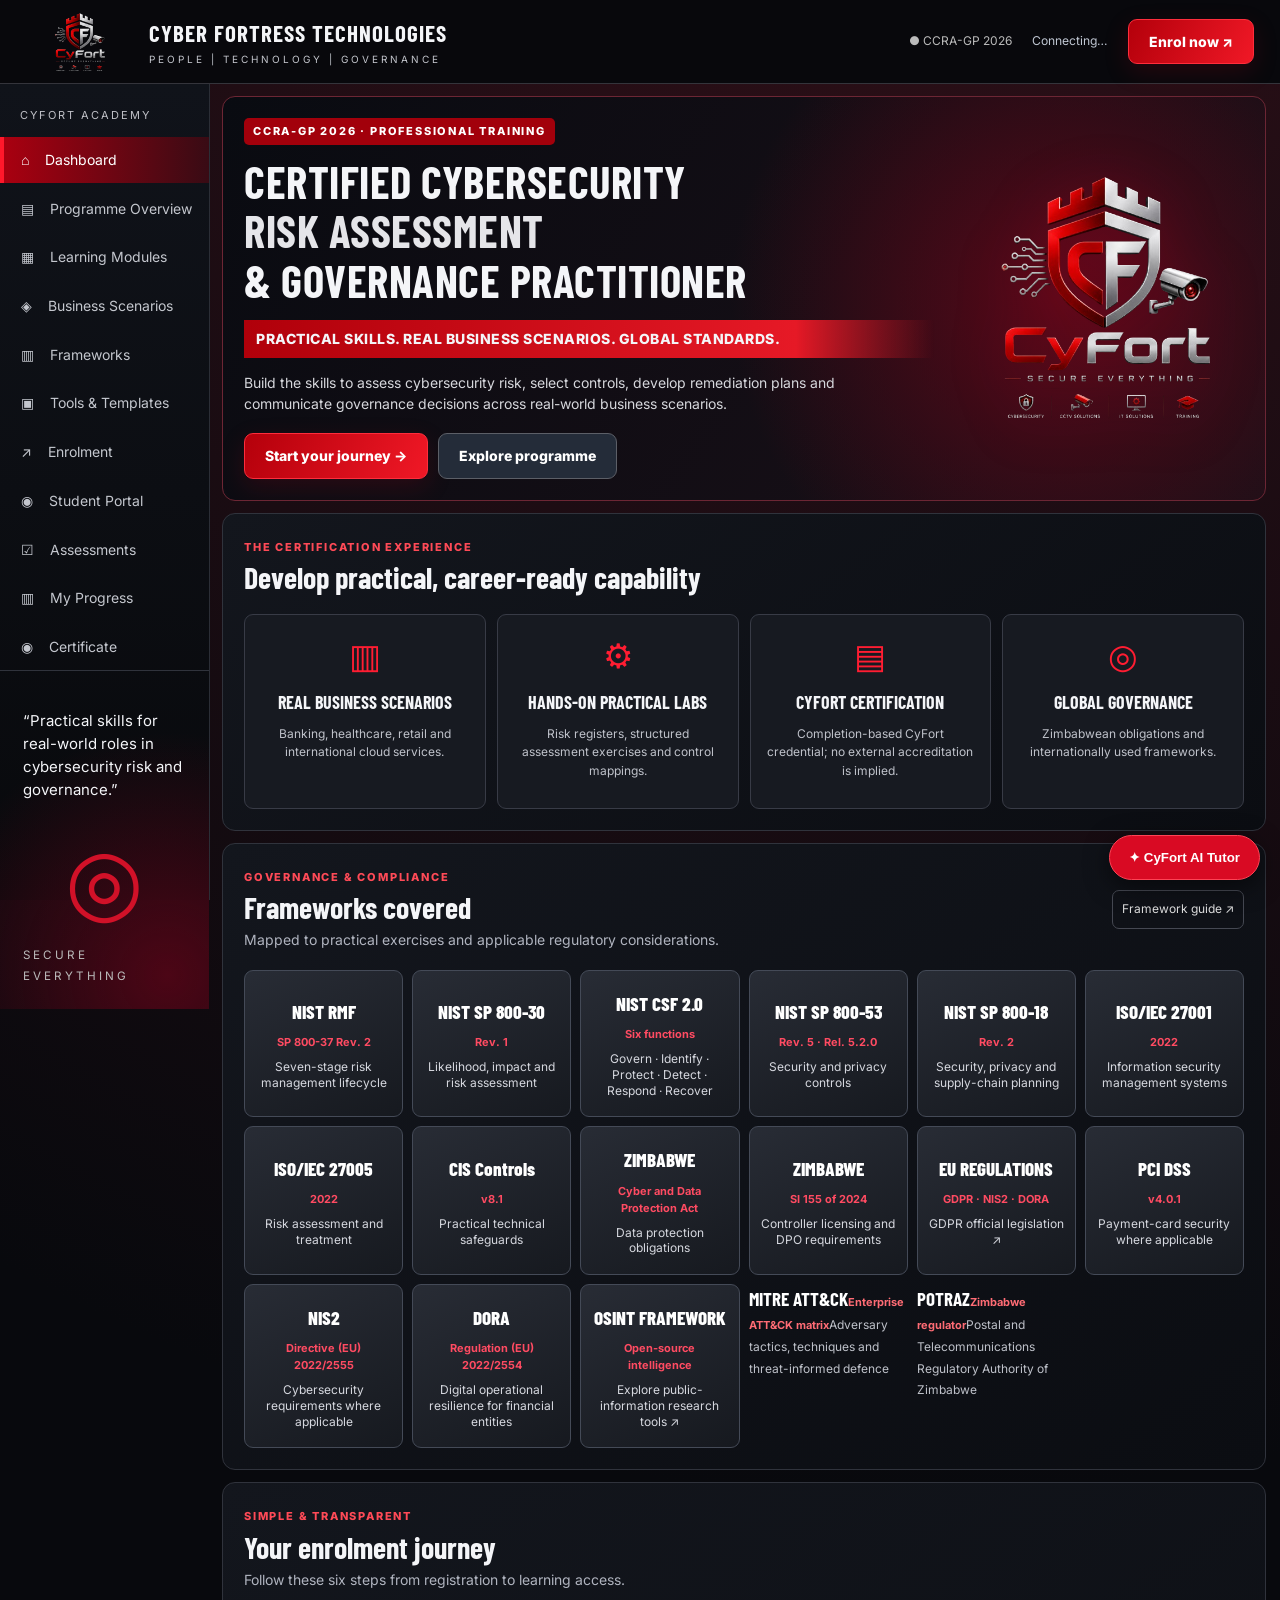
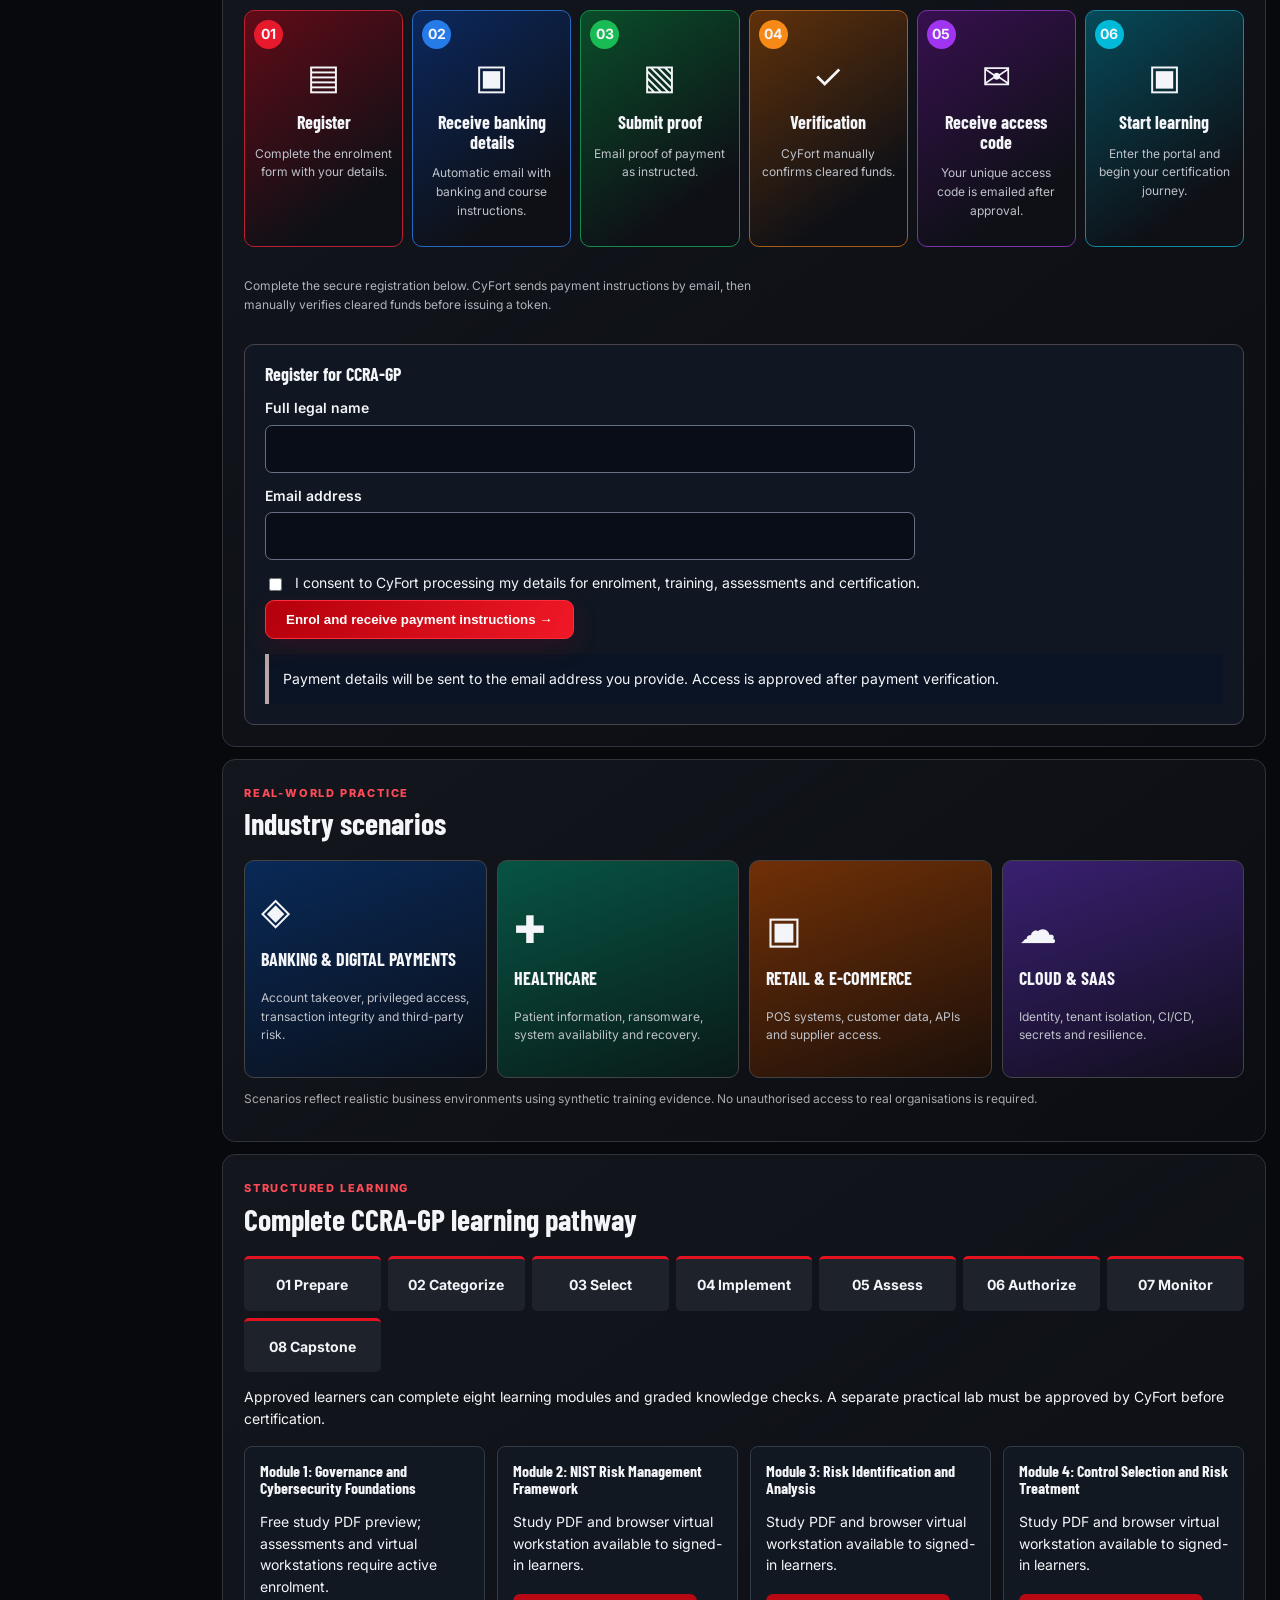
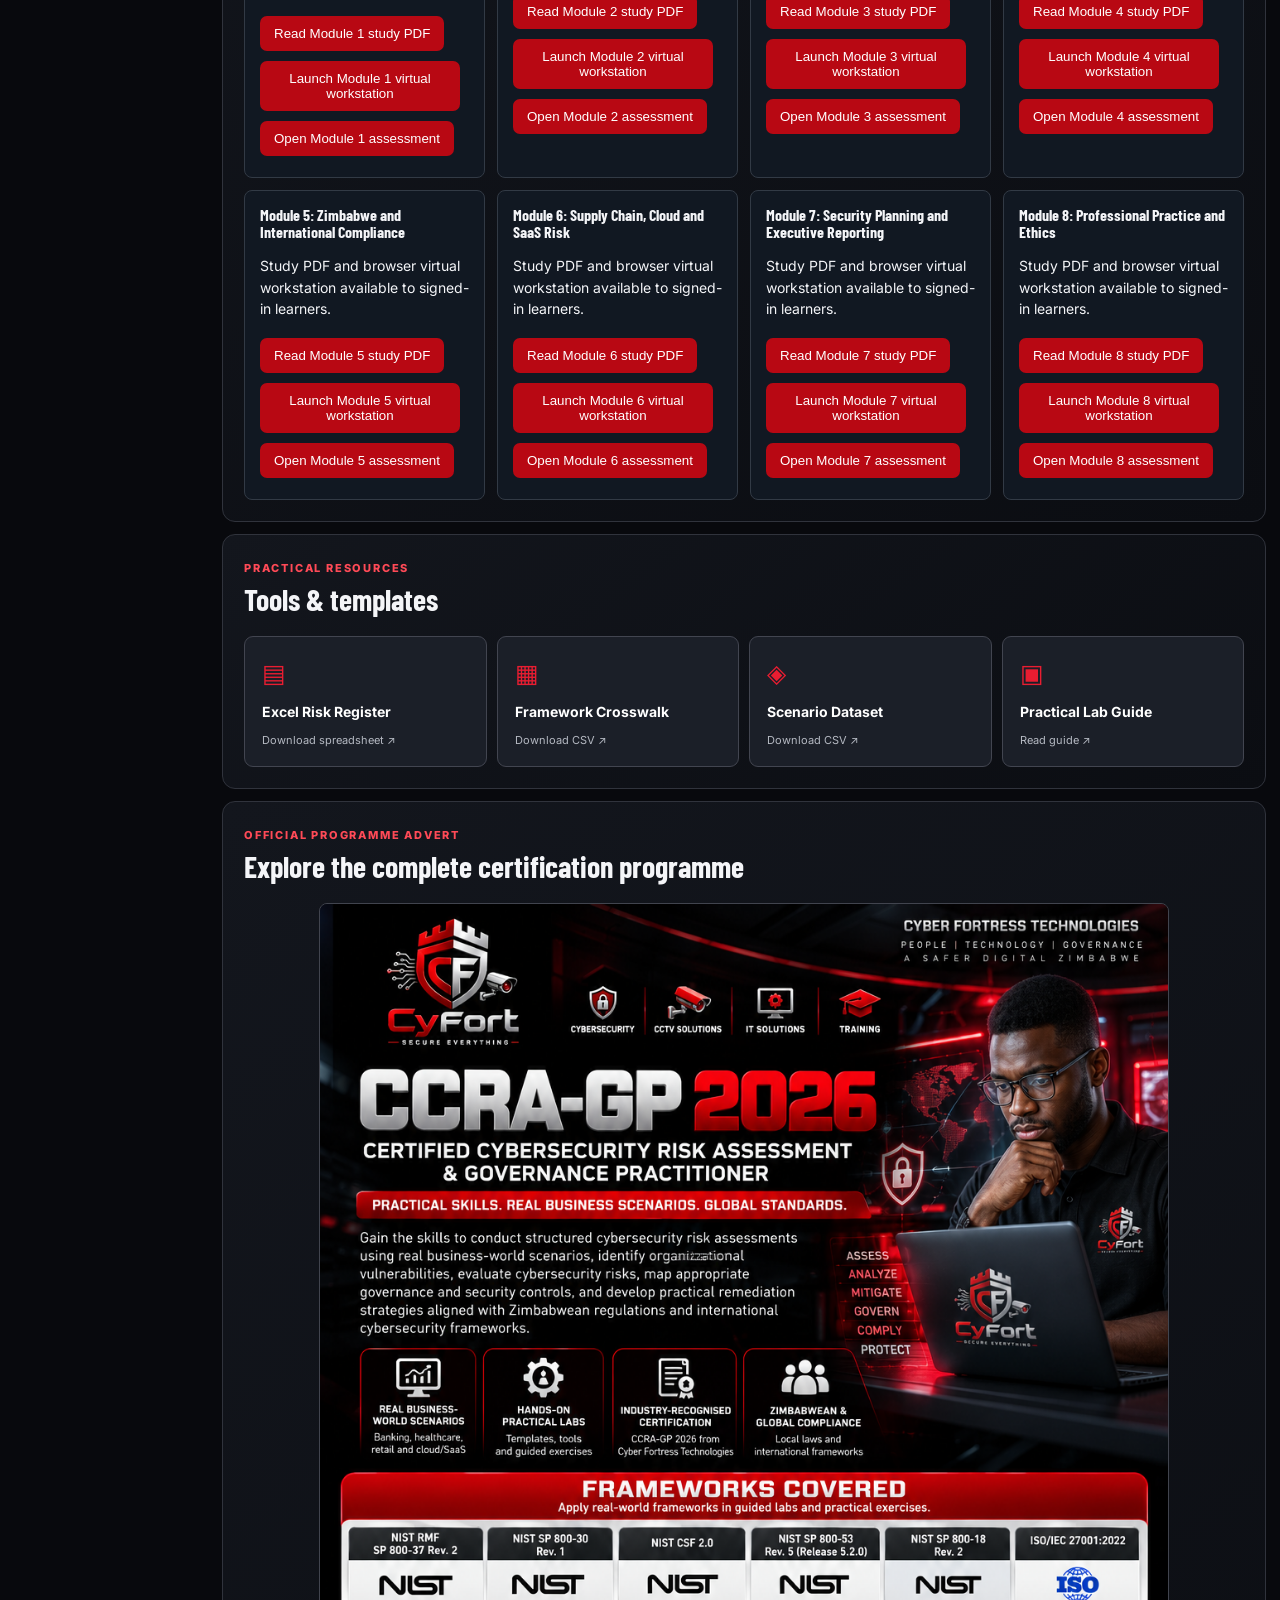
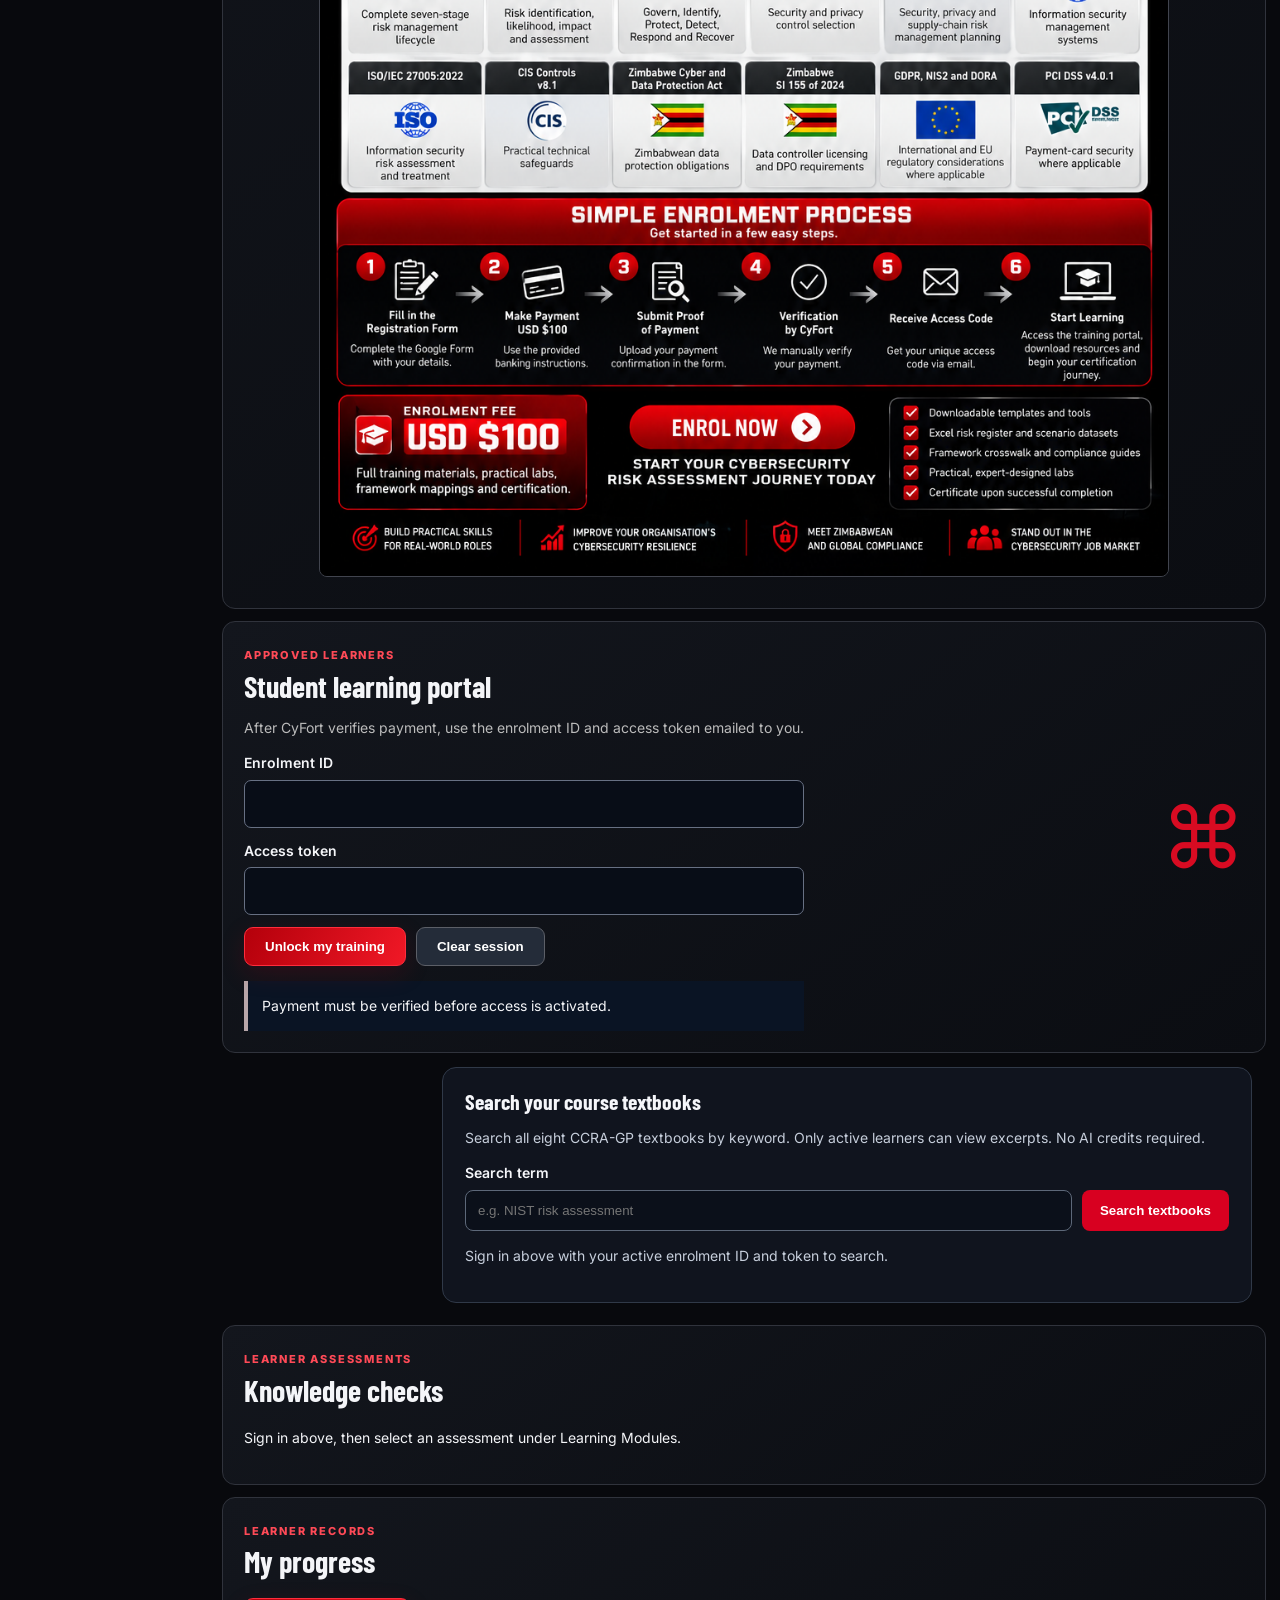
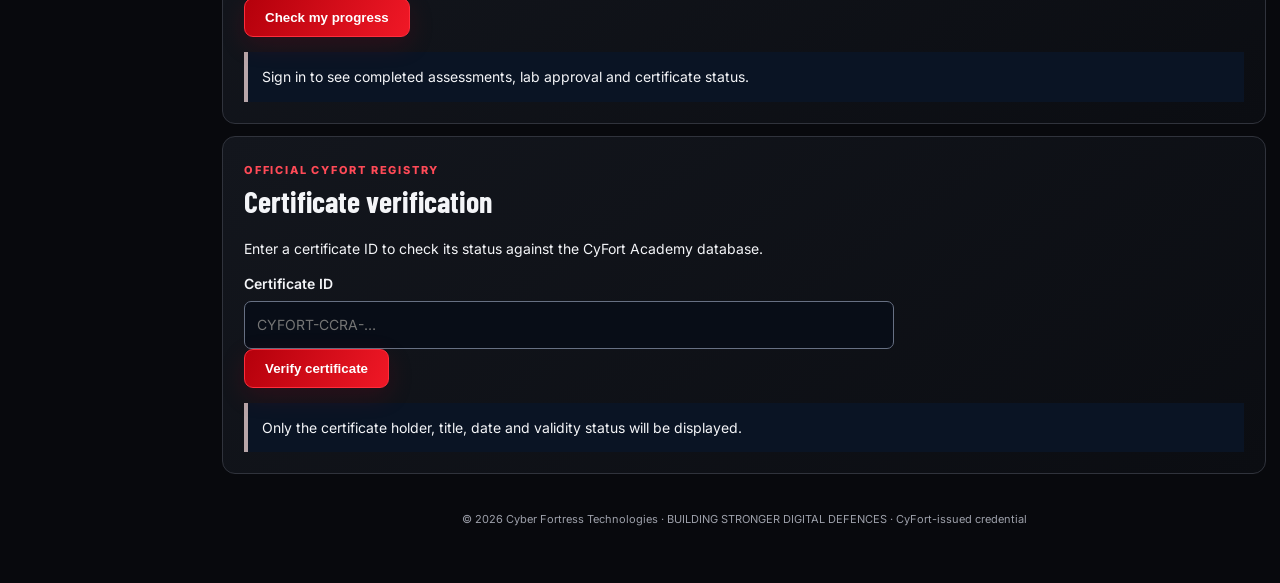
==== index.html @ 2124c968 "Add files via upload" ====
<!DOCTYPE html>

<html lang="en"><head><meta charset="utf-8"/><meta content="width=device-width,initial-scale=1" name="viewport"/><meta content="#090a0e" name="theme-color"/><title>CyFort Academy | CCRA-GP 2026</title><link href="cyfort-logo.png" rel="icon"/><link href="./style.css?v=20261012" rel="stylesheet"/><link href="ai-chat.css" rel="stylesheet"/><link href="course-search.css" rel="stylesheet"/><style>
/* CyFort framework link cards: preserve the existing grid/card appearance */
#frameworks .framework-grid > a.framework-card { display:flex; flex-direction:column; align-items:center; justify-content:center; text-align:center; gap:8px; padding:18px 10px; min-height:132px; border:1px solid #444a57; border-radius:9px; background:linear-gradient(155deg,#282c35,#16191f); color:#f2f3f7; text-decoration:none; box-sizing:border-box; transition:border-color .2s,transform .2s,box-shadow .2s; }
#frameworks .framework-grid > a.framework-card b { font-weight:800; color:#fff; }
#frameworks .framework-grid > a.framework-card span { color:#ff4b62; }
#frameworks .framework-grid > a.framework-card small { color:#d6d8df; }
#frameworks .framework-grid > a.framework-card:hover, #frameworks .framework-grid > a.framework-card:focus-visible { border-color:#f43f54; box-shadow:0 0 0 2px rgba(244,63,84,.22); transform:translateY(-2px); outline:none; }
</style></head><body>
<header class="topbar"><a class="brand" href="#dashboard"><img alt="CyFort official logo" src="cyfort-logo.png"/><span><b>CYBER FORTRESS TECHNOLOGIES</b><small>PEOPLE | TECHNOLOGY | GOVERNANCE</small></span></a><div class="topright"><span class="status">● CCRA-GP 2026</span><span class="connection" id="backendState" role="status">Connecting…</span><a class="topcta" href="#enrolment">Enrol now ↗</a></div></header>
<div class="shell"><aside class="sidebar"><div class="sidebar-title">CYFORT ACADEMY</div><nav id="nav"><a class="active" href="#dashboard">⌂ <span>Dashboard</span></a><a href="#overview">▤ <span>Programme Overview</span></a><a href="#modules">▦ <span>Learning Modules</span></a><a href="#scenarios">◈ <span>Business Scenarios</span></a><a href="#frameworks">▥ <span>Frameworks</span></a><a href="#tools">▣ <span>Tools &amp; Templates</span></a><a href="#enrolment">↗ <span>Enrolment</span></a><a href="#access">◉ <span>Student Portal</span></a><a href="#assessments">☑ <span>Assessments</span></a><a href="#progress-section">▥ <span>My Progress</span></a><a href="#verification">◉ <span>Certificate</span></a></nav><div class="sidebar-bottom"><p>“Practical skills for real-world roles in cybersecurity risk and governance.”</p><div class="globe">◎</div><small>SECURE EVERYTHING</small></div></aside>
<main id="dashboard"><section class="hero panel"><div class="hero-content"><span class="pill">CCRA-GP 2026 · PROFESSIONAL TRAINING</span><h1>CERTIFIED CYBERSECURITY<br/><strong>RISK ASSESSMENT</strong><br/>&amp; GOVERNANCE PRACTITIONER</h1><div class="ribbon">PRACTICAL SKILLS. REAL BUSINESS SCENARIOS. GLOBAL STANDARDS.</div><p>Build the skills to assess cybersecurity risk, select controls, develop remediation plans and communicate governance decisions across real-world business scenarios.</p><div class="hero-actions"><a class="button" href="#enrolment">Start your journey →</a><a class="button secondary" href="#overview">Explore programme</a></div></div><div class="hero-art"><img alt="CyFort Secure Everything" src="cyfort-logo.png"/></div></section>
<section class="panel overview" id="overview"><div class="section-heading"><div><span class="eyebrow">THE CERTIFICATION EXPERIENCE</span><h2>Develop practical, career-ready capability</h2></div></div><div class="feature-grid"><article><div class="feature-icon">▥</div><h3>REAL BUSINESS SCENARIOS</h3><p>Banking, healthcare, retail and international cloud services.</p></article><article><div class="feature-icon">⚙</div><h3>HANDS-ON PRACTICAL LABS</h3><p>Risk registers, structured assessment exercises and control mappings.</p></article><article><div class="feature-icon">▤</div><h3>CYFORT CERTIFICATION</h3><p>Completion-based CyFort credential; no external accreditation is implied.</p></article><article><div class="feature-icon">◎</div><h3>GLOBAL GOVERNANCE</h3><p>Zimbabwean obligations and internationally used frameworks.</p></article></div></section>
<section class="panel" id="frameworks"><div class="section-heading"><div><span class="eyebrow">GOVERNANCE &amp; COMPLIANCE</span><h2>Frameworks covered</h2><p>Mapped to practical exercises and applicable regulatory considerations.</p></div><a class="quiet-link" href="docs/FRAMEWORK_MAPPING_2026.md">Framework guide ↗</a></div><div class="framework-grid"><a aria-label="Open NIST RMF official resource (new tab)" class="framework-card" href="https://csrc.nist.gov/pubs/sp/800/37/r2/final" rel="noopener noreferrer" target="_blank"><b>NIST RMF</b><span>SP 800-37 Rev. 2</span><small>Seven-stage risk management lifecycle</small></a><a aria-label="Open NIST SP 800-30 official resource (new tab)" class="framework-card" href="https://csrc.nist.gov/pubs/sp/800/30/r1/final" rel="noopener noreferrer" target="_blank"><b>NIST SP 800-30</b><span>Rev. 1</span><small>Likelihood, impact and risk assessment</small></a><a aria-label="Open NIST CSF 2.0 official resource (new tab)" class="framework-card" href="https://www.nist.gov/cyberframework" rel="noopener noreferrer" target="_blank"><b>NIST CSF 2.0</b><span>Six functions</span><small>Govern · Identify · Protect · Detect · Respond · Recover</small></a><a aria-label="Open NIST SP 800-53 official resource (new tab)" class="framework-card" href="https://csrc.nist.gov/pubs/sp/800/53/r5/upd1/final" rel="noopener noreferrer" target="_blank"><b>NIST SP 800-53</b><span>Rev. 5 · Rel. 5.2.0</span><small>Security and privacy controls</small></a><a aria-label="Open NIST SP 800-18 official resource (new tab)" class="framework-card" href="https://csrc.nist.gov/pubs/sp/800/18/r2/final" rel="noopener noreferrer" target="_blank"><b>NIST SP 800-18</b><span>Rev. 2</span><small>Security, privacy and supply-chain planning</small></a><a aria-label="Open ISO/IEC 27001 official resource (new tab)" class="framework-card" href="https://www.iso.org/standard/27001" rel="noopener noreferrer" target="_blank"><b>ISO/IEC 27001</b><span>2022</span><small>Information security management systems</small></a><a aria-label="Open ISO/IEC 27005 official resource (new tab)" class="framework-card" href="https://www.iso.org/standard/80585.html" rel="noopener noreferrer" target="_blank"><b>ISO/IEC 27005</b><span>2022</span><small>Risk assessment and treatment</small></a><a aria-label="Open CIS Controls official resource (new tab)" class="framework-card" href="https://www.cisecurity.org/controls" rel="noopener noreferrer" target="_blank"><b>CIS Controls</b><span>v8.1</span><small>Practical technical safeguards</small></a><a aria-label="Open ZIMBABWE official resource (new tab)" class="framework-card" href="https://zimlii.org/akn/zw/act/2021/5" rel="noopener noreferrer" target="_blank"><b>ZIMBABWE</b><span>Cyber and Data Protection Act</span><small>Data protection obligations</small></a><a aria-label="Open ZIMBABWE official resource (new tab)" class="framework-card" href="https://www.potraz.gov.zw/wp-content/uploads/2025/02/sI-155-of-2024-Cyber-and-Data-Protection-Normal_240913_1250178.pdf" rel="noopener noreferrer" target="_blank"><b>ZIMBABWE</b><span>SI 155 of 2024</span><small>Controller licensing and DPO requirements</small></a><a aria-label="Open GDPR regulation (new tab); additional EU regulations listed below" class="framework-card" href="https://eur-lex.europa.eu/eli/reg/2016/679/oj" rel="noopener noreferrer" target="_blank"><b>EU REGULATIONS</b><span>GDPR · NIS2 · DORA</span><small>GDPR official legislation ↗</small></a><a aria-label="Open PCI DSS official resource (new tab)" class="framework-card" href="https://www.pcisecuritystandards.org/document_library/" rel="noopener noreferrer" target="_blank"><b>PCI DSS</b><span>v4.0.1</span><small>Payment-card security where applicable</small></a><a aria-label="Open NIS2 official regulation (new tab)" class="framework-card" href="https://eur-lex.europa.eu/eli/dir/2022/2555/oj" rel="noopener noreferrer" target="_blank"><b>NIS2</b><span>Directive (EU) 2022/2555</span><small>Cybersecurity requirements where applicable</small></a><a aria-label="Open DORA official regulation (new tab)" class="framework-card" href="https://eur-lex.europa.eu/eli/reg/2022/2554/oj" rel="noopener noreferrer" target="_blank"><b>DORA</b><span>Regulation (EU) 2022/2554</span><small>Digital operational resilience for financial entities</small></a><a aria-label="Open OSINT Framework website (new tab)" class="framework-card" href="https://osintframework.com/" rel="noopener noreferrer" target="_blank"><b>OSINT FRAMEWORK</b><span>Open-source intelligence</span><small>Explore public-information research tools ↗</small></a><a aria-label="Open MITRE ATT&amp;CK official website (new tab)" class="framework-link" href="https://attack.mitre.org/matrices/enterprise/" rel="noopener noreferrer" target="_blank"><b>MITRE ATT&amp;CK</b><span>Enterprise ATT&amp;CK matrix</span><small>Adversary tactics, techniques and threat-informed defence</small></a><a aria-label="Open POTRAZ official website (new tab)" class="framework-link" href="https://www.potraz.gov.zw/" rel="noopener noreferrer" target="_blank"><b>POTRAZ</b><span>Zimbabwe regulator</span><small>Postal and Telecommunications Regulatory Authority of Zimbabwe</small></a></div></section>
<section class="panel" id="enrolment"><div class="section-heading"><div><span class="eyebrow">SIMPLE &amp; TRANSPARENT</span><h2>Your enrolment journey</h2><p>Follow these six steps from registration to learning access.</p></div></div><div class="journey"><article class="step red"><b>01</b><span class="step-icon">▤</span><h3>Register</h3><p>Complete the enrolment form with your details.</p></article><article class="step blue"><b>02</b><span class="step-icon">▣</span><h3>Receive banking details</h3><p>Automatic email with banking and course instructions.</p></article><article class="step green"><b>03</b><span class="step-icon">▧</span><h3>Submit proof</h3><p>Email proof of payment as instructed.</p></article><article class="step orange"><b>04</b><span class="step-icon">✓</span><h3>Verification</h3><p>CyFort manually confirms cleared funds.</p></article><article class="step purple"><b>05</b><span class="step-icon">✉</span><h3>Receive access code</h3><p>Your unique access code is emailed after approval.</p></article><article class="step cyan"><b>06</b><span class="step-icon">▣</span><h3>Start learning</h3><p>Enter the portal and begin your certification journey.</p></article></div><div class="journey-actions"><p>Complete the secure registration below. CyFort sends payment instructions by email, then manually verifies cleared funds before issuing a token.</p></div>
<div class="portal-card" id="registration"><h3>Register for CCRA-GP</h3><form id="enrollForm"><label for="fullName">Full legal name</label><input autocomplete="name" id="fullName" maxlength="120" minlength="3" name="fullName" required=""/><label for="email">Email address</label><input autocomplete="email" id="email" name="email" required="" type="email"/><label class="consent"><input id="consent" required="" type="checkbox"/> I consent to CyFort processing my details for enrolment, training, assessments and certification.</label><button class="button" type="submit">Enrol and receive payment instructions →</button></form><div aria-live="polite" class="api-status" id="enrollStatus" role="status">Payment details will be sent to the email address you provide. Access is approved after payment verification.</div></div></section>
<section class="panel" id="scenarios"><div class="section-heading"><div><span class="eyebrow">REAL-WORLD PRACTICE</span><h2>Industry scenarios</h2></div></div><div class="scenario-grid"><article class="bank"><span>◈</span><h3>BANKING &amp; DIGITAL PAYMENTS</h3><p>Account takeover, privileged access, transaction integrity and third-party risk.</p></article><article class="health"><span>✚</span><h3>HEALTHCARE</h3><p>Patient information, ransomware, system availability and recovery.</p></article><article class="retail"><span>▣</span><h3>RETAIL &amp; E-COMMERCE</h3><p>POS systems, customer data, APIs and supplier access.</p></article><article class="cloud"><span>☁</span><h3>CLOUD &amp; SAAS</h3><p>Identity, tenant isolation, CI/CD, secrets and resilience.</p></article></div><p class="note">Scenarios reflect realistic business environments using synthetic training evidence. No unauthorised access to real organisations is required.</p></section>
<section class="panel" id="modules"><div class="section-heading"><div><span class="eyebrow">STRUCTURED LEARNING</span><h2>Complete CCRA-GP learning pathway</h2></div></div><div class="module-list"><span>01 Prepare</span><span>02 Categorize</span><span>03 Select</span><span>04 Implement</span><span>05 Assess</span><span>06 Authorize</span><span>07 Monitor</span><span>08 Capstone</span></div><p>Approved learners can complete eight learning modules and graded knowledge checks. A separate practical lab must be approved by CyFort before certification.</p><div class="assessment-grid" id="moduleCards"></div></section>
<section class="panel" id="tools"><div class="section-heading"><div><span class="eyebrow">PRACTICAL RESOURCES</span><h2>Tools &amp; templates</h2></div></div><div class="download-grid"><a download="" href="CyFort_NIST_RMF_Risk_Register.xlsx">▤ <b>Excel Risk Register</b><small>Download spreadsheet ↗</small></a><a download="" href="data/framework-crosswalk.csv">▦ <b>Framework Crosswalk</b><small>Download CSV ↗</small></a><a download="" href="data/business-scenarios.csv">◈ <b>Scenario Dataset</b><small>Download CSV ↗</small></a><a href="docs/REAL_WORLD_LAB_GUIDE.md">▣ <b>Practical Lab Guide</b><small>Read guide ↗</small></a></div></section>
<section class="panel advert"><div class="section-heading"><div><span class="eyebrow">OFFICIAL PROGRAMME ADVERT</span><h2>Explore the complete certification programme</h2></div></div><img alt="CyFort CCRA-GP 2026 full certification advert with covered frameworks and enrolment process" loading="lazy" src="ccra-gp-advert.png"/></section>
<section class="panel access" id="access"><div class="access-body"><span class="eyebrow">APPROVED LEARNERS</span><h2>Student learning portal</h2><p>After CyFort verifies payment, use the enrolment ID and access token emailed to you.</p><form id="loginForm"><label for="learnerId">Enrolment ID</label><input autocomplete="off" id="learnerId" required=""/><label for="accessToken">Access token</label><input autocomplete="off" id="accessToken" required="" type="password"/><div class="form-actions"><button class="button" type="submit">Unlock my training</button><button class="button secondary" id="logout" type="button">Clear session</button></div></form><div aria-live="polite" class="api-status" id="loginStatus" role="status">Payment must be verified before access is activated.</div></div><div class="access-mark">⌘</div></section>
<section class="panel" id="assessments"><div class="section-heading"><div><span class="eyebrow">LEARNER ASSESSMENTS</span><h2>Knowledge checks</h2></div></div><p>Sign in above, then select an assessment under Learning Modules.</p><div class="portal-card hidden" id="quizPanel"><h3 id="quizTitle">Module assessment</h3><div id="quizQuestions"></div><div class="form-actions"><button class="button" id="submitQuiz" type="button">Submit assessment</button><button class="button secondary" id="closeQuiz" type="button">Close</button></div><div class="api-status" id="quizStatus" role="status"></div></div></section>
<section class="panel" id="progress-section"><div class="section-heading"><div><span class="eyebrow">LEARNER RECORDS</span><h2>My progress</h2></div></div><button class="button" id="progress" type="button">Check my progress</button><div class="api-status" id="progressStatus" role="status">Sign in to see completed assessments, lab approval and certificate status.</div></section>
<section class="panel" id="verification"><div class="section-heading"><div><span class="eyebrow">OFFICIAL CYFORT REGISTRY</span><h2>Certificate verification</h2></div></div><p>Enter a certificate ID to check its status against the CyFort Academy database.</p><label for="certificateId">Certificate ID</label><input id="certificateId" placeholder="CYFORT-CCRA-…"/><button class="button" id="verifyBtn" type="button">Verify certificate</button><div aria-live="polite" class="api-status" id="verifyStatus" role="status">Only the certificate holder, title, date and validity status will be displayed.</div></section>
<footer>© <span id="year"></span> Cyber Fortress Technologies · BUILDING STRONGER DIGITAL DEFENCES · CyFort-issued credential</footer></main>
<aside class="right-rail"><div class="rail-panel"><h3>My Progress</h3><div class="progress-circle">0%</div><a href="#modules">▦   Modules <span>0 / 8</span></a><a href="#scenarios">▣   Scenarios <span>4 areas</span></a><a href="#assessments">☑   Assessments</a><a href="#verification">◉   Certificate <span>Not issued</span></a><a class="button rail-cta" href="#access">▶ Start Learning</a></div><div class="rail-panel"><h3>Quick Links</h3><a href="#overview">Programme Overview ↗</a><a href="#frameworks">Framework Crosswalk ↗</a><a href="#tools">Templates &amp; Tools ↗</a><a href="#enrolment">Enrolment ↗</a><a href="#verification">Certificate verification ↗</a></div></aside></div>
<section aria-labelledby="qrHeading" class="qr-standalone" hidden="" id="qrVerificationView"><div class="qr-card"><img alt="Cyber Fortress Technologies official logo" src="cyfort-logo.png"/><h1 id="qrHeading">CyFort Academy — Certificate Verification</h1><p>Official verification service of Cyber Fortress Technologies</p><div aria-live="polite" class="api-status" id="qrStatus" role="status">Preparing verification…</div><a href="./">← Return to CyFort Academy</a></div></section>
<iframe hidden="" id="bridge" title="CyFort secure service"></iframe><script src="config.js"></script><script src="app.js"></script><script>document.getElementById('year').textContent=new Date().getFullYear();const links=[...document.querySelectorAll('#nav a')];links.forEach(a=>a.addEventListener('click',()=>{links.forEach(x=>x.classList.remove('active'));a.classList.add('active')}));</script><script src="ai-chat.js"></script><script src="course-search.js"></script></body></html>
---- style.css ----
@import url('https://fonts.googleapis.com/css2?family=Barlow+Condensed:wght@500;600;700;800&family=Inter:wght@400;500;600;700;800&display=swap');
:root{--bg:#08090d;--panel:#11141b;--panel2:#181c25;--line:#30333c;--red:#e31321;--text:#f4f5f8;--muted:#b0b4bf}*{box-sizing:border-box}html{scroll-behavior:smooth}body{margin:0;background:radial-gradient(circle at 70% -5%,#321019 0,transparent 25%),var(--bg);color:var(--text);font:14px/1.55 Inter,Arial,sans-serif}a{color:inherit;text-decoration:none}.topbar{height:84px;position:sticky;top:0;z-index:10;background:#08090df5;border-bottom:1px solid #34343b;display:flex;justify-content:space-between;align-items:center;padding:8px 26px}.brand{display:flex;align-items:center;gap:17px}.brand img{width:106px;height:67px;object-fit:contain}.brand b{font-family:'Barlow Condensed',sans-serif;letter-spacing:1px;font-size:23px}.brand small{display:block;letter-spacing:3px;color:#c3c5cc;font-size:10px}.topright{display:flex;gap:20px;align-items:center}.status{color:#bbb;font-size:12px}.topcta,.button{background:linear-gradient(115deg,#b4000b,#f01826);border:1px solid #ff2d3c;color:white;border-radius:9px;padding:11px 20px;font-weight:800;display:inline-block;box-shadow:0 8px 25px #9b001733}.shell{display:grid;grid-template-columns:236px minmax(0,1fr);max-width:1650px;margin:auto;gap:12px}.sidebar{position:sticky;top:84px;height:calc(100vh - 84px);border-right:1px solid #2b2e36;background:linear-gradient(#10131a,#08090c);display:flex;flex-direction:column}.sidebar-title{font-size:11px;letter-spacing:2px;color:#bfc0c6;padding:23px 20px 13px}.sidebar nav{display:grid;gap:3px}.sidebar nav a{padding:12px 17px;border-left:4px solid transparent;color:#c4c7ce;font-size:14px}.sidebar nav a.active,.sidebar nav a:hover{border-left-color:#ff182b;background:linear-gradient(90deg,#a90010,#380b14);color:#fff}.sidebar nav a span{margin-left:12px}.sidebar-bottom{margin-top:auto;padding:23px;border-top:1px solid var(--line);background:radial-gradient(circle at 80% 90%,#4c0616,transparent 70%)}.sidebar-bottom p{font-size:15px}.globe{font-size:90px;text-align:center;color:#d11128;line-height:1.4}.sidebar-bottom small{letter-spacing:3px;color:#bbb}main{padding:12px 14px 30px 0;min-width:0}.panel{border:1px solid var(--line);border-radius:13px;background:linear-gradient(145deg,#13161d,#0b0d12);padding:21px;margin-bottom:12px;scroll-margin-top:99px;overflow:hidden}.hero{min-height:330px;display:grid;grid-template-columns:1fr 280px;align-items:center;background:radial-gradient(circle at 80% 50%,#580818 0,transparent 38%),linear-gradient(125deg,#090b11,#1b1018);border-color:#6c2634}.hero-content{position:relative;z-index:1}.pill,.eyebrow{display:inline-block;font-size:11px;font-weight:800;letter-spacing:1.8px;color:#ff4a57}.pill{background:#a2000b;border-radius:5px;color:white;padding:5px 9px}h1,h2,h3{font-family:'Barlow Condensed',Impact,Arial,sans-serif;line-height:1.1}h1{font-size:clamp(32px,3.5vw,58px);margin:12px 0 15px;letter-spacing:.5px}h1 strong{color:#e5e5e9}.ribbon{background:linear-gradient(90deg,#b0000a,#e61926 80%,transparent);font-weight:800;letter-spacing:.5px;padding:8px 12px;max-width:690px}.hero p{max-width:650px;color:#d6d7dc;font-size:14px}.hero-actions{display:flex;gap:10px;margin-top:18px;flex-wrap:wrap}.button.secondary{background:#171a22;border-color:#5c5f67;box-shadow:none}.hero-art img{width:100%;max-height:300px;object-fit:contain;filter:drop-shadow(0 10px 28px #c0002444)}h2{font-size:30px;margin:5px 0}h3{font-size:18px;margin:10px 0 7px}.section-heading{display:flex;justify-content:space-between;align-items:center;gap:10px;margin-bottom:15px}.section-heading p{color:var(--muted);margin:4px 0}.quiet-link{font-size:12px;color:#ddd;border:1px solid #454852;padding:9px;border-radius:7px}.feature-grid{display:grid;grid-template-columns:repeat(4,1fr);gap:11px}.feature-grid article{padding:15px;border:1px solid #383b46;border-radius:9px;background:#171a21;text-align:center}.feature-icon{font-size:34px;color:#ff1d32}.feature-grid p,.framework-grid small,.journey p,.scenario-grid p{color:#bfc2ca;font-size:12px}.framework-grid{display:grid;grid-template-columns:repeat(6,minmax(0,1fr));gap:9px}.framework-grid article{min-height:128px;border:1px solid #51545e;border-radius:8px;text-align:center;background:linear-gradient(#282d35,#13161d);padding:13px 7px;display:flex;flex-direction:column;align-items:center;gap:5px}.framework-grid b{font-family:'Barlow Condensed',sans-serif;font-size:19px;color:white}.framework-grid span{font-weight:700;font-size:11px;color:#ff6c75}.framework-grid small{line-height:1.3}.journey{display:grid;grid-template-columns:repeat(6,minmax(0,1fr));gap:9px}.step{position:relative;border:1px solid;border-radius:10px;padding:14px 10px;min-height:190px;background:linear-gradient(145deg,var(--tint),#0e1016 78%);text-align:center}.step>b{position:absolute;top:9px;left:9px;border-radius:50%;background:var(--accent);width:29px;height:29px;display:grid;place-items:center}.step-icon{display:block;font-size:35px;margin:24px auto 6px}.step h3{font-size:18px}.red{--accent:#e7192c;--tint:#610b17;border-color:#b92132}.blue{--accent:#257be8;--tint:#0b285d;border-color:#2769c0}.green{--accent:#19bc54;--tint:#0a4d2a;border-color:#158c4b}.orange{--accent:#f78a17;--tint:#60310a;border-color:#a85d16}.purple{--accent:#a034f1;--tint:#37104f;border-color:#7c31a8}.cyan{--accent:#00bad7;--tint:#064a59;border-color:#12899f}.journey-actions{display:flex;align-items:center;gap:20px;margin-top:18px;flex-wrap:wrap}.journey-actions p{max-width:550px;color:#afb2ba;font-size:12px}.scenario-grid{display:grid;grid-template-columns:repeat(4,1fr);gap:10px}.scenario-grid article{min-height:180px;padding:20px 16px;border:1px solid #444;border-radius:10px;display:flex;flex-direction:column;justify-content:flex-end}.scenario-grid article>span{font-size:38px}.bank{background:linear-gradient(160deg,#092957,#0b101a)}.health{background:linear-gradient(160deg,#075444,#091a18)}.retail{background:linear-gradient(160deg,#703007,#1b0f0a)}.cloud{background:linear-gradient(160deg,#392071,#110e1c)}.note{color:#aaa;font-size:12px}.module-list{display:grid;grid-template-columns:repeat(7,1fr);gap:7px}.module-list span{padding:15px 6px;text-align:center;background:#1d222b;border-top:3px solid var(--red);border-radius:5px;font-weight:700}.download-grid{display:grid;grid-template-columns:repeat(4,1fr);gap:10px}.download-grid a{display:flex;flex-direction:column;gap:9px;border:1px solid #424550;padding:17px;border-radius:9px;background:#1b1f28;color:#e91d31;font-size:25px}.download-grid b{color:#fff;font-size:14px}.download-grid small{color:#b5b9c2;font-size:11px}.advert img{width:100%;max-width:850px;display:block;margin:10px auto;border-radius:8px;border:1px solid #41444e}.access{display:flex;justify-content:space-between;align-items:center}.access p{color:#bbb}.access-mark{font-size:85px;color:#d80b22}footer{text-align:center;color:#9da0aa;font-size:11px;padding:25px}@media(max-width:1100px){.framework-grid{grid-template-columns:repeat(4,1fr)}.journey{grid-template-columns:repeat(3,1fr)}.module-list{grid-template-columns:repeat(4,1fr)}.hero{grid-template-columns:1fr 180px}}@media(max-width:760px){.topbar{padding:8px 12px}.brand img{width:66px}.brand b{font-size:16px}.brand small{font-size:7px;letter-spacing:1px}.status{display:none}.shell{display:block}.sidebar{position:static;height:auto;border-right:0}.sidebar-title,.sidebar-bottom{display:none}.sidebar nav{display:flex;overflow-x:auto;padding:6px}.sidebar nav a{white-space:nowrap;padding:8px 11px}.sidebar nav a span{margin:0}.sidebar nav a{font-size:0}.sidebar nav a span{font-size:12px}main{padding:9px}.hero{grid-template-columns:1fr}.hero-art{display:none}.feature-grid,.scenario-grid,.download-grid{grid-template-columns:repeat(2,1fr)}.framework-grid{grid-template-columns:repeat(2,1fr)}.journey{grid-template-columns:repeat(2,1fr)}.module-list{grid-template-columns:repeat(2,1fr)}.panel{padding:15px}.section-heading{align-items:flex-start;flex-direction:column}}@media(max-width:390px){.journey,.feature-grid,.scenario-grid{grid-template-columns:1fr}}

/* Integrated CyFort Academy learner dashboard */
.shell{grid-template-columns:242px minmax(0,1fr) 264px!important;max-width:1900px!important}
.shell main{min-width:0}.right-rail{position:sticky;top:90px;align-self:start;max-height:calc(100vh - 95px);overflow:auto;padding:8px 12px 15px 0}
.rail-panel{background:linear-gradient(145deg,#10151f,#080a10);border:1px solid #35333a;border-radius:14px;padding:15px;margin-bottom:12px}
.rail-panel h3{font-size:1.08rem;margin:0 0 12px}.rail-panel>a:not(.button){display:flex;justify-content:space-between;gap:8px;color:#f0f0f0;text-decoration:none;background:#171b23;padding:11px;margin:5px 0;border-radius:7px;font-size:.85rem}.rail-panel>a span{color:#b1b8c6}.rail-cta{display:block;text-align:center;margin-top:15px}
.progress-circle{width:115px;height:115px;border-radius:50%;border:16px solid #32343b;border-top-color:#dd0916;display:grid;place-items:center;margin:14px auto 20px;font-size:1.5rem;font-weight:800}
.portal-card{margin-top:18px;padding:20px;border:1px solid #49444c;background:#101722;border-radius:10px}.portal-card h3{margin-top:0}
.portal-card label,.access-body label,#verification label{display:block;font-weight:600;margin:12px 0 6px}
.portal-card input:not([type=checkbox]),.access-body input,#verification input{display:block;width:100%;max-width:650px;background:#080d17;border:1px solid #677083;border-radius:7px;padding:12px;color:#fff;font:inherit}
.portal-card .consent{display:flex;align-items:start;gap:10px;font-weight:400}.portal-card .consent input{margin-top:6px}
.api-status{background:#0a1424;border-left:4px solid #b8a6a9;padding:14px;margin-top:15px;white-space:pre-wrap;overflow-wrap:anywhere;line-height:1.55}
.api-status[data-result=valid]{border-color:#26c780}.api-status[data-result=invalid]{border-color:#f04a4a}.api-status[data-result=error]{border-color:#eab65a}
.assessment-grid{display:grid;grid-template-columns:repeat(auto-fit,minmax(240px,1fr));gap:12px;margin-top:16px}.assessment-grid .module{background:#111822;border:1px solid #323a45;padding:15px;border-radius:8px}.assessment-grid h3{font-size:1rem;margin:0 0 10px}.assessment-grid .module button{margin-top:12px;background:#b80813;color:#fff;border:0;border-radius:6px;padding:10px;cursor:pointer}
.form-actions{display:flex;flex-wrap:wrap;gap:10px;margin-top:12px}.button.secondary{background:#242c39;color:#fff}.connection{font-size:.76rem;color:#bfc6d2}
#quizQuestions fieldset{border:1px solid #4a515d;border-radius:7px;margin:12px 0;padding:12px}#quizQuestions legend{font-weight:600}#quizQuestions label{display:block;font-weight:400;margin:8px 0}#quizQuestions input[type=radio]{width:auto;margin-right:8px}.hidden{display:none!important}
#bridge{display:none!important}.qr-standalone{min-height:calc(100vh - 85px);padding:55px 18px;background:#080b13}.qr-card{max-width:800px;margin:auto;background:#141c2c;border:1px solid #3e4658;border-radius:16px;padding:30px}.qr-card img{width:90px;height:90px;object-fit:contain}.qr-card .api-status{font-size:1.1rem;padding:22px}.qr-card a{color:#f59ca5}
body.qr-mode .shell,body.qr-mode .topbar{display:none!important}body.qr-mode .qr-standalone{display:block!important}body:not(.qr-mode) .qr-standalone{display:none!important}
@media(max-width:1350px){.shell{grid-template-columns:210px minmax(0,1fr)!important}.right-rail{display:none}}
@media(max-width:820px){.shell{display:block!important}.sidebar{position:relative!important;width:auto!important;max-height:none!important}.sidebar nav{display:flex;overflow:auto;gap:5px}.sidebar nav a{white-space:nowrap}.sidebar-bottom{display:none}.shell main{width:100%!important;padding:12px!important}.right-rail{display:none}.topbar{flex-wrap:wrap}.hero h1{font-size:clamp(1.5rem,5vw,2.8rem)!important}}
---- ai-chat.css ----
#cyfort-ai-tutor{position:fixed;bottom:20px;right:20px;z-index:10000;font-family:system-ui,-apple-system,Segoe UI,sans-serif;color:#f6f7fb}#cyfort-ai-launch{background:#d90a23;border:1px solid #ff4355;color:white;border-radius:999px;padding:14px 19px;box-shadow:0 6px 25px #0008;font-weight:700;cursor:pointer}#cyfort-ai-panel{width:min(390px,calc(100vw - 24px));height:min(570px,calc(100vh - 100px));background:#101722;border:1px solid #3a4557;border-radius:14px;box-shadow:0 12px 50px #000a;display:flex;flex-direction:column;overflow:hidden;margin-bottom:10px}#cyfort-ai-panel[hidden]{display:none!important}#cyfort-ai-panel header{padding:15px;background:#0b1018;display:flex;justify-content:space-between;align-items:center;border-bottom:1px solid #354054}#cyfort-ai-close{border:0;background:transparent;color:#fff;font-size:24px;cursor:pointer}.cyfort-ai-note{font-size:12px;line-height:1.45;color:#aebad0;padding:8px 13px;margin:0}#cyfort-ai-messages{flex:1;overflow:auto;padding:12px;display:flex;flex-direction:column;gap:9px}.cyfort-ai-bubble{max-width:90%;padding:10px 12px;border-radius:11px;line-height:1.45;font-size:13px;white-space:pre-wrap;overflow-wrap:anywhere}.cyfort-ai-bubble.user{align-self:flex-end;background:#9c1023}.cyfort-ai-bubble.assistant{align-self:flex-start;background:#273246}.cyfort-ai-bubble.source{align-self:flex-start;color:#9fb4d3;font-size:11px;padding:3px 6px}#cyfort-ai-form{padding:10px;border-top:1px solid #354054;display:flex;flex-direction:column;gap:7px}#cyfort-ai-form label{font-size:12px}#cyfort-ai-input{box-sizing:border-box;width:100%;background:#0b111d;border:1px solid #5c6980;border-radius:8px;color:white;padding:9px;font:inherit;resize:vertical}#cyfort-ai-send{background:#d90a23;color:white;border:0;border-radius:8px;padding:10px;font-weight:700;cursor:pointer}#cyfort-ai-send:disabled{opacity:.6}#cyfort-ai-status{color:#aebad0;padding:0 12px 8px}
---- course-search.css ----
.cyfort-course-search{margin:14px 14px 22px 220px;padding:22px;border:1px solid #303948;border-radius:14px;background:#10141e;color:#f5f6fa}
.cyfort-course-search h3{margin:0 0 8px;font-size:1.35rem}
.cyfort-course-search p{line-height:1.5;color:#c6cedb}
.cyfort-course-search label{display:block;margin:12px 0 6px;font-weight:600}
.cyfort-search-row{display:flex;gap:10px;flex-wrap:wrap}
.cyfort-search-row input{flex:1 1 250px;min-width:0;padding:12px;background:#0b101a;color:#fff;border:1px solid #5d6879;border-radius:8px}
.cyfort-search-row button{padding:12px 18px;border:0;border-radius:8px;background:#d80020;color:white;font-weight:700;cursor:pointer}
.cyfort-search-row button:disabled{opacity:.6;cursor:wait}
.cyfort-search-result{padding:14px 0;border-top:1px solid #303948}
.cyfort-search-result h4{margin:0 0 6px;color:#fff}
.cyfort-search-result p{white-space:pre-wrap;overflow-wrap:anywhere;margin:0}
@media(max-width:800px){.cyfort-course-search{margin:14px;padding:16px}}
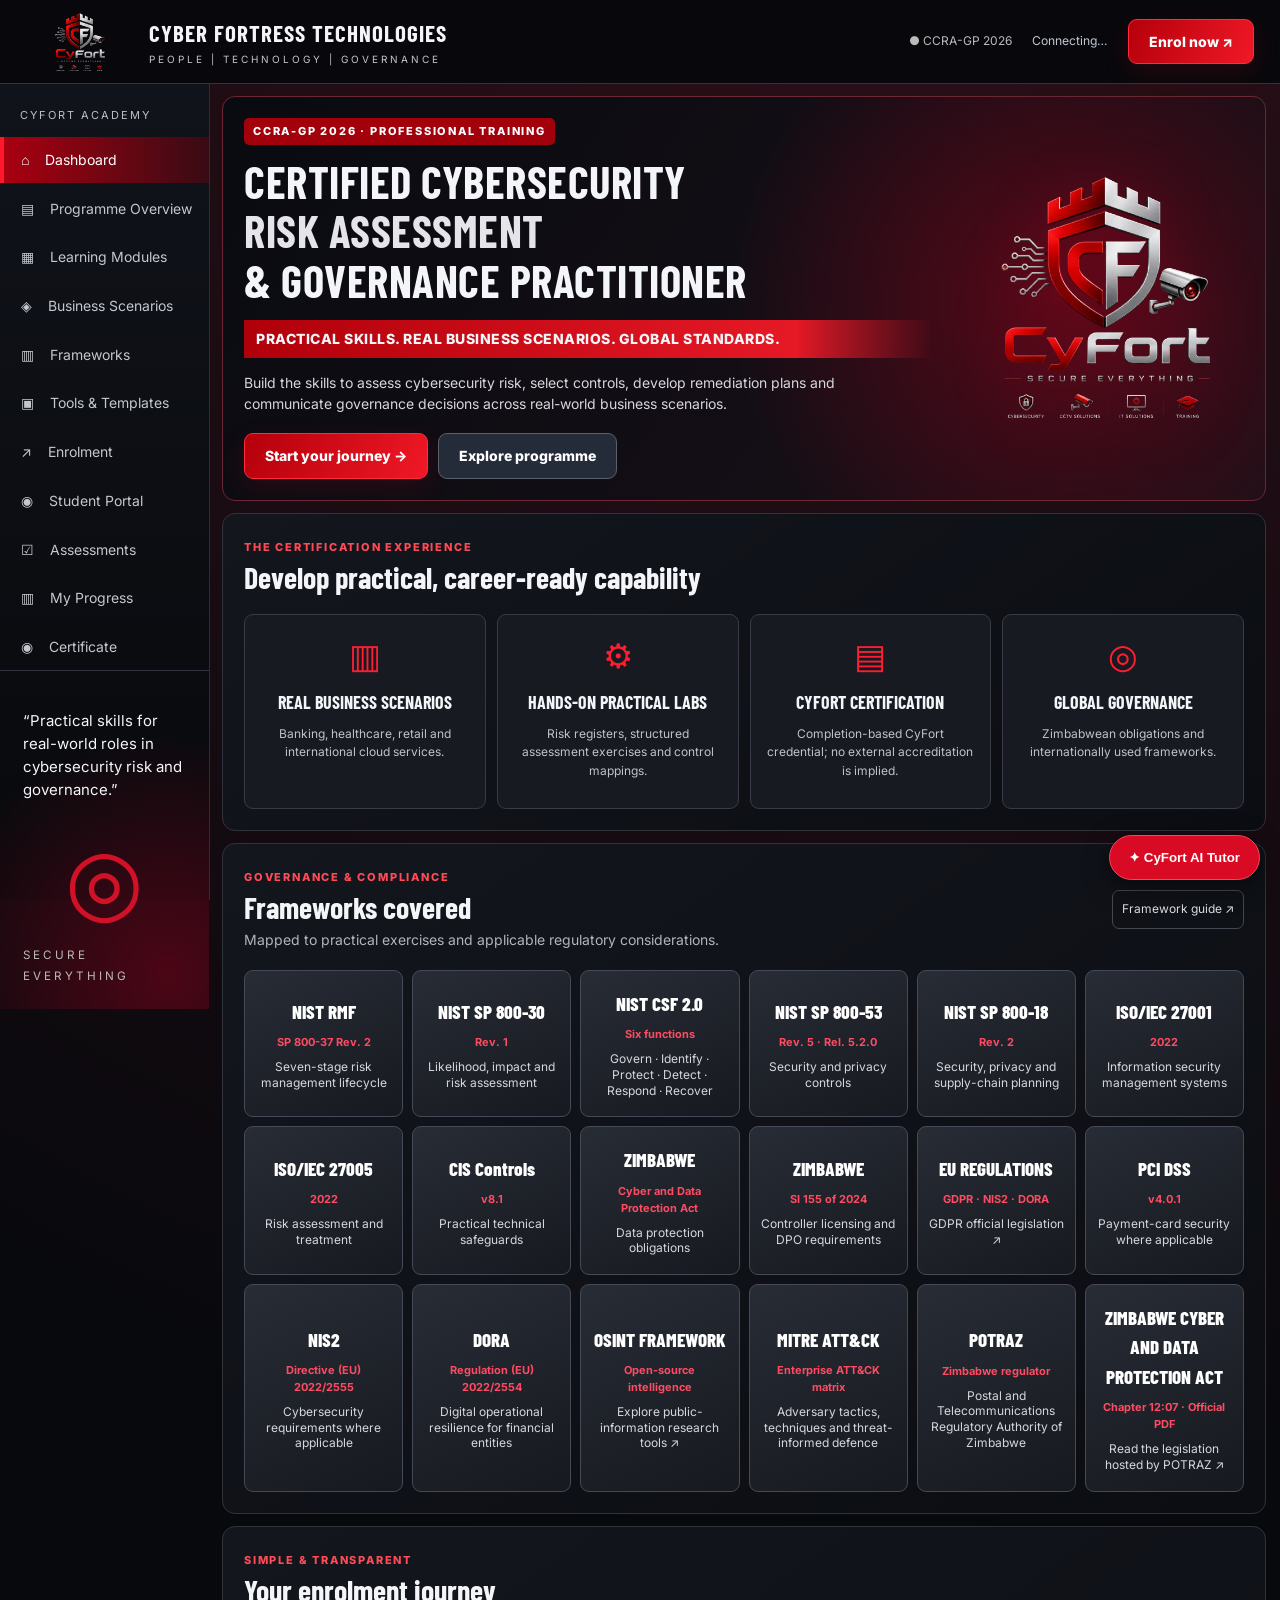
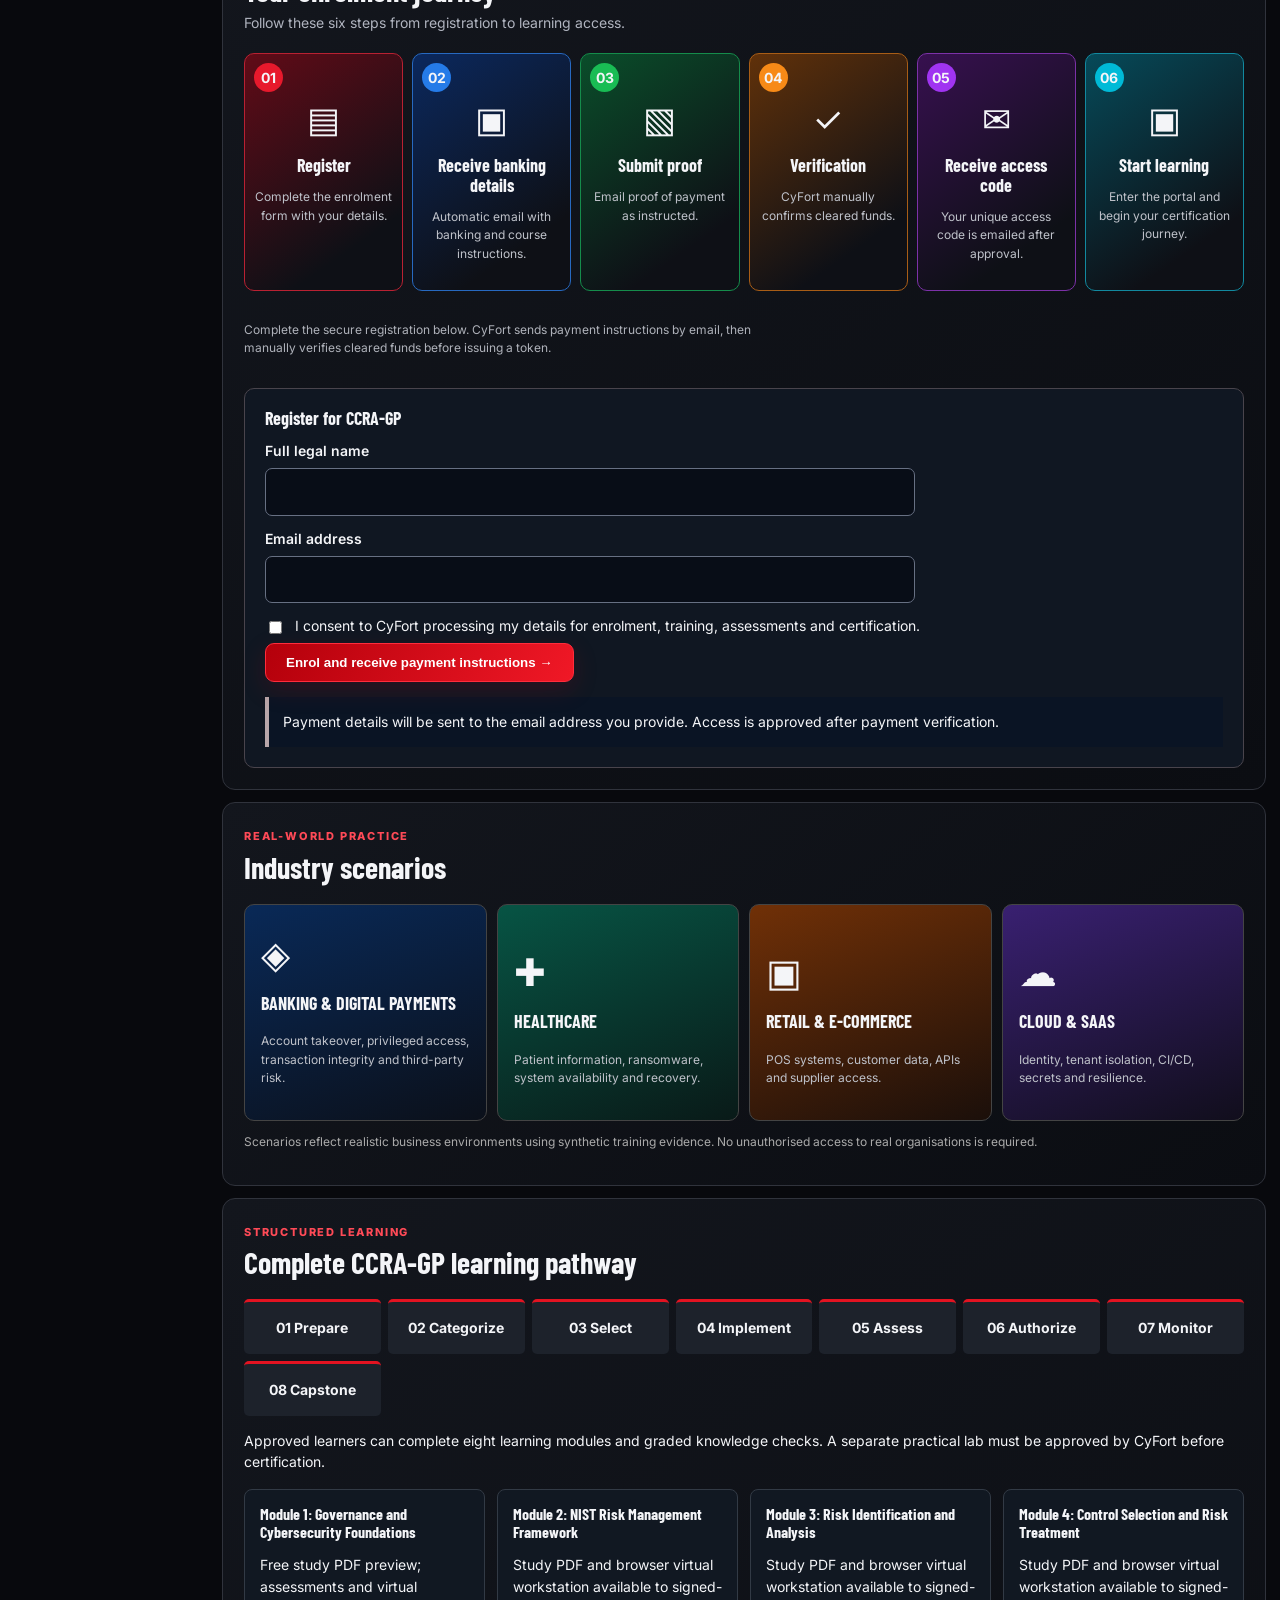
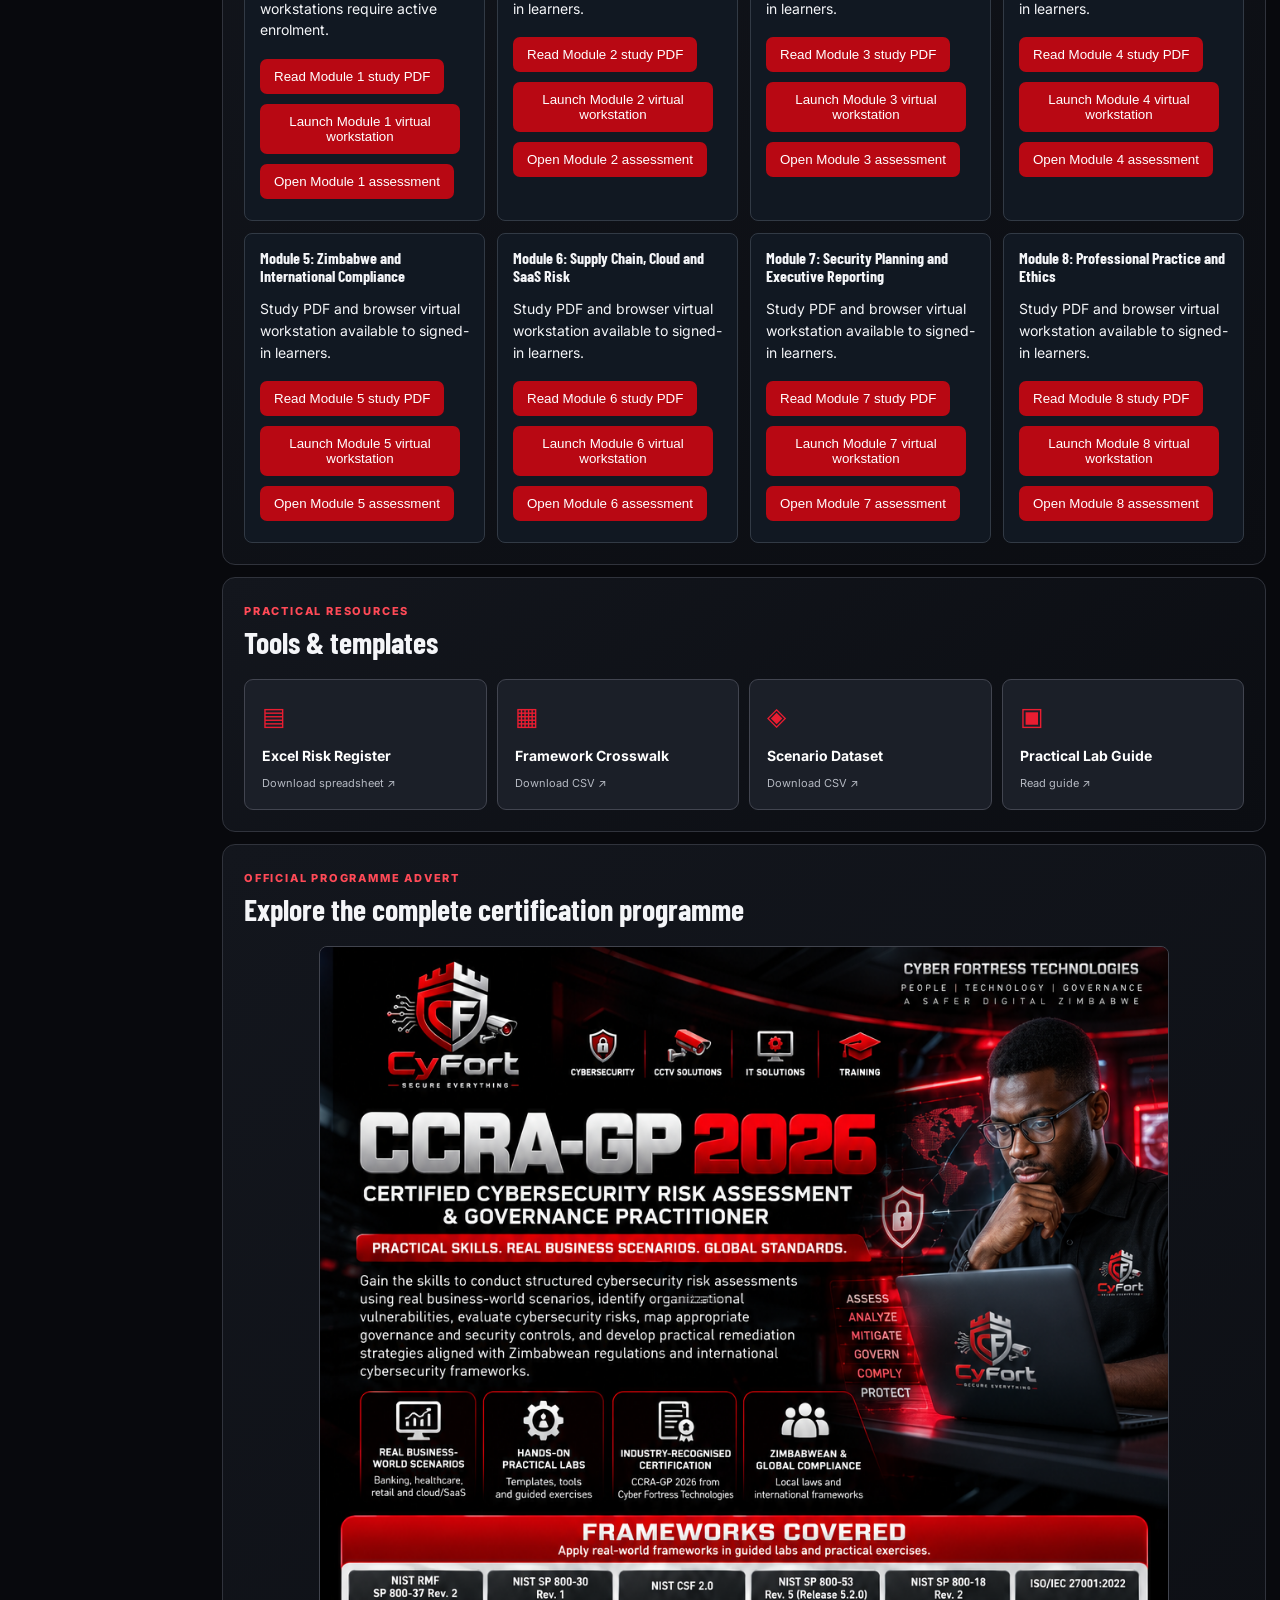
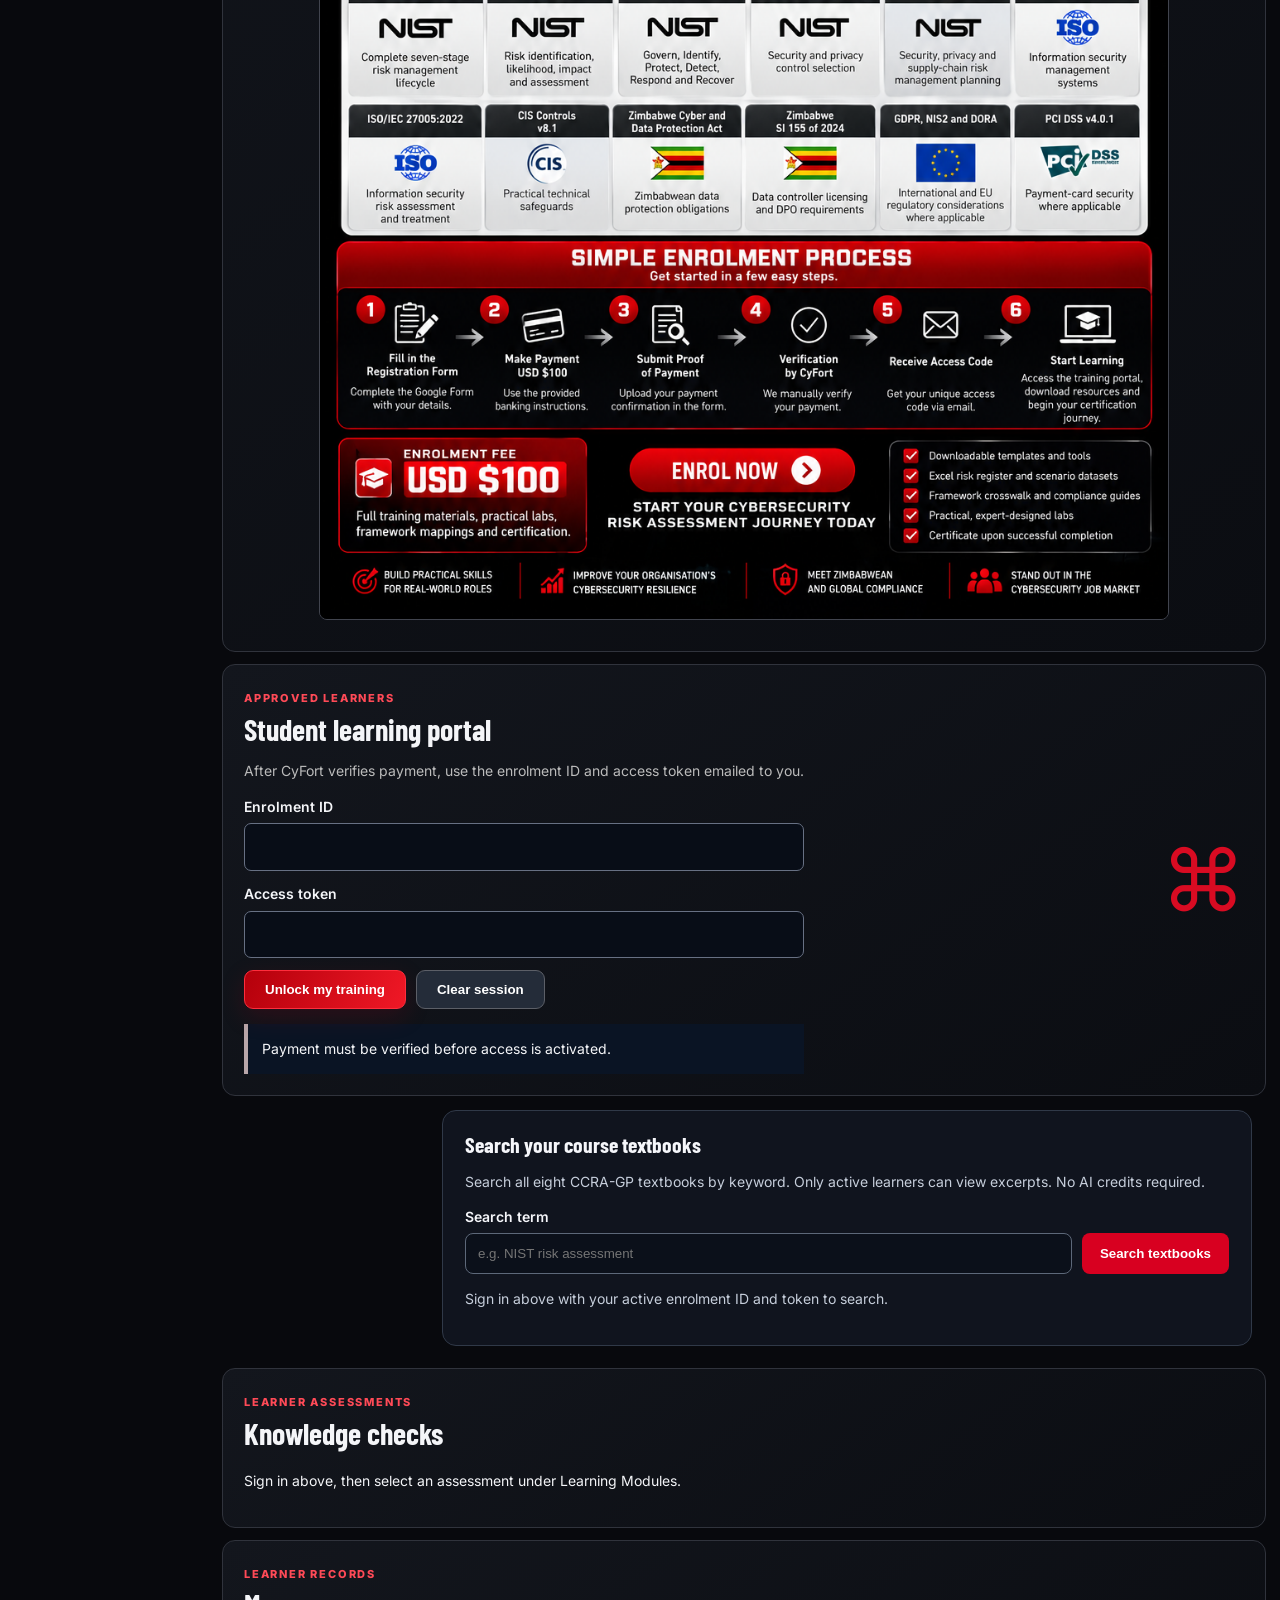
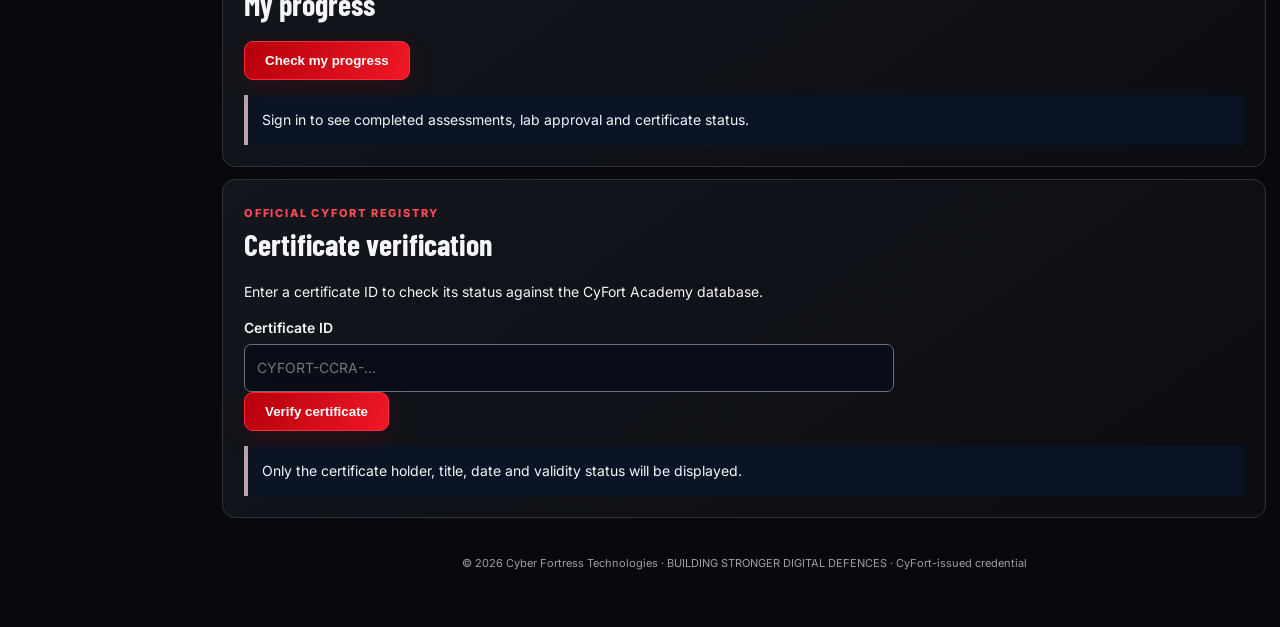
==== commit 4fc0cf97: "Add files via upload" ====
--- a/index.html
+++ b/index.html
@@ -12,7 +12,7 @@
 <div class="shell"><aside class="sidebar"><div class="sidebar-title">CYFORT ACADEMY</div><nav id="nav"><a class="active" href="#dashboard">⌂ <span>Dashboard</span></a><a href="#overview">▤ <span>Programme Overview</span></a><a href="#modules">▦ <span>Learning Modules</span></a><a href="#scenarios">◈ <span>Business Scenarios</span></a><a href="#frameworks">▥ <span>Frameworks</span></a><a href="#tools">▣ <span>Tools &amp; Templates</span></a><a href="#enrolment">↗ <span>Enrolment</span></a><a href="#access">◉ <span>Student Portal</span></a><a href="#assessments">☑ <span>Assessments</span></a><a href="#progress-section">▥ <span>My Progress</span></a><a href="#verification">◉ <span>Certificate</span></a></nav><div class="sidebar-bottom"><p>“Practical skills for real-world roles in cybersecurity risk and governance.”</p><div class="globe">◎</div><small>SECURE EVERYTHING</small></div></aside>
 <main id="dashboard"><section class="hero panel"><div class="hero-content"><span class="pill">CCRA-GP 2026 · PROFESSIONAL TRAINING</span><h1>CERTIFIED CYBERSECURITY<br/><strong>RISK ASSESSMENT</strong><br/>&amp; GOVERNANCE PRACTITIONER</h1><div class="ribbon">PRACTICAL SKILLS. REAL BUSINESS SCENARIOS. GLOBAL STANDARDS.</div><p>Build the skills to assess cybersecurity risk, select controls, develop remediation plans and communicate governance decisions across real-world business scenarios.</p><div class="hero-actions"><a class="button" href="#enrolment">Start your journey →</a><a class="button secondary" href="#overview">Explore programme</a></div></div><div class="hero-art"><img alt="CyFort Secure Everything" src="cyfort-logo.png"/></div></section>
 <section class="panel overview" id="overview"><div class="section-heading"><div><span class="eyebrow">THE CERTIFICATION EXPERIENCE</span><h2>Develop practical, career-ready capability</h2></div></div><div class="feature-grid"><article><div class="feature-icon">▥</div><h3>REAL BUSINESS SCENARIOS</h3><p>Banking, healthcare, retail and international cloud services.</p></article><article><div class="feature-icon">⚙</div><h3>HANDS-ON PRACTICAL LABS</h3><p>Risk registers, structured assessment exercises and control mappings.</p></article><article><div class="feature-icon">▤</div><h3>CYFORT CERTIFICATION</h3><p>Completion-based CyFort credential; no external accreditation is implied.</p></article><article><div class="feature-icon">◎</div><h3>GLOBAL GOVERNANCE</h3><p>Zimbabwean obligations and internationally used frameworks.</p></article></div></section>
-<section class="panel" id="frameworks"><div class="section-heading"><div><span class="eyebrow">GOVERNANCE &amp; COMPLIANCE</span><h2>Frameworks covered</h2><p>Mapped to practical exercises and applicable regulatory considerations.</p></div><a class="quiet-link" href="docs/FRAMEWORK_MAPPING_2026.md">Framework guide ↗</a></div><div class="framework-grid"><a aria-label="Open NIST RMF official resource (new tab)" class="framework-card" href="https://csrc.nist.gov/pubs/sp/800/37/r2/final" rel="noopener noreferrer" target="_blank"><b>NIST RMF</b><span>SP 800-37 Rev. 2</span><small>Seven-stage risk management lifecycle</small></a><a aria-label="Open NIST SP 800-30 official resource (new tab)" class="framework-card" href="https://csrc.nist.gov/pubs/sp/800/30/r1/final" rel="noopener noreferrer" target="_blank"><b>NIST SP 800-30</b><span>Rev. 1</span><small>Likelihood, impact and risk assessment</small></a><a aria-label="Open NIST CSF 2.0 official resource (new tab)" class="framework-card" href="https://www.nist.gov/cyberframework" rel="noopener noreferrer" target="_blank"><b>NIST CSF 2.0</b><span>Six functions</span><small>Govern · Identify · Protect · Detect · Respond · Recover</small></a><a aria-label="Open NIST SP 800-53 official resource (new tab)" class="framework-card" href="https://csrc.nist.gov/pubs/sp/800/53/r5/upd1/final" rel="noopener noreferrer" target="_blank"><b>NIST SP 800-53</b><span>Rev. 5 · Rel. 5.2.0</span><small>Security and privacy controls</small></a><a aria-label="Open NIST SP 800-18 official resource (new tab)" class="framework-card" href="https://csrc.nist.gov/pubs/sp/800/18/r2/final" rel="noopener noreferrer" target="_blank"><b>NIST SP 800-18</b><span>Rev. 2</span><small>Security, privacy and supply-chain planning</small></a><a aria-label="Open ISO/IEC 27001 official resource (new tab)" class="framework-card" href="https://www.iso.org/standard/27001" rel="noopener noreferrer" target="_blank"><b>ISO/IEC 27001</b><span>2022</span><small>Information security management systems</small></a><a aria-label="Open ISO/IEC 27005 official resource (new tab)" class="framework-card" href="https://www.iso.org/standard/80585.html" rel="noopener noreferrer" target="_blank"><b>ISO/IEC 27005</b><span>2022</span><small>Risk assessment and treatment</small></a><a aria-label="Open CIS Controls official resource (new tab)" class="framework-card" href="https://www.cisecurity.org/controls" rel="noopener noreferrer" target="_blank"><b>CIS Controls</b><span>v8.1</span><small>Practical technical safeguards</small></a><a aria-label="Open ZIMBABWE official resource (new tab)" class="framework-card" href="https://zimlii.org/akn/zw/act/2021/5" rel="noopener noreferrer" target="_blank"><b>ZIMBABWE</b><span>Cyber and Data Protection Act</span><small>Data protection obligations</small></a><a aria-label="Open ZIMBABWE official resource (new tab)" class="framework-card" href="https://www.potraz.gov.zw/wp-content/uploads/2025/02/sI-155-of-2024-Cyber-and-Data-Protection-Normal_240913_1250178.pdf" rel="noopener noreferrer" target="_blank"><b>ZIMBABWE</b><span>SI 155 of 2024</span><small>Controller licensing and DPO requirements</small></a><a aria-label="Open GDPR regulation (new tab); additional EU regulations listed below" class="framework-card" href="https://eur-lex.europa.eu/eli/reg/2016/679/oj" rel="noopener noreferrer" target="_blank"><b>EU REGULATIONS</b><span>GDPR · NIS2 · DORA</span><small>GDPR official legislation ↗</small></a><a aria-label="Open PCI DSS official resource (new tab)" class="framework-card" href="https://www.pcisecuritystandards.org/document_library/" rel="noopener noreferrer" target="_blank"><b>PCI DSS</b><span>v4.0.1</span><small>Payment-card security where applicable</small></a><a aria-label="Open NIS2 official regulation (new tab)" class="framework-card" href="https://eur-lex.europa.eu/eli/dir/2022/2555/oj" rel="noopener noreferrer" target="_blank"><b>NIS2</b><span>Directive (EU) 2022/2555</span><small>Cybersecurity requirements where applicable</small></a><a aria-label="Open DORA official regulation (new tab)" class="framework-card" href="https://eur-lex.europa.eu/eli/reg/2022/2554/oj" rel="noopener noreferrer" target="_blank"><b>DORA</b><span>Regulation (EU) 2022/2554</span><small>Digital operational resilience for financial entities</small></a><a aria-label="Open OSINT Framework website (new tab)" class="framework-card" href="https://osintframework.com/" rel="noopener noreferrer" target="_blank"><b>OSINT FRAMEWORK</b><span>Open-source intelligence</span><small>Explore public-information research tools ↗</small></a><a aria-label="Open MITRE ATT&amp;CK official website (new tab)" class="framework-link" href="https://attack.mitre.org/matrices/enterprise/" rel="noopener noreferrer" target="_blank"><b>MITRE ATT&amp;CK</b><span>Enterprise ATT&amp;CK matrix</span><small>Adversary tactics, techniques and threat-informed defence</small></a><a aria-label="Open POTRAZ official website (new tab)" class="framework-link" href="https://www.potraz.gov.zw/" rel="noopener noreferrer" target="_blank"><b>POTRAZ</b><span>Zimbabwe regulator</span><small>Postal and Telecommunications Regulatory Authority of Zimbabwe</small></a></div></section>
+<section class="panel" id="frameworks"><div class="section-heading"><div><span class="eyebrow">GOVERNANCE &amp; COMPLIANCE</span><h2>Frameworks covered</h2><p>Mapped to practical exercises and applicable regulatory considerations.</p></div><a class="quiet-link" href="docs/FRAMEWORK_MAPPING_2026.md">Framework guide ↗</a></div><div class="framework-grid"><a aria-label="Open NIST RMF official resource (new tab)" class="framework-card" href="https://csrc.nist.gov/pubs/sp/800/37/r2/final" rel="noopener noreferrer" target="_blank"><b>NIST RMF</b><span>SP 800-37 Rev. 2</span><small>Seven-stage risk management lifecycle</small></a><a aria-label="Open NIST SP 800-30 official resource (new tab)" class="framework-card" href="https://csrc.nist.gov/pubs/sp/800/30/r1/final" rel="noopener noreferrer" target="_blank"><b>NIST SP 800-30</b><span>Rev. 1</span><small>Likelihood, impact and risk assessment</small></a><a aria-label="Open NIST CSF 2.0 official resource (new tab)" class="framework-card" href="https://www.nist.gov/cyberframework" rel="noopener noreferrer" target="_blank"><b>NIST CSF 2.0</b><span>Six functions</span><small>Govern · Identify · Protect · Detect · Respond · Recover</small></a><a aria-label="Open NIST SP 800-53 official resource (new tab)" class="framework-card" href="https://csrc.nist.gov/pubs/sp/800/53/r5/upd1/final" rel="noopener noreferrer" target="_blank"><b>NIST SP 800-53</b><span>Rev. 5 · Rel. 5.2.0</span><small>Security and privacy controls</small></a><a aria-label="Open NIST SP 800-18 official resource (new tab)" class="framework-card" href="https://csrc.nist.gov/pubs/sp/800/18/r2/final" rel="noopener noreferrer" target="_blank"><b>NIST SP 800-18</b><span>Rev. 2</span><small>Security, privacy and supply-chain planning</small></a><a aria-label="Open ISO/IEC 27001 official resource (new tab)" class="framework-card" href="https://www.iso.org/standard/27001" rel="noopener noreferrer" target="_blank"><b>ISO/IEC 27001</b><span>2022</span><small>Information security management systems</small></a><a aria-label="Open ISO/IEC 27005 official resource (new tab)" class="framework-card" href="https://www.iso.org/standard/80585.html" rel="noopener noreferrer" target="_blank"><b>ISO/IEC 27005</b><span>2022</span><small>Risk assessment and treatment</small></a><a aria-label="Open CIS Controls official resource (new tab)" class="framework-card" href="https://www.cisecurity.org/controls" rel="noopener noreferrer" target="_blank"><b>CIS Controls</b><span>v8.1</span><small>Practical technical safeguards</small></a><a aria-label="Open ZIMBABWE official resource (new tab)" class="framework-card" href="https://zimlii.org/akn/zw/act/2021/5" rel="noopener noreferrer" target="_blank"><b>ZIMBABWE</b><span>Cyber and Data Protection Act</span><small>Data protection obligations</small></a><a aria-label="Open ZIMBABWE official resource (new tab)" class="framework-card" href="https://www.potraz.gov.zw/wp-content/uploads/2025/02/sI-155-of-2024-Cyber-and-Data-Protection-Normal_240913_1250178.pdf" rel="noopener noreferrer" target="_blank"><b>ZIMBABWE</b><span>SI 155 of 2024</span><small>Controller licensing and DPO requirements</small></a><a aria-label="Open GDPR regulation (new tab); additional EU regulations listed below" class="framework-card" href="https://eur-lex.europa.eu/eli/reg/2016/679/oj" rel="noopener noreferrer" target="_blank"><b>EU REGULATIONS</b><span>GDPR · NIS2 · DORA</span><small>GDPR official legislation ↗</small></a><a aria-label="Open PCI DSS official resource (new tab)" class="framework-card" href="https://www.pcisecuritystandards.org/document_library/" rel="noopener noreferrer" target="_blank"><b>PCI DSS</b><span>v4.0.1</span><small>Payment-card security where applicable</small></a><a aria-label="Open NIS2 official regulation (new tab)" class="framework-card" href="https://eur-lex.europa.eu/eli/dir/2022/2555/oj" rel="noopener noreferrer" target="_blank"><b>NIS2</b><span>Directive (EU) 2022/2555</span><small>Cybersecurity requirements where applicable</small></a><a aria-label="Open DORA official regulation (new tab)" class="framework-card" href="https://eur-lex.europa.eu/eli/reg/2022/2554/oj" rel="noopener noreferrer" target="_blank"><b>DORA</b><span>Regulation (EU) 2022/2554</span><small>Digital operational resilience for financial entities</small></a><a aria-label="Open OSINT Framework website (new tab)" class="framework-card" href="https://osintframework.com/" rel="noopener noreferrer" target="_blank"><b>OSINT FRAMEWORK</b><span>Open-source intelligence</span><small>Explore public-information research tools ↗</small></a><a aria-label="Open MITRE ATT&amp;CK official website (new tab)" class="framework-card" href="https://attack.mitre.org/matrices/enterprise/" rel="noopener noreferrer" target="_blank"><b>MITRE ATT&amp;CK</b><span>Enterprise ATT&amp;CK matrix</span><small>Adversary tactics, techniques and threat-informed defence</small></a><a aria-label="Open POTRAZ official website (new tab)" class="framework-card" href="https://www.potraz.gov.zw/" rel="noopener noreferrer" target="_blank"><b>POTRAZ</b><span>Zimbabwe regulator</span><small>Postal and Telecommunications Regulatory Authority of Zimbabwe</small></a><a aria-label="Read Zimbabwe Cyber and Data Protection Act PDF (opens in new tab)" class="framework-card" href="https://www.potraz.gov.zw/wp-content/uploads/2026/02/ACT-CDPA.pdf" rel="noopener noreferrer" target="_blank"><b>ZIMBABWE CYBER AND DATA PROTECTION ACT</b><span>Chapter 12:07 · Official PDF</span><small>Read the legislation hosted by POTRAZ ↗</small></a></div></section>
 <section class="panel" id="enrolment"><div class="section-heading"><div><span class="eyebrow">SIMPLE &amp; TRANSPARENT</span><h2>Your enrolment journey</h2><p>Follow these six steps from registration to learning access.</p></div></div><div class="journey"><article class="step red"><b>01</b><span class="step-icon">▤</span><h3>Register</h3><p>Complete the enrolment form with your details.</p></article><article class="step blue"><b>02</b><span class="step-icon">▣</span><h3>Receive banking details</h3><p>Automatic email with banking and course instructions.</p></article><article class="step green"><b>03</b><span class="step-icon">▧</span><h3>Submit proof</h3><p>Email proof of payment as instructed.</p></article><article class="step orange"><b>04</b><span class="step-icon">✓</span><h3>Verification</h3><p>CyFort manually confirms cleared funds.</p></article><article class="step purple"><b>05</b><span class="step-icon">✉</span><h3>Receive access code</h3><p>Your unique access code is emailed after approval.</p></article><article class="step cyan"><b>06</b><span class="step-icon">▣</span><h3>Start learning</h3><p>Enter the portal and begin your certification journey.</p></article></div><div class="journey-actions"><p>Complete the secure registration below. CyFort sends payment instructions by email, then manually verifies cleared funds before issuing a token.</p></div>
 <div class="portal-card" id="registration"><h3>Register for CCRA-GP</h3><form id="enrollForm"><label for="fullName">Full legal name</label><input autocomplete="name" id="fullName" maxlength="120" minlength="3" name="fullName" required=""/><label for="email">Email address</label><input autocomplete="email" id="email" name="email" required="" type="email"/><label class="consent"><input id="consent" required="" type="checkbox"/> I consent to CyFort processing my details for enrolment, training, assessments and certification.</label><button class="button" type="submit">Enrol and receive payment instructions →</button></form><div aria-live="polite" class="api-status" id="enrollStatus" role="status">Payment details will be sent to the email address you provide. Access is approved after payment verification.</div></div></section>
 <section class="panel" id="scenarios"><div class="section-heading"><div><span class="eyebrow">REAL-WORLD PRACTICE</span><h2>Industry scenarios</h2></div></div><div class="scenario-grid"><article class="bank"><span>◈</span><h3>BANKING &amp; DIGITAL PAYMENTS</h3><p>Account takeover, privileged access, transaction integrity and third-party risk.</p></article><article class="health"><span>✚</span><h3>HEALTHCARE</h3><p>Patient information, ransomware, system availability and recovery.</p></article><article class="retail"><span>▣</span><h3>RETAIL &amp; E-COMMERCE</h3><p>POS systems, customer data, APIs and supplier access.</p></article><article class="cloud"><span>☁</span><h3>CLOUD &amp; SAAS</h3><p>Identity, tenant isolation, CI/CD, secrets and resilience.</p></article></div><p class="note">Scenarios reflect realistic business environments using synthetic training evidence. No unauthorised access to real organisations is required.</p></section>
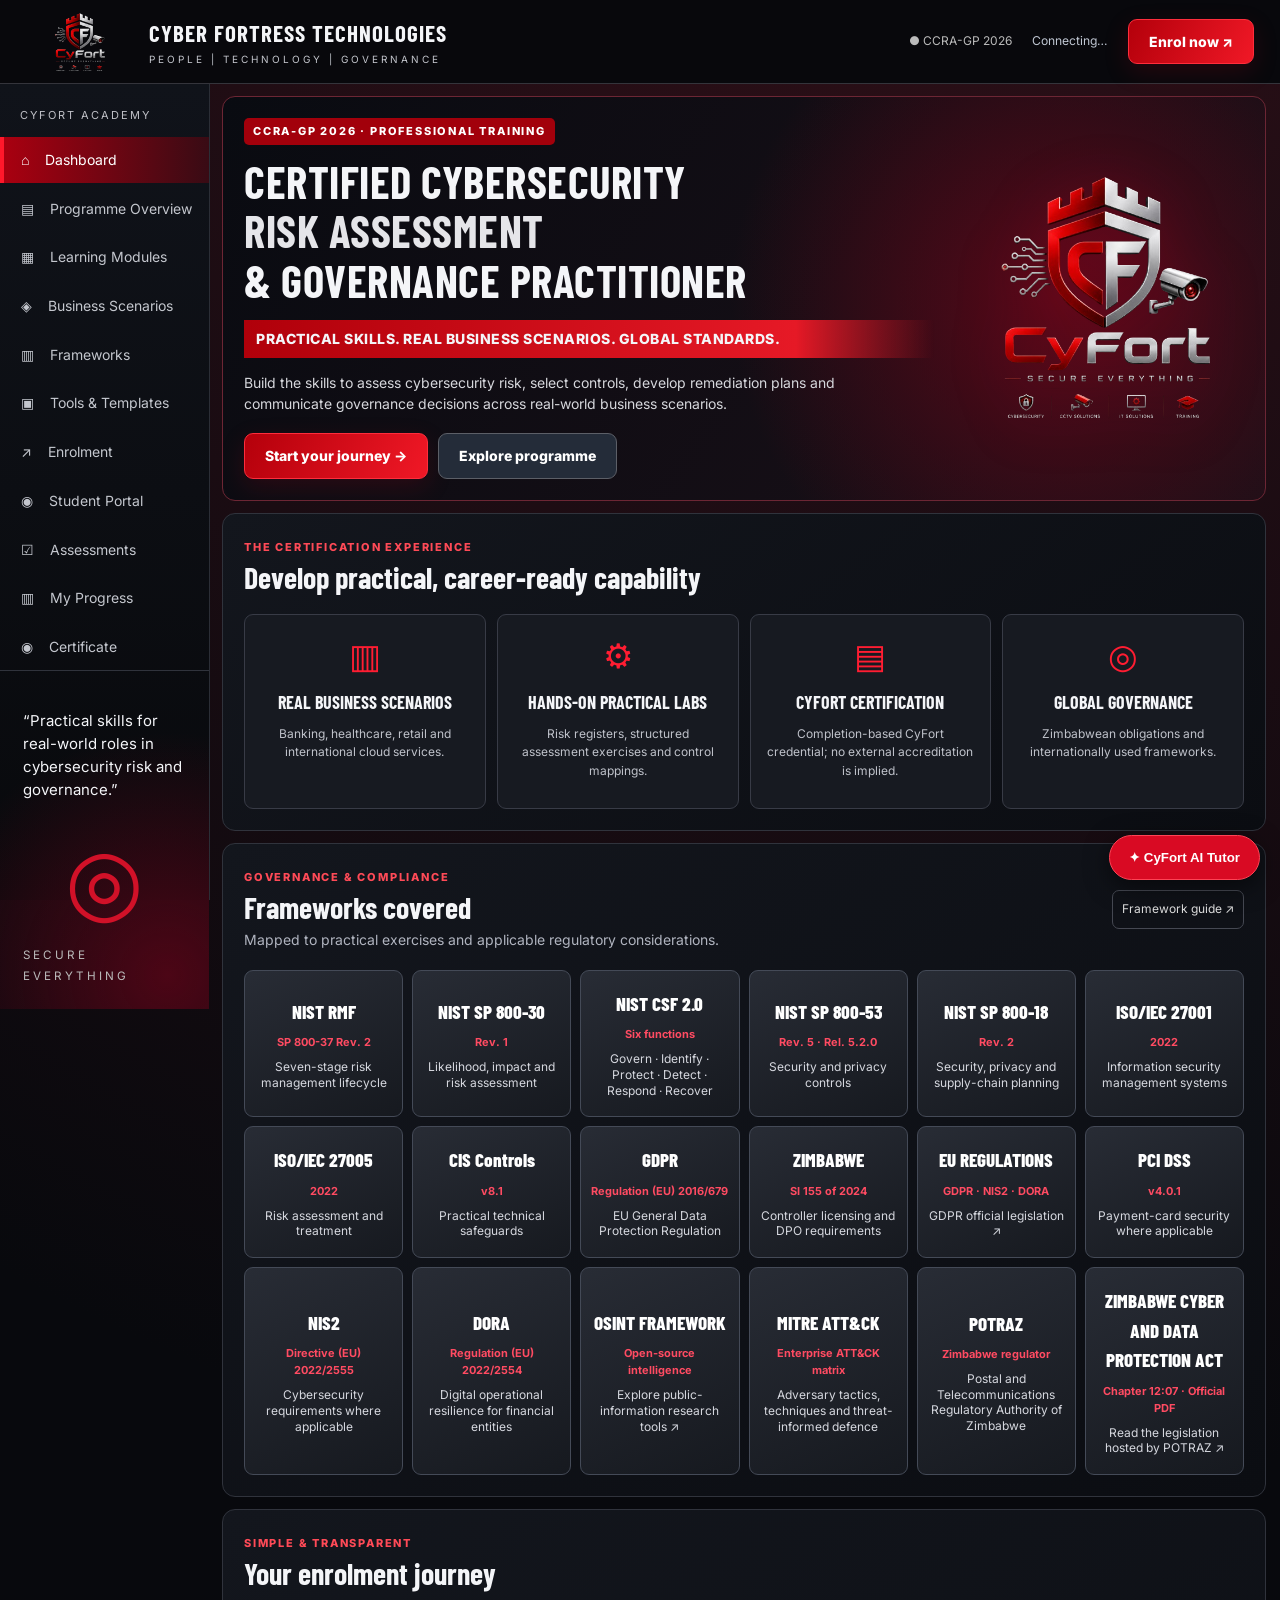
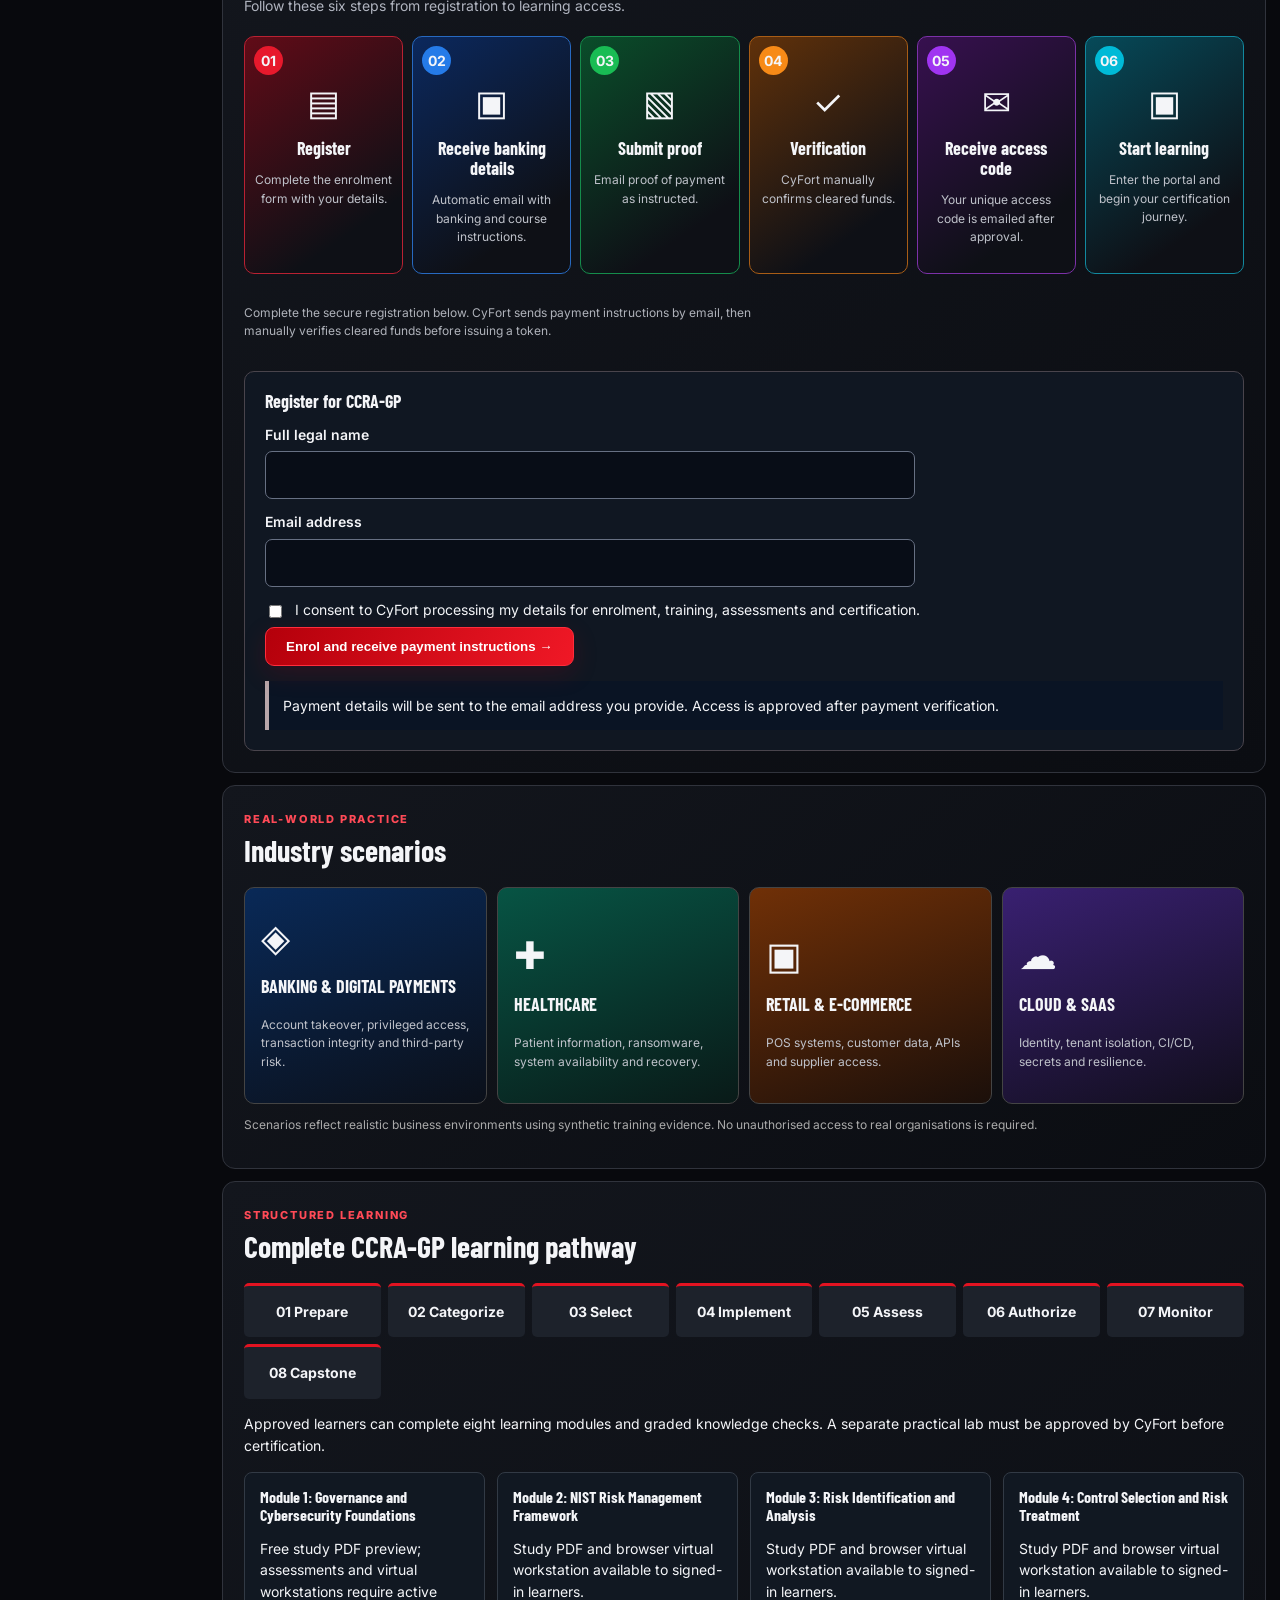
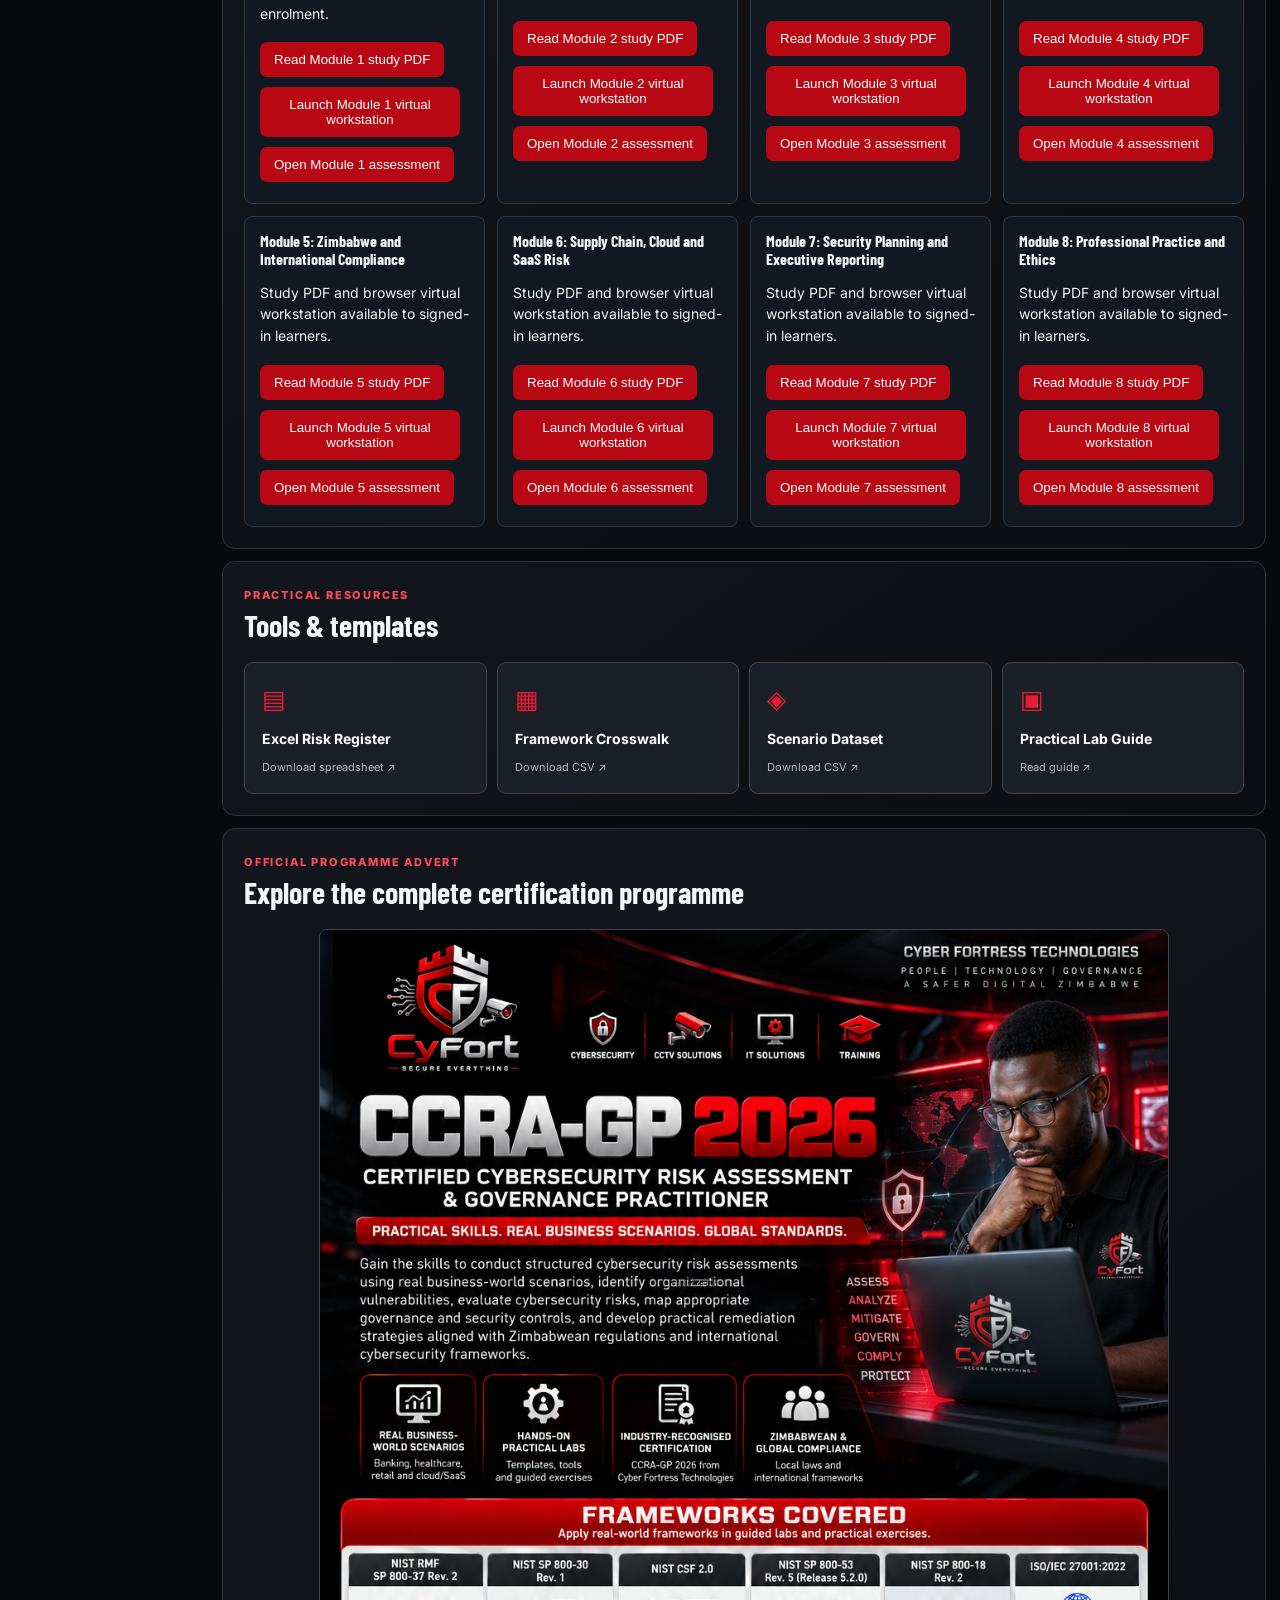
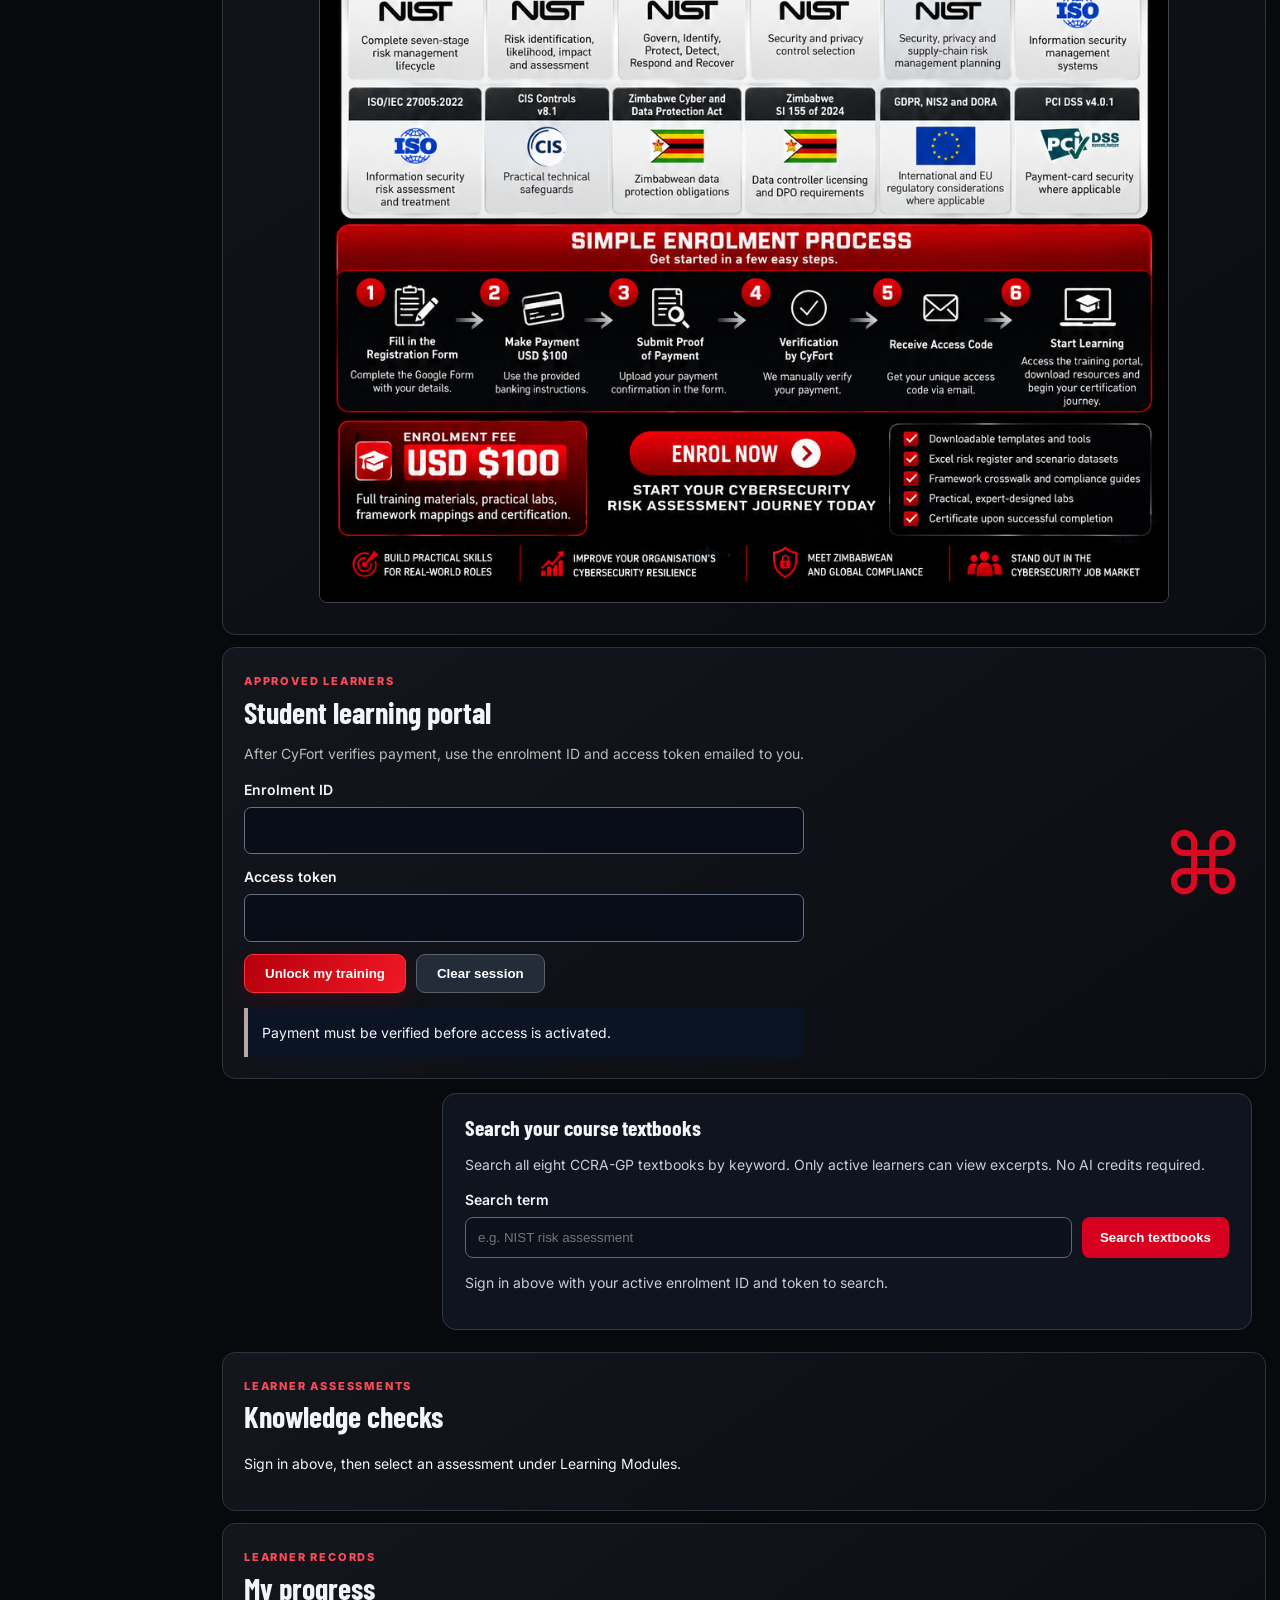
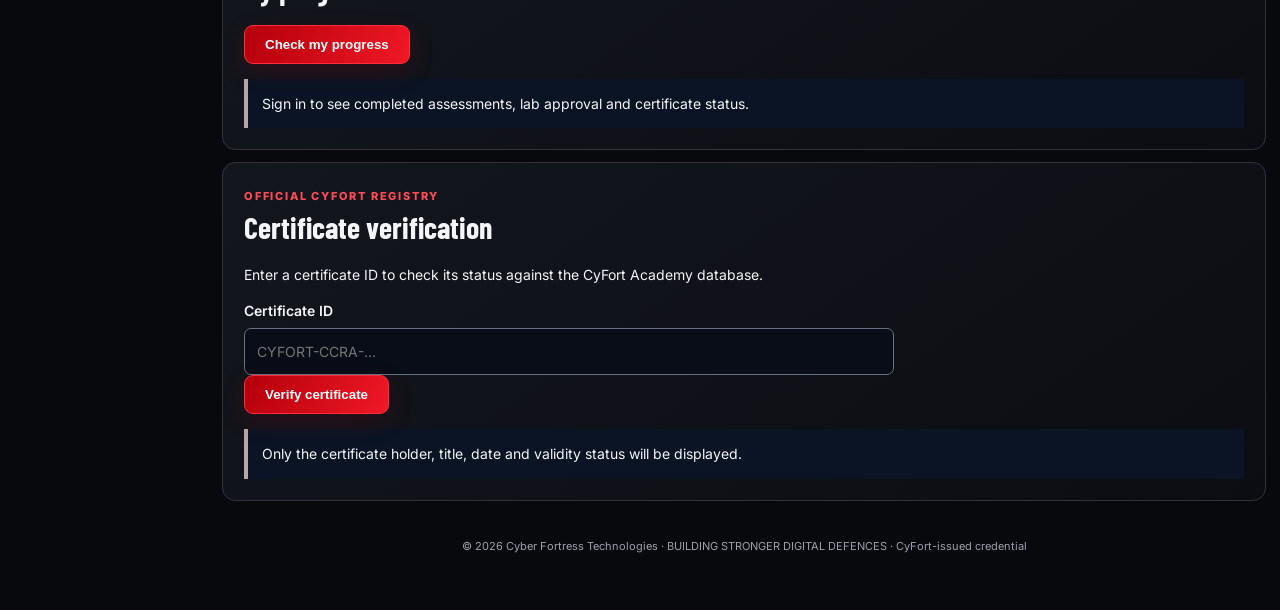
==== commit 3994222e: "Add files via upload" ====
--- a/index.html
+++ b/index.html
@@ -12,7 +12,7 @@
 <div class="shell"><aside class="sidebar"><div class="sidebar-title">CYFORT ACADEMY</div><nav id="nav"><a class="active" href="#dashboard">⌂ <span>Dashboard</span></a><a href="#overview">▤ <span>Programme Overview</span></a><a href="#modules">▦ <span>Learning Modules</span></a><a href="#scenarios">◈ <span>Business Scenarios</span></a><a href="#frameworks">▥ <span>Frameworks</span></a><a href="#tools">▣ <span>Tools &amp; Templates</span></a><a href="#enrolment">↗ <span>Enrolment</span></a><a href="#access">◉ <span>Student Portal</span></a><a href="#assessments">☑ <span>Assessments</span></a><a href="#progress-section">▥ <span>My Progress</span></a><a href="#verification">◉ <span>Certificate</span></a></nav><div class="sidebar-bottom"><p>“Practical skills for real-world roles in cybersecurity risk and governance.”</p><div class="globe">◎</div><small>SECURE EVERYTHING</small></div></aside>
 <main id="dashboard"><section class="hero panel"><div class="hero-content"><span class="pill">CCRA-GP 2026 · PROFESSIONAL TRAINING</span><h1>CERTIFIED CYBERSECURITY<br/><strong>RISK ASSESSMENT</strong><br/>&amp; GOVERNANCE PRACTITIONER</h1><div class="ribbon">PRACTICAL SKILLS. REAL BUSINESS SCENARIOS. GLOBAL STANDARDS.</div><p>Build the skills to assess cybersecurity risk, select controls, develop remediation plans and communicate governance decisions across real-world business scenarios.</p><div class="hero-actions"><a class="button" href="#enrolment">Start your journey →</a><a class="button secondary" href="#overview">Explore programme</a></div></div><div class="hero-art"><img alt="CyFort Secure Everything" src="cyfort-logo.png"/></div></section>
 <section class="panel overview" id="overview"><div class="section-heading"><div><span class="eyebrow">THE CERTIFICATION EXPERIENCE</span><h2>Develop practical, career-ready capability</h2></div></div><div class="feature-grid"><article><div class="feature-icon">▥</div><h3>REAL BUSINESS SCENARIOS</h3><p>Banking, healthcare, retail and international cloud services.</p></article><article><div class="feature-icon">⚙</div><h3>HANDS-ON PRACTICAL LABS</h3><p>Risk registers, structured assessment exercises and control mappings.</p></article><article><div class="feature-icon">▤</div><h3>CYFORT CERTIFICATION</h3><p>Completion-based CyFort credential; no external accreditation is implied.</p></article><article><div class="feature-icon">◎</div><h3>GLOBAL GOVERNANCE</h3><p>Zimbabwean obligations and internationally used frameworks.</p></article></div></section>
-<section class="panel" id="frameworks"><div class="section-heading"><div><span class="eyebrow">GOVERNANCE &amp; COMPLIANCE</span><h2>Frameworks covered</h2><p>Mapped to practical exercises and applicable regulatory considerations.</p></div><a class="quiet-link" href="docs/FRAMEWORK_MAPPING_2026.md">Framework guide ↗</a></div><div class="framework-grid"><a aria-label="Open NIST RMF official resource (new tab)" class="framework-card" href="https://csrc.nist.gov/pubs/sp/800/37/r2/final" rel="noopener noreferrer" target="_blank"><b>NIST RMF</b><span>SP 800-37 Rev. 2</span><small>Seven-stage risk management lifecycle</small></a><a aria-label="Open NIST SP 800-30 official resource (new tab)" class="framework-card" href="https://csrc.nist.gov/pubs/sp/800/30/r1/final" rel="noopener noreferrer" target="_blank"><b>NIST SP 800-30</b><span>Rev. 1</span><small>Likelihood, impact and risk assessment</small></a><a aria-label="Open NIST CSF 2.0 official resource (new tab)" class="framework-card" href="https://www.nist.gov/cyberframework" rel="noopener noreferrer" target="_blank"><b>NIST CSF 2.0</b><span>Six functions</span><small>Govern · Identify · Protect · Detect · Respond · Recover</small></a><a aria-label="Open NIST SP 800-53 official resource (new tab)" class="framework-card" href="https://csrc.nist.gov/pubs/sp/800/53/r5/upd1/final" rel="noopener noreferrer" target="_blank"><b>NIST SP 800-53</b><span>Rev. 5 · Rel. 5.2.0</span><small>Security and privacy controls</small></a><a aria-label="Open NIST SP 800-18 official resource (new tab)" class="framework-card" href="https://csrc.nist.gov/pubs/sp/800/18/r2/final" rel="noopener noreferrer" target="_blank"><b>NIST SP 800-18</b><span>Rev. 2</span><small>Security, privacy and supply-chain planning</small></a><a aria-label="Open ISO/IEC 27001 official resource (new tab)" class="framework-card" href="https://www.iso.org/standard/27001" rel="noopener noreferrer" target="_blank"><b>ISO/IEC 27001</b><span>2022</span><small>Information security management systems</small></a><a aria-label="Open ISO/IEC 27005 official resource (new tab)" class="framework-card" href="https://www.iso.org/standard/80585.html" rel="noopener noreferrer" target="_blank"><b>ISO/IEC 27005</b><span>2022</span><small>Risk assessment and treatment</small></a><a aria-label="Open CIS Controls official resource (new tab)" class="framework-card" href="https://www.cisecurity.org/controls" rel="noopener noreferrer" target="_blank"><b>CIS Controls</b><span>v8.1</span><small>Practical technical safeguards</small></a><a aria-label="Open ZIMBABWE official resource (new tab)" class="framework-card" href="https://zimlii.org/akn/zw/act/2021/5" rel="noopener noreferrer" target="_blank"><b>ZIMBABWE</b><span>Cyber and Data Protection Act</span><small>Data protection obligations</small></a><a aria-label="Open ZIMBABWE official resource (new tab)" class="framework-card" href="https://www.potraz.gov.zw/wp-content/uploads/2025/02/sI-155-of-2024-Cyber-and-Data-Protection-Normal_240913_1250178.pdf" rel="noopener noreferrer" target="_blank"><b>ZIMBABWE</b><span>SI 155 of 2024</span><small>Controller licensing and DPO requirements</small></a><a aria-label="Open GDPR regulation (new tab); additional EU regulations listed below" class="framework-card" href="https://eur-lex.europa.eu/eli/reg/2016/679/oj" rel="noopener noreferrer" target="_blank"><b>EU REGULATIONS</b><span>GDPR · NIS2 · DORA</span><small>GDPR official legislation ↗</small></a><a aria-label="Open PCI DSS official resource (new tab)" class="framework-card" href="https://www.pcisecuritystandards.org/document_library/" rel="noopener noreferrer" target="_blank"><b>PCI DSS</b><span>v4.0.1</span><small>Payment-card security where applicable</small></a><a aria-label="Open NIS2 official regulation (new tab)" class="framework-card" href="https://eur-lex.europa.eu/eli/dir/2022/2555/oj" rel="noopener noreferrer" target="_blank"><b>NIS2</b><span>Directive (EU) 2022/2555</span><small>Cybersecurity requirements where applicable</small></a><a aria-label="Open DORA official regulation (new tab)" class="framework-card" href="https://eur-lex.europa.eu/eli/reg/2022/2554/oj" rel="noopener noreferrer" target="_blank"><b>DORA</b><span>Regulation (EU) 2022/2554</span><small>Digital operational resilience for financial entities</small></a><a aria-label="Open OSINT Framework website (new tab)" class="framework-card" href="https://osintframework.com/" rel="noopener noreferrer" target="_blank"><b>OSINT FRAMEWORK</b><span>Open-source intelligence</span><small>Explore public-information research tools ↗</small></a><a aria-label="Open MITRE ATT&amp;CK official website (new tab)" class="framework-card" href="https://attack.mitre.org/matrices/enterprise/" rel="noopener noreferrer" target="_blank"><b>MITRE ATT&amp;CK</b><span>Enterprise ATT&amp;CK matrix</span><small>Adversary tactics, techniques and threat-informed defence</small></a><a aria-label="Open POTRAZ official website (new tab)" class="framework-card" href="https://www.potraz.gov.zw/" rel="noopener noreferrer" target="_blank"><b>POTRAZ</b><span>Zimbabwe regulator</span><small>Postal and Telecommunications Regulatory Authority of Zimbabwe</small></a><a aria-label="Read Zimbabwe Cyber and Data Protection Act PDF (opens in new tab)" class="framework-card" href="https://www.potraz.gov.zw/wp-content/uploads/2026/02/ACT-CDPA.pdf" rel="noopener noreferrer" target="_blank"><b>ZIMBABWE CYBER AND DATA PROTECTION ACT</b><span>Chapter 12:07 · Official PDF</span><small>Read the legislation hosted by POTRAZ ↗</small></a></div></section>
+<section class="panel" id="frameworks"><div class="section-heading"><div><span class="eyebrow">GOVERNANCE &amp; COMPLIANCE</span><h2>Frameworks covered</h2><p>Mapped to practical exercises and applicable regulatory considerations.</p></div><a class="quiet-link" href="docs/FRAMEWORK_MAPPING_2026.md">Framework guide ↗</a></div><div class="framework-grid"><a aria-label="Open NIST RMF official resource (new tab)" class="framework-card" href="https://csrc.nist.gov/pubs/sp/800/37/r2/final" rel="noopener noreferrer" target="_blank"><b>NIST RMF</b><span>SP 800-37 Rev. 2</span><small>Seven-stage risk management lifecycle</small></a><a aria-label="Open NIST SP 800-30 official resource (new tab)" class="framework-card" href="https://csrc.nist.gov/pubs/sp/800/30/r1/final" rel="noopener noreferrer" target="_blank"><b>NIST SP 800-30</b><span>Rev. 1</span><small>Likelihood, impact and risk assessment</small></a><a aria-label="Open NIST CSF 2.0 official resource (new tab)" class="framework-card" href="https://www.nist.gov/cyberframework" rel="noopener noreferrer" target="_blank"><b>NIST CSF 2.0</b><span>Six functions</span><small>Govern · Identify · Protect · Detect · Respond · Recover</small></a><a aria-label="Open NIST SP 800-53 official resource (new tab)" class="framework-card" href="https://csrc.nist.gov/pubs/sp/800/53/r5/upd1/final" rel="noopener noreferrer" target="_blank"><b>NIST SP 800-53</b><span>Rev. 5 · Rel. 5.2.0</span><small>Security and privacy controls</small></a><a aria-label="Open NIST SP 800-18 official resource (new tab)" class="framework-card" href="https://csrc.nist.gov/pubs/sp/800/18/r2/final" rel="noopener noreferrer" target="_blank"><b>NIST SP 800-18</b><span>Rev. 2</span><small>Security, privacy and supply-chain planning</small></a><a aria-label="Open ISO/IEC 27001 official resource (new tab)" class="framework-card" href="https://www.iso.org/standard/27001" rel="noopener noreferrer" target="_blank"><b>ISO/IEC 27001</b><span>2022</span><small>Information security management systems</small></a><a aria-label="Open ISO/IEC 27005 official resource (new tab)" class="framework-card" href="https://www.iso.org/standard/80585.html" rel="noopener noreferrer" target="_blank"><b>ISO/IEC 27005</b><span>2022</span><small>Risk assessment and treatment</small></a><a aria-label="Open CIS Controls official resource (new tab)" class="framework-card" href="https://www.cisecurity.org/controls" rel="noopener noreferrer" target="_blank"><b>CIS Controls</b><span>v8.1</span><small>Practical technical safeguards</small></a><a aria-label="Open ZIMBABWE official resource (new tab)" class="framework-card" href="https://eur-lex.europa.eu/eli/reg/2016/679/oj" rel="noopener noreferrer" target="_blank"><b>GDPR</b><span>Regulation (EU) 2016/679</span><small>EU General Data Protection Regulation</small></a><a aria-label="Open ZIMBABWE official resource (new tab)" class="framework-card" href="https://www.potraz.gov.zw/wp-content/uploads/2025/02/sI-155-of-2024-Cyber-and-Data-Protection-Normal_240913_1250178.pdf" rel="noopener noreferrer" target="_blank"><b>ZIMBABWE</b><span>SI 155 of 2024</span><small>Controller licensing and DPO requirements</small></a><a aria-label="Open GDPR regulation (new tab); additional EU regulations listed below" class="framework-card" href="https://eur-lex.europa.eu/eli/reg/2016/679/oj" rel="noopener noreferrer" target="_blank"><b>EU REGULATIONS</b><span>GDPR · NIS2 · DORA</span><small>GDPR official legislation ↗</small></a><a aria-label="Open PCI DSS official resource (new tab)" class="framework-card" href="https://www.pcisecuritystandards.org/document_library/" rel="noopener noreferrer" target="_blank"><b>PCI DSS</b><span>v4.0.1</span><small>Payment-card security where applicable</small></a><a aria-label="Open NIS2 official regulation (new tab)" class="framework-card" href="https://eur-lex.europa.eu/eli/dir/2022/2555/oj" rel="noopener noreferrer" target="_blank"><b>NIS2</b><span>Directive (EU) 2022/2555</span><small>Cybersecurity requirements where applicable</small></a><a aria-label="Open DORA official regulation (new tab)" class="framework-card" href="https://eur-lex.europa.eu/eli/reg/2022/2554/oj" rel="noopener noreferrer" target="_blank"><b>DORA</b><span>Regulation (EU) 2022/2554</span><small>Digital operational resilience for financial entities</small></a><a aria-label="Open OSINT Framework website (new tab)" class="framework-card" href="https://osintframework.com/" rel="noopener noreferrer" target="_blank"><b>OSINT FRAMEWORK</b><span>Open-source intelligence</span><small>Explore public-information research tools ↗</small></a><a aria-label="Open MITRE ATT&amp;CK official website (new tab)" class="framework-card" href="https://attack.mitre.org/matrices/enterprise/" rel="noopener noreferrer" target="_blank"><b>MITRE ATT&amp;CK</b><span>Enterprise ATT&amp;CK matrix</span><small>Adversary tactics, techniques and threat-informed defence</small></a><a aria-label="Open POTRAZ official website (new tab)" class="framework-card" href="https://www.potraz.gov.zw/" rel="noopener noreferrer" target="_blank"><b>POTRAZ</b><span>Zimbabwe regulator</span><small>Postal and Telecommunications Regulatory Authority of Zimbabwe</small></a><a aria-label="Read Zimbabwe Cyber and Data Protection Act PDF (opens in new tab)" class="framework-card" href="https://www.potraz.gov.zw/wp-content/uploads/2026/02/ACT-CDPA.pdf" rel="noopener noreferrer" target="_blank"><b>ZIMBABWE CYBER AND DATA PROTECTION ACT</b><span>Chapter 12:07 · Official PDF</span><small>Read the legislation hosted by POTRAZ ↗</small></a></div></section>
 <section class="panel" id="enrolment"><div class="section-heading"><div><span class="eyebrow">SIMPLE &amp; TRANSPARENT</span><h2>Your enrolment journey</h2><p>Follow these six steps from registration to learning access.</p></div></div><div class="journey"><article class="step red"><b>01</b><span class="step-icon">▤</span><h3>Register</h3><p>Complete the enrolment form with your details.</p></article><article class="step blue"><b>02</b><span class="step-icon">▣</span><h3>Receive banking details</h3><p>Automatic email with banking and course instructions.</p></article><article class="step green"><b>03</b><span class="step-icon">▧</span><h3>Submit proof</h3><p>Email proof of payment as instructed.</p></article><article class="step orange"><b>04</b><span class="step-icon">✓</span><h3>Verification</h3><p>CyFort manually confirms cleared funds.</p></article><article class="step purple"><b>05</b><span class="step-icon">✉</span><h3>Receive access code</h3><p>Your unique access code is emailed after approval.</p></article><article class="step cyan"><b>06</b><span class="step-icon">▣</span><h3>Start learning</h3><p>Enter the portal and begin your certification journey.</p></article></div><div class="journey-actions"><p>Complete the secure registration below. CyFort sends payment instructions by email, then manually verifies cleared funds before issuing a token.</p></div>
 <div class="portal-card" id="registration"><h3>Register for CCRA-GP</h3><form id="enrollForm"><label for="fullName">Full legal name</label><input autocomplete="name" id="fullName" maxlength="120" minlength="3" name="fullName" required=""/><label for="email">Email address</label><input autocomplete="email" id="email" name="email" required="" type="email"/><label class="consent"><input id="consent" required="" type="checkbox"/> I consent to CyFort processing my details for enrolment, training, assessments and certification.</label><button class="button" type="submit">Enrol and receive payment instructions →</button></form><div aria-live="polite" class="api-status" id="enrollStatus" role="status">Payment details will be sent to the email address you provide. Access is approved after payment verification.</div></div></section>
 <section class="panel" id="scenarios"><div class="section-heading"><div><span class="eyebrow">REAL-WORLD PRACTICE</span><h2>Industry scenarios</h2></div></div><div class="scenario-grid"><article class="bank"><span>◈</span><h3>BANKING &amp; DIGITAL PAYMENTS</h3><p>Account takeover, privileged access, transaction integrity and third-party risk.</p></article><article class="health"><span>✚</span><h3>HEALTHCARE</h3><p>Patient information, ransomware, system availability and recovery.</p></article><article class="retail"><span>▣</span><h3>RETAIL &amp; E-COMMERCE</h3><p>POS systems, customer data, APIs and supplier access.</p></article><article class="cloud"><span>☁</span><h3>CLOUD &amp; SAAS</h3><p>Identity, tenant isolation, CI/CD, secrets and resilience.</p></article></div><p class="note">Scenarios reflect realistic business environments using synthetic training evidence. No unauthorised access to real organisations is required.</p></section>
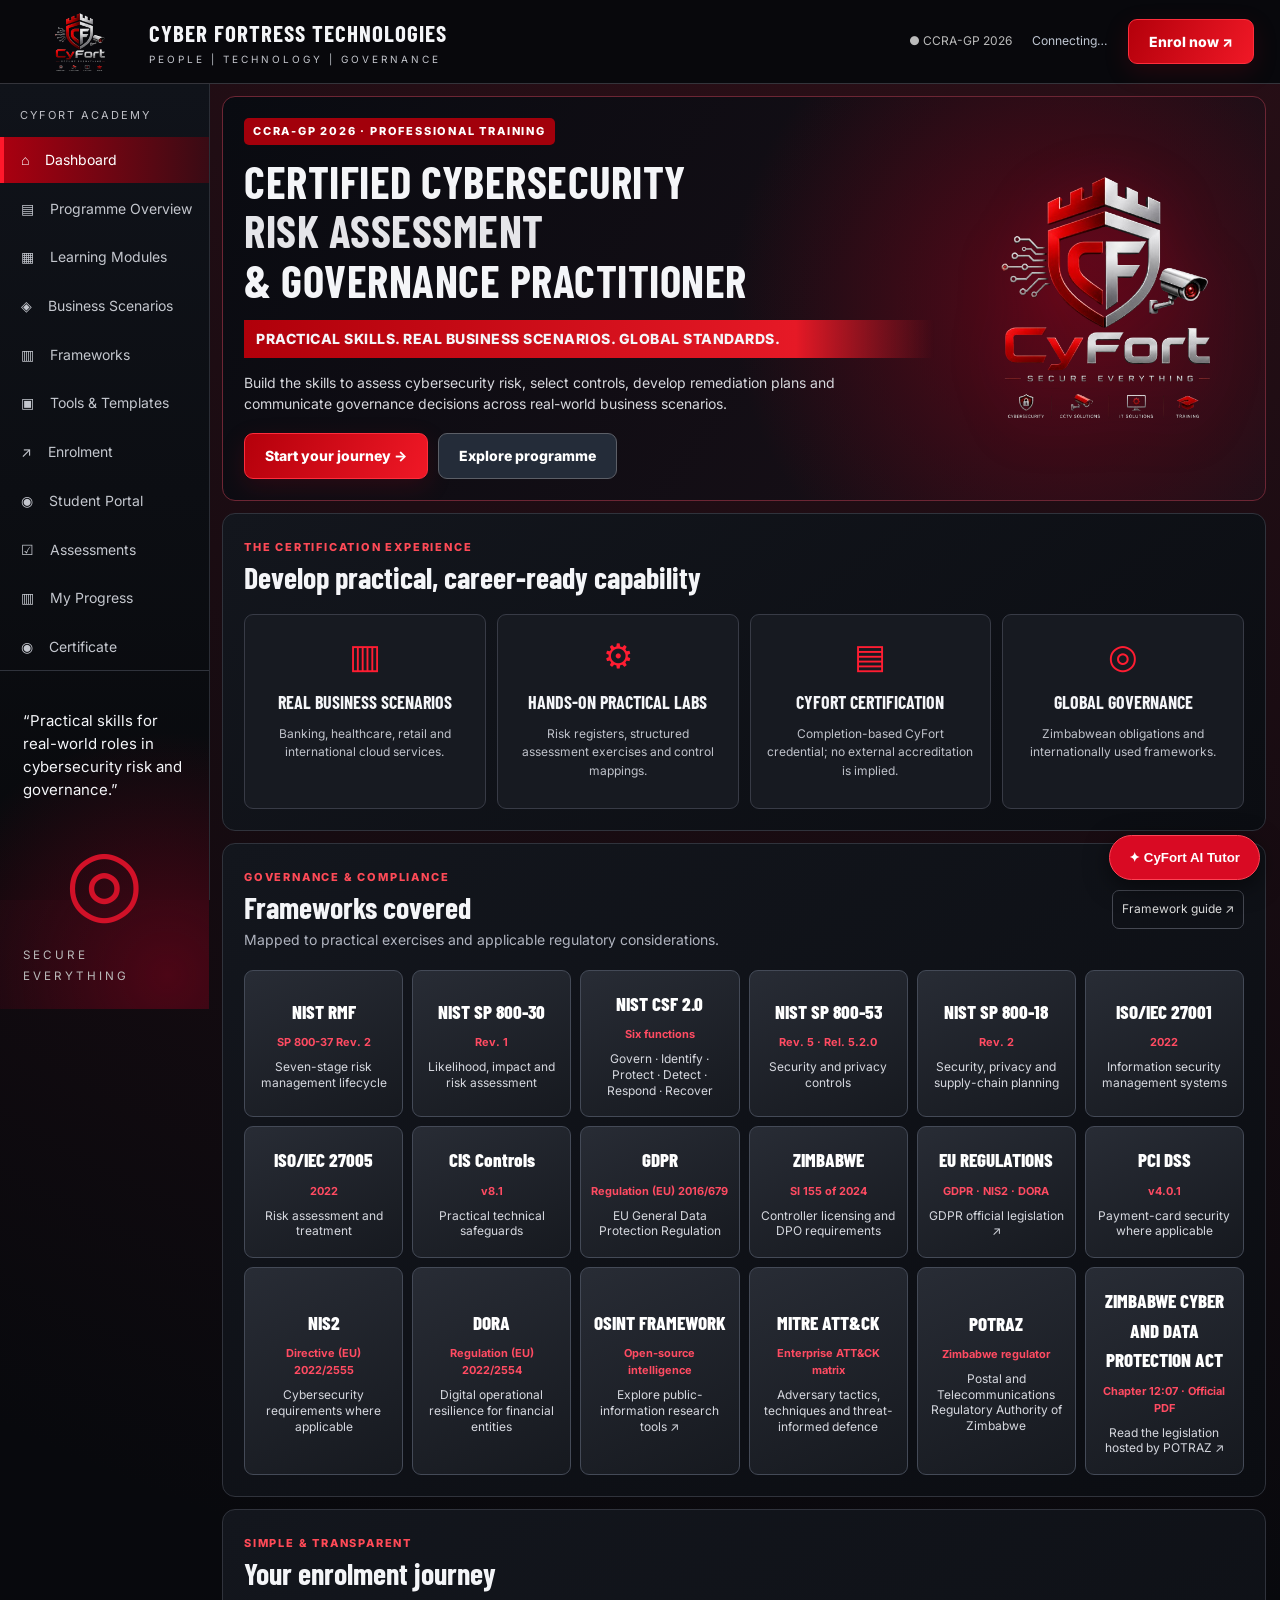
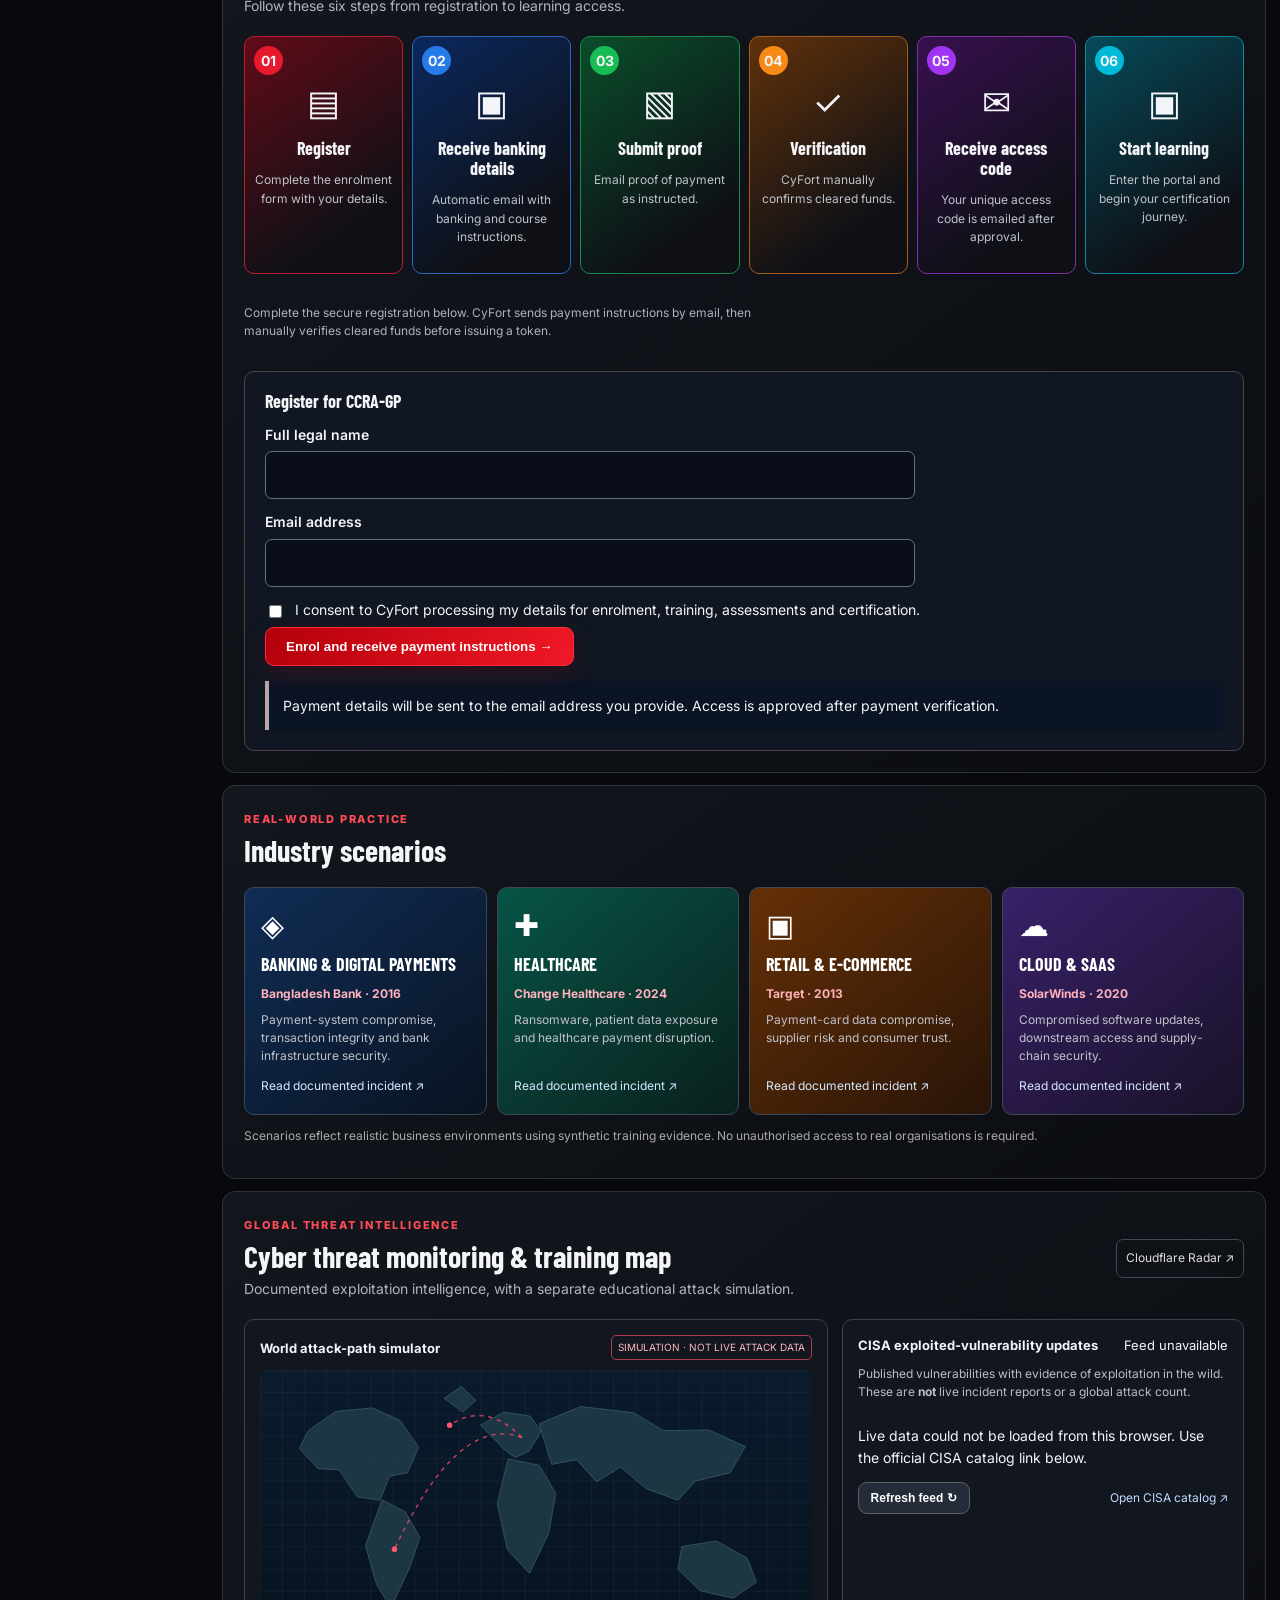
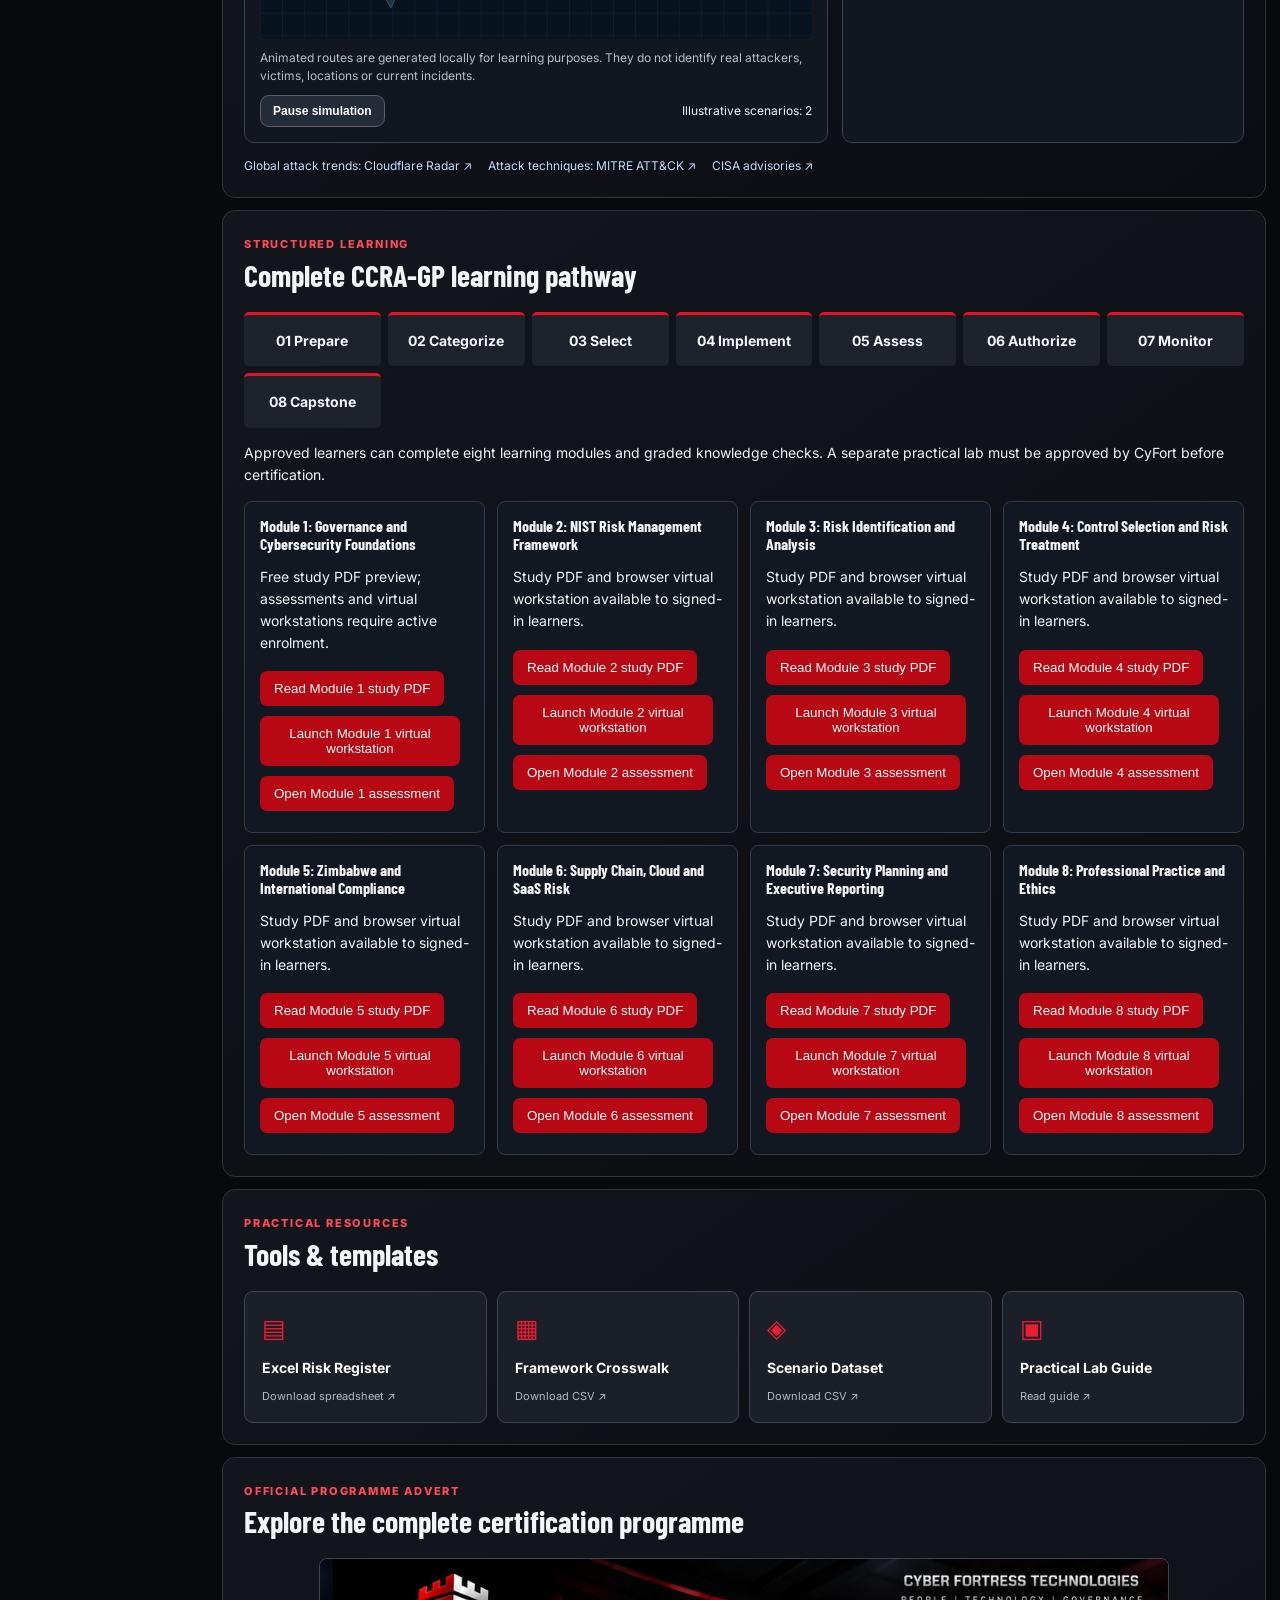
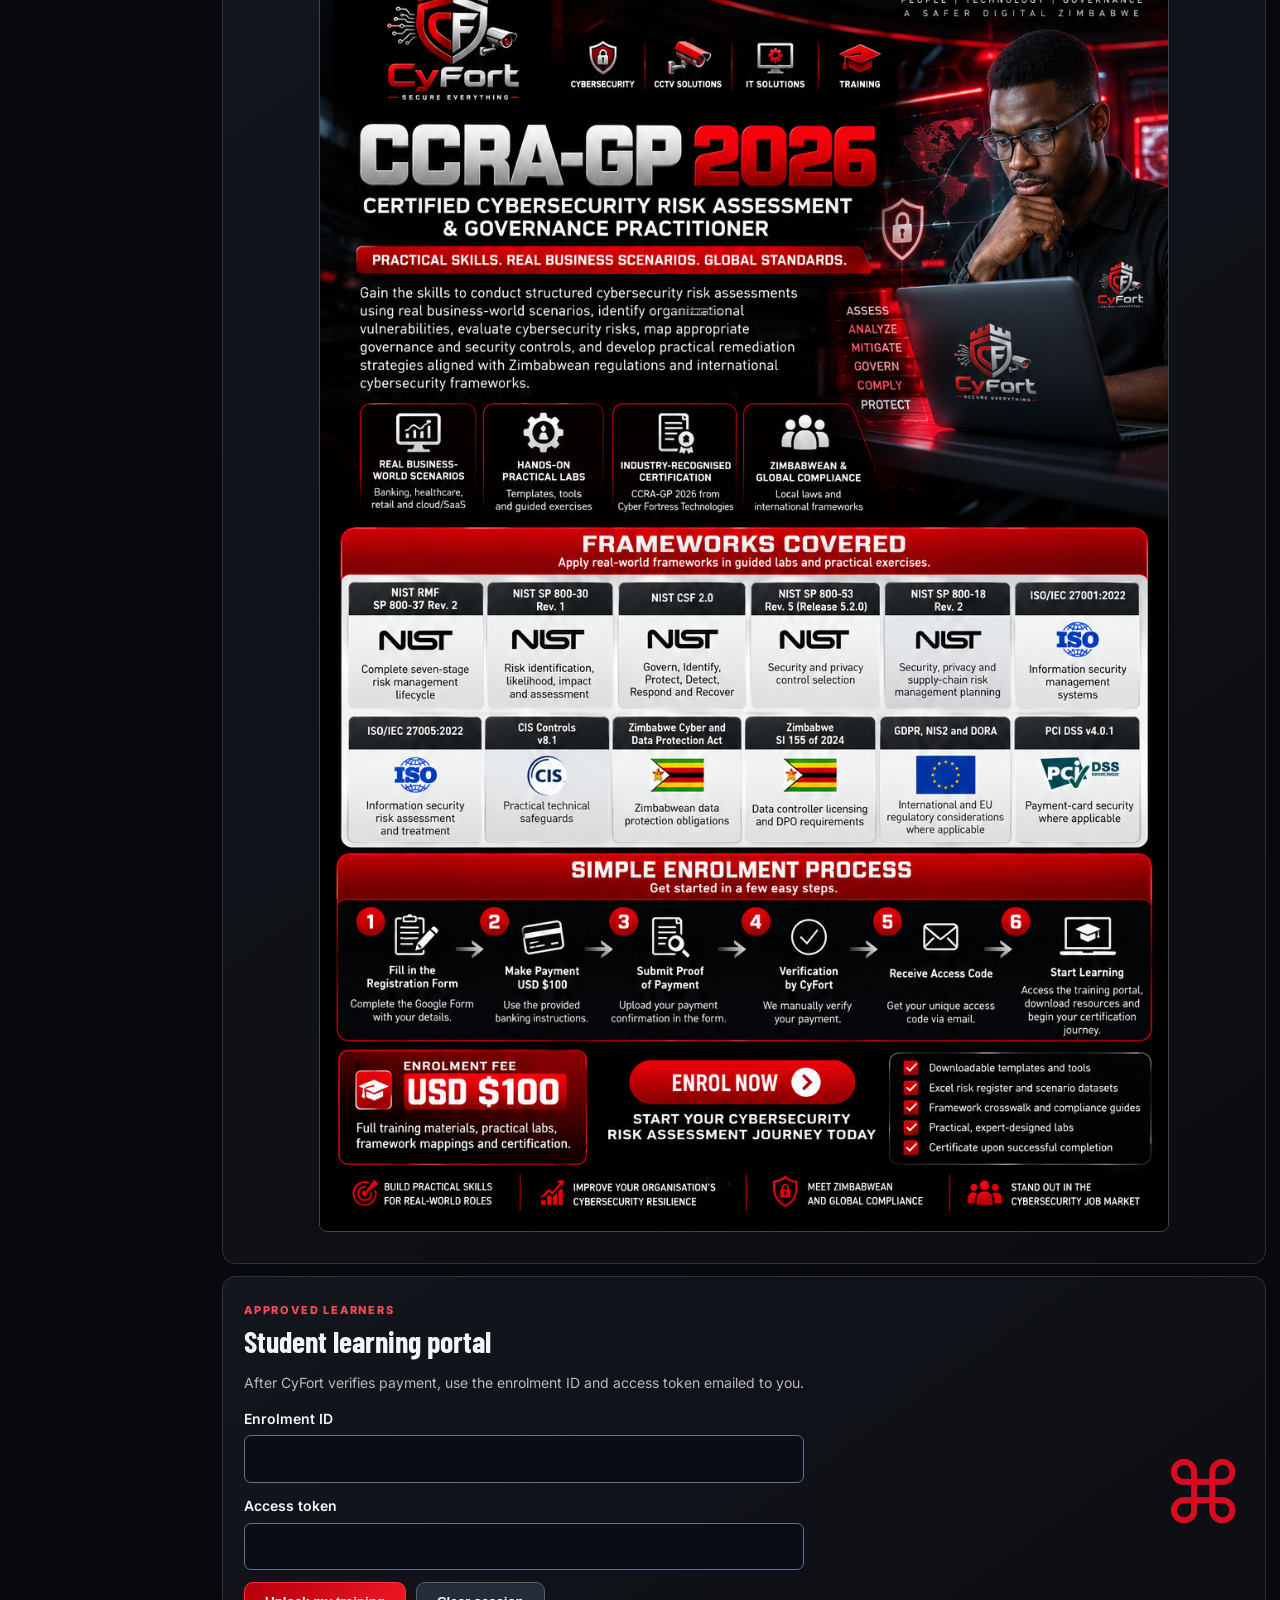
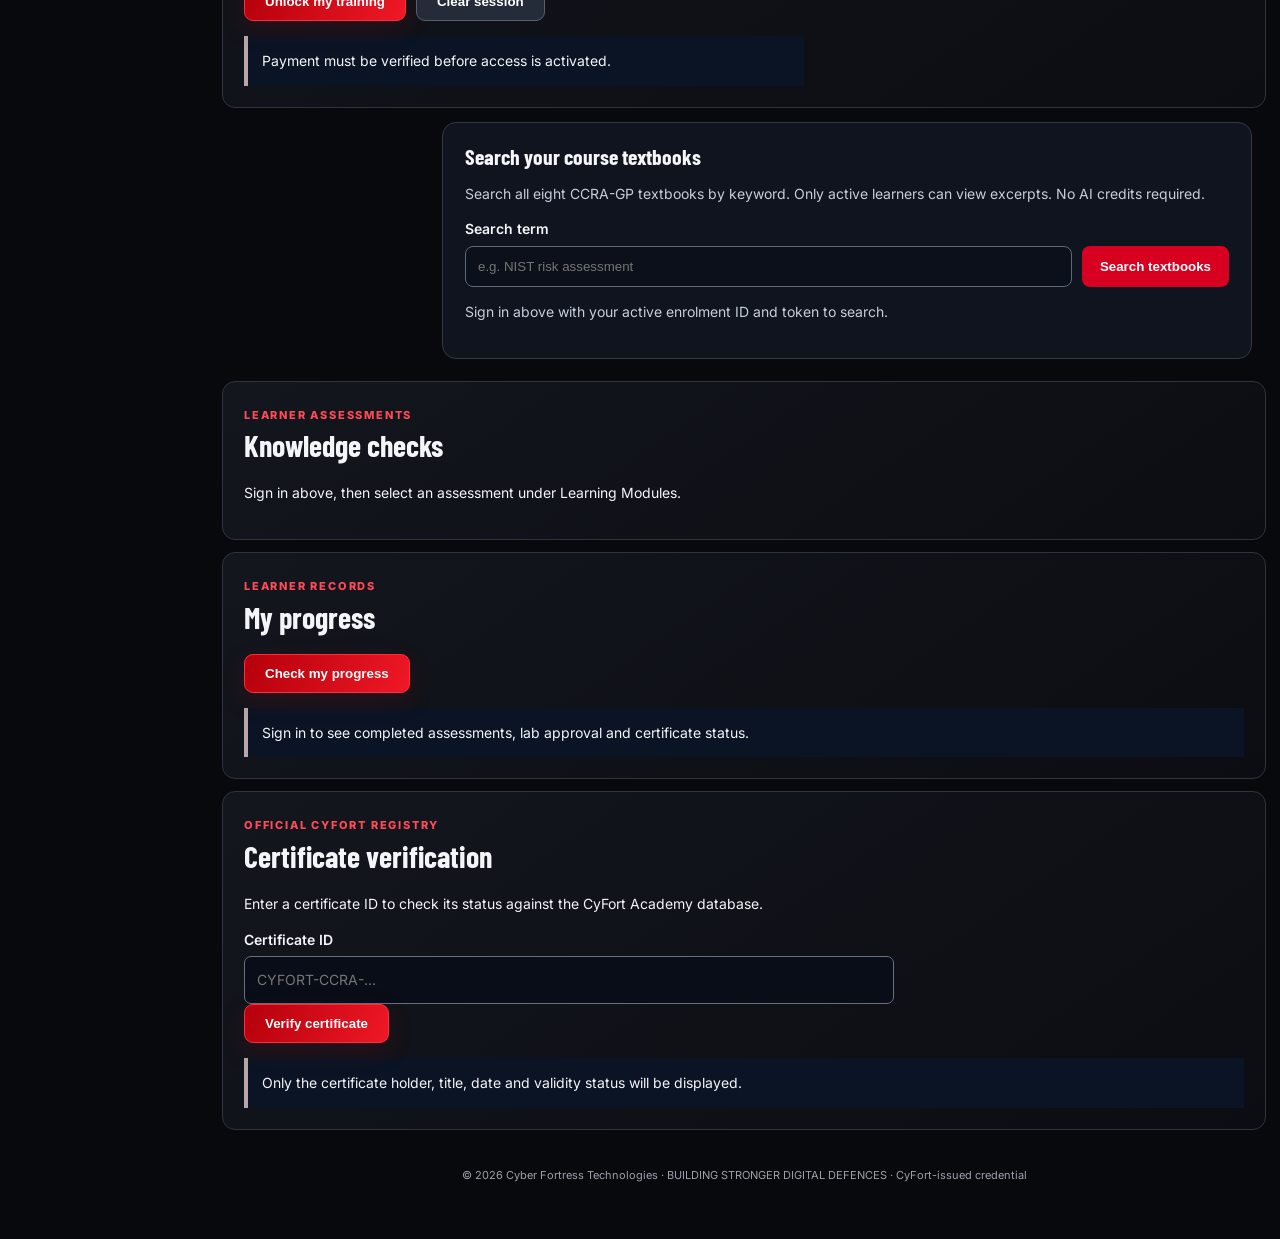
==== commit 60d53d27: "Add files via upload" ====
--- a/index.html
+++ b/index.html
@@ -7,6 +7,12 @@
 #frameworks .framework-grid > a.framework-card span { color:#ff4b62; }
 #frameworks .framework-grid > a.framework-card small { color:#d6d8df; }
 #frameworks .framework-grid > a.framework-card:hover, #frameworks .framework-grid > a.framework-card:focus-visible { border-color:#f43f54; box-shadow:0 0 0 2px rgba(244,63,84,.22); transform:translateY(-2px); outline:none; }
+</style><style id="cyfort-threat-styles">
+.scenario-grid .cyfort-scenario-link{display:flex;flex-direction:column;min-width:0;min-height:210px;padding:18px 16px;border:1px solid #3b4858;border-radius:10px;text-decoration:none;color:#fff;transition:transform .2s,border-color .2s,box-shadow .2s}
+.scenario-grid .cyfort-scenario-link:hover,.scenario-grid .cyfort-scenario-link:focus-visible{transform:translateY(-3px);border-color:#ed3349;box-shadow:0 8px 26px #0005;outline-offset:3px}
+.scenario-grid .cyfort-scenario-link.bank{background:linear-gradient(140deg,#102d55,#091321)}.scenario-grid .cyfort-scenario-link.health{background:linear-gradient(140deg,#075446,#0a201d)}.scenario-grid .cyfort-scenario-link.retail{background:linear-gradient(140deg,#653006,#281408)}.scenario-grid .cyfort-scenario-link.cloud{background:linear-gradient(140deg,#382169,#191127)}
+.scenario-grid .cyfort-scenario-link>span{font-size:30px;line-height:1.3}.scenario-grid .cyfort-scenario-link h3{margin:10px 0}.scenario-grid .cyfort-scenario-link strong{font-size:12px;color:#ffb2bc}.scenario-grid .cyfort-scenario-link p{font-size:12px;line-height:1.5;margin:8px 0 12px}.scenario-grid .cyfort-scenario-link small{font-size:12px;color:#d6e8ff;margin-top:auto}
+.cyfort-threat-layout{display:grid;grid-template-columns:minmax(0,1.45fr) minmax(270px,1fr);gap:14px}.cyfort-threat-map-card,.cyfort-threat-feed-card{background:#12161f;border:1px solid #3b414e;border-radius:10px;padding:15px;min-width:0}.cyfort-threat-heading{display:flex;flex-wrap:wrap;gap:8px;align-items:center;justify-content:space-between;margin-bottom:10px;font-size:13px}.cyfort-sim-badge{font-size:10px;color:#ffb5bd;border:1px solid #b03b4d;padding:4px 6px;border-radius:5px}.cyfort-map-stage{border-radius:7px;overflow:hidden;background:#081521}.cyfort-map-stage svg{width:100%;display:block}.cyfort-map-disclaimer,.cyfort-feed-explain{font-size:12px;color:#b6becb;line-height:1.5;margin:10px 0}.cyfort-sim-controls,.cyfort-feed-actions{display:flex;flex-wrap:wrap;align-items:center;gap:10px;justify-content:space-between;font-size:12px}.cyfort-sim-controls .button,.cyfort-feed-actions .button{padding:8px 12px;font-size:12px}.cyfort-feed-actions a,.cyfort-source-row a{color:#bddbff;text-decoration:none;font-size:12px}.cyfort-kev-feed{max-height:320px;overflow:auto;display:grid;gap:9px}.cyfort-kev-item{padding:10px;border:1px solid #343c4a;border-radius:7px;background:#1b202a}.cyfort-kev-item b{font-size:12px;color:#fff}.cyfort-kev-item p{margin:5px 0;color:#c8d0dc;font-size:12px;line-height:1.4}.cyfort-kev-item small{font-size:11px;color:#e9a9b1}.cyfort-kev-item a{color:#a8ceff;font-size:12px}.cyfort-source-row{display:flex;gap:16px;flex-wrap:wrap;margin-top:14px}.cyfort-sim-route{fill:none;stroke:#ff4c69;stroke-width:2;stroke-dasharray:6 7;opacity:.8;animation:cyfortDash 2.5s linear infinite}.cyfort-sim-point{fill:#ff526b;stroke:#ffb0be;stroke-width:1}.cyfort-sim-pulse{fill:none;stroke:#ff526b;stroke-width:2;animation:cyfortPulse 2.3s ease-out infinite}@keyframes cyfortDash{to{stroke-dashoffset:-26}}@keyframes cyfortPulse{0%{r:3;opacity:.95}100%{r:24;opacity:0}}@media(max-width:850px){.cyfort-threat-layout{grid-template-columns:1fr}}@media(prefers-reduced-motion:reduce){.cyfort-sim-route,.cyfort-sim-pulse{animation:none}}
 </style></head><body>
 <header class="topbar"><a class="brand" href="#dashboard"><img alt="CyFort official logo" src="cyfort-logo.png"/><span><b>CYBER FORTRESS TECHNOLOGIES</b><small>PEOPLE | TECHNOLOGY | GOVERNANCE</small></span></a><div class="topright"><span class="status">● CCRA-GP 2026</span><span class="connection" id="backendState" role="status">Connecting…</span><a class="topcta" href="#enrolment">Enrol now ↗</a></div></header>
 <div class="shell"><aside class="sidebar"><div class="sidebar-title">CYFORT ACADEMY</div><nav id="nav"><a class="active" href="#dashboard">⌂ <span>Dashboard</span></a><a href="#overview">▤ <span>Programme Overview</span></a><a href="#modules">▦ <span>Learning Modules</span></a><a href="#scenarios">◈ <span>Business Scenarios</span></a><a href="#frameworks">▥ <span>Frameworks</span></a><a href="#tools">▣ <span>Tools &amp; Templates</span></a><a href="#enrolment">↗ <span>Enrolment</span></a><a href="#access">◉ <span>Student Portal</span></a><a href="#assessments">☑ <span>Assessments</span></a><a href="#progress-section">▥ <span>My Progress</span></a><a href="#verification">◉ <span>Certificate</span></a></nav><div class="sidebar-bottom"><p>“Practical skills for real-world roles in cybersecurity risk and governance.”</p><div class="globe">◎</div><small>SECURE EVERYTHING</small></div></aside>
@@ -15,7 +21,11 @@
 <section class="panel" id="frameworks"><div class="section-heading"><div><span class="eyebrow">GOVERNANCE &amp; COMPLIANCE</span><h2>Frameworks covered</h2><p>Mapped to practical exercises and applicable regulatory considerations.</p></div><a class="quiet-link" href="docs/FRAMEWORK_MAPPING_2026.md">Framework guide ↗</a></div><div class="framework-grid"><a aria-label="Open NIST RMF official resource (new tab)" class="framework-card" href="https://csrc.nist.gov/pubs/sp/800/37/r2/final" rel="noopener noreferrer" target="_blank"><b>NIST RMF</b><span>SP 800-37 Rev. 2</span><small>Seven-stage risk management lifecycle</small></a><a aria-label="Open NIST SP 800-30 official resource (new tab)" class="framework-card" href="https://csrc.nist.gov/pubs/sp/800/30/r1/final" rel="noopener noreferrer" target="_blank"><b>NIST SP 800-30</b><span>Rev. 1</span><small>Likelihood, impact and risk assessment</small></a><a aria-label="Open NIST CSF 2.0 official resource (new tab)" class="framework-card" href="https://www.nist.gov/cyberframework" rel="noopener noreferrer" target="_blank"><b>NIST CSF 2.0</b><span>Six functions</span><small>Govern · Identify · Protect · Detect · Respond · Recover</small></a><a aria-label="Open NIST SP 800-53 official resource (new tab)" class="framework-card" href="https://csrc.nist.gov/pubs/sp/800/53/r5/upd1/final" rel="noopener noreferrer" target="_blank"><b>NIST SP 800-53</b><span>Rev. 5 · Rel. 5.2.0</span><small>Security and privacy controls</small></a><a aria-label="Open NIST SP 800-18 official resource (new tab)" class="framework-card" href="https://csrc.nist.gov/pubs/sp/800/18/r2/final" rel="noopener noreferrer" target="_blank"><b>NIST SP 800-18</b><span>Rev. 2</span><small>Security, privacy and supply-chain planning</small></a><a aria-label="Open ISO/IEC 27001 official resource (new tab)" class="framework-card" href="https://www.iso.org/standard/27001" rel="noopener noreferrer" target="_blank"><b>ISO/IEC 27001</b><span>2022</span><small>Information security management systems</small></a><a aria-label="Open ISO/IEC 27005 official resource (new tab)" class="framework-card" href="https://www.iso.org/standard/80585.html" rel="noopener noreferrer" target="_blank"><b>ISO/IEC 27005</b><span>2022</span><small>Risk assessment and treatment</small></a><a aria-label="Open CIS Controls official resource (new tab)" class="framework-card" href="https://www.cisecurity.org/controls" rel="noopener noreferrer" target="_blank"><b>CIS Controls</b><span>v8.1</span><small>Practical technical safeguards</small></a><a aria-label="Open ZIMBABWE official resource (new tab)" class="framework-card" href="https://eur-lex.europa.eu/eli/reg/2016/679/oj" rel="noopener noreferrer" target="_blank"><b>GDPR</b><span>Regulation (EU) 2016/679</span><small>EU General Data Protection Regulation</small></a><a aria-label="Open ZIMBABWE official resource (new tab)" class="framework-card" href="https://www.potraz.gov.zw/wp-content/uploads/2025/02/sI-155-of-2024-Cyber-and-Data-Protection-Normal_240913_1250178.pdf" rel="noopener noreferrer" target="_blank"><b>ZIMBABWE</b><span>SI 155 of 2024</span><small>Controller licensing and DPO requirements</small></a><a aria-label="Open GDPR regulation (new tab); additional EU regulations listed below" class="framework-card" href="https://eur-lex.europa.eu/eli/reg/2016/679/oj" rel="noopener noreferrer" target="_blank"><b>EU REGULATIONS</b><span>GDPR · NIS2 · DORA</span><small>GDPR official legislation ↗</small></a><a aria-label="Open PCI DSS official resource (new tab)" class="framework-card" href="https://www.pcisecuritystandards.org/document_library/" rel="noopener noreferrer" target="_blank"><b>PCI DSS</b><span>v4.0.1</span><small>Payment-card security where applicable</small></a><a aria-label="Open NIS2 official regulation (new tab)" class="framework-card" href="https://eur-lex.europa.eu/eli/dir/2022/2555/oj" rel="noopener noreferrer" target="_blank"><b>NIS2</b><span>Directive (EU) 2022/2555</span><small>Cybersecurity requirements where applicable</small></a><a aria-label="Open DORA official regulation (new tab)" class="framework-card" href="https://eur-lex.europa.eu/eli/reg/2022/2554/oj" rel="noopener noreferrer" target="_blank"><b>DORA</b><span>Regulation (EU) 2022/2554</span><small>Digital operational resilience for financial entities</small></a><a aria-label="Open OSINT Framework website (new tab)" class="framework-card" href="https://osintframework.com/" rel="noopener noreferrer" target="_blank"><b>OSINT FRAMEWORK</b><span>Open-source intelligence</span><small>Explore public-information research tools ↗</small></a><a aria-label="Open MITRE ATT&amp;CK official website (new tab)" class="framework-card" href="https://attack.mitre.org/matrices/enterprise/" rel="noopener noreferrer" target="_blank"><b>MITRE ATT&amp;CK</b><span>Enterprise ATT&amp;CK matrix</span><small>Adversary tactics, techniques and threat-informed defence</small></a><a aria-label="Open POTRAZ official website (new tab)" class="framework-card" href="https://www.potraz.gov.zw/" rel="noopener noreferrer" target="_blank"><b>POTRAZ</b><span>Zimbabwe regulator</span><small>Postal and Telecommunications Regulatory Authority of Zimbabwe</small></a><a aria-label="Read Zimbabwe Cyber and Data Protection Act PDF (opens in new tab)" class="framework-card" href="https://www.potraz.gov.zw/wp-content/uploads/2026/02/ACT-CDPA.pdf" rel="noopener noreferrer" target="_blank"><b>ZIMBABWE CYBER AND DATA PROTECTION ACT</b><span>Chapter 12:07 · Official PDF</span><small>Read the legislation hosted by POTRAZ ↗</small></a></div></section>
 <section class="panel" id="enrolment"><div class="section-heading"><div><span class="eyebrow">SIMPLE &amp; TRANSPARENT</span><h2>Your enrolment journey</h2><p>Follow these six steps from registration to learning access.</p></div></div><div class="journey"><article class="step red"><b>01</b><span class="step-icon">▤</span><h3>Register</h3><p>Complete the enrolment form with your details.</p></article><article class="step blue"><b>02</b><span class="step-icon">▣</span><h3>Receive banking details</h3><p>Automatic email with banking and course instructions.</p></article><article class="step green"><b>03</b><span class="step-icon">▧</span><h3>Submit proof</h3><p>Email proof of payment as instructed.</p></article><article class="step orange"><b>04</b><span class="step-icon">✓</span><h3>Verification</h3><p>CyFort manually confirms cleared funds.</p></article><article class="step purple"><b>05</b><span class="step-icon">✉</span><h3>Receive access code</h3><p>Your unique access code is emailed after approval.</p></article><article class="step cyan"><b>06</b><span class="step-icon">▣</span><h3>Start learning</h3><p>Enter the portal and begin your certification journey.</p></article></div><div class="journey-actions"><p>Complete the secure registration below. CyFort sends payment instructions by email, then manually verifies cleared funds before issuing a token.</p></div>
 <div class="portal-card" id="registration"><h3>Register for CCRA-GP</h3><form id="enrollForm"><label for="fullName">Full legal name</label><input autocomplete="name" id="fullName" maxlength="120" minlength="3" name="fullName" required=""/><label for="email">Email address</label><input autocomplete="email" id="email" name="email" required="" type="email"/><label class="consent"><input id="consent" required="" type="checkbox"/> I consent to CyFort processing my details for enrolment, training, assessments and certification.</label><button class="button" type="submit">Enrol and receive payment instructions →</button></form><div aria-live="polite" class="api-status" id="enrollStatus" role="status">Payment details will be sent to the email address you provide. Access is approved after payment verification.</div></div></section>
-<section class="panel" id="scenarios"><div class="section-heading"><div><span class="eyebrow">REAL-WORLD PRACTICE</span><h2>Industry scenarios</h2></div></div><div class="scenario-grid"><article class="bank"><span>◈</span><h3>BANKING &amp; DIGITAL PAYMENTS</h3><p>Account takeover, privileged access, transaction integrity and third-party risk.</p></article><article class="health"><span>✚</span><h3>HEALTHCARE</h3><p>Patient information, ransomware, system availability and recovery.</p></article><article class="retail"><span>▣</span><h3>RETAIL &amp; E-COMMERCE</h3><p>POS systems, customer data, APIs and supplier access.</p></article><article class="cloud"><span>☁</span><h3>CLOUD &amp; SAAS</h3><p>Identity, tenant isolation, CI/CD, secrets and resilience.</p></article></div><p class="note">Scenarios reflect realistic business environments using synthetic training evidence. No unauthorised access to real organisations is required.</p></section>
+<section class="panel" id="scenarios"><div class="section-heading"><div><span class="eyebrow">REAL-WORLD PRACTICE</span><h2>Industry scenarios</h2></div></div><div class="scenario-grid"><a aria-label="BANKING &amp; DIGITAL PAYMENTS: Read documented incident Bangladesh Bank · 2016 (opens in new tab)" class="cyfort-scenario-link bank" href="https://www.swift.com/swift-resource/210491/download?language=en" rel="noopener noreferrer" target="_blank"><span>◈</span><h3>BANKING &amp; DIGITAL PAYMENTS</h3><strong>Bangladesh Bank · 2016</strong><p>Payment-system compromise, transaction integrity and bank infrastructure security.</p><small>Read documented incident ↗</small></a><a aria-label="HEALTHCARE: Read documented incident Change Healthcare · 2024 (opens in new tab)" class="cyfort-scenario-link health" href="https://www.hhs.gov/hipaa/for-professionals/special-topics/change-healthcare-cybersecurity-incident-frequently-asked-questions/index.html" rel="noopener noreferrer" target="_blank"><span>✚</span><h3>HEALTHCARE</h3><strong>Change Healthcare · 2024</strong><p>Ransomware, patient data exposure and healthcare payment disruption.</p><small>Read documented incident ↗</small></a><a aria-label="RETAIL &amp; E-COMMERCE: Read documented incident Target · 2013 (opens in new tab)" class="cyfort-scenario-link retail" href="https://www.ftc.gov/system/files/documents/plain-language/annexes_eu-us_privacy_shield_en1.pdf" rel="noopener noreferrer" target="_blank"><span>▣</span><h3>RETAIL &amp; E-COMMERCE</h3><strong>Target · 2013</strong><p>Payment-card data compromise, supplier risk and consumer trust.</p><small>Read documented incident ↗</small></a><a aria-label="CLOUD &amp; SAAS: Read documented incident SolarWinds · 2020 (opens in new tab)" class="cyfort-scenario-link cloud" href="https://www.cisa.gov/news-events/alerts/2020/12/13/active-exploitation-solarwinds-software" rel="noopener noreferrer" target="_blank"><span>☁</span><h3>CLOUD &amp; SAAS</h3><strong>SolarWinds · 2020</strong><p>Compromised software updates, downstream access and supply-chain security.</p><small>Read documented incident ↗</small></a></div><p class="note">Scenarios reflect realistic business environments using synthetic training evidence. No unauthorised access to real organisations is required.</p></section><section aria-labelledby="cyfortThreatTitle" class="panel cyfort-threat-panel" id="threat-intelligence">
+<div class="section-heading"><div><span class="eyebrow">GLOBAL THREAT INTELLIGENCE</span><h2 id="cyfortThreatTitle">Cyber threat monitoring &amp; training map</h2><p>Documented exploitation intelligence, with a separate educational attack simulation.</p></div><a class="quiet-link" href="https://radar.cloudflare.com/security-and-attacks" rel="noopener noreferrer" target="_blank">Cloudflare Radar ↗</a></div>
+<div class="cyfort-threat-layout"><div class="cyfort-threat-map-card"><div class="cyfort-threat-heading"><b>World attack-path simulator</b><span class="cyfort-sim-badge">SIMULATION · NOT LIVE ATTACK DATA</span></div><div class="cyfort-map-stage" id="cyfortMapStage"><svg aria-label="Illustrative global map with simulated cyberattack routes" id="cyfortWorldMap" preserveaspectratio="xMidYMid meet" role="img" viewbox="0 0 800 390"><defs><pattern height="32" id="cyfortGrid" patternunits="userSpaceOnUse" width="32"><path d="M32 0H0V32" fill="none" stroke="#273b4b" stroke-width=".7"></path></pattern><lineargradient id="cyfortOcean" x2="0" y2="1"><stop stop-color="#0b1c2d"></stop><stop offset="1" stop-color="#07121e"></stop></lineargradient></defs><rect fill="url(#cyfortOcean)" height="390" width="800"></rect><rect fill="url(#cyfortGrid)" height="390" width="800"></rect><g fill="#203c48" opacity=".85" stroke="#477282" stroke-width="1"><path d="M70 88L110 60 163 55 203 73 230 112 214 149 188 154 174 189 141 184 115 145 84 143 57 114Z"></path><path d="M177 188L211 206 232 243 217 287 190 345 169 311 153 255Z"></path><path d="M320 80L354 61 392 67 408 89 390 118 370 127 354 115Z"></path><path d="M360 129L405 138 429 179 419 236 391 295 359 261 344 194Z"></path><path d="M405 78L465 53 542 62 585 88 651 87 704 111 682 149 632 161 606 189 560 172 523 141 488 162 459 130 423 137Z"></path><path d="M612 256L662 248 707 273 720 308 686 331 638 320 606 289Z"></path><path d="M267 41L292 24 313 44 294 61Z"></path></g><g id="cyfortSimPaths"></g><g id="cyfortSimDots"></g></svg></div><p class="cyfort-map-disclaimer">Animated routes are generated locally for learning purposes. They do not identify real attackers, victims, locations or current incidents.</p><div class="cyfort-sim-controls"><button class="button secondary" id="cyfortSimToggle" type="button">Pause simulation</button><span aria-live="polite" id="cyfortSimCounter">Illustrative scenarios: 0</span></div></div>
+<div class="cyfort-threat-feed-card"><div class="cyfort-threat-heading"><b>CISA exploited-vulnerability updates</b><span id="cyfortFeedStatus" role="status">Loading…</span></div><p class="cyfort-feed-explain">Published vulnerabilities with evidence of exploitation in the wild. These are <strong>not</strong> live incident reports or a global attack count.</p><div aria-live="polite" class="cyfort-kev-feed" id="cyfortKevFeed"><p>Loading CISA data…</p></div><div class="cyfort-feed-actions"><button class="button secondary" id="cyfortRefreshFeed" type="button">Refresh feed ↻</button><a href="https://www.cisa.gov/known-exploited-vulnerabilities-catalog" rel="noopener noreferrer" target="_blank">Open CISA catalog ↗</a></div></div></div>
+<div class="cyfort-source-row"><a href="https://radar.cloudflare.com/security-and-attacks" rel="noopener noreferrer" target="_blank">Global attack trends: Cloudflare Radar ↗</a><a href="https://attack.mitre.org/" rel="noopener noreferrer" target="_blank">Attack techniques: MITRE ATT&amp;CK ↗</a><a href="https://www.cisa.gov/news-events/cybersecurity-advisories" rel="noopener noreferrer" target="_blank">CISA advisories ↗</a></div></section>
 <section class="panel" id="modules"><div class="section-heading"><div><span class="eyebrow">STRUCTURED LEARNING</span><h2>Complete CCRA-GP learning pathway</h2></div></div><div class="module-list"><span>01 Prepare</span><span>02 Categorize</span><span>03 Select</span><span>04 Implement</span><span>05 Assess</span><span>06 Authorize</span><span>07 Monitor</span><span>08 Capstone</span></div><p>Approved learners can complete eight learning modules and graded knowledge checks. A separate practical lab must be approved by CyFort before certification.</p><div class="assessment-grid" id="moduleCards"></div></section>
 <section class="panel" id="tools"><div class="section-heading"><div><span class="eyebrow">PRACTICAL RESOURCES</span><h2>Tools &amp; templates</h2></div></div><div class="download-grid"><a download="" href="CyFort_NIST_RMF_Risk_Register.xlsx">▤ <b>Excel Risk Register</b><small>Download spreadsheet ↗</small></a><a download="" href="data/framework-crosswalk.csv">▦ <b>Framework Crosswalk</b><small>Download CSV ↗</small></a><a download="" href="data/business-scenarios.csv">◈ <b>Scenario Dataset</b><small>Download CSV ↗</small></a><a href="docs/REAL_WORLD_LAB_GUIDE.md">▣ <b>Practical Lab Guide</b><small>Read guide ↗</small></a></div></section>
 <section class="panel advert"><div class="section-heading"><div><span class="eyebrow">OFFICIAL PROGRAMME ADVERT</span><h2>Explore the complete certification programme</h2></div></div><img alt="CyFort CCRA-GP 2026 full certification advert with covered frameworks and enrolment process" loading="lazy" src="ccra-gp-advert.png"/></section>
@@ -26,4 +36,29 @@
 <footer>© <span id="year"></span> Cyber Fortress Technologies · BUILDING STRONGER DIGITAL DEFENCES · CyFort-issued credential</footer></main>
 <aside class="right-rail"><div class="rail-panel"><h3>My Progress</h3><div class="progress-circle">0%</div><a href="#modules">▦   Modules <span>0 / 8</span></a><a href="#scenarios">▣   Scenarios <span>4 areas</span></a><a href="#assessments">☑   Assessments</a><a href="#verification">◉   Certificate <span>Not issued</span></a><a class="button rail-cta" href="#access">▶ Start Learning</a></div><div class="rail-panel"><h3>Quick Links</h3><a href="#overview">Programme Overview ↗</a><a href="#frameworks">Framework Crosswalk ↗</a><a href="#tools">Templates &amp; Tools ↗</a><a href="#enrolment">Enrolment ↗</a><a href="#verification">Certificate verification ↗</a></div></aside></div>
 <section aria-labelledby="qrHeading" class="qr-standalone" hidden="" id="qrVerificationView"><div class="qr-card"><img alt="Cyber Fortress Technologies official logo" src="cyfort-logo.png"/><h1 id="qrHeading">CyFort Academy — Certificate Verification</h1><p>Official verification service of Cyber Fortress Technologies</p><div aria-live="polite" class="api-status" id="qrStatus" role="status">Preparing verification…</div><a href="./">← Return to CyFort Academy</a></div></section>
-<iframe hidden="" id="bridge" title="CyFort secure service"></iframe><script src="config.js"></script><script src="app.js"></script><script>document.getElementById('year').textContent=new Date().getFullYear();const links=[...document.querySelectorAll('#nav a')];links.forEach(a=>a.addEventListener('click',()=>{links.forEach(x=>x.classList.remove('active'));a.classList.add('active')}));</script><script src="ai-chat.js"></script><script src="course-search.js"></script></body></html>
+<iframe hidden="" id="bridge" title="CyFort secure service"></iframe><script src="config.js"></script><script src="app.js"></script><script>document.getElementById('year').textContent=new Date().getFullYear();const links=[...document.querySelectorAll('#nav a')];links.forEach(a=>a.addEventListener('click',()=>{links.forEach(x=>x.classList.remove('active'));a.classList.add('active')}));</script><script src="ai-chat.js"></script><script src="course-search.js"></script><script id="cyfort-threat-script">
+(()=>{'use strict';
+const svgNS='http://www.w3.org/2000/svg';
+const pathLayer=document.getElementById('cyfortSimPaths'), dotLayer=document.getElementById('cyfortSimDots');
+const toggle=document.getElementById('cyfortSimToggle'), countEl=document.getElementById('cyfortSimCounter');
+const places=[[140,120],[195,260],[380,98],[392,194],[508,110],[622,128],[665,284],[275,80]];
+let running=true,simCount=0;
+const make=(tag,attrs)=>{const el=document.createElementNS(svgNS,tag);Object.entries(attrs).forEach(([k,v])=>el.setAttribute(k,v));return el;};
+function step(){if(!running)return;const a=places[Math.floor(Math.random()*places.length)];let b=places[Math.floor(Math.random()*places.length)];if(a===b)b=places[(places.indexOf(a)+3)%places.length];const midX=(a[0]+b[0])/2,midY=Math.min(a[1],b[1])-35;
+const path=make('path',{d:`M${a[0]} ${a[1]} Q${midX} ${midY} ${b[0]} ${b[1]}`,class:'cyfort-sim-route'});
+const dot=make('circle',{cx:b[0],cy:b[1],r:3,class:'cyfort-sim-point'}),pulse=make('circle',{cx:b[0],cy:b[1],r:3,class:'cyfort-sim-pulse'});
+pathLayer.append(path);dotLayer.append(dot,pulse);simCount++;countEl.textContent=`Illustrative scenarios: ${simCount}`;
+while(pathLayer.children.length>7)pathLayer.firstChild.remove();while(dotLayer.children.length>14){dotLayer.firstChild.remove();dotLayer.firstChild.remove();}}
+if(!window.matchMedia('(prefers-reduced-motion: reduce)').matches){step();setInterval(step,2200)}else{toggle.textContent='Simulation paused (reduced motion)';running=false;}
+toggle.addEventListener('click',()=>{running=!running;toggle.textContent=running?'Pause simulation':'Resume simulation';if(!running){pathLayer.querySelectorAll('path').forEach(p=>p.style.animationPlayState='paused');dotLayer.querySelectorAll('.cyfort-sim-pulse').forEach(p=>p.style.animationPlayState='paused')}else{pathLayer.querySelectorAll('path').forEach(p=>p.style.animationPlayState='running');dotLayer.querySelectorAll('.cyfort-sim-pulse').forEach(p=>p.style.animationPlayState='running');}});
+const feed=document.getElementById('cyfortKevFeed'),status=document.getElementById('cyfortFeedStatus'),refresh=document.getElementById('cyfortRefreshFeed');
+const endpoints=['https://raw.githubusercontent.com/cisagov/kev-data/develop/known_exploited_vulnerabilities.json','https://www.cisa.gov/sites/default/files/feeds/known_exploited_vulnerabilities.json'];
+async function update(){status.textContent='Fetching…';refresh.disabled=true;let data=null;
+for(const url of endpoints){try{const response=await fetch(url,{cache:'no-store',signal:AbortSignal.timeout(12000)});if(!response.ok)throw Error('HTTP '+response.status);const json=await response.json();if(!Array.isArray(json.vulnerabilities))throw Error('Invalid feed');data=json;break;}catch(e){console.warn('CISA feed unavailable:',url,e.message)}}
+feed.replaceChildren();if(!data){status.textContent='Feed unavailable';const p=document.createElement('p');p.textContent='Live data could not be loaded from this browser. Use the official CISA catalog link below.';feed.append(p);refresh.disabled=false;return;}
+const list=[...data.vulnerabilities].sort((a,b)=>String(b.dateAdded||'').localeCompare(String(a.dateAdded||''))).slice(0,8);
+for(const v of list){const item=document.createElement('article');item.className='cyfort-kev-item';const title=document.createElement('b');title.textContent=(v.cveID||'CVE')+' · '+(v.vendorProject||'Unknown vendor');const desc=document.createElement('p');desc.textContent=v.vulnerabilityName||v.shortDescription||'Known exploited vulnerability';const meta=document.createElement('small');meta.textContent='Added to CISA catalog: '+(v.dateAdded||'unknown');const link=document.createElement('a');link.href='https://www.cve.org/CVERecord?id='+encodeURIComponent(v.cveID||'');link.target='_blank';link.rel='noopener noreferrer';link.textContent='View CVE record ↗';item.append(title,desc,meta,document.createElement('br'),link);feed.append(item)}
+status.textContent='Catalog: '+(data.dateReleased||'latest published')+' · Checked '+new Date().toLocaleTimeString();refresh.disabled=false;}
+refresh.addEventListener('click',update);update();setInterval(update,60*60*1000);
+})();
+</script></body></html>
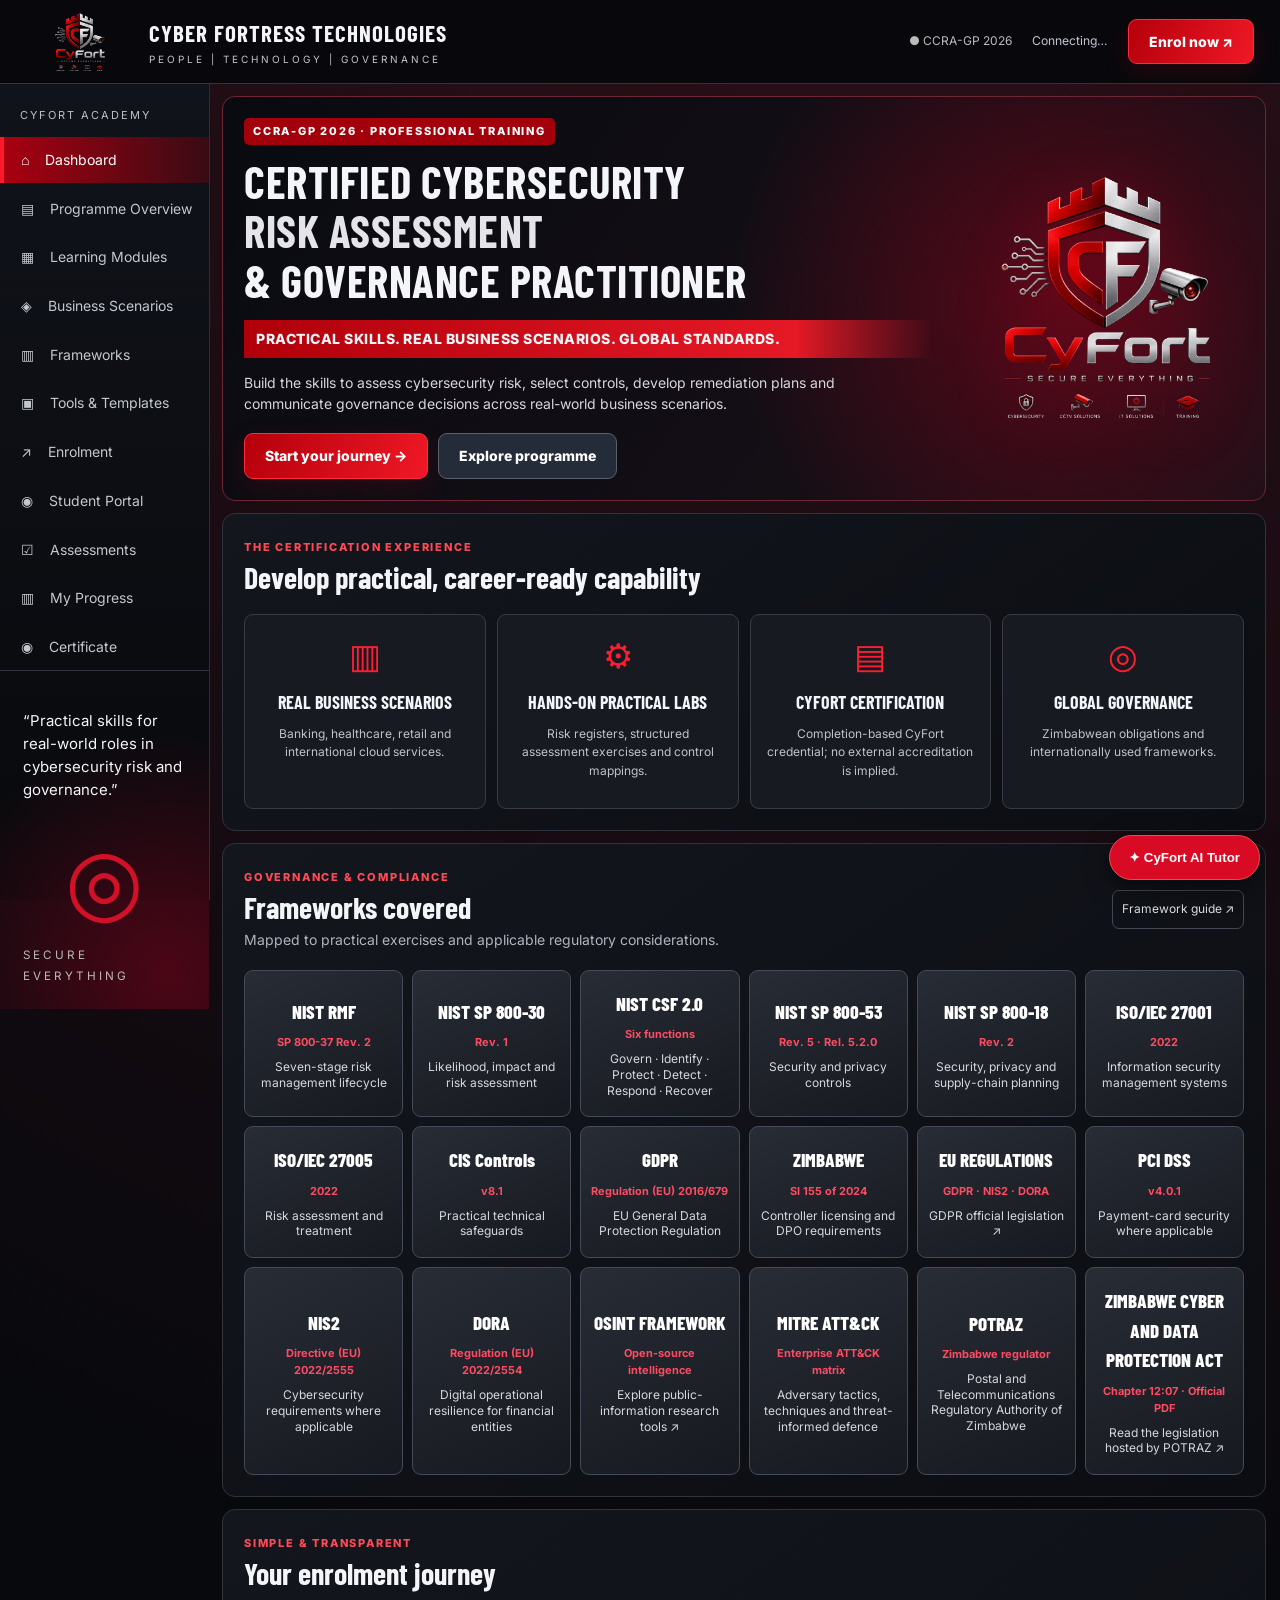
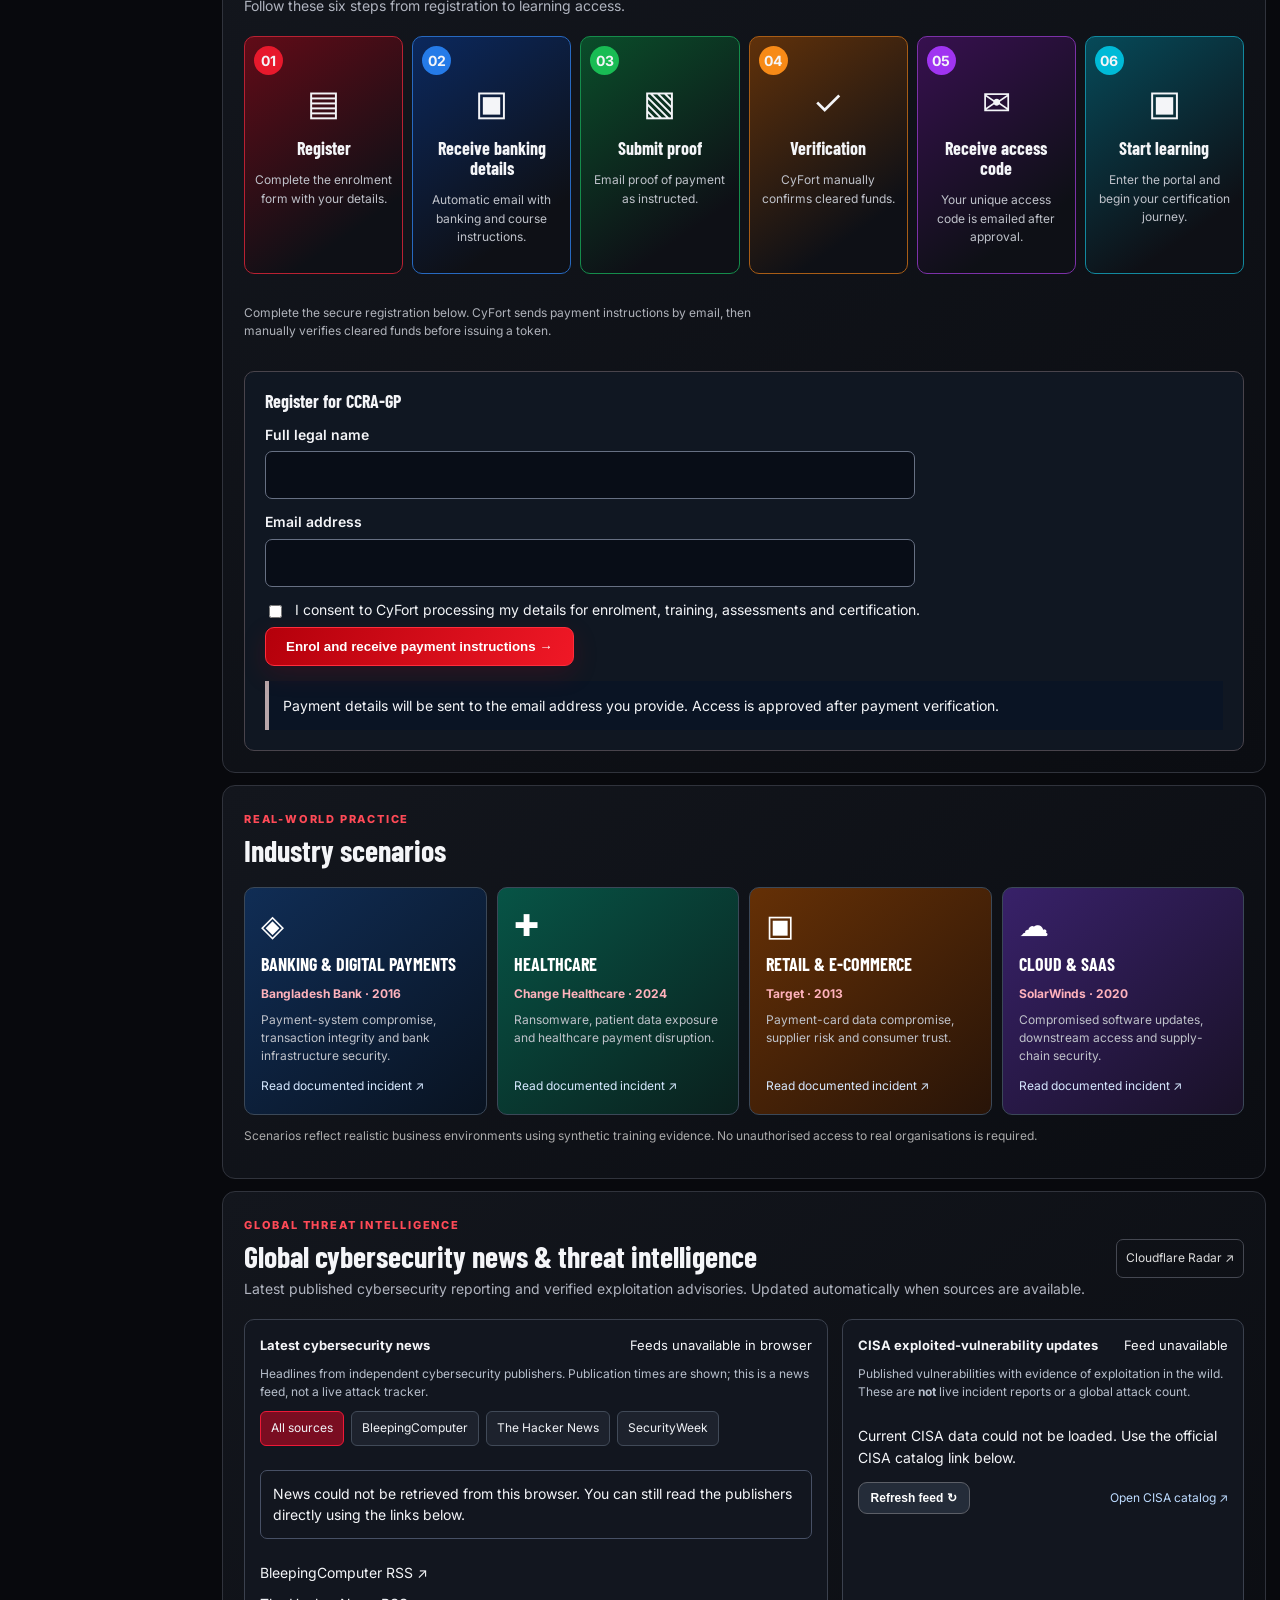
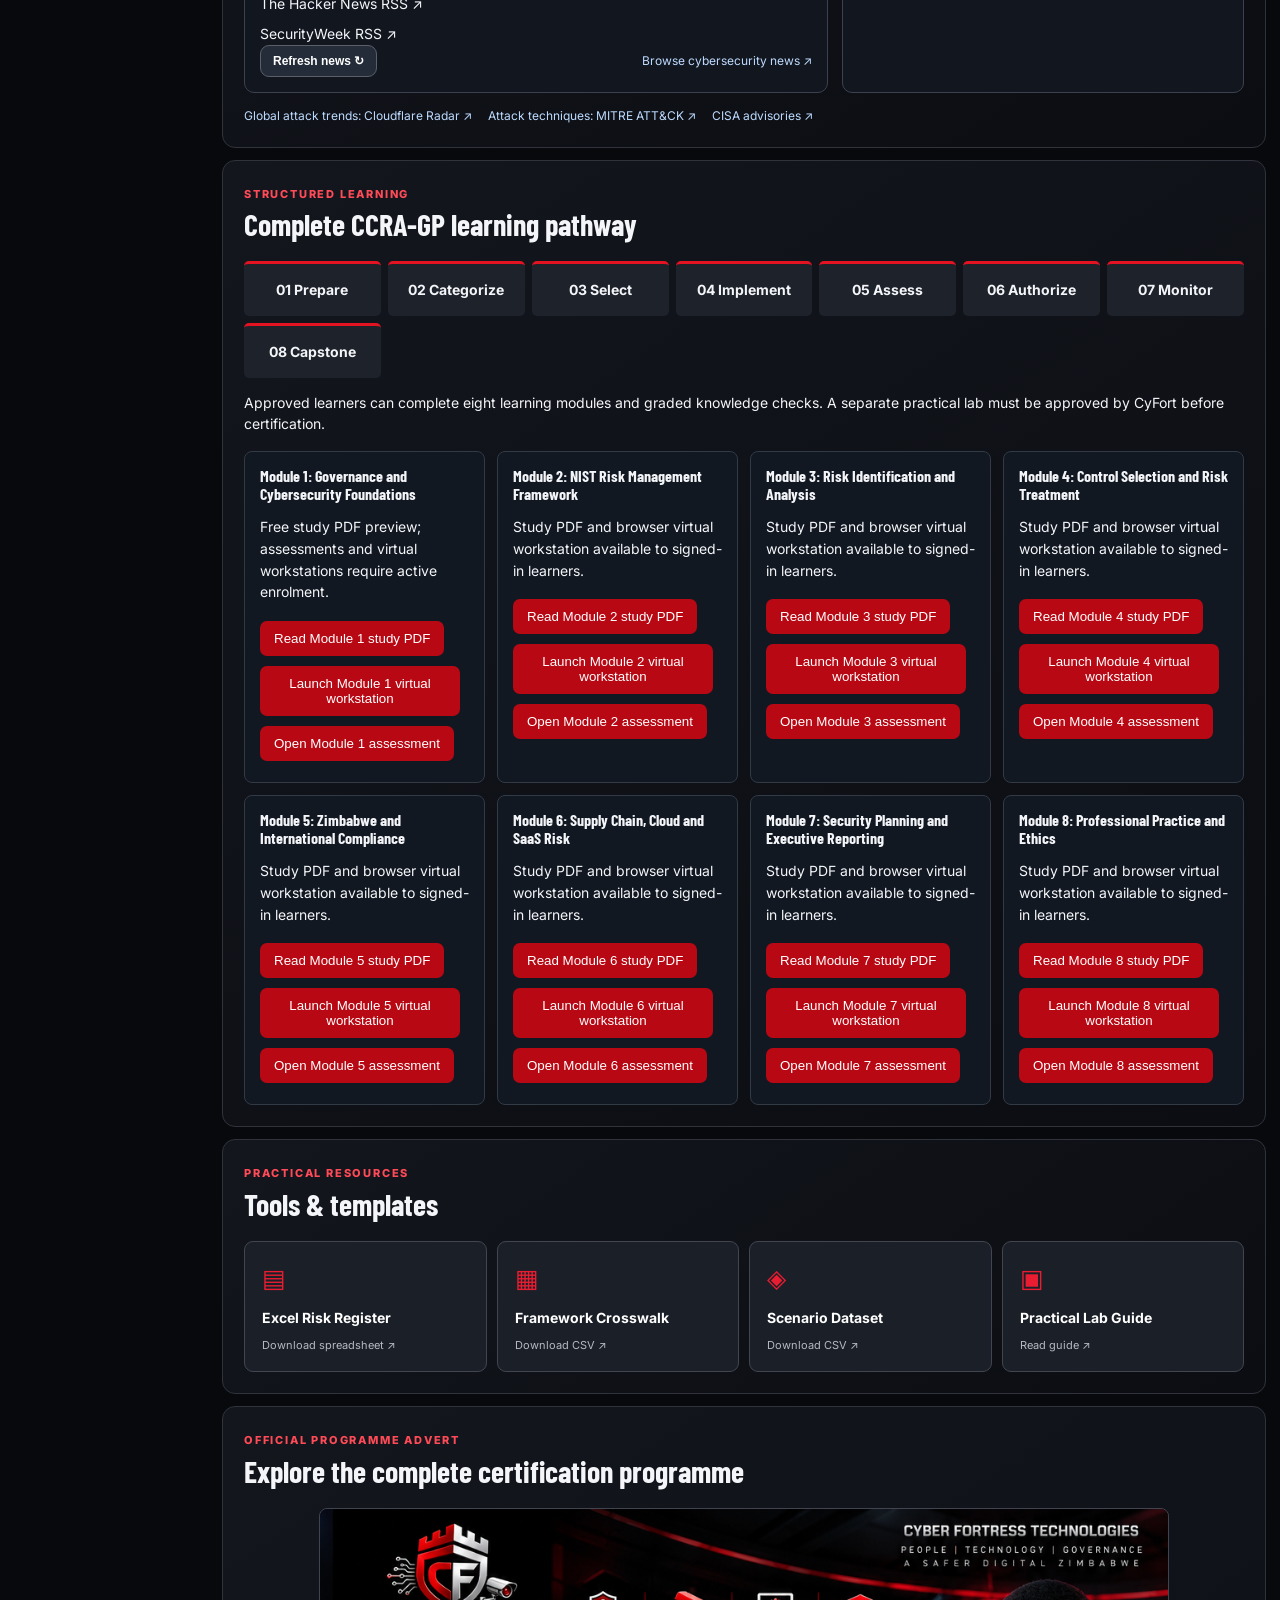
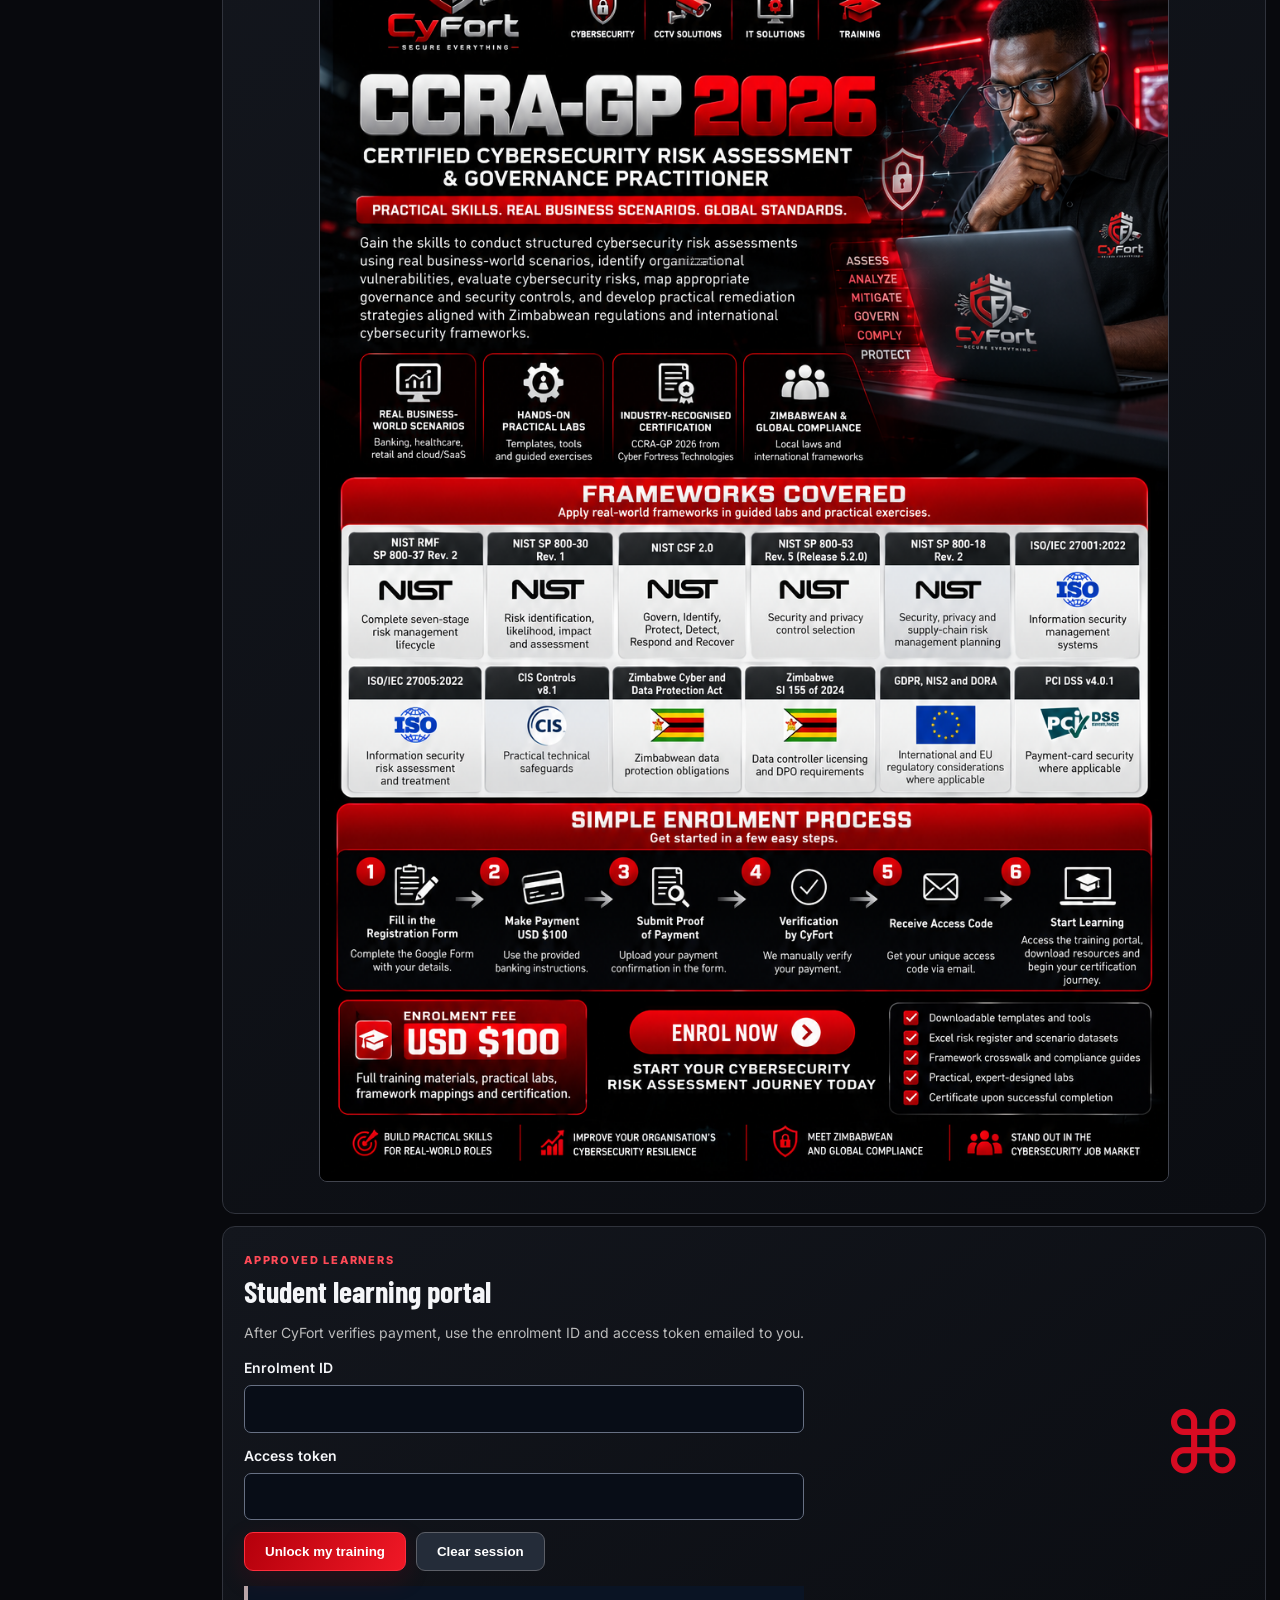
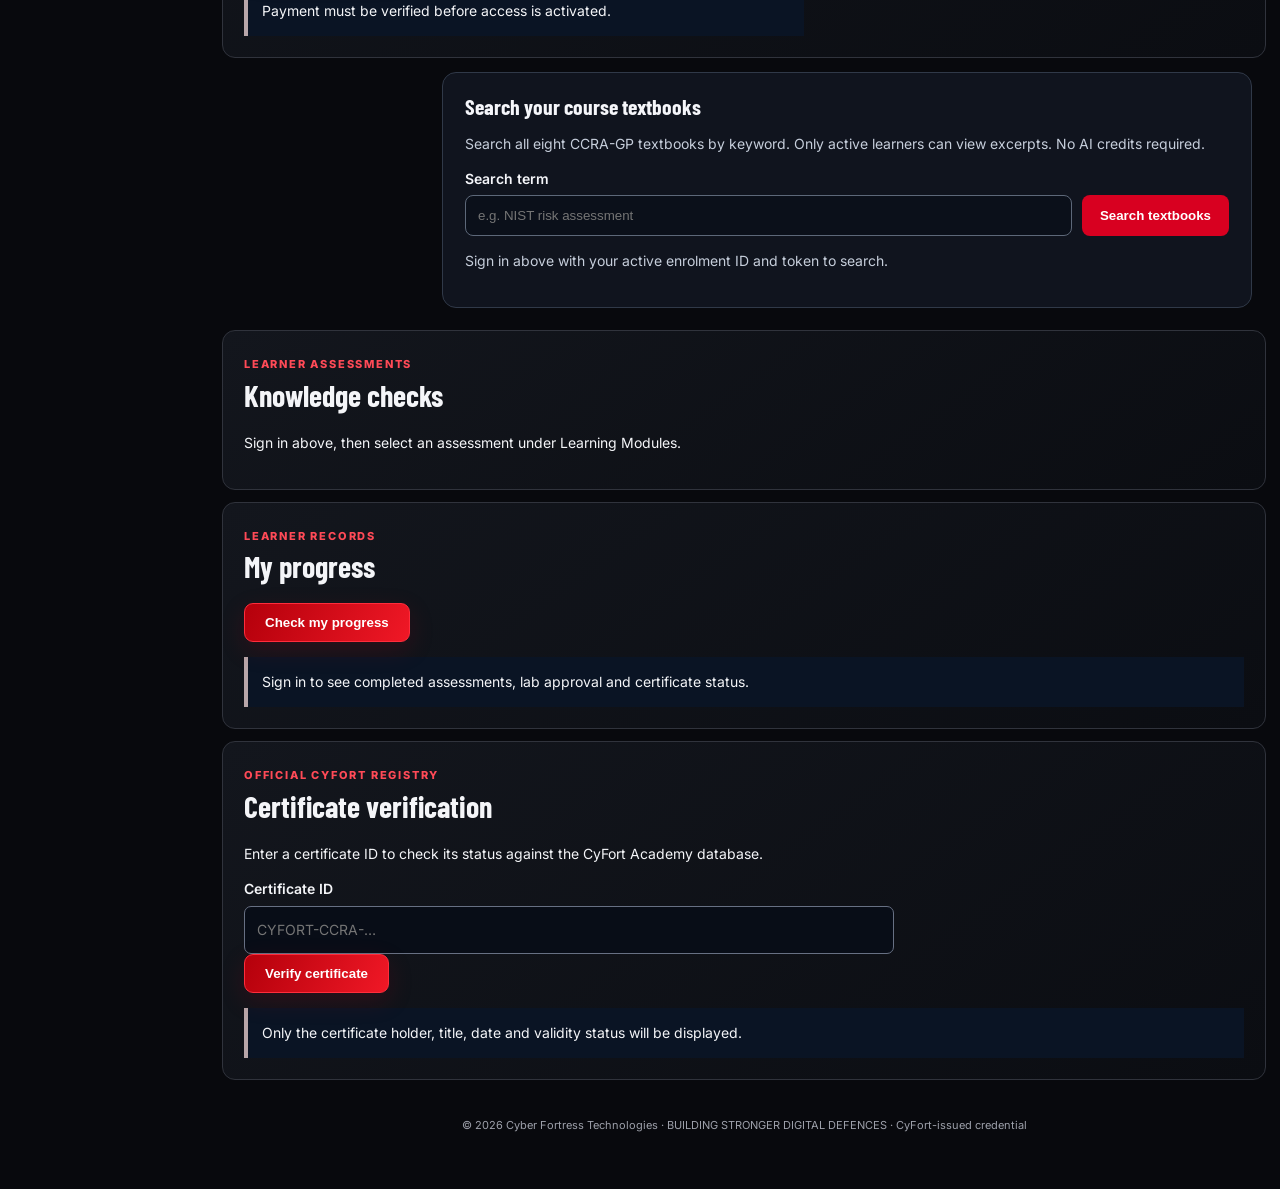
==== commit 3293507d: "Add files via upload" ====
--- a/index.html
+++ b/index.html
@@ -13,7 +13,7 @@
 .scenario-grid .cyfort-scenario-link.bank{background:linear-gradient(140deg,#102d55,#091321)}.scenario-grid .cyfort-scenario-link.health{background:linear-gradient(140deg,#075446,#0a201d)}.scenario-grid .cyfort-scenario-link.retail{background:linear-gradient(140deg,#653006,#281408)}.scenario-grid .cyfort-scenario-link.cloud{background:linear-gradient(140deg,#382169,#191127)}
 .scenario-grid .cyfort-scenario-link>span{font-size:30px;line-height:1.3}.scenario-grid .cyfort-scenario-link h3{margin:10px 0}.scenario-grid .cyfort-scenario-link strong{font-size:12px;color:#ffb2bc}.scenario-grid .cyfort-scenario-link p{font-size:12px;line-height:1.5;margin:8px 0 12px}.scenario-grid .cyfort-scenario-link small{font-size:12px;color:#d6e8ff;margin-top:auto}
 .cyfort-threat-layout{display:grid;grid-template-columns:minmax(0,1.45fr) minmax(270px,1fr);gap:14px}.cyfort-threat-map-card,.cyfort-threat-feed-card{background:#12161f;border:1px solid #3b414e;border-radius:10px;padding:15px;min-width:0}.cyfort-threat-heading{display:flex;flex-wrap:wrap;gap:8px;align-items:center;justify-content:space-between;margin-bottom:10px;font-size:13px}.cyfort-sim-badge{font-size:10px;color:#ffb5bd;border:1px solid #b03b4d;padding:4px 6px;border-radius:5px}.cyfort-map-stage{border-radius:7px;overflow:hidden;background:#081521}.cyfort-map-stage svg{width:100%;display:block}.cyfort-map-disclaimer,.cyfort-feed-explain{font-size:12px;color:#b6becb;line-height:1.5;margin:10px 0}.cyfort-sim-controls,.cyfort-feed-actions{display:flex;flex-wrap:wrap;align-items:center;gap:10px;justify-content:space-between;font-size:12px}.cyfort-sim-controls .button,.cyfort-feed-actions .button{padding:8px 12px;font-size:12px}.cyfort-feed-actions a,.cyfort-source-row a{color:#bddbff;text-decoration:none;font-size:12px}.cyfort-kev-feed{max-height:320px;overflow:auto;display:grid;gap:9px}.cyfort-kev-item{padding:10px;border:1px solid #343c4a;border-radius:7px;background:#1b202a}.cyfort-kev-item b{font-size:12px;color:#fff}.cyfort-kev-item p{margin:5px 0;color:#c8d0dc;font-size:12px;line-height:1.4}.cyfort-kev-item small{font-size:11px;color:#e9a9b1}.cyfort-kev-item a{color:#a8ceff;font-size:12px}.cyfort-source-row{display:flex;gap:16px;flex-wrap:wrap;margin-top:14px}.cyfort-sim-route{fill:none;stroke:#ff4c69;stroke-width:2;stroke-dasharray:6 7;opacity:.8;animation:cyfortDash 2.5s linear infinite}.cyfort-sim-point{fill:#ff526b;stroke:#ffb0be;stroke-width:1}.cyfort-sim-pulse{fill:none;stroke:#ff526b;stroke-width:2;animation:cyfortPulse 2.3s ease-out infinite}@keyframes cyfortDash{to{stroke-dashoffset:-26}}@keyframes cyfortPulse{0%{r:3;opacity:.95}100%{r:24;opacity:0}}@media(max-width:850px){.cyfort-threat-layout{grid-template-columns:1fr}}@media(prefers-reduced-motion:reduce){.cyfort-sim-route,.cyfort-sim-pulse{animation:none}}
-</style></head><body>
+</style><style id="cyfort-news-styles">#threat-intelligence .cyfort-news-filters{display:flex;gap:7px;flex-wrap:wrap;margin:10px 0}#threat-intelligence .cyfort-news-filter{cursor:pointer;border:1px solid #414a58;background:#1d222d;color:#f0f2f6;border-radius:6px;padding:7px 10px;font:inherit;font-size:12px}#threat-intelligence .cyfort-news-filter.active,#threat-intelligence .cyfort-news-filter:hover{border-color:#ed1937;background:#7a0d21}#threat-intelligence .cyfort-news-feed{max-height:460px;overflow-y:auto}#threat-intelligence .cyfort-news-item{padding:13px 12px;border:1px solid #3a4556;border-radius:9px;background:#1b202a;margin:0 0 9px}#threat-intelligence .cyfort-news-item a{font-weight:700;color:#f5f6fa;text-decoration:none}#threat-intelligence .cyfort-news-item a:hover{text-decoration:underline;color:#ff566e}#threat-intelligence .cyfort-news-item small{display:block;color:#aeb9ca;margin-top:8px}#threat-intelligence .cyfort-news-item p{font-size:13px;line-height:1.45;margin:7px 0 0}#threat-intelligence .cyfort-news-error{padding:12px;border:1px solid #475065;border-radius:7px}#threat-intelligence .cyfort-news-error a{color:#ff687b}</style></head><body>
 <header class="topbar"><a class="brand" href="#dashboard"><img alt="CyFort official logo" src="cyfort-logo.png"/><span><b>CYBER FORTRESS TECHNOLOGIES</b><small>PEOPLE | TECHNOLOGY | GOVERNANCE</small></span></a><div class="topright"><span class="status">● CCRA-GP 2026</span><span class="connection" id="backendState" role="status">Connecting…</span><a class="topcta" href="#enrolment">Enrol now ↗</a></div></header>
 <div class="shell"><aside class="sidebar"><div class="sidebar-title">CYFORT ACADEMY</div><nav id="nav"><a class="active" href="#dashboard">⌂ <span>Dashboard</span></a><a href="#overview">▤ <span>Programme Overview</span></a><a href="#modules">▦ <span>Learning Modules</span></a><a href="#scenarios">◈ <span>Business Scenarios</span></a><a href="#frameworks">▥ <span>Frameworks</span></a><a href="#tools">▣ <span>Tools &amp; Templates</span></a><a href="#enrolment">↗ <span>Enrolment</span></a><a href="#access">◉ <span>Student Portal</span></a><a href="#assessments">☑ <span>Assessments</span></a><a href="#progress-section">▥ <span>My Progress</span></a><a href="#verification">◉ <span>Certificate</span></a></nav><div class="sidebar-bottom"><p>“Practical skills for real-world roles in cybersecurity risk and governance.”</p><div class="globe">◎</div><small>SECURE EVERYTHING</small></div></aside>
 <main id="dashboard"><section class="hero panel"><div class="hero-content"><span class="pill">CCRA-GP 2026 · PROFESSIONAL TRAINING</span><h1>CERTIFIED CYBERSECURITY<br/><strong>RISK ASSESSMENT</strong><br/>&amp; GOVERNANCE PRACTITIONER</h1><div class="ribbon">PRACTICAL SKILLS. REAL BUSINESS SCENARIOS. GLOBAL STANDARDS.</div><p>Build the skills to assess cybersecurity risk, select controls, develop remediation plans and communicate governance decisions across real-world business scenarios.</p><div class="hero-actions"><a class="button" href="#enrolment">Start your journey →</a><a class="button secondary" href="#overview">Explore programme</a></div></div><div class="hero-art"><img alt="CyFort Secure Everything" src="cyfort-logo.png"/></div></section>
@@ -22,8 +22,8 @@
 <section class="panel" id="enrolment"><div class="section-heading"><div><span class="eyebrow">SIMPLE &amp; TRANSPARENT</span><h2>Your enrolment journey</h2><p>Follow these six steps from registration to learning access.</p></div></div><div class="journey"><article class="step red"><b>01</b><span class="step-icon">▤</span><h3>Register</h3><p>Complete the enrolment form with your details.</p></article><article class="step blue"><b>02</b><span class="step-icon">▣</span><h3>Receive banking details</h3><p>Automatic email with banking and course instructions.</p></article><article class="step green"><b>03</b><span class="step-icon">▧</span><h3>Submit proof</h3><p>Email proof of payment as instructed.</p></article><article class="step orange"><b>04</b><span class="step-icon">✓</span><h3>Verification</h3><p>CyFort manually confirms cleared funds.</p></article><article class="step purple"><b>05</b><span class="step-icon">✉</span><h3>Receive access code</h3><p>Your unique access code is emailed after approval.</p></article><article class="step cyan"><b>06</b><span class="step-icon">▣</span><h3>Start learning</h3><p>Enter the portal and begin your certification journey.</p></article></div><div class="journey-actions"><p>Complete the secure registration below. CyFort sends payment instructions by email, then manually verifies cleared funds before issuing a token.</p></div>
 <div class="portal-card" id="registration"><h3>Register for CCRA-GP</h3><form id="enrollForm"><label for="fullName">Full legal name</label><input autocomplete="name" id="fullName" maxlength="120" minlength="3" name="fullName" required=""/><label for="email">Email address</label><input autocomplete="email" id="email" name="email" required="" type="email"/><label class="consent"><input id="consent" required="" type="checkbox"/> I consent to CyFort processing my details for enrolment, training, assessments and certification.</label><button class="button" type="submit">Enrol and receive payment instructions →</button></form><div aria-live="polite" class="api-status" id="enrollStatus" role="status">Payment details will be sent to the email address you provide. Access is approved after payment verification.</div></div></section>
 <section class="panel" id="scenarios"><div class="section-heading"><div><span class="eyebrow">REAL-WORLD PRACTICE</span><h2>Industry scenarios</h2></div></div><div class="scenario-grid"><a aria-label="BANKING &amp; DIGITAL PAYMENTS: Read documented incident Bangladesh Bank · 2016 (opens in new tab)" class="cyfort-scenario-link bank" href="https://www.swift.com/swift-resource/210491/download?language=en" rel="noopener noreferrer" target="_blank"><span>◈</span><h3>BANKING &amp; DIGITAL PAYMENTS</h3><strong>Bangladesh Bank · 2016</strong><p>Payment-system compromise, transaction integrity and bank infrastructure security.</p><small>Read documented incident ↗</small></a><a aria-label="HEALTHCARE: Read documented incident Change Healthcare · 2024 (opens in new tab)" class="cyfort-scenario-link health" href="https://www.hhs.gov/hipaa/for-professionals/special-topics/change-healthcare-cybersecurity-incident-frequently-asked-questions/index.html" rel="noopener noreferrer" target="_blank"><span>✚</span><h3>HEALTHCARE</h3><strong>Change Healthcare · 2024</strong><p>Ransomware, patient data exposure and healthcare payment disruption.</p><small>Read documented incident ↗</small></a><a aria-label="RETAIL &amp; E-COMMERCE: Read documented incident Target · 2013 (opens in new tab)" class="cyfort-scenario-link retail" href="https://www.ftc.gov/system/files/documents/plain-language/annexes_eu-us_privacy_shield_en1.pdf" rel="noopener noreferrer" target="_blank"><span>▣</span><h3>RETAIL &amp; E-COMMERCE</h3><strong>Target · 2013</strong><p>Payment-card data compromise, supplier risk and consumer trust.</p><small>Read documented incident ↗</small></a><a aria-label="CLOUD &amp; SAAS: Read documented incident SolarWinds · 2020 (opens in new tab)" class="cyfort-scenario-link cloud" href="https://www.cisa.gov/news-events/alerts/2020/12/13/active-exploitation-solarwinds-software" rel="noopener noreferrer" target="_blank"><span>☁</span><h3>CLOUD &amp; SAAS</h3><strong>SolarWinds · 2020</strong><p>Compromised software updates, downstream access and supply-chain security.</p><small>Read documented incident ↗</small></a></div><p class="note">Scenarios reflect realistic business environments using synthetic training evidence. No unauthorised access to real organisations is required.</p></section><section aria-labelledby="cyfortThreatTitle" class="panel cyfort-threat-panel" id="threat-intelligence">
-<div class="section-heading"><div><span class="eyebrow">GLOBAL THREAT INTELLIGENCE</span><h2 id="cyfortThreatTitle">Cyber threat monitoring &amp; training map</h2><p>Documented exploitation intelligence, with a separate educational attack simulation.</p></div><a class="quiet-link" href="https://radar.cloudflare.com/security-and-attacks" rel="noopener noreferrer" target="_blank">Cloudflare Radar ↗</a></div>
-<div class="cyfort-threat-layout"><div class="cyfort-threat-map-card"><div class="cyfort-threat-heading"><b>World attack-path simulator</b><span class="cyfort-sim-badge">SIMULATION · NOT LIVE ATTACK DATA</span></div><div class="cyfort-map-stage" id="cyfortMapStage"><svg aria-label="Illustrative global map with simulated cyberattack routes" id="cyfortWorldMap" preserveaspectratio="xMidYMid meet" role="img" viewbox="0 0 800 390"><defs><pattern height="32" id="cyfortGrid" patternunits="userSpaceOnUse" width="32"><path d="M32 0H0V32" fill="none" stroke="#273b4b" stroke-width=".7"></path></pattern><lineargradient id="cyfortOcean" x2="0" y2="1"><stop stop-color="#0b1c2d"></stop><stop offset="1" stop-color="#07121e"></stop></lineargradient></defs><rect fill="url(#cyfortOcean)" height="390" width="800"></rect><rect fill="url(#cyfortGrid)" height="390" width="800"></rect><g fill="#203c48" opacity=".85" stroke="#477282" stroke-width="1"><path d="M70 88L110 60 163 55 203 73 230 112 214 149 188 154 174 189 141 184 115 145 84 143 57 114Z"></path><path d="M177 188L211 206 232 243 217 287 190 345 169 311 153 255Z"></path><path d="M320 80L354 61 392 67 408 89 390 118 370 127 354 115Z"></path><path d="M360 129L405 138 429 179 419 236 391 295 359 261 344 194Z"></path><path d="M405 78L465 53 542 62 585 88 651 87 704 111 682 149 632 161 606 189 560 172 523 141 488 162 459 130 423 137Z"></path><path d="M612 256L662 248 707 273 720 308 686 331 638 320 606 289Z"></path><path d="M267 41L292 24 313 44 294 61Z"></path></g><g id="cyfortSimPaths"></g><g id="cyfortSimDots"></g></svg></div><p class="cyfort-map-disclaimer">Animated routes are generated locally for learning purposes. They do not identify real attackers, victims, locations or current incidents.</p><div class="cyfort-sim-controls"><button class="button secondary" id="cyfortSimToggle" type="button">Pause simulation</button><span aria-live="polite" id="cyfortSimCounter">Illustrative scenarios: 0</span></div></div>
+<div class="section-heading"><div><span class="eyebrow">GLOBAL THREAT INTELLIGENCE</span><h2 id="cyfortThreatTitle">Global cybersecurity news &amp; threat intelligence</h2><p>Latest published cybersecurity reporting and verified exploitation advisories. Updated automatically when sources are available.</p></div><a class="quiet-link" href="https://radar.cloudflare.com/security-and-attacks" rel="noopener noreferrer" target="_blank">Cloudflare Radar ↗</a></div>
+<div class="cyfort-threat-layout"><div class="cyfort-threat-map-card"><div class="cyfort-threat-heading"><b>Latest cybersecurity news</b><span id="cyfortNewsStatus" role="status">Loading news…</span></div><p class="cyfort-feed-explain">Headlines from independent cybersecurity publishers. Publication times are shown; this is a news feed, not a live attack tracker.</p><div aria-label="Cyber news source" class="cyfort-news-filters" role="group"><button class="cyfort-news-filter active" data-source="all" type="button">All sources</button><button class="cyfort-news-filter" data-source="bleeping" type="button">BleepingComputer</button><button class="cyfort-news-filter" data-source="hacker" type="button">The Hacker News</button><button class="cyfort-news-filter" data-source="securityweek" type="button">SecurityWeek</button></div><div aria-live="polite" class="cyfort-kev-feed cyfort-news-feed" id="cyfortNewsFeed"><p>Retrieving published articles…</p></div><div class="cyfort-feed-actions"><button class="button secondary" id="cyfortRefreshNews" type="button">Refresh news ↻</button><a href="https://www.bleepingcomputer.com/" rel="noopener noreferrer" target="_blank">Browse cybersecurity news ↗</a></div></div>
 <div class="cyfort-threat-feed-card"><div class="cyfort-threat-heading"><b>CISA exploited-vulnerability updates</b><span id="cyfortFeedStatus" role="status">Loading…</span></div><p class="cyfort-feed-explain">Published vulnerabilities with evidence of exploitation in the wild. These are <strong>not</strong> live incident reports or a global attack count.</p><div aria-live="polite" class="cyfort-kev-feed" id="cyfortKevFeed"><p>Loading CISA data…</p></div><div class="cyfort-feed-actions"><button class="button secondary" id="cyfortRefreshFeed" type="button">Refresh feed ↻</button><a href="https://www.cisa.gov/known-exploited-vulnerabilities-catalog" rel="noopener noreferrer" target="_blank">Open CISA catalog ↗</a></div></div></div>
 <div class="cyfort-source-row"><a href="https://radar.cloudflare.com/security-and-attacks" rel="noopener noreferrer" target="_blank">Global attack trends: Cloudflare Radar ↗</a><a href="https://attack.mitre.org/" rel="noopener noreferrer" target="_blank">Attack techniques: MITRE ATT&amp;CK ↗</a><a href="https://www.cisa.gov/news-events/cybersecurity-advisories" rel="noopener noreferrer" target="_blank">CISA advisories ↗</a></div></section>
 <section class="panel" id="modules"><div class="section-heading"><div><span class="eyebrow">STRUCTURED LEARNING</span><h2>Complete CCRA-GP learning pathway</h2></div></div><div class="module-list"><span>01 Prepare</span><span>02 Categorize</span><span>03 Select</span><span>04 Implement</span><span>05 Assess</span><span>06 Authorize</span><span>07 Monitor</span><span>08 Capstone</span></div><p>Approved learners can complete eight learning modules and graded knowledge checks. A separate practical lab must be approved by CyFort before certification.</p><div class="assessment-grid" id="moduleCards"></div></section>
@@ -36,29 +36,32 @@
 <footer>© <span id="year"></span> Cyber Fortress Technologies · BUILDING STRONGER DIGITAL DEFENCES · CyFort-issued credential</footer></main>
 <aside class="right-rail"><div class="rail-panel"><h3>My Progress</h3><div class="progress-circle">0%</div><a href="#modules">▦   Modules <span>0 / 8</span></a><a href="#scenarios">▣   Scenarios <span>4 areas</span></a><a href="#assessments">☑   Assessments</a><a href="#verification">◉   Certificate <span>Not issued</span></a><a class="button rail-cta" href="#access">▶ Start Learning</a></div><div class="rail-panel"><h3>Quick Links</h3><a href="#overview">Programme Overview ↗</a><a href="#frameworks">Framework Crosswalk ↗</a><a href="#tools">Templates &amp; Tools ↗</a><a href="#enrolment">Enrolment ↗</a><a href="#verification">Certificate verification ↗</a></div></aside></div>
 <section aria-labelledby="qrHeading" class="qr-standalone" hidden="" id="qrVerificationView"><div class="qr-card"><img alt="Cyber Fortress Technologies official logo" src="cyfort-logo.png"/><h1 id="qrHeading">CyFort Academy — Certificate Verification</h1><p>Official verification service of Cyber Fortress Technologies</p><div aria-live="polite" class="api-status" id="qrStatus" role="status">Preparing verification…</div><a href="./">← Return to CyFort Academy</a></div></section>
-<iframe hidden="" id="bridge" title="CyFort secure service"></iframe><script src="config.js"></script><script src="app.js"></script><script>document.getElementById('year').textContent=new Date().getFullYear();const links=[...document.querySelectorAll('#nav a')];links.forEach(a=>a.addEventListener('click',()=>{links.forEach(x=>x.classList.remove('active'));a.classList.add('active')}));</script><script src="ai-chat.js"></script><script src="course-search.js"></script><script id="cyfort-threat-script">
-(()=>{'use strict';
-const svgNS='http://www.w3.org/2000/svg';
-const pathLayer=document.getElementById('cyfortSimPaths'), dotLayer=document.getElementById('cyfortSimDots');
-const toggle=document.getElementById('cyfortSimToggle'), countEl=document.getElementById('cyfortSimCounter');
-const places=[[140,120],[195,260],[380,98],[392,194],[508,110],[622,128],[665,284],[275,80]];
-let running=true,simCount=0;
-const make=(tag,attrs)=>{const el=document.createElementNS(svgNS,tag);Object.entries(attrs).forEach(([k,v])=>el.setAttribute(k,v));return el;};
-function step(){if(!running)return;const a=places[Math.floor(Math.random()*places.length)];let b=places[Math.floor(Math.random()*places.length)];if(a===b)b=places[(places.indexOf(a)+3)%places.length];const midX=(a[0]+b[0])/2,midY=Math.min(a[1],b[1])-35;
-const path=make('path',{d:`M${a[0]} ${a[1]} Q${midX} ${midY} ${b[0]} ${b[1]}`,class:'cyfort-sim-route'});
-const dot=make('circle',{cx:b[0],cy:b[1],r:3,class:'cyfort-sim-point'}),pulse=make('circle',{cx:b[0],cy:b[1],r:3,class:'cyfort-sim-pulse'});
-pathLayer.append(path);dotLayer.append(dot,pulse);simCount++;countEl.textContent=`Illustrative scenarios: ${simCount}`;
-while(pathLayer.children.length>7)pathLayer.firstChild.remove();while(dotLayer.children.length>14){dotLayer.firstChild.remove();dotLayer.firstChild.remove();}}
-if(!window.matchMedia('(prefers-reduced-motion: reduce)').matches){step();setInterval(step,2200)}else{toggle.textContent='Simulation paused (reduced motion)';running=false;}
-toggle.addEventListener('click',()=>{running=!running;toggle.textContent=running?'Pause simulation':'Resume simulation';if(!running){pathLayer.querySelectorAll('path').forEach(p=>p.style.animationPlayState='paused');dotLayer.querySelectorAll('.cyfort-sim-pulse').forEach(p=>p.style.animationPlayState='paused')}else{pathLayer.querySelectorAll('path').forEach(p=>p.style.animationPlayState='running');dotLayer.querySelectorAll('.cyfort-sim-pulse').forEach(p=>p.style.animationPlayState='running');}});
+<iframe hidden="" id="bridge" title="CyFort secure service"></iframe><script src="config.js"></script><script src="app.js"></script><script>document.getElementById('year').textContent=new Date().getFullYear();const links=[...document.querySelectorAll('#nav a')];links.forEach(a=>a.addEventListener('click',()=>{links.forEach(x=>x.classList.remove('active'));a.classList.add('active')}));</script><script src="ai-chat.js"></script><script src="course-search.js"></script><script id="cyfort-threat-script">(()=>{'use strict';
+const sources={bleeping:{name:'BleepingComputer',url:'https://www.bleepingcomputer.com/feed/'},hacker:{name:'The Hacker News',url:'https://thehackernews.com/feeds/posts/default'},securityweek:{name:'SecurityWeek',url:'https://www.securityweek.com/feed/'}};
+const news=document.getElementById('cyfortNewsFeed'), newsStatus=document.getElementById('cyfortNewsStatus'), newsRefresh=document.getElementById('cyfortRefreshNews');
+let articles=[],selected='all',lastSuccess=0;
+const clean=t=>{const d=new DOMParser().parseFromString(t||'','text/html');return (d.body.textContent||'').replace(/\s+/g,' ').trim().slice(0,240)};
+const validUrl=u=>{try{const x=new URL(u);return x.protocol==='https:'?x.href:null}catch{return null}};
+async function loadSource(key){const src=sources[key], proxy='https://api.allorigins.win/raw?url='+encodeURIComponent(src.url);
+ const controller=new AbortController();const timer=setTimeout(()=>controller.abort(),11000);
+ try{const r=await fetch(proxy,{signal:controller.signal,cache:'no-store'});if(!r.ok)throw Error('Feed HTTP '+r.status);
+ const xml=new DOMParser().parseFromString(await r.text(),'application/xml');if(xml.querySelector('parsererror'))throw Error('Invalid RSS');
+ const nodes=[...xml.querySelectorAll('item, entry')].slice(0,12);if(!nodes.length)throw Error('Empty RSS');
+ return nodes.map(n=>{const title=n.querySelector('title')?.textContent?.trim()||'Cybersecurity article';const linkEl=n.querySelector('link');const url=validUrl(linkEl?.getAttribute('href')||linkEl?.textContent?.trim());const published=n.querySelector('pubDate, published, updated')?.textContent||'';const date=Date.parse(published)||0;const summary=clean(n.querySelector('description, summary')?.textContent||'');return {title,url,date,summary,key,source:src.name}}).filter(x=>x.url);
+ }finally{clearTimeout(timer)}}
+function render(){news.replaceChildren();const chosen=articles.filter(a=>selected==='all'||a.key===selected).slice(0,18);
+ if(!chosen.length){const p=document.createElement('p');p.className='cyfort-news-error';p.textContent=articles.length?'No articles available for this source. Select All sources.':'News could not be retrieved from this browser. You can still read the publishers directly using the links below.';news.append(p);
+ if(!articles.length)Object.values(sources).forEach(s=>{const a=document.createElement('a');a.href=s.url;a.target='_blank';a.rel='noopener noreferrer';a.textContent=s.name+' RSS ↗';const div=document.createElement('div');div.append(a);news.append(div)});return}
+ for(const a of chosen){const card=document.createElement('article');card.className='cyfort-news-item';const title=document.createElement('a');title.href=a.url;title.target='_blank';title.rel='noopener noreferrer';title.textContent=a.title;const meta=document.createElement('small');meta.textContent=a.source+' · '+(a.date?new Date(a.date).toLocaleString():'Publication date unavailable');card.append(title,meta);if(a.summary){const p=document.createElement('p');p.textContent=a.summary;card.append(p)}news.append(card)}}
+async function updateNews(){newsRefresh.disabled=true;newsStatus.textContent='Checking sources…';const results=await Promise.allSettled(Object.keys(sources).map(loadSource));const good=results.filter(r=>r.status==='fulfilled').flatMap(r=>r.value);if(good.length){const seen=new Set();articles=good.filter(a=>{if(seen.has(a.url))return false;seen.add(a.url);return true}).sort((a,b)=>b.date-a.date);lastSuccess=Date.now();newsStatus.textContent=articles.length+' headlines · Checked '+new Date().toLocaleTimeString()}else{newsStatus.textContent=articles.length?'Source unavailable · showing previous results':'Feeds unavailable in browser'}render();newsRefresh.disabled=false}
+document.querySelectorAll('.cyfort-news-filter').forEach(b=>b.addEventListener('click',()=>{selected=b.dataset.source;document.querySelectorAll('.cyfort-news-filter').forEach(x=>x.classList.toggle('active',x===b));render()}));newsRefresh.addEventListener('click',updateNews);updateNews();setInterval(updateNews,15*60*1000);
 const feed=document.getElementById('cyfortKevFeed'),status=document.getElementById('cyfortFeedStatus'),refresh=document.getElementById('cyfortRefreshFeed');
 const endpoints=['https://raw.githubusercontent.com/cisagov/kev-data/develop/known_exploited_vulnerabilities.json','https://www.cisa.gov/sites/default/files/feeds/known_exploited_vulnerabilities.json'];
 async function update(){status.textContent='Fetching…';refresh.disabled=true;let data=null;
 for(const url of endpoints){try{const response=await fetch(url,{cache:'no-store',signal:AbortSignal.timeout(12000)});if(!response.ok)throw Error('HTTP '+response.status);const json=await response.json();if(!Array.isArray(json.vulnerabilities))throw Error('Invalid feed');data=json;break;}catch(e){console.warn('CISA feed unavailable:',url,e.message)}}
-feed.replaceChildren();if(!data){status.textContent='Feed unavailable';const p=document.createElement('p');p.textContent='Live data could not be loaded from this browser. Use the official CISA catalog link below.';feed.append(p);refresh.disabled=false;return;}
+feed.replaceChildren();if(!data){status.textContent='Feed unavailable';const p=document.createElement('p');p.textContent='Current CISA data could not be loaded. Use the official CISA catalog link below.';feed.append(p);refresh.disabled=false;return;}
 const list=[...data.vulnerabilities].sort((a,b)=>String(b.dateAdded||'').localeCompare(String(a.dateAdded||''))).slice(0,8);
 for(const v of list){const item=document.createElement('article');item.className='cyfort-kev-item';const title=document.createElement('b');title.textContent=(v.cveID||'CVE')+' · '+(v.vendorProject||'Unknown vendor');const desc=document.createElement('p');desc.textContent=v.vulnerabilityName||v.shortDescription||'Known exploited vulnerability';const meta=document.createElement('small');meta.textContent='Added to CISA catalog: '+(v.dateAdded||'unknown');const link=document.createElement('a');link.href='https://www.cve.org/CVERecord?id='+encodeURIComponent(v.cveID||'');link.target='_blank';link.rel='noopener noreferrer';link.textContent='View CVE record ↗';item.append(title,desc,meta,document.createElement('br'),link);feed.append(item)}
 status.textContent='Catalog: '+(data.dateReleased||'latest published')+' · Checked '+new Date().toLocaleTimeString();refresh.disabled=false;}
 refresh.addEventListener('click',update);update();setInterval(update,60*60*1000);
-})();
-</script></body></html>
+})();</script></body></html>
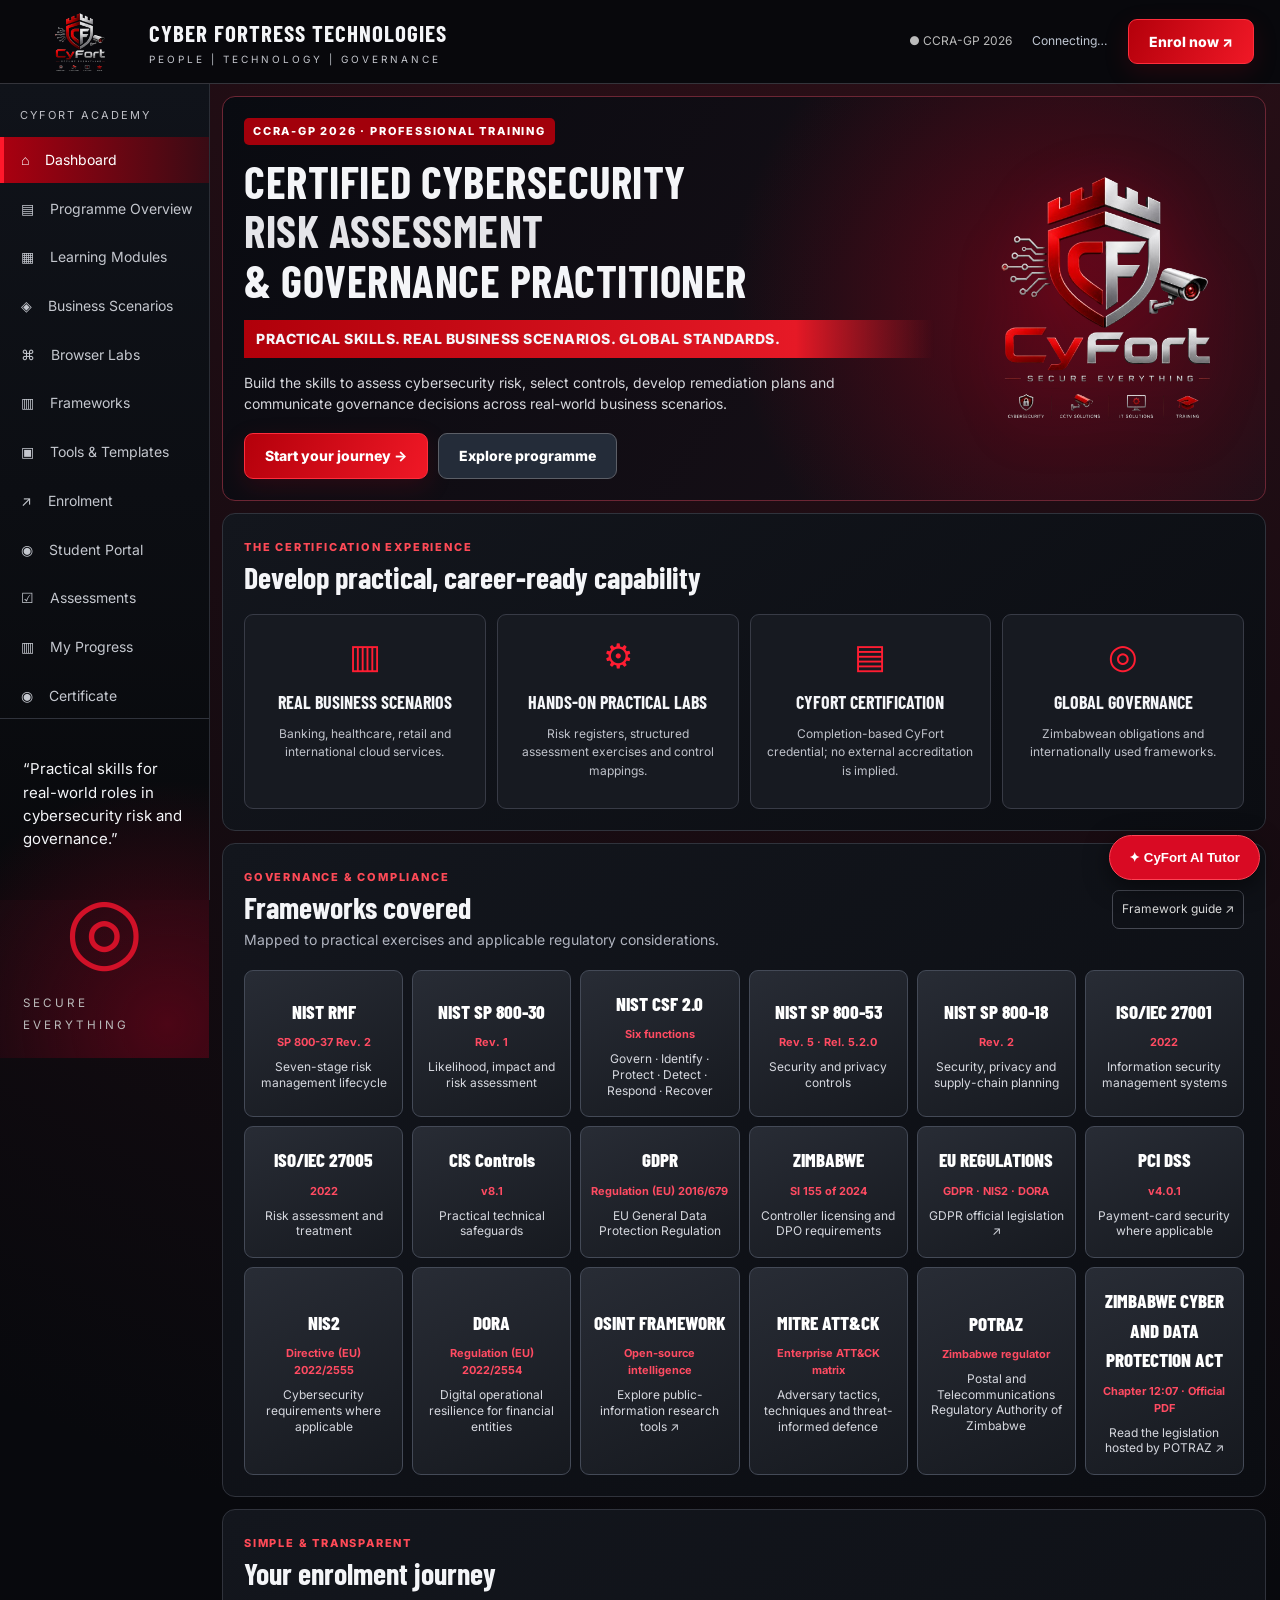
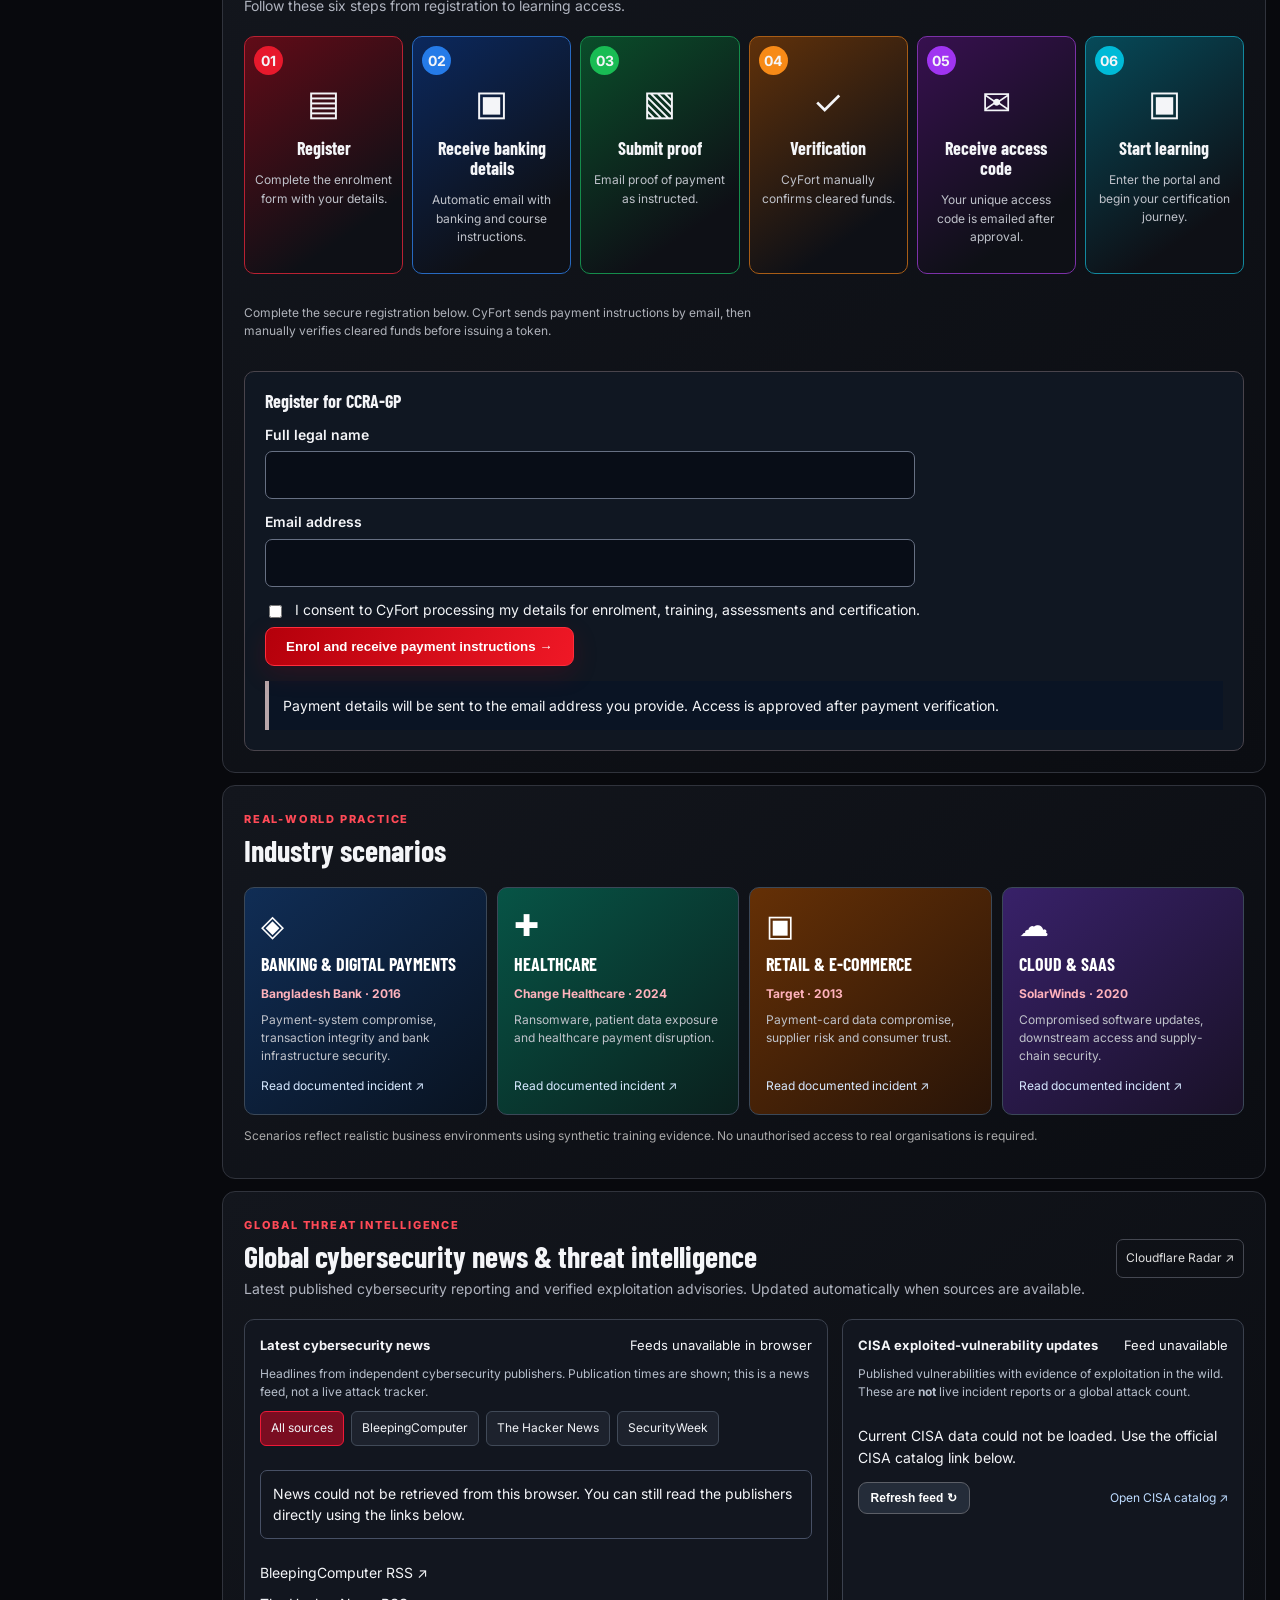
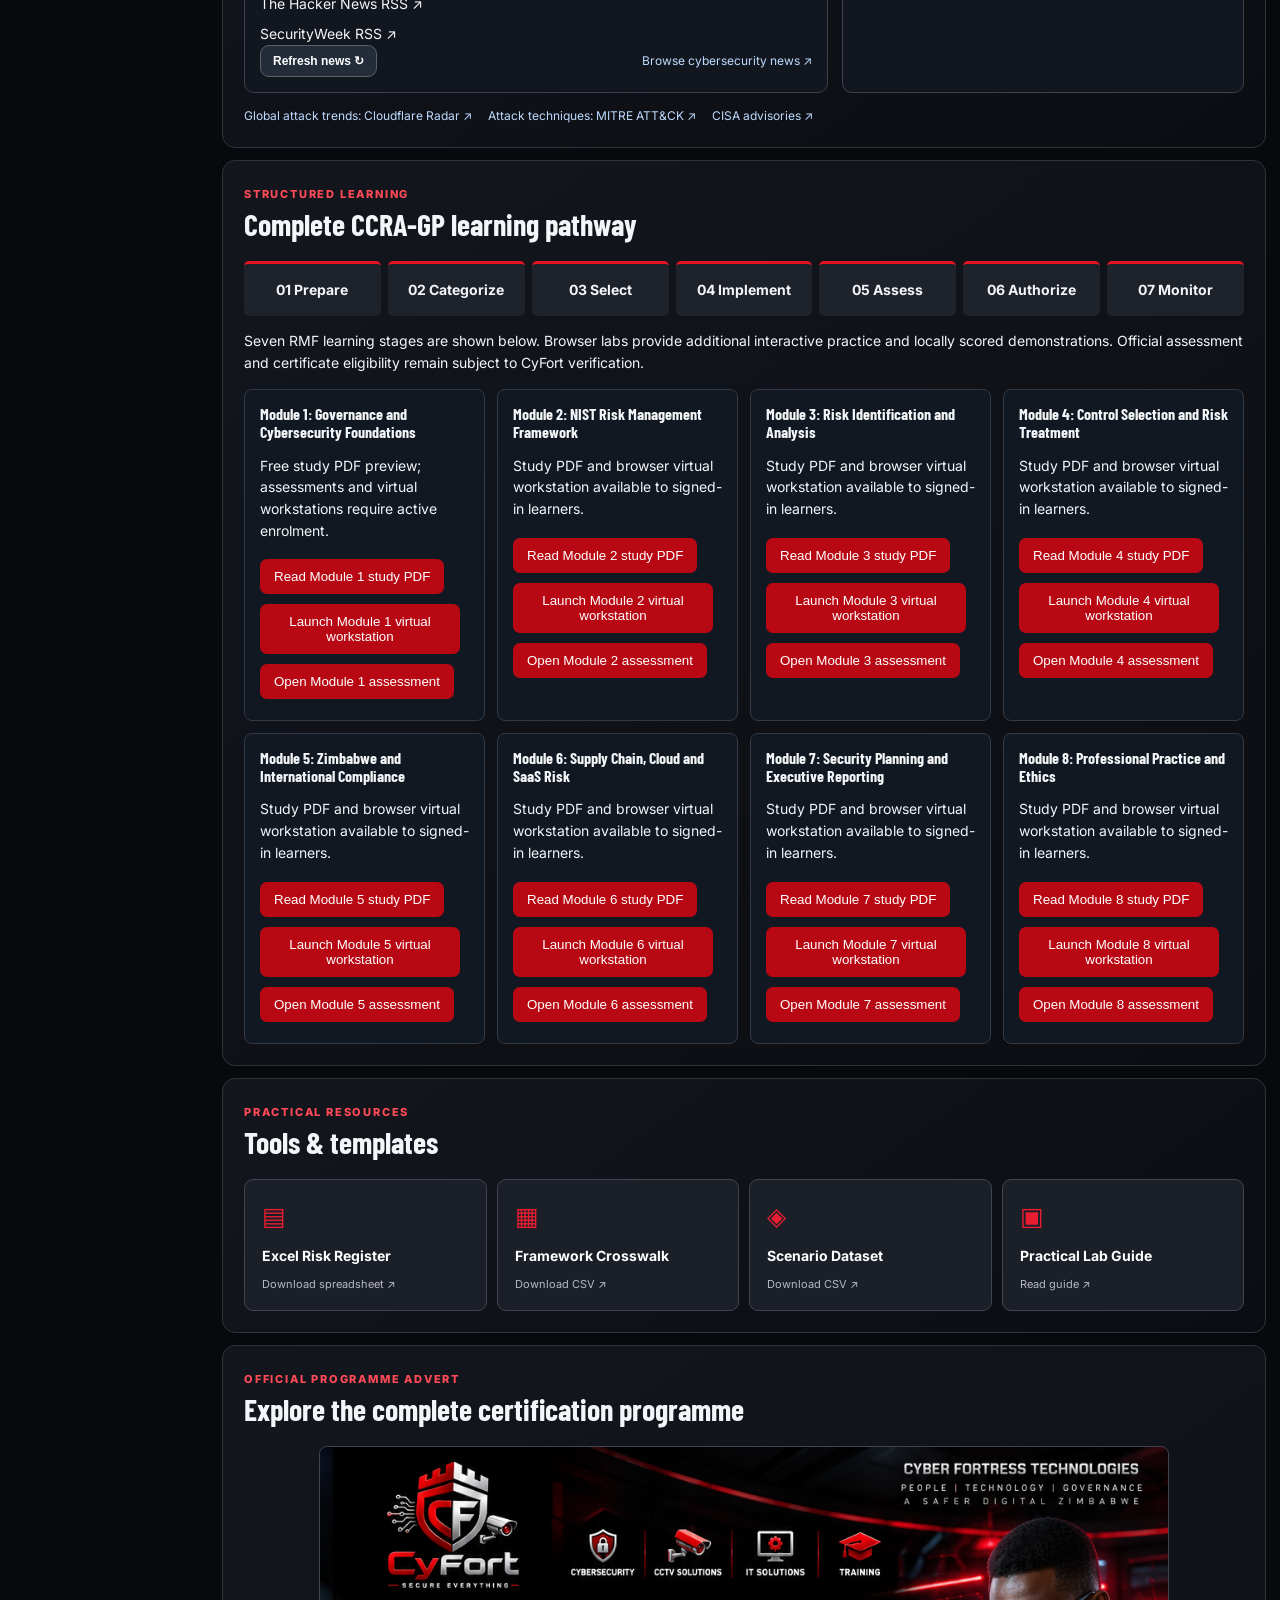
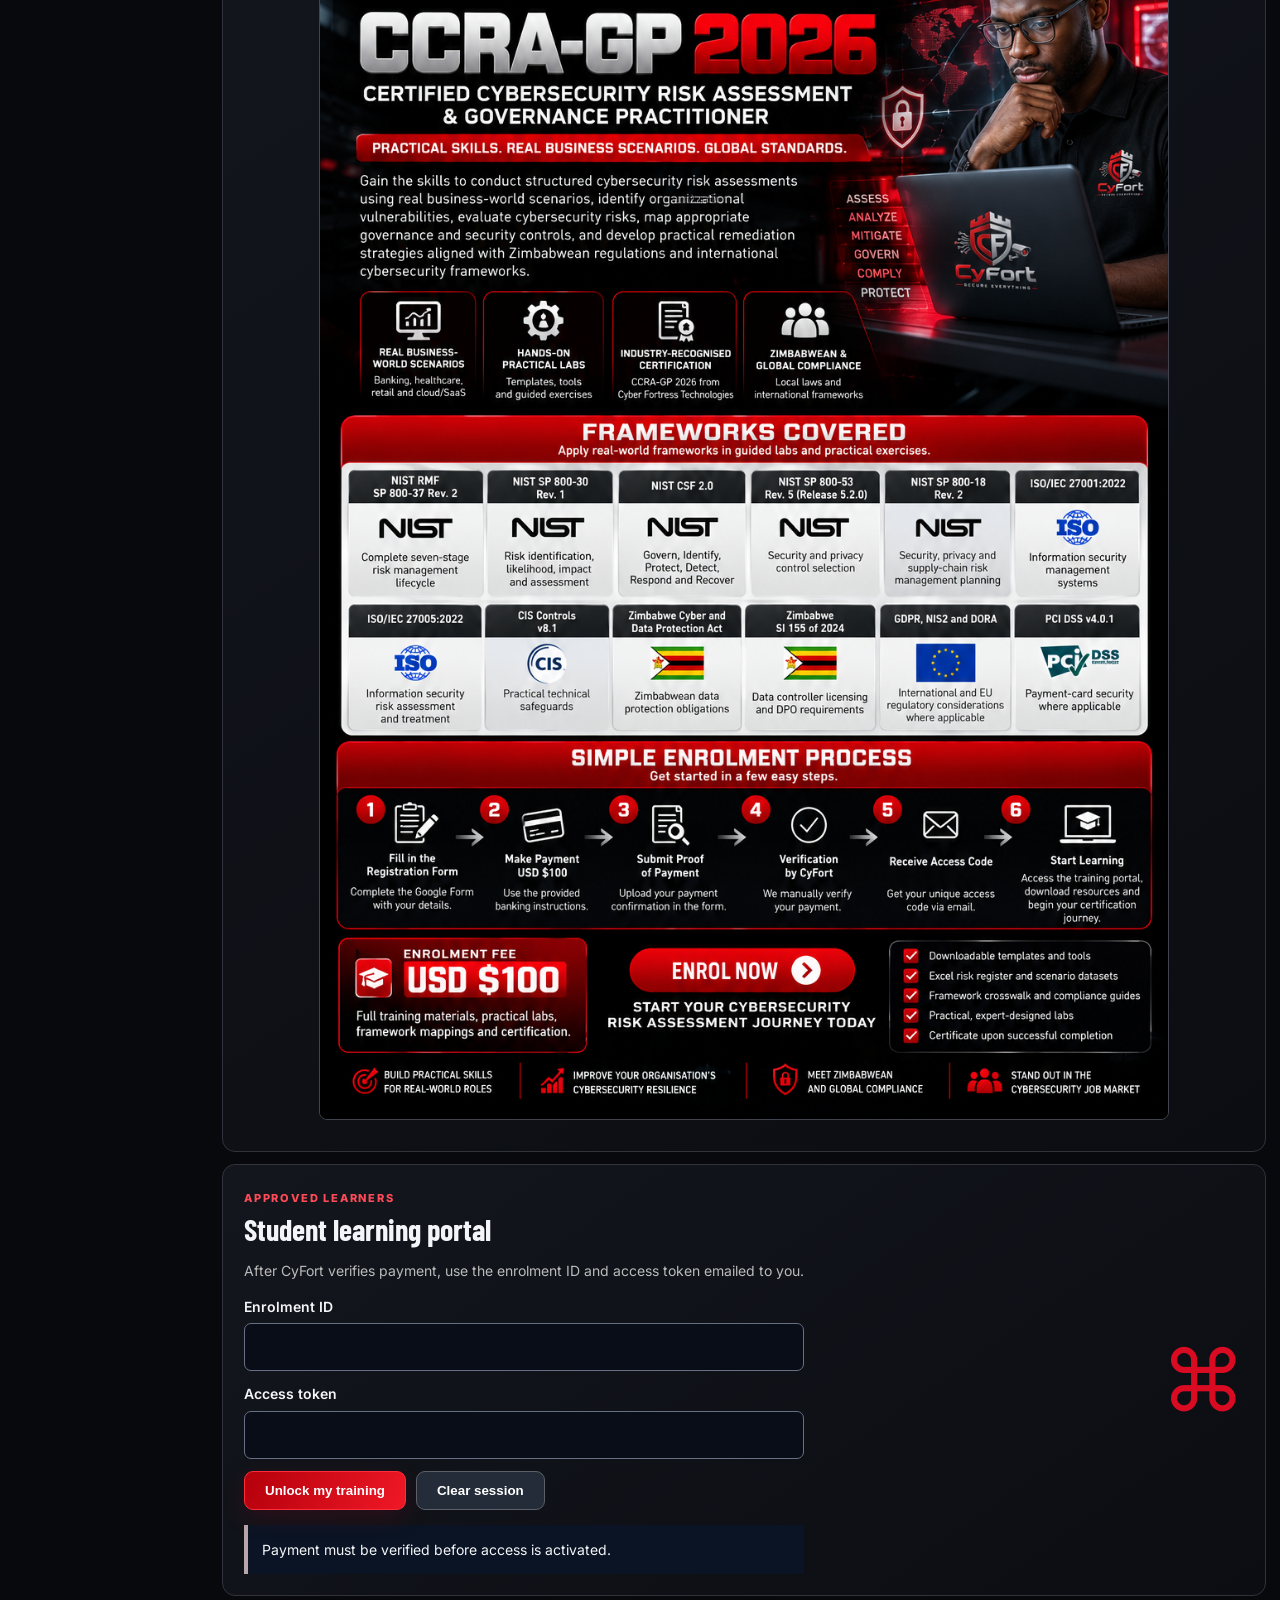
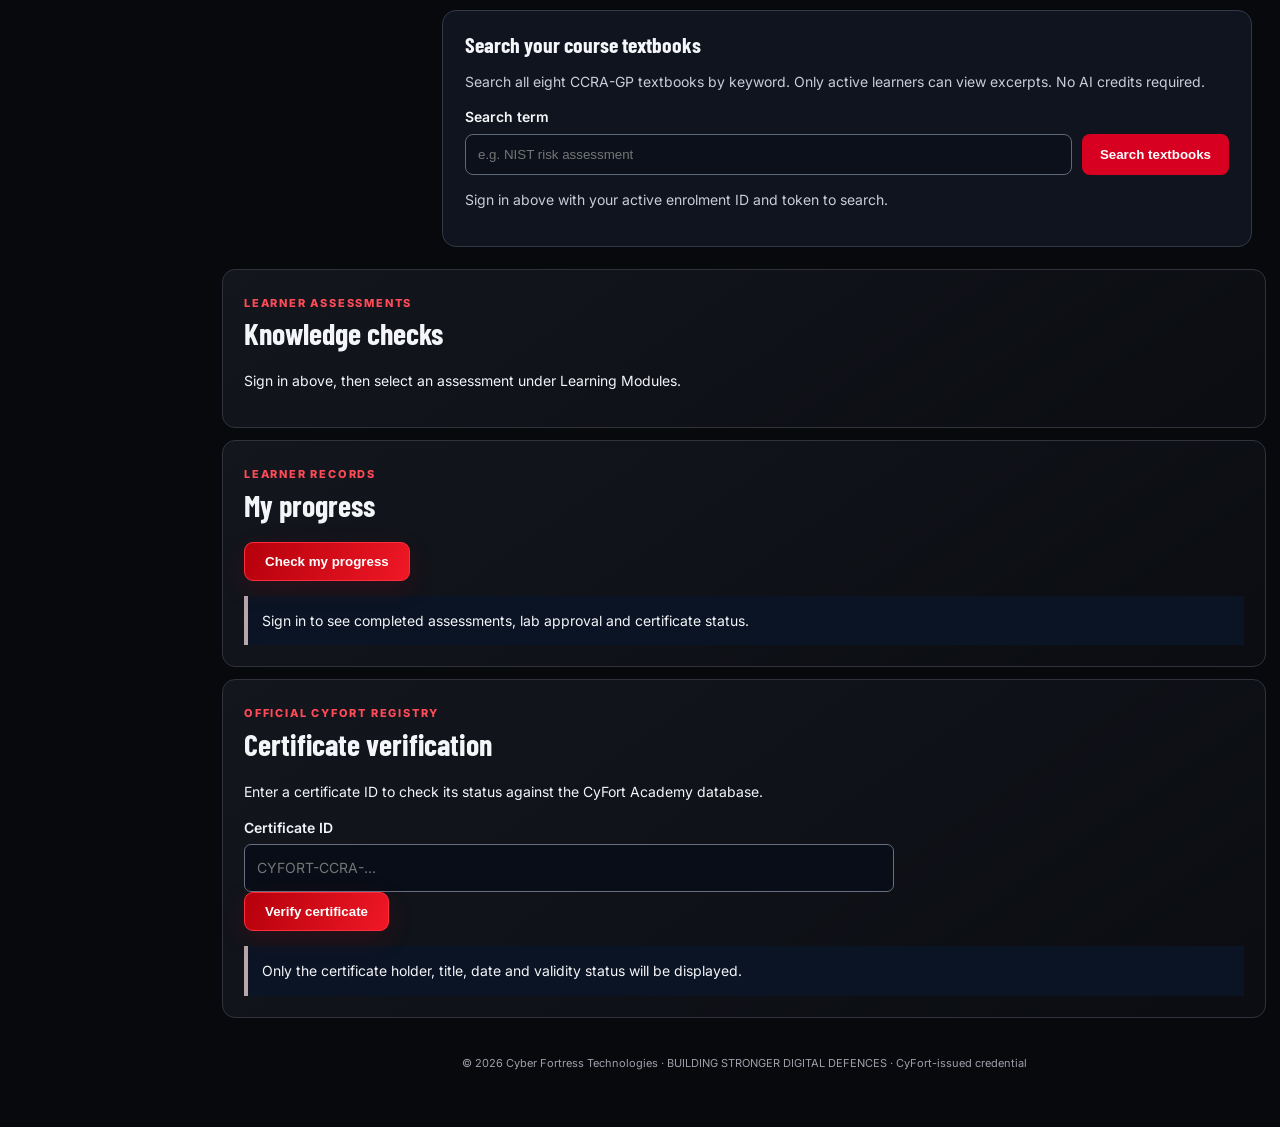
==== commit 54b89c7c: "Add files via upload" ====
--- a/index.html
+++ b/index.html
@@ -13,9 +13,9 @@
 .scenario-grid .cyfort-scenario-link.bank{background:linear-gradient(140deg,#102d55,#091321)}.scenario-grid .cyfort-scenario-link.health{background:linear-gradient(140deg,#075446,#0a201d)}.scenario-grid .cyfort-scenario-link.retail{background:linear-gradient(140deg,#653006,#281408)}.scenario-grid .cyfort-scenario-link.cloud{background:linear-gradient(140deg,#382169,#191127)}
 .scenario-grid .cyfort-scenario-link>span{font-size:30px;line-height:1.3}.scenario-grid .cyfort-scenario-link h3{margin:10px 0}.scenario-grid .cyfort-scenario-link strong{font-size:12px;color:#ffb2bc}.scenario-grid .cyfort-scenario-link p{font-size:12px;line-height:1.5;margin:8px 0 12px}.scenario-grid .cyfort-scenario-link small{font-size:12px;color:#d6e8ff;margin-top:auto}
 .cyfort-threat-layout{display:grid;grid-template-columns:minmax(0,1.45fr) minmax(270px,1fr);gap:14px}.cyfort-threat-map-card,.cyfort-threat-feed-card{background:#12161f;border:1px solid #3b414e;border-radius:10px;padding:15px;min-width:0}.cyfort-threat-heading{display:flex;flex-wrap:wrap;gap:8px;align-items:center;justify-content:space-between;margin-bottom:10px;font-size:13px}.cyfort-sim-badge{font-size:10px;color:#ffb5bd;border:1px solid #b03b4d;padding:4px 6px;border-radius:5px}.cyfort-map-stage{border-radius:7px;overflow:hidden;background:#081521}.cyfort-map-stage svg{width:100%;display:block}.cyfort-map-disclaimer,.cyfort-feed-explain{font-size:12px;color:#b6becb;line-height:1.5;margin:10px 0}.cyfort-sim-controls,.cyfort-feed-actions{display:flex;flex-wrap:wrap;align-items:center;gap:10px;justify-content:space-between;font-size:12px}.cyfort-sim-controls .button,.cyfort-feed-actions .button{padding:8px 12px;font-size:12px}.cyfort-feed-actions a,.cyfort-source-row a{color:#bddbff;text-decoration:none;font-size:12px}.cyfort-kev-feed{max-height:320px;overflow:auto;display:grid;gap:9px}.cyfort-kev-item{padding:10px;border:1px solid #343c4a;border-radius:7px;background:#1b202a}.cyfort-kev-item b{font-size:12px;color:#fff}.cyfort-kev-item p{margin:5px 0;color:#c8d0dc;font-size:12px;line-height:1.4}.cyfort-kev-item small{font-size:11px;color:#e9a9b1}.cyfort-kev-item a{color:#a8ceff;font-size:12px}.cyfort-source-row{display:flex;gap:16px;flex-wrap:wrap;margin-top:14px}.cyfort-sim-route{fill:none;stroke:#ff4c69;stroke-width:2;stroke-dasharray:6 7;opacity:.8;animation:cyfortDash 2.5s linear infinite}.cyfort-sim-point{fill:#ff526b;stroke:#ffb0be;stroke-width:1}.cyfort-sim-pulse{fill:none;stroke:#ff526b;stroke-width:2;animation:cyfortPulse 2.3s ease-out infinite}@keyframes cyfortDash{to{stroke-dashoffset:-26}}@keyframes cyfortPulse{0%{r:3;opacity:.95}100%{r:24;opacity:0}}@media(max-width:850px){.cyfort-threat-layout{grid-template-columns:1fr}}@media(prefers-reduced-motion:reduce){.cyfort-sim-route,.cyfort-sim-pulse{animation:none}}
-</style><style id="cyfort-news-styles">#threat-intelligence .cyfort-news-filters{display:flex;gap:7px;flex-wrap:wrap;margin:10px 0}#threat-intelligence .cyfort-news-filter{cursor:pointer;border:1px solid #414a58;background:#1d222d;color:#f0f2f6;border-radius:6px;padding:7px 10px;font:inherit;font-size:12px}#threat-intelligence .cyfort-news-filter.active,#threat-intelligence .cyfort-news-filter:hover{border-color:#ed1937;background:#7a0d21}#threat-intelligence .cyfort-news-feed{max-height:460px;overflow-y:auto}#threat-intelligence .cyfort-news-item{padding:13px 12px;border:1px solid #3a4556;border-radius:9px;background:#1b202a;margin:0 0 9px}#threat-intelligence .cyfort-news-item a{font-weight:700;color:#f5f6fa;text-decoration:none}#threat-intelligence .cyfort-news-item a:hover{text-decoration:underline;color:#ff566e}#threat-intelligence .cyfort-news-item small{display:block;color:#aeb9ca;margin-top:8px}#threat-intelligence .cyfort-news-item p{font-size:13px;line-height:1.45;margin:7px 0 0}#threat-intelligence .cyfort-news-error{padding:12px;border:1px solid #475065;border-radius:7px}#threat-intelligence .cyfort-news-error a{color:#ff687b}</style></head><body>
+</style><style id="cyfort-news-styles">#threat-intelligence .cyfort-news-filters{display:flex;gap:7px;flex-wrap:wrap;margin:10px 0}#threat-intelligence .cyfort-news-filter{cursor:pointer;border:1px solid #414a58;background:#1d222d;color:#f0f2f6;border-radius:6px;padding:7px 10px;font:inherit;font-size:12px}#threat-intelligence .cyfort-news-filter.active,#threat-intelligence .cyfort-news-filter:hover{border-color:#ed1937;background:#7a0d21}#threat-intelligence .cyfort-news-feed{max-height:460px;overflow-y:auto}#threat-intelligence .cyfort-news-item{padding:13px 12px;border:1px solid #3a4556;border-radius:9px;background:#1b202a;margin:0 0 9px}#threat-intelligence .cyfort-news-item a{font-weight:700;color:#f5f6fa;text-decoration:none}#threat-intelligence .cyfort-news-item a:hover{text-decoration:underline;color:#ff566e}#threat-intelligence .cyfort-news-item small{display:block;color:#aeb9ca;margin-top:8px}#threat-intelligence .cyfort-news-item p{font-size:13px;line-height:1.45;margin:7px 0 0}#threat-intelligence .cyfort-news-error{padding:12px;border:1px solid #475065;border-radius:7px}#threat-intelligence .cyfort-news-error a{color:#ff687b}</style><link rel="stylesheet" href="browser-labs.css"></head><body>
 <header class="topbar"><a class="brand" href="#dashboard"><img alt="CyFort official logo" src="cyfort-logo.png"/><span><b>CYBER FORTRESS TECHNOLOGIES</b><small>PEOPLE | TECHNOLOGY | GOVERNANCE</small></span></a><div class="topright"><span class="status">● CCRA-GP 2026</span><span class="connection" id="backendState" role="status">Connecting…</span><a class="topcta" href="#enrolment">Enrol now ↗</a></div></header>
-<div class="shell"><aside class="sidebar"><div class="sidebar-title">CYFORT ACADEMY</div><nav id="nav"><a class="active" href="#dashboard">⌂ <span>Dashboard</span></a><a href="#overview">▤ <span>Programme Overview</span></a><a href="#modules">▦ <span>Learning Modules</span></a><a href="#scenarios">◈ <span>Business Scenarios</span></a><a href="#frameworks">▥ <span>Frameworks</span></a><a href="#tools">▣ <span>Tools &amp; Templates</span></a><a href="#enrolment">↗ <span>Enrolment</span></a><a href="#access">◉ <span>Student Portal</span></a><a href="#assessments">☑ <span>Assessments</span></a><a href="#progress-section">▥ <span>My Progress</span></a><a href="#verification">◉ <span>Certificate</span></a></nav><div class="sidebar-bottom"><p>“Practical skills for real-world roles in cybersecurity risk and governance.”</p><div class="globe">◎</div><small>SECURE EVERYTHING</small></div></aside>
+<div class="shell"><aside class="sidebar"><div class="sidebar-title">CYFORT ACADEMY</div><nav id="nav"><a class="active" href="#dashboard">⌂ <span>Dashboard</span></a><a href="#overview">▤ <span>Programme Overview</span></a><a href="#modules">▦ <span>Learning Modules</span></a><a href="#scenarios">◈ <span>Business Scenarios</span></a><a href="#browser-labs">⌘ <span>Browser Labs</span></a><a href="#frameworks">▥ <span>Frameworks</span></a><a href="#tools">▣ <span>Tools &amp; Templates</span></a><a href="#enrolment">↗ <span>Enrolment</span></a><a href="#access">◉ <span>Student Portal</span></a><a href="#assessments">☑ <span>Assessments</span></a><a href="#progress-section">▥ <span>My Progress</span></a><a href="#verification">◉ <span>Certificate</span></a></nav><div class="sidebar-bottom"><p>“Practical skills for real-world roles in cybersecurity risk and governance.”</p><div class="globe">◎</div><small>SECURE EVERYTHING</small></div></aside>
 <main id="dashboard"><section class="hero panel"><div class="hero-content"><span class="pill">CCRA-GP 2026 · PROFESSIONAL TRAINING</span><h1>CERTIFIED CYBERSECURITY<br/><strong>RISK ASSESSMENT</strong><br/>&amp; GOVERNANCE PRACTITIONER</h1><div class="ribbon">PRACTICAL SKILLS. REAL BUSINESS SCENARIOS. GLOBAL STANDARDS.</div><p>Build the skills to assess cybersecurity risk, select controls, develop remediation plans and communicate governance decisions across real-world business scenarios.</p><div class="hero-actions"><a class="button" href="#enrolment">Start your journey →</a><a class="button secondary" href="#overview">Explore programme</a></div></div><div class="hero-art"><img alt="CyFort Secure Everything" src="cyfort-logo.png"/></div></section>
 <section class="panel overview" id="overview"><div class="section-heading"><div><span class="eyebrow">THE CERTIFICATION EXPERIENCE</span><h2>Develop practical, career-ready capability</h2></div></div><div class="feature-grid"><article><div class="feature-icon">▥</div><h3>REAL BUSINESS SCENARIOS</h3><p>Banking, healthcare, retail and international cloud services.</p></article><article><div class="feature-icon">⚙</div><h3>HANDS-ON PRACTICAL LABS</h3><p>Risk registers, structured assessment exercises and control mappings.</p></article><article><div class="feature-icon">▤</div><h3>CYFORT CERTIFICATION</h3><p>Completion-based CyFort credential; no external accreditation is implied.</p></article><article><div class="feature-icon">◎</div><h3>GLOBAL GOVERNANCE</h3><p>Zimbabwean obligations and internationally used frameworks.</p></article></div></section>
 <section class="panel" id="frameworks"><div class="section-heading"><div><span class="eyebrow">GOVERNANCE &amp; COMPLIANCE</span><h2>Frameworks covered</h2><p>Mapped to practical exercises and applicable regulatory considerations.</p></div><a class="quiet-link" href="docs/FRAMEWORK_MAPPING_2026.md">Framework guide ↗</a></div><div class="framework-grid"><a aria-label="Open NIST RMF official resource (new tab)" class="framework-card" href="https://csrc.nist.gov/pubs/sp/800/37/r2/final" rel="noopener noreferrer" target="_blank"><b>NIST RMF</b><span>SP 800-37 Rev. 2</span><small>Seven-stage risk management lifecycle</small></a><a aria-label="Open NIST SP 800-30 official resource (new tab)" class="framework-card" href="https://csrc.nist.gov/pubs/sp/800/30/r1/final" rel="noopener noreferrer" target="_blank"><b>NIST SP 800-30</b><span>Rev. 1</span><small>Likelihood, impact and risk assessment</small></a><a aria-label="Open NIST CSF 2.0 official resource (new tab)" class="framework-card" href="https://www.nist.gov/cyberframework" rel="noopener noreferrer" target="_blank"><b>NIST CSF 2.0</b><span>Six functions</span><small>Govern · Identify · Protect · Detect · Respond · Recover</small></a><a aria-label="Open NIST SP 800-53 official resource (new tab)" class="framework-card" href="https://csrc.nist.gov/pubs/sp/800/53/r5/upd1/final" rel="noopener noreferrer" target="_blank"><b>NIST SP 800-53</b><span>Rev. 5 · Rel. 5.2.0</span><small>Security and privacy controls</small></a><a aria-label="Open NIST SP 800-18 official resource (new tab)" class="framework-card" href="https://csrc.nist.gov/pubs/sp/800/18/r2/final" rel="noopener noreferrer" target="_blank"><b>NIST SP 800-18</b><span>Rev. 2</span><small>Security, privacy and supply-chain planning</small></a><a aria-label="Open ISO/IEC 27001 official resource (new tab)" class="framework-card" href="https://www.iso.org/standard/27001" rel="noopener noreferrer" target="_blank"><b>ISO/IEC 27001</b><span>2022</span><small>Information security management systems</small></a><a aria-label="Open ISO/IEC 27005 official resource (new tab)" class="framework-card" href="https://www.iso.org/standard/80585.html" rel="noopener noreferrer" target="_blank"><b>ISO/IEC 27005</b><span>2022</span><small>Risk assessment and treatment</small></a><a aria-label="Open CIS Controls official resource (new tab)" class="framework-card" href="https://www.cisecurity.org/controls" rel="noopener noreferrer" target="_blank"><b>CIS Controls</b><span>v8.1</span><small>Practical technical safeguards</small></a><a aria-label="Open ZIMBABWE official resource (new tab)" class="framework-card" href="https://eur-lex.europa.eu/eli/reg/2016/679/oj" rel="noopener noreferrer" target="_blank"><b>GDPR</b><span>Regulation (EU) 2016/679</span><small>EU General Data Protection Regulation</small></a><a aria-label="Open ZIMBABWE official resource (new tab)" class="framework-card" href="https://www.potraz.gov.zw/wp-content/uploads/2025/02/sI-155-of-2024-Cyber-and-Data-Protection-Normal_240913_1250178.pdf" rel="noopener noreferrer" target="_blank"><b>ZIMBABWE</b><span>SI 155 of 2024</span><small>Controller licensing and DPO requirements</small></a><a aria-label="Open GDPR regulation (new tab); additional EU regulations listed below" class="framework-card" href="https://eur-lex.europa.eu/eli/reg/2016/679/oj" rel="noopener noreferrer" target="_blank"><b>EU REGULATIONS</b><span>GDPR · NIS2 · DORA</span><small>GDPR official legislation ↗</small></a><a aria-label="Open PCI DSS official resource (new tab)" class="framework-card" href="https://www.pcisecuritystandards.org/document_library/" rel="noopener noreferrer" target="_blank"><b>PCI DSS</b><span>v4.0.1</span><small>Payment-card security where applicable</small></a><a aria-label="Open NIS2 official regulation (new tab)" class="framework-card" href="https://eur-lex.europa.eu/eli/dir/2022/2555/oj" rel="noopener noreferrer" target="_blank"><b>NIS2</b><span>Directive (EU) 2022/2555</span><small>Cybersecurity requirements where applicable</small></a><a aria-label="Open DORA official regulation (new tab)" class="framework-card" href="https://eur-lex.europa.eu/eli/reg/2022/2554/oj" rel="noopener noreferrer" target="_blank"><b>DORA</b><span>Regulation (EU) 2022/2554</span><small>Digital operational resilience for financial entities</small></a><a aria-label="Open OSINT Framework website (new tab)" class="framework-card" href="https://osintframework.com/" rel="noopener noreferrer" target="_blank"><b>OSINT FRAMEWORK</b><span>Open-source intelligence</span><small>Explore public-information research tools ↗</small></a><a aria-label="Open MITRE ATT&amp;CK official website (new tab)" class="framework-card" href="https://attack.mitre.org/matrices/enterprise/" rel="noopener noreferrer" target="_blank"><b>MITRE ATT&amp;CK</b><span>Enterprise ATT&amp;CK matrix</span><small>Adversary tactics, techniques and threat-informed defence</small></a><a aria-label="Open POTRAZ official website (new tab)" class="framework-card" href="https://www.potraz.gov.zw/" rel="noopener noreferrer" target="_blank"><b>POTRAZ</b><span>Zimbabwe regulator</span><small>Postal and Telecommunications Regulatory Authority of Zimbabwe</small></a><a aria-label="Read Zimbabwe Cyber and Data Protection Act PDF (opens in new tab)" class="framework-card" href="https://www.potraz.gov.zw/wp-content/uploads/2026/02/ACT-CDPA.pdf" rel="noopener noreferrer" target="_blank"><b>ZIMBABWE CYBER AND DATA PROTECTION ACT</b><span>Chapter 12:07 · Official PDF</span><small>Read the legislation hosted by POTRAZ ↗</small></a></div></section>
@@ -26,7 +26,7 @@
 <div class="cyfort-threat-layout"><div class="cyfort-threat-map-card"><div class="cyfort-threat-heading"><b>Latest cybersecurity news</b><span id="cyfortNewsStatus" role="status">Loading news…</span></div><p class="cyfort-feed-explain">Headlines from independent cybersecurity publishers. Publication times are shown; this is a news feed, not a live attack tracker.</p><div aria-label="Cyber news source" class="cyfort-news-filters" role="group"><button class="cyfort-news-filter active" data-source="all" type="button">All sources</button><button class="cyfort-news-filter" data-source="bleeping" type="button">BleepingComputer</button><button class="cyfort-news-filter" data-source="hacker" type="button">The Hacker News</button><button class="cyfort-news-filter" data-source="securityweek" type="button">SecurityWeek</button></div><div aria-live="polite" class="cyfort-kev-feed cyfort-news-feed" id="cyfortNewsFeed"><p>Retrieving published articles…</p></div><div class="cyfort-feed-actions"><button class="button secondary" id="cyfortRefreshNews" type="button">Refresh news ↻</button><a href="https://www.bleepingcomputer.com/" rel="noopener noreferrer" target="_blank">Browse cybersecurity news ↗</a></div></div>
 <div class="cyfort-threat-feed-card"><div class="cyfort-threat-heading"><b>CISA exploited-vulnerability updates</b><span id="cyfortFeedStatus" role="status">Loading…</span></div><p class="cyfort-feed-explain">Published vulnerabilities with evidence of exploitation in the wild. These are <strong>not</strong> live incident reports or a global attack count.</p><div aria-live="polite" class="cyfort-kev-feed" id="cyfortKevFeed"><p>Loading CISA data…</p></div><div class="cyfort-feed-actions"><button class="button secondary" id="cyfortRefreshFeed" type="button">Refresh feed ↻</button><a href="https://www.cisa.gov/known-exploited-vulnerabilities-catalog" rel="noopener noreferrer" target="_blank">Open CISA catalog ↗</a></div></div></div>
 <div class="cyfort-source-row"><a href="https://radar.cloudflare.com/security-and-attacks" rel="noopener noreferrer" target="_blank">Global attack trends: Cloudflare Radar ↗</a><a href="https://attack.mitre.org/" rel="noopener noreferrer" target="_blank">Attack techniques: MITRE ATT&amp;CK ↗</a><a href="https://www.cisa.gov/news-events/cybersecurity-advisories" rel="noopener noreferrer" target="_blank">CISA advisories ↗</a></div></section>
-<section class="panel" id="modules"><div class="section-heading"><div><span class="eyebrow">STRUCTURED LEARNING</span><h2>Complete CCRA-GP learning pathway</h2></div></div><div class="module-list"><span>01 Prepare</span><span>02 Categorize</span><span>03 Select</span><span>04 Implement</span><span>05 Assess</span><span>06 Authorize</span><span>07 Monitor</span><span>08 Capstone</span></div><p>Approved learners can complete eight learning modules and graded knowledge checks. A separate practical lab must be approved by CyFort before certification.</p><div class="assessment-grid" id="moduleCards"></div></section>
+<section class="panel" id="modules"><div class="section-heading"><div><span class="eyebrow">STRUCTURED LEARNING</span><h2>Complete CCRA-GP learning pathway</h2></div></div><div class="module-list"><span>01 Prepare</span><span>02 Categorize</span><span>03 Select</span><span>04 Implement</span><span>05 Assess</span><span>06 Authorize</span><span>07 Monitor</span></div><p>Seven RMF learning stages are shown below. Browser labs provide additional interactive practice and locally scored demonstrations. Official assessment and certificate eligibility remain subject to CyFort verification.</p><div class="assessment-grid" id="moduleCards"></div></section>
 <section class="panel" id="tools"><div class="section-heading"><div><span class="eyebrow">PRACTICAL RESOURCES</span><h2>Tools &amp; templates</h2></div></div><div class="download-grid"><a download="" href="CyFort_NIST_RMF_Risk_Register.xlsx">▤ <b>Excel Risk Register</b><small>Download spreadsheet ↗</small></a><a download="" href="data/framework-crosswalk.csv">▦ <b>Framework Crosswalk</b><small>Download CSV ↗</small></a><a download="" href="data/business-scenarios.csv">◈ <b>Scenario Dataset</b><small>Download CSV ↗</small></a><a href="docs/REAL_WORLD_LAB_GUIDE.md">▣ <b>Practical Lab Guide</b><small>Read guide ↗</small></a></div></section>
 <section class="panel advert"><div class="section-heading"><div><span class="eyebrow">OFFICIAL PROGRAMME ADVERT</span><h2>Explore the complete certification programme</h2></div></div><img alt="CyFort CCRA-GP 2026 full certification advert with covered frameworks and enrolment process" loading="lazy" src="ccra-gp-advert.png"/></section>
 <section class="panel access" id="access"><div class="access-body"><span class="eyebrow">APPROVED LEARNERS</span><h2>Student learning portal</h2><p>After CyFort verifies payment, use the enrolment ID and access token emailed to you.</p><form id="loginForm"><label for="learnerId">Enrolment ID</label><input autocomplete="off" id="learnerId" required=""/><label for="accessToken">Access token</label><input autocomplete="off" id="accessToken" required="" type="password"/><div class="form-actions"><button class="button" type="submit">Unlock my training</button><button class="button secondary" id="logout" type="button">Clear session</button></div></form><div aria-live="polite" class="api-status" id="loginStatus" role="status">Payment must be verified before access is activated.</div></div><div class="access-mark">⌘</div></section>
@@ -64,4 +64,4 @@
 for(const v of list){const item=document.createElement('article');item.className='cyfort-kev-item';const title=document.createElement('b');title.textContent=(v.cveID||'CVE')+' · '+(v.vendorProject||'Unknown vendor');const desc=document.createElement('p');desc.textContent=v.vulnerabilityName||v.shortDescription||'Known exploited vulnerability';const meta=document.createElement('small');meta.textContent='Added to CISA catalog: '+(v.dateAdded||'unknown');const link=document.createElement('a');link.href='https://www.cve.org/CVERecord?id='+encodeURIComponent(v.cveID||'');link.target='_blank';link.rel='noopener noreferrer';link.textContent='View CVE record ↗';item.append(title,desc,meta,document.createElement('br'),link);feed.append(item)}
 status.textContent='Catalog: '+(data.dateReleased||'latest published')+' · Checked '+new Date().toLocaleTimeString();refresh.disabled=false;}
 refresh.addEventListener('click',update);update();setInterval(update,60*60*1000);
-})();</script></body></html>
+})();</script><script src="labs-data.js"></script><script src="browser-labs.js"></script></body></html>
--- a/browser-labs.css
+++ b/browser-labs.css
@@ -0,0 +1,18 @@
+
+#browser-labs .lab-grid{display:grid;grid-template-columns:repeat(auto-fit,minmax(215px,1fr));gap:12px;margin:18px 0}
+#browser-labs .lab-tile{background:#20252e;border:1px solid #444c5b;border-radius:10px;padding:16px;color:#f7f8fa;text-align:left;cursor:pointer;min-height:145px}
+#browser-labs .lab-tile:hover,#browser-labs .lab-tile:focus-visible{border-color:#fa324a;outline:2px solid transparent;background:#292e39}
+#browser-labs .lab-tile strong{display:block;font-size:17px;margin:8px 0}#browser-labs .lab-tile small{color:#bbc3d0}
+#browser-labs .lab-workspace{border:1px solid #444c5b;border-radius:12px;overflow:hidden;background:#111821}
+#browser-labs .lab-bar{background:#222935;padding:13px;display:flex;gap:12px;justify-content:space-between;align-items:center;flex-wrap:wrap}
+#browser-labs .lab-status{color:#b9e7c5;font-weight:700}#browser-labs .lab-body{display:grid;grid-template-columns:minmax(0,1.25fr) minmax(240px,1fr);gap:12px;padding:14px}
+#browser-labs .lab-console{background:#060d13;color:#c4f6d2;border:1px solid #394456;border-radius:8px;min-height:310px;padding:13px;font:13px/1.6 ui-monospace,Consolas,monospace;white-space:pre-wrap;overflow:auto;max-height:410px}
+#browser-labs .lab-controls{display:flex;gap:8px;margin-top:10px}#browser-labs .lab-controls input{flex:1;min-width:0;background:#111821;color:white;border:1px solid #5a6678;border-radius:6px;padding:12px;font-family:monospace}
+#browser-labs .lab-controls button,#browser-labs .lab-actions button{border:1px solid #a92a3a;border-radius:7px;padding:10px 14px;background:#c60020;color:white;cursor:pointer}
+#browser-labs .lab-actions{display:flex;gap:8px;flex-wrap:wrap;margin-top:12px}
+#browser-labs .lab-actions button.secondary{background:#242c37;border-color:#596273}
+#browser-labs .lab-tasks{margin:0;padding:0;list-style:none}#browser-labs .lab-tasks li{padding:9px 0;border-bottom:1px solid #38404d;font-size:13px}
+#browser-labs .lab-tasks li.done{color:#9fe0ae}#browser-labs .lab-tasks code{display:block;color:#ff9aab;overflow-wrap:anywhere}
+#browser-labs .lab-score{font-size:25px;font-weight:800;color:white}
+#browser-labs .lab-note{color:#aeb8c7;font-size:13px}
+@media(max-width:800px){#browser-labs .lab-body{grid-template-columns:1fr}}
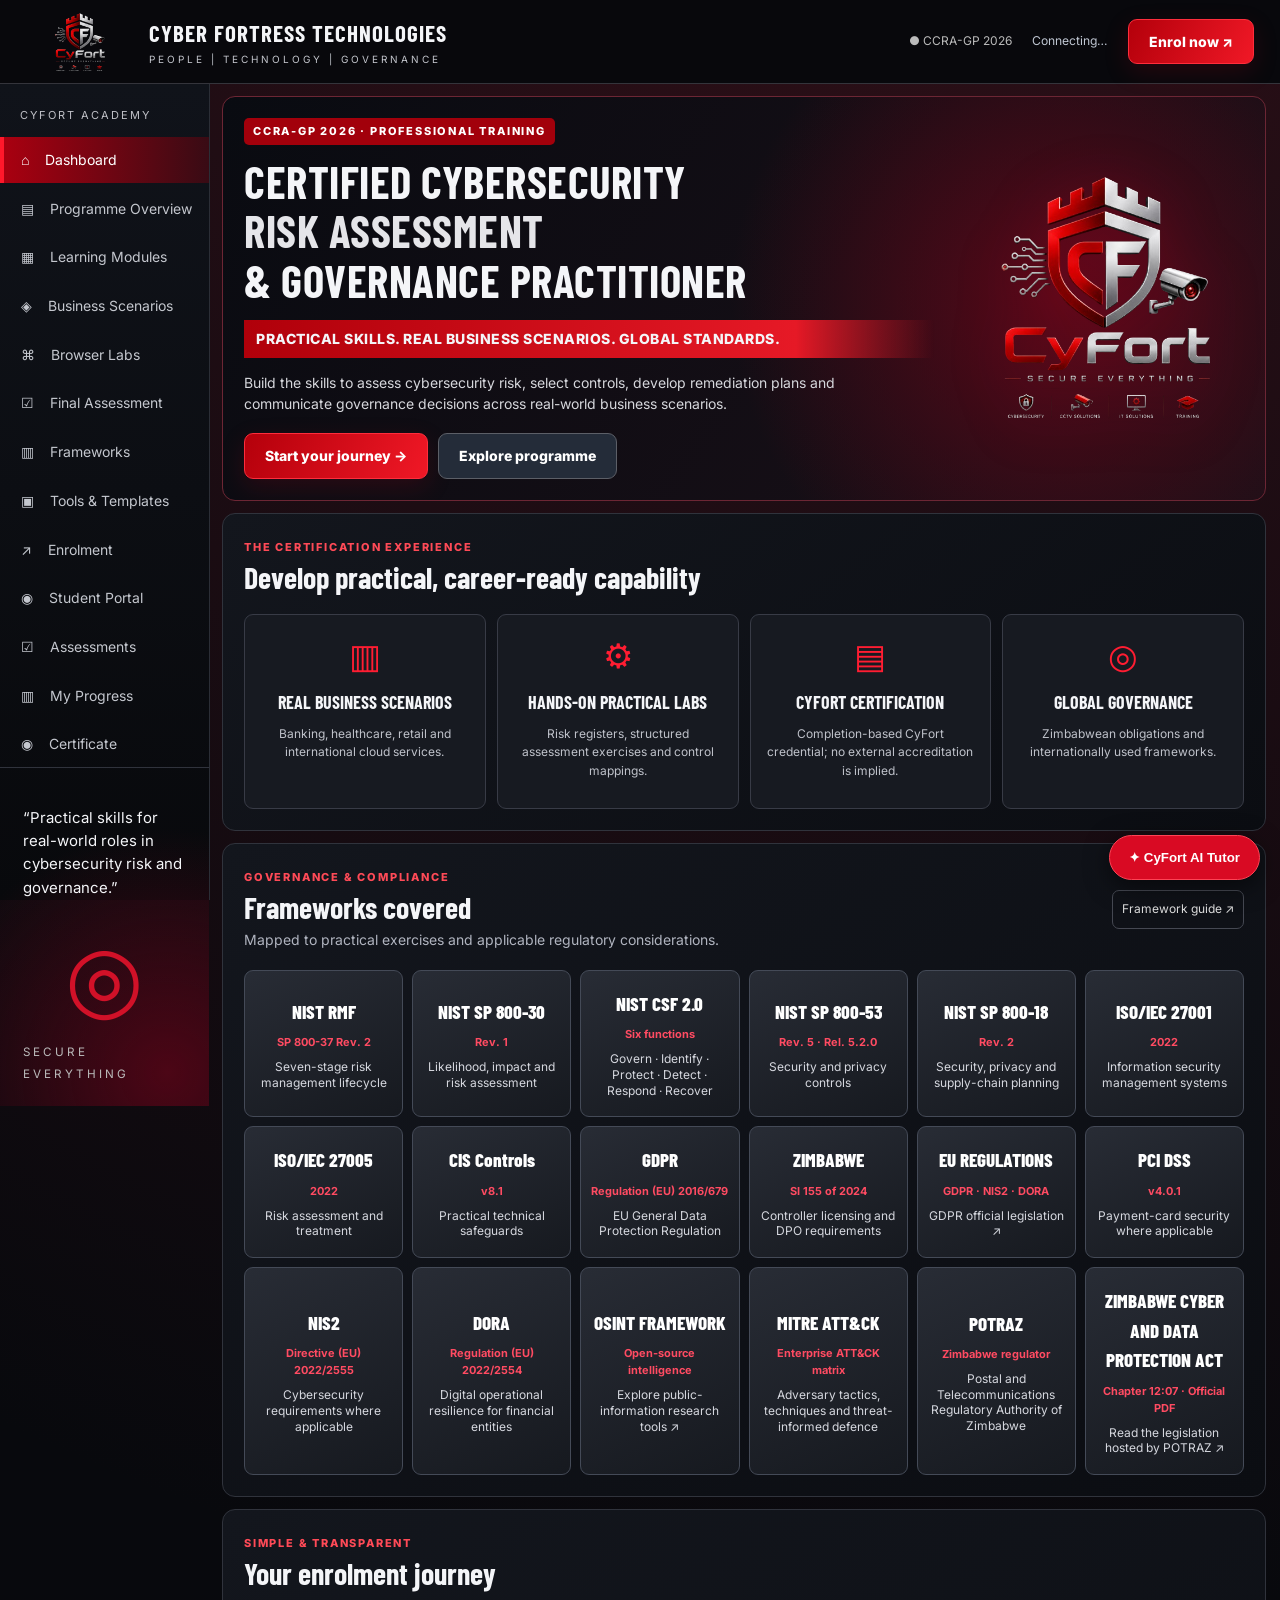
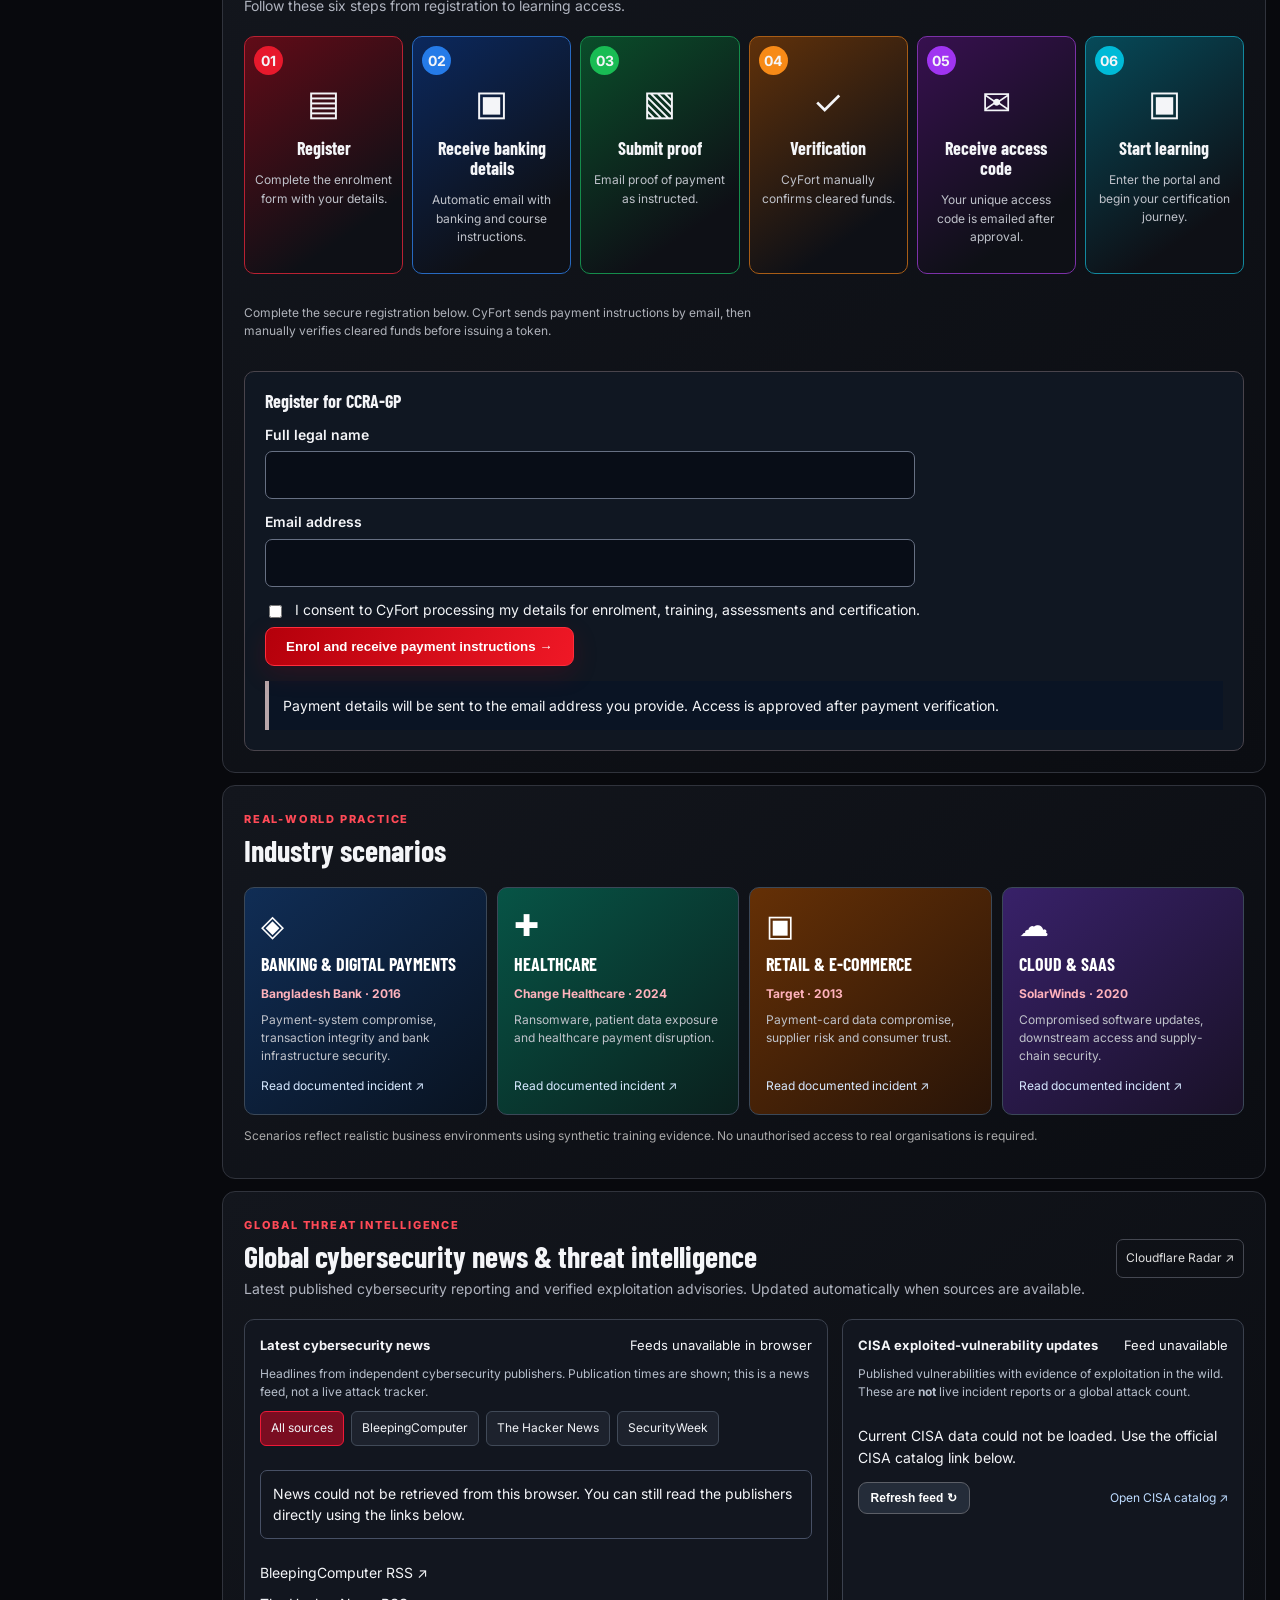
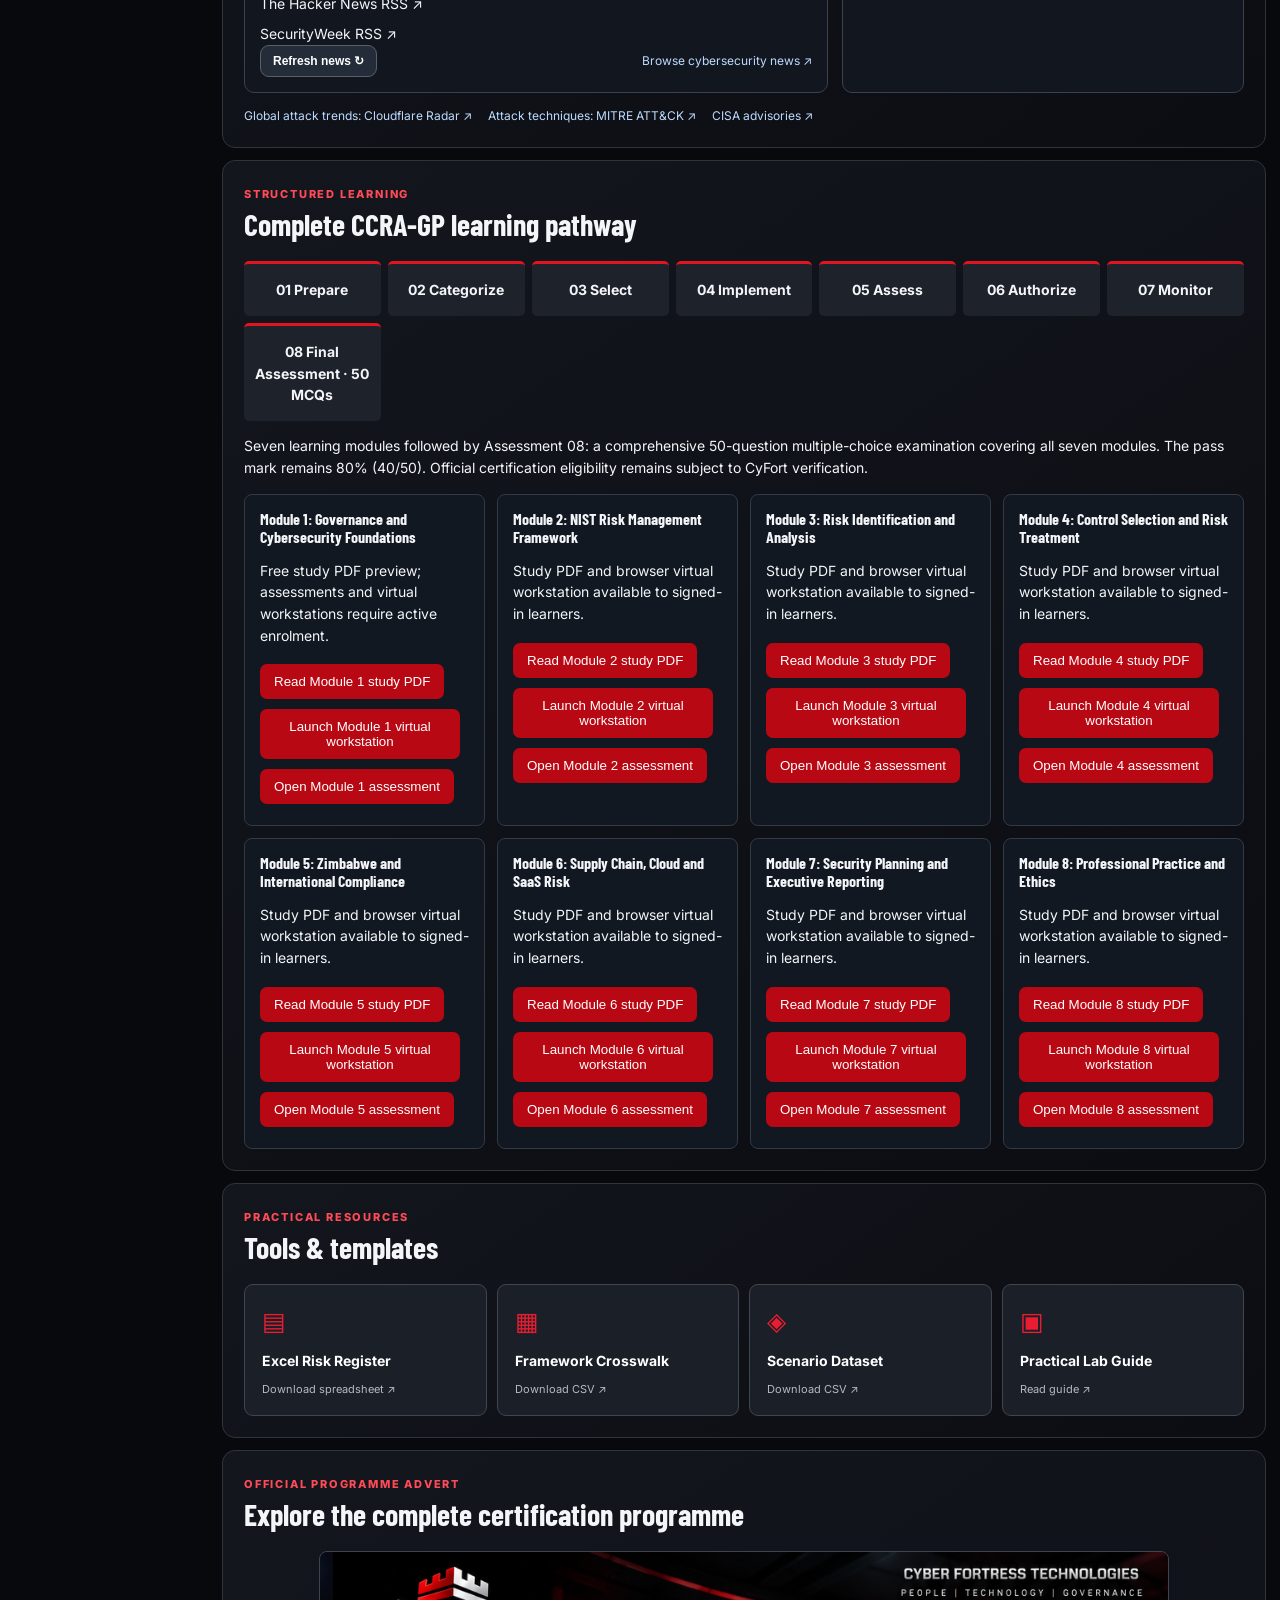
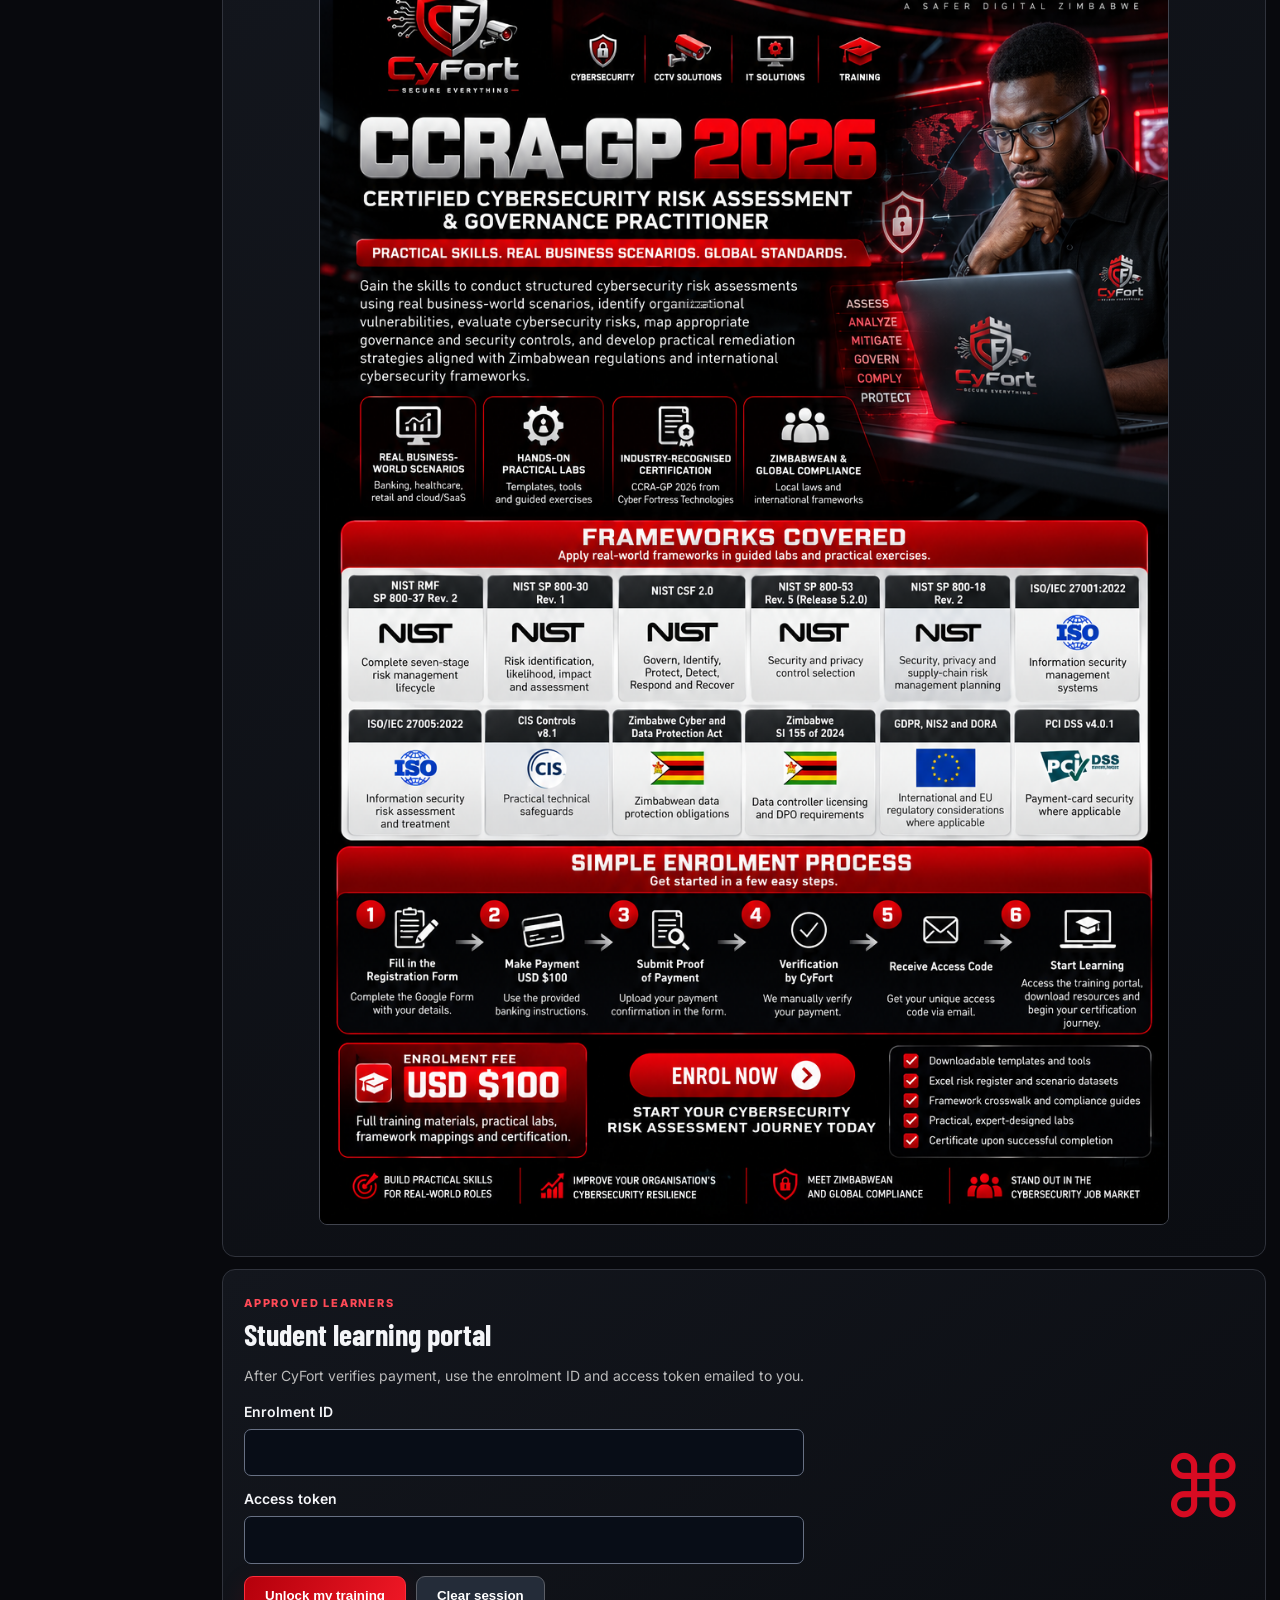
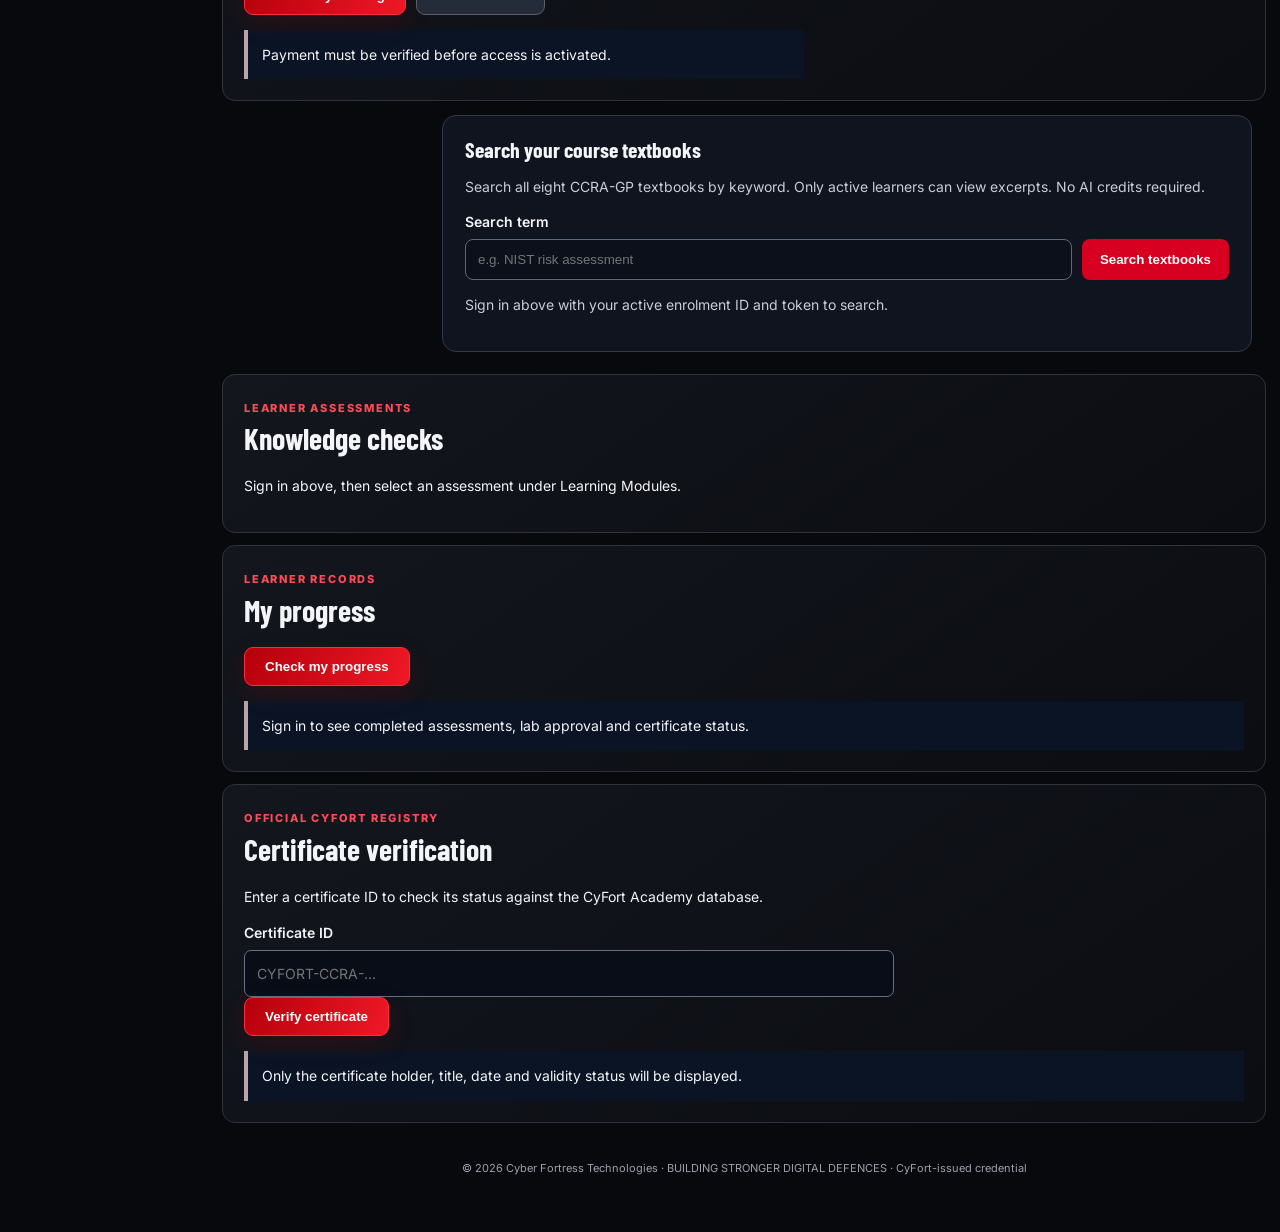
==== commit fe78b0cc: "Add files via upload" ====
--- a/index.html
+++ b/index.html
@@ -13,9 +13,9 @@
 .scenario-grid .cyfort-scenario-link.bank{background:linear-gradient(140deg,#102d55,#091321)}.scenario-grid .cyfort-scenario-link.health{background:linear-gradient(140deg,#075446,#0a201d)}.scenario-grid .cyfort-scenario-link.retail{background:linear-gradient(140deg,#653006,#281408)}.scenario-grid .cyfort-scenario-link.cloud{background:linear-gradient(140deg,#382169,#191127)}
 .scenario-grid .cyfort-scenario-link>span{font-size:30px;line-height:1.3}.scenario-grid .cyfort-scenario-link h3{margin:10px 0}.scenario-grid .cyfort-scenario-link strong{font-size:12px;color:#ffb2bc}.scenario-grid .cyfort-scenario-link p{font-size:12px;line-height:1.5;margin:8px 0 12px}.scenario-grid .cyfort-scenario-link small{font-size:12px;color:#d6e8ff;margin-top:auto}
 .cyfort-threat-layout{display:grid;grid-template-columns:minmax(0,1.45fr) minmax(270px,1fr);gap:14px}.cyfort-threat-map-card,.cyfort-threat-feed-card{background:#12161f;border:1px solid #3b414e;border-radius:10px;padding:15px;min-width:0}.cyfort-threat-heading{display:flex;flex-wrap:wrap;gap:8px;align-items:center;justify-content:space-between;margin-bottom:10px;font-size:13px}.cyfort-sim-badge{font-size:10px;color:#ffb5bd;border:1px solid #b03b4d;padding:4px 6px;border-radius:5px}.cyfort-map-stage{border-radius:7px;overflow:hidden;background:#081521}.cyfort-map-stage svg{width:100%;display:block}.cyfort-map-disclaimer,.cyfort-feed-explain{font-size:12px;color:#b6becb;line-height:1.5;margin:10px 0}.cyfort-sim-controls,.cyfort-feed-actions{display:flex;flex-wrap:wrap;align-items:center;gap:10px;justify-content:space-between;font-size:12px}.cyfort-sim-controls .button,.cyfort-feed-actions .button{padding:8px 12px;font-size:12px}.cyfort-feed-actions a,.cyfort-source-row a{color:#bddbff;text-decoration:none;font-size:12px}.cyfort-kev-feed{max-height:320px;overflow:auto;display:grid;gap:9px}.cyfort-kev-item{padding:10px;border:1px solid #343c4a;border-radius:7px;background:#1b202a}.cyfort-kev-item b{font-size:12px;color:#fff}.cyfort-kev-item p{margin:5px 0;color:#c8d0dc;font-size:12px;line-height:1.4}.cyfort-kev-item small{font-size:11px;color:#e9a9b1}.cyfort-kev-item a{color:#a8ceff;font-size:12px}.cyfort-source-row{display:flex;gap:16px;flex-wrap:wrap;margin-top:14px}.cyfort-sim-route{fill:none;stroke:#ff4c69;stroke-width:2;stroke-dasharray:6 7;opacity:.8;animation:cyfortDash 2.5s linear infinite}.cyfort-sim-point{fill:#ff526b;stroke:#ffb0be;stroke-width:1}.cyfort-sim-pulse{fill:none;stroke:#ff526b;stroke-width:2;animation:cyfortPulse 2.3s ease-out infinite}@keyframes cyfortDash{to{stroke-dashoffset:-26}}@keyframes cyfortPulse{0%{r:3;opacity:.95}100%{r:24;opacity:0}}@media(max-width:850px){.cyfort-threat-layout{grid-template-columns:1fr}}@media(prefers-reduced-motion:reduce){.cyfort-sim-route,.cyfort-sim-pulse{animation:none}}
-</style><style id="cyfort-news-styles">#threat-intelligence .cyfort-news-filters{display:flex;gap:7px;flex-wrap:wrap;margin:10px 0}#threat-intelligence .cyfort-news-filter{cursor:pointer;border:1px solid #414a58;background:#1d222d;color:#f0f2f6;border-radius:6px;padding:7px 10px;font:inherit;font-size:12px}#threat-intelligence .cyfort-news-filter.active,#threat-intelligence .cyfort-news-filter:hover{border-color:#ed1937;background:#7a0d21}#threat-intelligence .cyfort-news-feed{max-height:460px;overflow-y:auto}#threat-intelligence .cyfort-news-item{padding:13px 12px;border:1px solid #3a4556;border-radius:9px;background:#1b202a;margin:0 0 9px}#threat-intelligence .cyfort-news-item a{font-weight:700;color:#f5f6fa;text-decoration:none}#threat-intelligence .cyfort-news-item a:hover{text-decoration:underline;color:#ff566e}#threat-intelligence .cyfort-news-item small{display:block;color:#aeb9ca;margin-top:8px}#threat-intelligence .cyfort-news-item p{font-size:13px;line-height:1.45;margin:7px 0 0}#threat-intelligence .cyfort-news-error{padding:12px;border:1px solid #475065;border-radius:7px}#threat-intelligence .cyfort-news-error a{color:#ff687b}</style><link rel="stylesheet" href="browser-labs.css"></head><body>
+</style><style id="cyfort-news-styles">#threat-intelligence .cyfort-news-filters{display:flex;gap:7px;flex-wrap:wrap;margin:10px 0}#threat-intelligence .cyfort-news-filter{cursor:pointer;border:1px solid #414a58;background:#1d222d;color:#f0f2f6;border-radius:6px;padding:7px 10px;font:inherit;font-size:12px}#threat-intelligence .cyfort-news-filter.active,#threat-intelligence .cyfort-news-filter:hover{border-color:#ed1937;background:#7a0d21}#threat-intelligence .cyfort-news-feed{max-height:460px;overflow-y:auto}#threat-intelligence .cyfort-news-item{padding:13px 12px;border:1px solid #3a4556;border-radius:9px;background:#1b202a;margin:0 0 9px}#threat-intelligence .cyfort-news-item a{font-weight:700;color:#f5f6fa;text-decoration:none}#threat-intelligence .cyfort-news-item a:hover{text-decoration:underline;color:#ff566e}#threat-intelligence .cyfort-news-item small{display:block;color:#aeb9ca;margin-top:8px}#threat-intelligence .cyfort-news-item p{font-size:13px;line-height:1.45;margin:7px 0 0}#threat-intelligence .cyfort-news-error{padding:12px;border:1px solid #475065;border-radius:7px}#threat-intelligence .cyfort-news-error a{color:#ff687b}</style><link rel="stylesheet" href="browser-labs.css"><link rel="stylesheet" href="final-assessment.css"></head><body>
 <header class="topbar"><a class="brand" href="#dashboard"><img alt="CyFort official logo" src="cyfort-logo.png"/><span><b>CYBER FORTRESS TECHNOLOGIES</b><small>PEOPLE | TECHNOLOGY | GOVERNANCE</small></span></a><div class="topright"><span class="status">● CCRA-GP 2026</span><span class="connection" id="backendState" role="status">Connecting…</span><a class="topcta" href="#enrolment">Enrol now ↗</a></div></header>
-<div class="shell"><aside class="sidebar"><div class="sidebar-title">CYFORT ACADEMY</div><nav id="nav"><a class="active" href="#dashboard">⌂ <span>Dashboard</span></a><a href="#overview">▤ <span>Programme Overview</span></a><a href="#modules">▦ <span>Learning Modules</span></a><a href="#scenarios">◈ <span>Business Scenarios</span></a><a href="#browser-labs">⌘ <span>Browser Labs</span></a><a href="#frameworks">▥ <span>Frameworks</span></a><a href="#tools">▣ <span>Tools &amp; Templates</span></a><a href="#enrolment">↗ <span>Enrolment</span></a><a href="#access">◉ <span>Student Portal</span></a><a href="#assessments">☑ <span>Assessments</span></a><a href="#progress-section">▥ <span>My Progress</span></a><a href="#verification">◉ <span>Certificate</span></a></nav><div class="sidebar-bottom"><p>“Practical skills for real-world roles in cybersecurity risk and governance.”</p><div class="globe">◎</div><small>SECURE EVERYTHING</small></div></aside>
+<div class="shell"><aside class="sidebar"><div class="sidebar-title">CYFORT ACADEMY</div><nav id="nav"><a class="active" href="#dashboard">⌂ <span>Dashboard</span></a><a href="#overview">▤ <span>Programme Overview</span></a><a href="#modules">▦ <span>Learning Modules</span></a><a href="#scenarios">◈ <span>Business Scenarios</span></a><a href="#browser-labs">⌘ <span>Browser Labs</span></a><a href="#final-assessment">☑ <span>Final Assessment</span></a><a href="#frameworks">▥ <span>Frameworks</span></a><a href="#tools">▣ <span>Tools &amp; Templates</span></a><a href="#enrolment">↗ <span>Enrolment</span></a><a href="#access">◉ <span>Student Portal</span></a><a href="#assessments">☑ <span>Assessments</span></a><a href="#progress-section">▥ <span>My Progress</span></a><a href="#verification">◉ <span>Certificate</span></a></nav><div class="sidebar-bottom"><p>“Practical skills for real-world roles in cybersecurity risk and governance.”</p><div class="globe">◎</div><small>SECURE EVERYTHING</small></div></aside>
 <main id="dashboard"><section class="hero panel"><div class="hero-content"><span class="pill">CCRA-GP 2026 · PROFESSIONAL TRAINING</span><h1>CERTIFIED CYBERSECURITY<br/><strong>RISK ASSESSMENT</strong><br/>&amp; GOVERNANCE PRACTITIONER</h1><div class="ribbon">PRACTICAL SKILLS. REAL BUSINESS SCENARIOS. GLOBAL STANDARDS.</div><p>Build the skills to assess cybersecurity risk, select controls, develop remediation plans and communicate governance decisions across real-world business scenarios.</p><div class="hero-actions"><a class="button" href="#enrolment">Start your journey →</a><a class="button secondary" href="#overview">Explore programme</a></div></div><div class="hero-art"><img alt="CyFort Secure Everything" src="cyfort-logo.png"/></div></section>
 <section class="panel overview" id="overview"><div class="section-heading"><div><span class="eyebrow">THE CERTIFICATION EXPERIENCE</span><h2>Develop practical, career-ready capability</h2></div></div><div class="feature-grid"><article><div class="feature-icon">▥</div><h3>REAL BUSINESS SCENARIOS</h3><p>Banking, healthcare, retail and international cloud services.</p></article><article><div class="feature-icon">⚙</div><h3>HANDS-ON PRACTICAL LABS</h3><p>Risk registers, structured assessment exercises and control mappings.</p></article><article><div class="feature-icon">▤</div><h3>CYFORT CERTIFICATION</h3><p>Completion-based CyFort credential; no external accreditation is implied.</p></article><article><div class="feature-icon">◎</div><h3>GLOBAL GOVERNANCE</h3><p>Zimbabwean obligations and internationally used frameworks.</p></article></div></section>
 <section class="panel" id="frameworks"><div class="section-heading"><div><span class="eyebrow">GOVERNANCE &amp; COMPLIANCE</span><h2>Frameworks covered</h2><p>Mapped to practical exercises and applicable regulatory considerations.</p></div><a class="quiet-link" href="docs/FRAMEWORK_MAPPING_2026.md">Framework guide ↗</a></div><div class="framework-grid"><a aria-label="Open NIST RMF official resource (new tab)" class="framework-card" href="https://csrc.nist.gov/pubs/sp/800/37/r2/final" rel="noopener noreferrer" target="_blank"><b>NIST RMF</b><span>SP 800-37 Rev. 2</span><small>Seven-stage risk management lifecycle</small></a><a aria-label="Open NIST SP 800-30 official resource (new tab)" class="framework-card" href="https://csrc.nist.gov/pubs/sp/800/30/r1/final" rel="noopener noreferrer" target="_blank"><b>NIST SP 800-30</b><span>Rev. 1</span><small>Likelihood, impact and risk assessment</small></a><a aria-label="Open NIST CSF 2.0 official resource (new tab)" class="framework-card" href="https://www.nist.gov/cyberframework" rel="noopener noreferrer" target="_blank"><b>NIST CSF 2.0</b><span>Six functions</span><small>Govern · Identify · Protect · Detect · Respond · Recover</small></a><a aria-label="Open NIST SP 800-53 official resource (new tab)" class="framework-card" href="https://csrc.nist.gov/pubs/sp/800/53/r5/upd1/final" rel="noopener noreferrer" target="_blank"><b>NIST SP 800-53</b><span>Rev. 5 · Rel. 5.2.0</span><small>Security and privacy controls</small></a><a aria-label="Open NIST SP 800-18 official resource (new tab)" class="framework-card" href="https://csrc.nist.gov/pubs/sp/800/18/r2/final" rel="noopener noreferrer" target="_blank"><b>NIST SP 800-18</b><span>Rev. 2</span><small>Security, privacy and supply-chain planning</small></a><a aria-label="Open ISO/IEC 27001 official resource (new tab)" class="framework-card" href="https://www.iso.org/standard/27001" rel="noopener noreferrer" target="_blank"><b>ISO/IEC 27001</b><span>2022</span><small>Information security management systems</small></a><a aria-label="Open ISO/IEC 27005 official resource (new tab)" class="framework-card" href="https://www.iso.org/standard/80585.html" rel="noopener noreferrer" target="_blank"><b>ISO/IEC 27005</b><span>2022</span><small>Risk assessment and treatment</small></a><a aria-label="Open CIS Controls official resource (new tab)" class="framework-card" href="https://www.cisecurity.org/controls" rel="noopener noreferrer" target="_blank"><b>CIS Controls</b><span>v8.1</span><small>Practical technical safeguards</small></a><a aria-label="Open ZIMBABWE official resource (new tab)" class="framework-card" href="https://eur-lex.europa.eu/eli/reg/2016/679/oj" rel="noopener noreferrer" target="_blank"><b>GDPR</b><span>Regulation (EU) 2016/679</span><small>EU General Data Protection Regulation</small></a><a aria-label="Open ZIMBABWE official resource (new tab)" class="framework-card" href="https://www.potraz.gov.zw/wp-content/uploads/2025/02/sI-155-of-2024-Cyber-and-Data-Protection-Normal_240913_1250178.pdf" rel="noopener noreferrer" target="_blank"><b>ZIMBABWE</b><span>SI 155 of 2024</span><small>Controller licensing and DPO requirements</small></a><a aria-label="Open GDPR regulation (new tab); additional EU regulations listed below" class="framework-card" href="https://eur-lex.europa.eu/eli/reg/2016/679/oj" rel="noopener noreferrer" target="_blank"><b>EU REGULATIONS</b><span>GDPR · NIS2 · DORA</span><small>GDPR official legislation ↗</small></a><a aria-label="Open PCI DSS official resource (new tab)" class="framework-card" href="https://www.pcisecuritystandards.org/document_library/" rel="noopener noreferrer" target="_blank"><b>PCI DSS</b><span>v4.0.1</span><small>Payment-card security where applicable</small></a><a aria-label="Open NIS2 official regulation (new tab)" class="framework-card" href="https://eur-lex.europa.eu/eli/dir/2022/2555/oj" rel="noopener noreferrer" target="_blank"><b>NIS2</b><span>Directive (EU) 2022/2555</span><small>Cybersecurity requirements where applicable</small></a><a aria-label="Open DORA official regulation (new tab)" class="framework-card" href="https://eur-lex.europa.eu/eli/reg/2022/2554/oj" rel="noopener noreferrer" target="_blank"><b>DORA</b><span>Regulation (EU) 2022/2554</span><small>Digital operational resilience for financial entities</small></a><a aria-label="Open OSINT Framework website (new tab)" class="framework-card" href="https://osintframework.com/" rel="noopener noreferrer" target="_blank"><b>OSINT FRAMEWORK</b><span>Open-source intelligence</span><small>Explore public-information research tools ↗</small></a><a aria-label="Open MITRE ATT&amp;CK official website (new tab)" class="framework-card" href="https://attack.mitre.org/matrices/enterprise/" rel="noopener noreferrer" target="_blank"><b>MITRE ATT&amp;CK</b><span>Enterprise ATT&amp;CK matrix</span><small>Adversary tactics, techniques and threat-informed defence</small></a><a aria-label="Open POTRAZ official website (new tab)" class="framework-card" href="https://www.potraz.gov.zw/" rel="noopener noreferrer" target="_blank"><b>POTRAZ</b><span>Zimbabwe regulator</span><small>Postal and Telecommunications Regulatory Authority of Zimbabwe</small></a><a aria-label="Read Zimbabwe Cyber and Data Protection Act PDF (opens in new tab)" class="framework-card" href="https://www.potraz.gov.zw/wp-content/uploads/2026/02/ACT-CDPA.pdf" rel="noopener noreferrer" target="_blank"><b>ZIMBABWE CYBER AND DATA PROTECTION ACT</b><span>Chapter 12:07 · Official PDF</span><small>Read the legislation hosted by POTRAZ ↗</small></a></div></section>
@@ -26,7 +26,7 @@
 <div class="cyfort-threat-layout"><div class="cyfort-threat-map-card"><div class="cyfort-threat-heading"><b>Latest cybersecurity news</b><span id="cyfortNewsStatus" role="status">Loading news…</span></div><p class="cyfort-feed-explain">Headlines from independent cybersecurity publishers. Publication times are shown; this is a news feed, not a live attack tracker.</p><div aria-label="Cyber news source" class="cyfort-news-filters" role="group"><button class="cyfort-news-filter active" data-source="all" type="button">All sources</button><button class="cyfort-news-filter" data-source="bleeping" type="button">BleepingComputer</button><button class="cyfort-news-filter" data-source="hacker" type="button">The Hacker News</button><button class="cyfort-news-filter" data-source="securityweek" type="button">SecurityWeek</button></div><div aria-live="polite" class="cyfort-kev-feed cyfort-news-feed" id="cyfortNewsFeed"><p>Retrieving published articles…</p></div><div class="cyfort-feed-actions"><button class="button secondary" id="cyfortRefreshNews" type="button">Refresh news ↻</button><a href="https://www.bleepingcomputer.com/" rel="noopener noreferrer" target="_blank">Browse cybersecurity news ↗</a></div></div>
 <div class="cyfort-threat-feed-card"><div class="cyfort-threat-heading"><b>CISA exploited-vulnerability updates</b><span id="cyfortFeedStatus" role="status">Loading…</span></div><p class="cyfort-feed-explain">Published vulnerabilities with evidence of exploitation in the wild. These are <strong>not</strong> live incident reports or a global attack count.</p><div aria-live="polite" class="cyfort-kev-feed" id="cyfortKevFeed"><p>Loading CISA data…</p></div><div class="cyfort-feed-actions"><button class="button secondary" id="cyfortRefreshFeed" type="button">Refresh feed ↻</button><a href="https://www.cisa.gov/known-exploited-vulnerabilities-catalog" rel="noopener noreferrer" target="_blank">Open CISA catalog ↗</a></div></div></div>
 <div class="cyfort-source-row"><a href="https://radar.cloudflare.com/security-and-attacks" rel="noopener noreferrer" target="_blank">Global attack trends: Cloudflare Radar ↗</a><a href="https://attack.mitre.org/" rel="noopener noreferrer" target="_blank">Attack techniques: MITRE ATT&amp;CK ↗</a><a href="https://www.cisa.gov/news-events/cybersecurity-advisories" rel="noopener noreferrer" target="_blank">CISA advisories ↗</a></div></section>
-<section class="panel" id="modules"><div class="section-heading"><div><span class="eyebrow">STRUCTURED LEARNING</span><h2>Complete CCRA-GP learning pathway</h2></div></div><div class="module-list"><span>01 Prepare</span><span>02 Categorize</span><span>03 Select</span><span>04 Implement</span><span>05 Assess</span><span>06 Authorize</span><span>07 Monitor</span></div><p>Seven RMF learning stages are shown below. Browser labs provide additional interactive practice and locally scored demonstrations. Official assessment and certificate eligibility remain subject to CyFort verification.</p><div class="assessment-grid" id="moduleCards"></div></section>
+<section class="panel" id="modules"><div class="section-heading"><div><span class="eyebrow">STRUCTURED LEARNING</span><h2>Complete CCRA-GP learning pathway</h2></div></div><div class="module-list"><span>01 Prepare</span><span>02 Categorize</span><span>03 Select</span><span>04 Implement</span><span>05 Assess</span><span>06 Authorize</span><span>07 Monitor</span><span>08 Final Assessment · 50 MCQs</span></div><p>Seven learning modules followed by Assessment 08: a comprehensive 50-question multiple-choice examination covering all seven modules. The pass mark remains 80% (40/50). Official certification eligibility remains subject to CyFort verification.</p><div class="assessment-grid" id="moduleCards"></div></section>
 <section class="panel" id="tools"><div class="section-heading"><div><span class="eyebrow">PRACTICAL RESOURCES</span><h2>Tools &amp; templates</h2></div></div><div class="download-grid"><a download="" href="CyFort_NIST_RMF_Risk_Register.xlsx">▤ <b>Excel Risk Register</b><small>Download spreadsheet ↗</small></a><a download="" href="data/framework-crosswalk.csv">▦ <b>Framework Crosswalk</b><small>Download CSV ↗</small></a><a download="" href="data/business-scenarios.csv">◈ <b>Scenario Dataset</b><small>Download CSV ↗</small></a><a href="docs/REAL_WORLD_LAB_GUIDE.md">▣ <b>Practical Lab Guide</b><small>Read guide ↗</small></a></div></section>
 <section class="panel advert"><div class="section-heading"><div><span class="eyebrow">OFFICIAL PROGRAMME ADVERT</span><h2>Explore the complete certification programme</h2></div></div><img alt="CyFort CCRA-GP 2026 full certification advert with covered frameworks and enrolment process" loading="lazy" src="ccra-gp-advert.png"/></section>
 <section class="panel access" id="access"><div class="access-body"><span class="eyebrow">APPROVED LEARNERS</span><h2>Student learning portal</h2><p>After CyFort verifies payment, use the enrolment ID and access token emailed to you.</p><form id="loginForm"><label for="learnerId">Enrolment ID</label><input autocomplete="off" id="learnerId" required=""/><label for="accessToken">Access token</label><input autocomplete="off" id="accessToken" required="" type="password"/><div class="form-actions"><button class="button" type="submit">Unlock my training</button><button class="button secondary" id="logout" type="button">Clear session</button></div></form><div aria-live="polite" class="api-status" id="loginStatus" role="status">Payment must be verified before access is activated.</div></div><div class="access-mark">⌘</div></section>
@@ -64,4 +64,4 @@
 for(const v of list){const item=document.createElement('article');item.className='cyfort-kev-item';const title=document.createElement('b');title.textContent=(v.cveID||'CVE')+' · '+(v.vendorProject||'Unknown vendor');const desc=document.createElement('p');desc.textContent=v.vulnerabilityName||v.shortDescription||'Known exploited vulnerability';const meta=document.createElement('small');meta.textContent='Added to CISA catalog: '+(v.dateAdded||'unknown');const link=document.createElement('a');link.href='https://www.cve.org/CVERecord?id='+encodeURIComponent(v.cveID||'');link.target='_blank';link.rel='noopener noreferrer';link.textContent='View CVE record ↗';item.append(title,desc,meta,document.createElement('br'),link);feed.append(item)}
 status.textContent='Catalog: '+(data.dateReleased||'latest published')+' · Checked '+new Date().toLocaleTimeString();refresh.disabled=false;}
 refresh.addEventListener('click',update);update();setInterval(update,60*60*1000);
-})();</script><script src="labs-data.js"></script><script src="browser-labs.js"></script></body></html>
+})();</script><script src="labs-data.js"></script><script src="browser-labs.js"></script><script src="final-assessment-data.js"></script><script src="final-assessment.js"></script><script src="module-lab-links.js"></script></body></html>
--- a/final-assessment.css
+++ b/final-assessment.css
@@ -0,0 +1,14 @@
+
+#final-assessment .final-meta{display:flex;gap:12px;flex-wrap:wrap;margin:12px 0}
+#final-assessment .final-meta span{background:#252b35;border:1px solid #414a59;padding:8px 12px;border-radius:8px}
+#final-assessment .final-actions{display:flex;gap:10px;flex-wrap:wrap;margin:16px 0}
+#final-assessment .final-actions button{background:#c90026;color:white;border:1px solid #ed3b52;border-radius:7px;padding:11px 17px;cursor:pointer}
+#final-assessment .final-actions button.secondary{background:#272d38;border-color:#515a68}
+#final-assessment .final-question{padding:16px;border:1px solid #454c58;background:#1b2029;border-radius:10px;margin:12px 0}
+#final-assessment .final-question legend{font-weight:700;margin-bottom:10px;padding:0 5px}
+#final-assessment .final-question label{display:flex;gap:10px;align-items:start;padding:8px 4px;cursor:pointer}
+#final-assessment .final-question label:hover{background:#303744}
+#final-assessment .final-question input{margin-top:4px}
+#final-assessment .final-result{border:1px solid #667184;border-radius:10px;padding:18px;margin-top:15px;background:#18202b}
+#final-assessment .final-result strong{font-size:24px}
+#final-assessment .final-hint{color:#b8c1cd;font-size:13px}
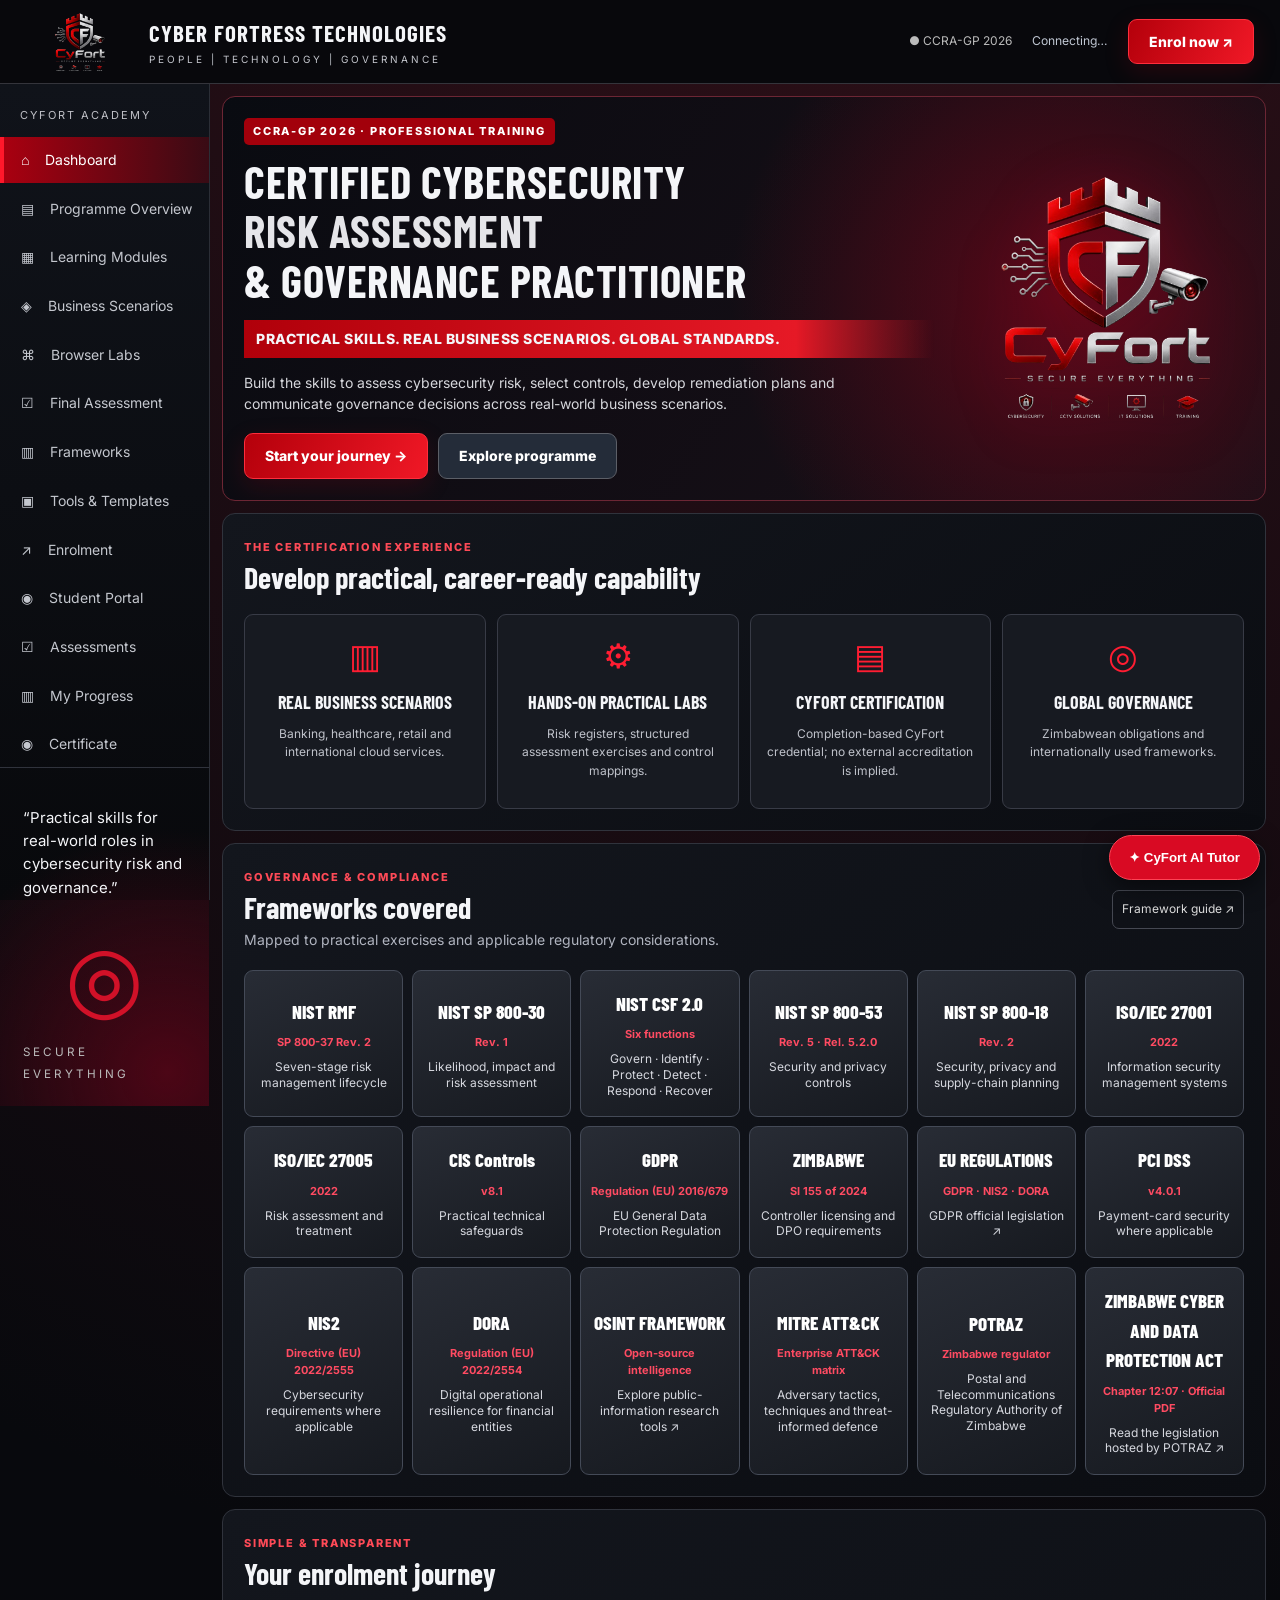
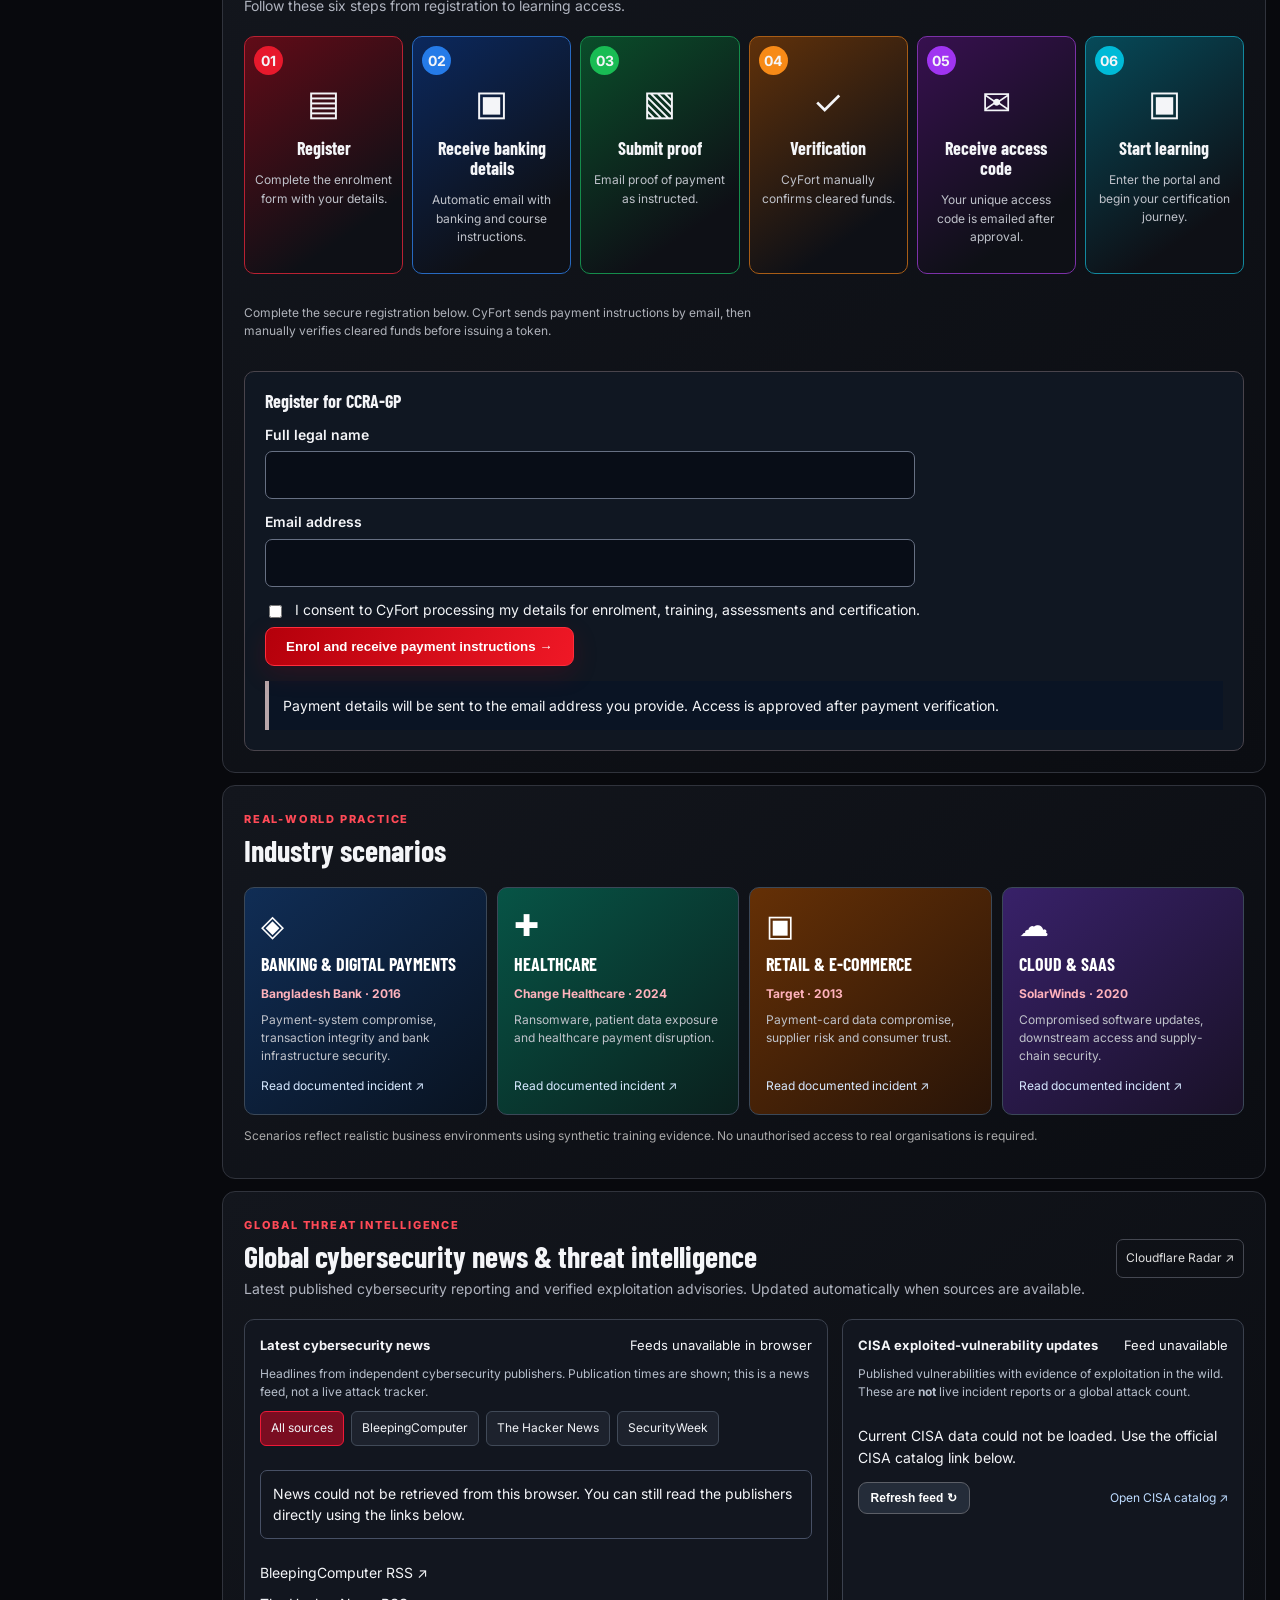
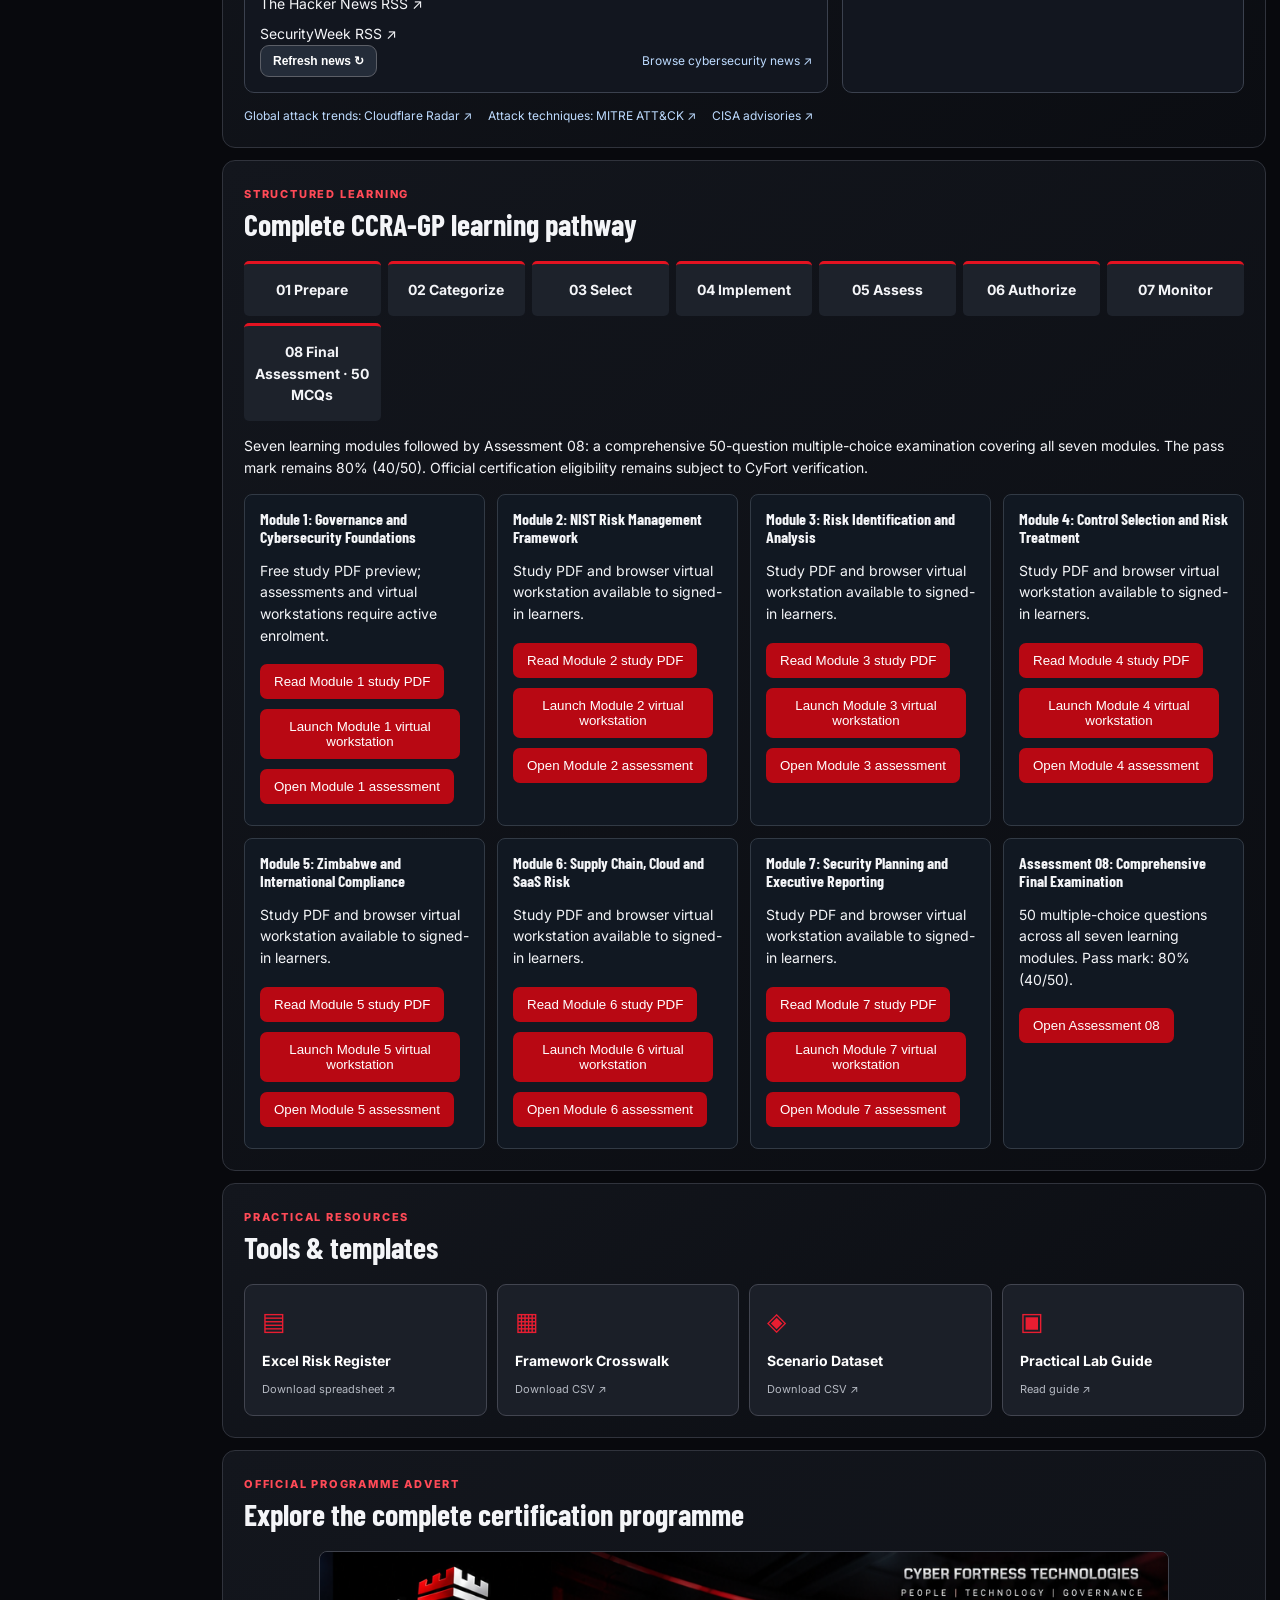
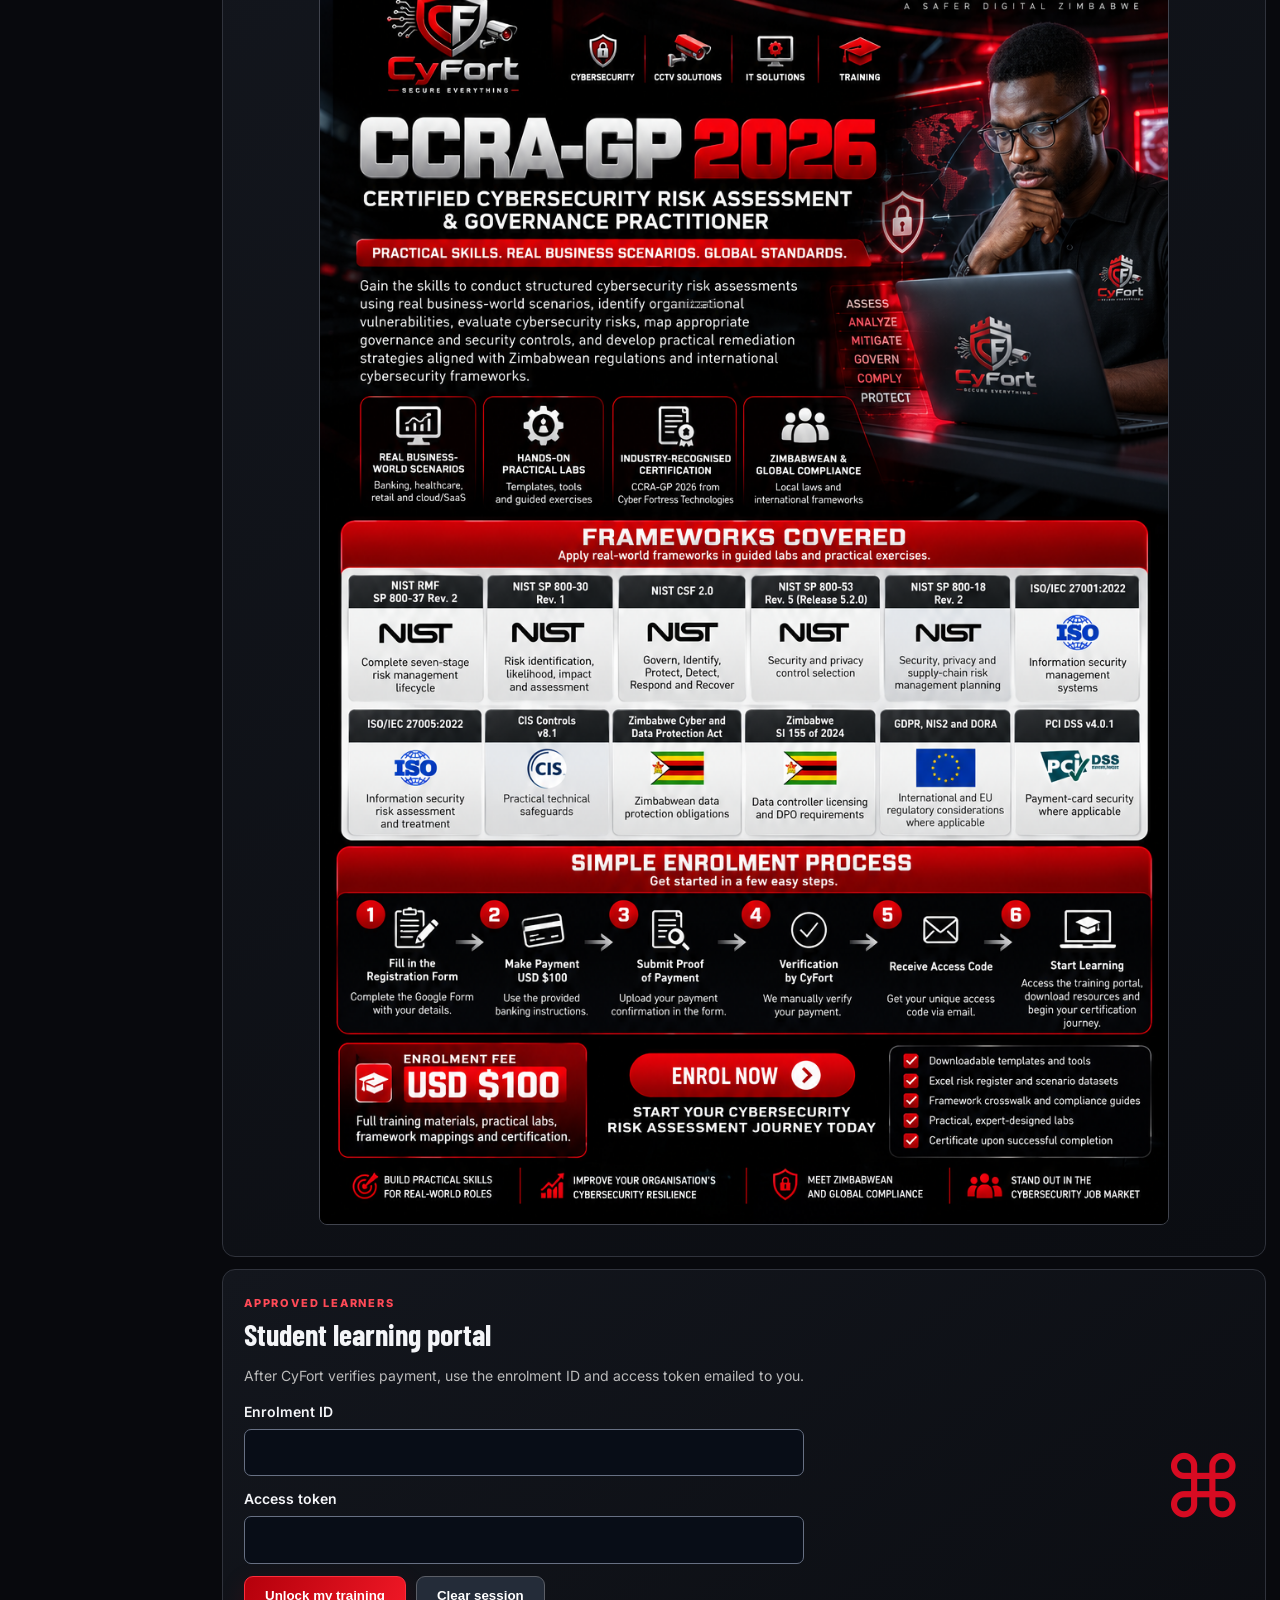
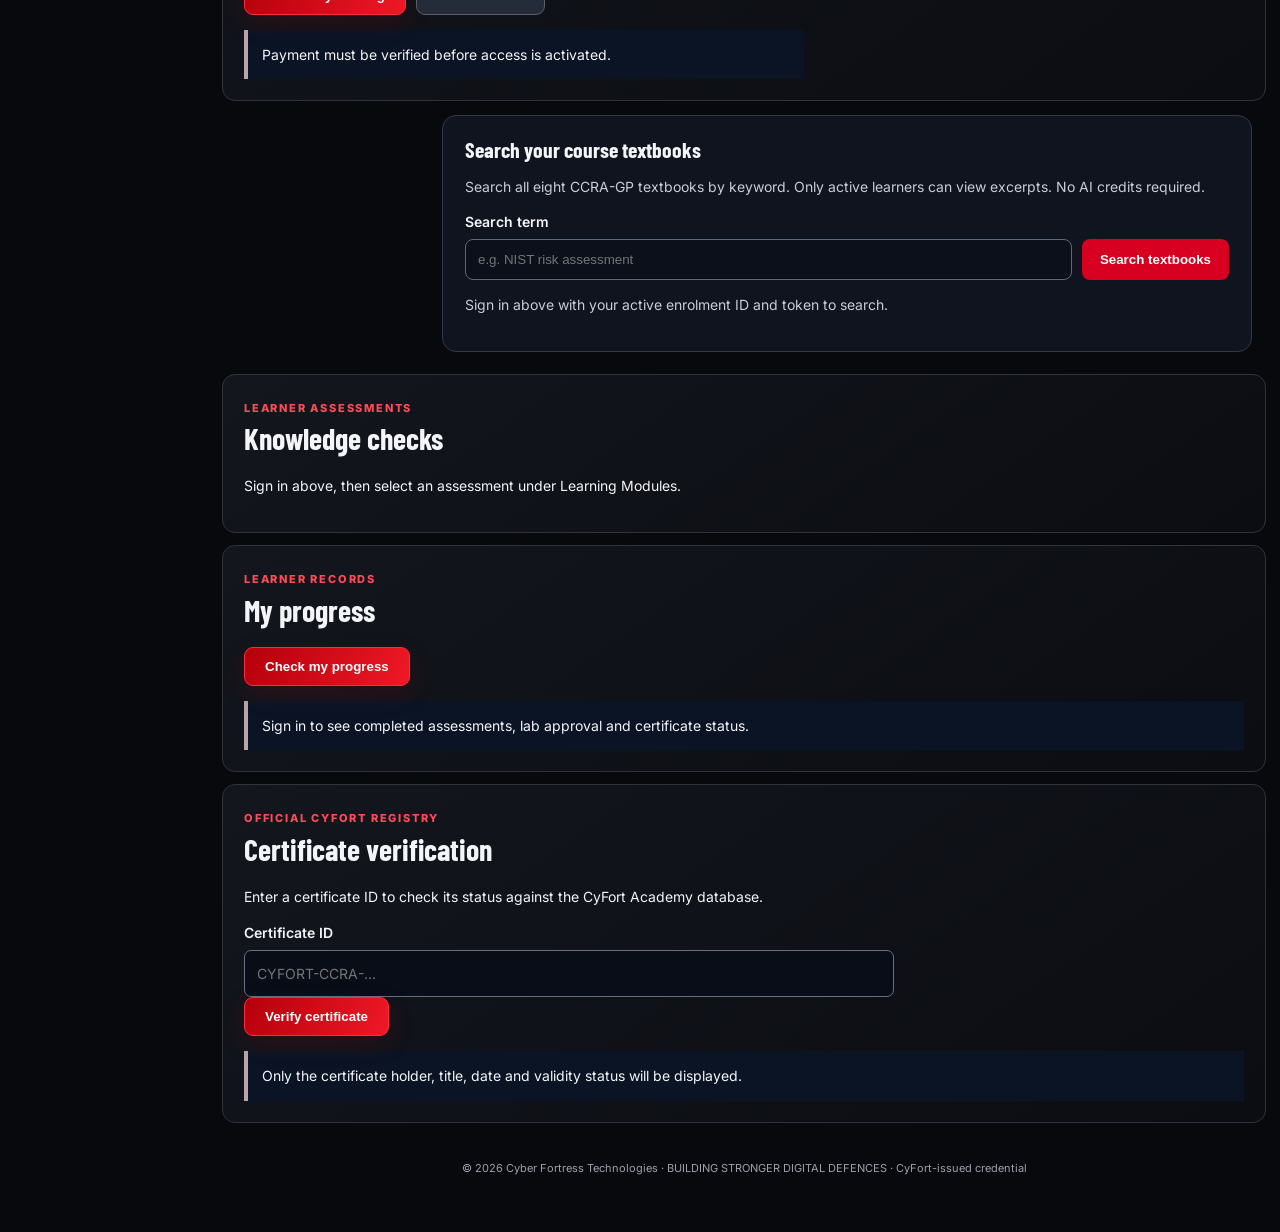
==== commit 4905efe8: "Add files via upload" ====
--- a/index.html
+++ b/index.html
@@ -13,7 +13,43 @@
 .scenario-grid .cyfort-scenario-link.bank{background:linear-gradient(140deg,#102d55,#091321)}.scenario-grid .cyfort-scenario-link.health{background:linear-gradient(140deg,#075446,#0a201d)}.scenario-grid .cyfort-scenario-link.retail{background:linear-gradient(140deg,#653006,#281408)}.scenario-grid .cyfort-scenario-link.cloud{background:linear-gradient(140deg,#382169,#191127)}
 .scenario-grid .cyfort-scenario-link>span{font-size:30px;line-height:1.3}.scenario-grid .cyfort-scenario-link h3{margin:10px 0}.scenario-grid .cyfort-scenario-link strong{font-size:12px;color:#ffb2bc}.scenario-grid .cyfort-scenario-link p{font-size:12px;line-height:1.5;margin:8px 0 12px}.scenario-grid .cyfort-scenario-link small{font-size:12px;color:#d6e8ff;margin-top:auto}
 .cyfort-threat-layout{display:grid;grid-template-columns:minmax(0,1.45fr) minmax(270px,1fr);gap:14px}.cyfort-threat-map-card,.cyfort-threat-feed-card{background:#12161f;border:1px solid #3b414e;border-radius:10px;padding:15px;min-width:0}.cyfort-threat-heading{display:flex;flex-wrap:wrap;gap:8px;align-items:center;justify-content:space-between;margin-bottom:10px;font-size:13px}.cyfort-sim-badge{font-size:10px;color:#ffb5bd;border:1px solid #b03b4d;padding:4px 6px;border-radius:5px}.cyfort-map-stage{border-radius:7px;overflow:hidden;background:#081521}.cyfort-map-stage svg{width:100%;display:block}.cyfort-map-disclaimer,.cyfort-feed-explain{font-size:12px;color:#b6becb;line-height:1.5;margin:10px 0}.cyfort-sim-controls,.cyfort-feed-actions{display:flex;flex-wrap:wrap;align-items:center;gap:10px;justify-content:space-between;font-size:12px}.cyfort-sim-controls .button,.cyfort-feed-actions .button{padding:8px 12px;font-size:12px}.cyfort-feed-actions a,.cyfort-source-row a{color:#bddbff;text-decoration:none;font-size:12px}.cyfort-kev-feed{max-height:320px;overflow:auto;display:grid;gap:9px}.cyfort-kev-item{padding:10px;border:1px solid #343c4a;border-radius:7px;background:#1b202a}.cyfort-kev-item b{font-size:12px;color:#fff}.cyfort-kev-item p{margin:5px 0;color:#c8d0dc;font-size:12px;line-height:1.4}.cyfort-kev-item small{font-size:11px;color:#e9a9b1}.cyfort-kev-item a{color:#a8ceff;font-size:12px}.cyfort-source-row{display:flex;gap:16px;flex-wrap:wrap;margin-top:14px}.cyfort-sim-route{fill:none;stroke:#ff4c69;stroke-width:2;stroke-dasharray:6 7;opacity:.8;animation:cyfortDash 2.5s linear infinite}.cyfort-sim-point{fill:#ff526b;stroke:#ffb0be;stroke-width:1}.cyfort-sim-pulse{fill:none;stroke:#ff526b;stroke-width:2;animation:cyfortPulse 2.3s ease-out infinite}@keyframes cyfortDash{to{stroke-dashoffset:-26}}@keyframes cyfortPulse{0%{r:3;opacity:.95}100%{r:24;opacity:0}}@media(max-width:850px){.cyfort-threat-layout{grid-template-columns:1fr}}@media(prefers-reduced-motion:reduce){.cyfort-sim-route,.cyfort-sim-pulse{animation:none}}
-</style><style id="cyfort-news-styles">#threat-intelligence .cyfort-news-filters{display:flex;gap:7px;flex-wrap:wrap;margin:10px 0}#threat-intelligence .cyfort-news-filter{cursor:pointer;border:1px solid #414a58;background:#1d222d;color:#f0f2f6;border-radius:6px;padding:7px 10px;font:inherit;font-size:12px}#threat-intelligence .cyfort-news-filter.active,#threat-intelligence .cyfort-news-filter:hover{border-color:#ed1937;background:#7a0d21}#threat-intelligence .cyfort-news-feed{max-height:460px;overflow-y:auto}#threat-intelligence .cyfort-news-item{padding:13px 12px;border:1px solid #3a4556;border-radius:9px;background:#1b202a;margin:0 0 9px}#threat-intelligence .cyfort-news-item a{font-weight:700;color:#f5f6fa;text-decoration:none}#threat-intelligence .cyfort-news-item a:hover{text-decoration:underline;color:#ff566e}#threat-intelligence .cyfort-news-item small{display:block;color:#aeb9ca;margin-top:8px}#threat-intelligence .cyfort-news-item p{font-size:13px;line-height:1.45;margin:7px 0 0}#threat-intelligence .cyfort-news-error{padding:12px;border:1px solid #475065;border-radius:7px}#threat-intelligence .cyfort-news-error a{color:#ff687b}</style><link rel="stylesheet" href="browser-labs.css"><link rel="stylesheet" href="final-assessment.css"></head><body>
+</style><style id="cyfort-news-styles">#threat-intelligence .cyfort-news-filters{display:flex;gap:7px;flex-wrap:wrap;margin:10px 0}#threat-intelligence .cyfort-news-filter{cursor:pointer;border:1px solid #414a58;background:#1d222d;color:#f0f2f6;border-radius:6px;padding:7px 10px;font:inherit;font-size:12px}#threat-intelligence .cyfort-news-filter.active,#threat-intelligence .cyfort-news-filter:hover{border-color:#ed1937;background:#7a0d21}#threat-intelligence .cyfort-news-feed{max-height:460px;overflow-y:auto}#threat-intelligence .cyfort-news-item{padding:13px 12px;border:1px solid #3a4556;border-radius:9px;background:#1b202a;margin:0 0 9px}#threat-intelligence .cyfort-news-item a{font-weight:700;color:#f5f6fa;text-decoration:none}#threat-intelligence .cyfort-news-item a:hover{text-decoration:underline;color:#ff566e}#threat-intelligence .cyfort-news-item small{display:block;color:#aeb9ca;margin-top:8px}#threat-intelligence .cyfort-news-item p{font-size:13px;line-height:1.45;margin:7px 0 0}#threat-intelligence .cyfort-news-error{padding:12px;border:1px solid #475065;border-radius:7px}#threat-intelligence .cyfort-news-error a{color:#ff687b}</style><style>
+
+#browser-labs .lab-grid{display:grid;grid-template-columns:repeat(auto-fit,minmax(215px,1fr));gap:12px;margin:18px 0}
+#browser-labs .lab-tile{background:#20252e;border:1px solid #444c5b;border-radius:10px;padding:16px;color:#f7f8fa;text-align:left;cursor:pointer;min-height:145px}
+#browser-labs .lab-tile:hover,#browser-labs .lab-tile:focus-visible{border-color:#fa324a;outline:2px solid transparent;background:#292e39}
+#browser-labs .lab-tile strong{display:block;font-size:17px;margin:8px 0}#browser-labs .lab-tile small{color:#bbc3d0}
+#browser-labs .lab-workspace{border:1px solid #444c5b;border-radius:12px;overflow:hidden;background:#111821}
+#browser-labs .lab-bar{background:#222935;padding:13px;display:flex;gap:12px;justify-content:space-between;align-items:center;flex-wrap:wrap}
+#browser-labs .lab-status{color:#b9e7c5;font-weight:700}#browser-labs .lab-body{display:grid;grid-template-columns:minmax(0,1.25fr) minmax(240px,1fr);gap:12px;padding:14px}
+#browser-labs .lab-console{background:#060d13;color:#c4f6d2;border:1px solid #394456;border-radius:8px;min-height:310px;padding:13px;font:13px/1.6 ui-monospace,Consolas,monospace;white-space:pre-wrap;overflow:auto;max-height:410px}
+#browser-labs .lab-controls{display:flex;gap:8px;margin-top:10px}#browser-labs .lab-controls input{flex:1;min-width:0;background:#111821;color:white;border:1px solid #5a6678;border-radius:6px;padding:12px;font-family:monospace}
+#browser-labs .lab-controls button,#browser-labs .lab-actions button{border:1px solid #a92a3a;border-radius:7px;padding:10px 14px;background:#c60020;color:white;cursor:pointer}
+#browser-labs .lab-actions{display:flex;gap:8px;flex-wrap:wrap;margin-top:12px}
+#browser-labs .lab-actions button.secondary{background:#242c37;border-color:#596273}
+#browser-labs .lab-tasks{margin:0;padding:0;list-style:none}#browser-labs .lab-tasks li{padding:9px 0;border-bottom:1px solid #38404d;font-size:13px}
+#browser-labs .lab-tasks li.done{color:#9fe0ae}#browser-labs .lab-tasks code{display:block;color:#ff9aab;overflow-wrap:anywhere}
+#browser-labs .lab-score{font-size:25px;font-weight:800;color:white}
+#browser-labs .lab-note{color:#aeb8c7;font-size:13px}
+@media(max-width:800px){#browser-labs .lab-body{grid-template-columns:1fr}}
+
+</style><style>
+
+#final-assessment .final-meta{display:flex;gap:12px;flex-wrap:wrap;margin:12px 0}
+#final-assessment .final-meta span{background:#252b35;border:1px solid #414a59;padding:8px 12px;border-radius:8px}
+#final-assessment .final-actions{display:flex;gap:10px;flex-wrap:wrap;margin:16px 0}
+#final-assessment .final-actions button{background:#c90026;color:white;border:1px solid #ed3b52;border-radius:7px;padding:11px 17px;cursor:pointer}
+#final-assessment .final-actions button.secondary{background:#272d38;border-color:#515a68}
+#final-assessment .final-question{padding:16px;border:1px solid #454c58;background:#1b2029;border-radius:10px;margin:12px 0}
+#final-assessment .final-question legend{font-weight:700;margin-bottom:10px;padding:0 5px}
+#final-assessment .final-question label{display:flex;gap:10px;align-items:start;padding:8px 4px;cursor:pointer}
+#final-assessment .final-question label:hover{background:#303744}
+#final-assessment .final-question input{margin-top:4px}
+#final-assessment .final-result{border:1px solid #667184;border-radius:10px;padding:18px;margin-top:15px;background:#18202b}
+#final-assessment .final-result strong{font-size:24px}
+#final-assessment .final-hint{color:#b8c1cd;font-size:13px}
+
+</style></head><body>
 <header class="topbar"><a class="brand" href="#dashboard"><img alt="CyFort official logo" src="cyfort-logo.png"/><span><b>CYBER FORTRESS TECHNOLOGIES</b><small>PEOPLE | TECHNOLOGY | GOVERNANCE</small></span></a><div class="topright"><span class="status">● CCRA-GP 2026</span><span class="connection" id="backendState" role="status">Connecting…</span><a class="topcta" href="#enrolment">Enrol now ↗</a></div></header>
 <div class="shell"><aside class="sidebar"><div class="sidebar-title">CYFORT ACADEMY</div><nav id="nav"><a class="active" href="#dashboard">⌂ <span>Dashboard</span></a><a href="#overview">▤ <span>Programme Overview</span></a><a href="#modules">▦ <span>Learning Modules</span></a><a href="#scenarios">◈ <span>Business Scenarios</span></a><a href="#browser-labs">⌘ <span>Browser Labs</span></a><a href="#final-assessment">☑ <span>Final Assessment</span></a><a href="#frameworks">▥ <span>Frameworks</span></a><a href="#tools">▣ <span>Tools &amp; Templates</span></a><a href="#enrolment">↗ <span>Enrolment</span></a><a href="#access">◉ <span>Student Portal</span></a><a href="#assessments">☑ <span>Assessments</span></a><a href="#progress-section">▥ <span>My Progress</span></a><a href="#verification">◉ <span>Certificate</span></a></nav><div class="sidebar-bottom"><p>“Practical skills for real-world roles in cybersecurity risk and governance.”</p><div class="globe">◎</div><small>SECURE EVERYTHING</small></div></aside>
 <main id="dashboard"><section class="hero panel"><div class="hero-content"><span class="pill">CCRA-GP 2026 · PROFESSIONAL TRAINING</span><h1>CERTIFIED CYBERSECURITY<br/><strong>RISK ASSESSMENT</strong><br/>&amp; GOVERNANCE PRACTITIONER</h1><div class="ribbon">PRACTICAL SKILLS. REAL BUSINESS SCENARIOS. GLOBAL STANDARDS.</div><p>Build the skills to assess cybersecurity risk, select controls, develop remediation plans and communicate governance decisions across real-world business scenarios.</p><div class="hero-actions"><a class="button" href="#enrolment">Start your journey →</a><a class="button secondary" href="#overview">Explore programme</a></div></div><div class="hero-art"><img alt="CyFort Secure Everything" src="cyfort-logo.png"/></div></section>
@@ -64,4 +100,893 @@
 for(const v of list){const item=document.createElement('article');item.className='cyfort-kev-item';const title=document.createElement('b');title.textContent=(v.cveID||'CVE')+' · '+(v.vendorProject||'Unknown vendor');const desc=document.createElement('p');desc.textContent=v.vulnerabilityName||v.shortDescription||'Known exploited vulnerability';const meta=document.createElement('small');meta.textContent='Added to CISA catalog: '+(v.dateAdded||'unknown');const link=document.createElement('a');link.href='https://www.cve.org/CVERecord?id='+encodeURIComponent(v.cveID||'');link.target='_blank';link.rel='noopener noreferrer';link.textContent='View CVE record ↗';item.append(title,desc,meta,document.createElement('br'),link);feed.append(item)}
 status.textContent='Catalog: '+(data.dateReleased||'latest published')+' · Checked '+new Date().toLocaleTimeString();refresh.disabled=false;}
 refresh.addEventListener('click',update);update();setInterval(update,60*60*1000);
-})();</script><script src="labs-data.js"></script><script src="browser-labs.js"></script><script src="final-assessment-data.js"></script><script src="final-assessment.js"></script><script src="module-lab-links.js"></script></body></html>
+})();</script><script>
+window.CYFORT_LABS = [
+  {
+    "id": "identity",
+    "title": "Identity & Access Incident",
+    "category": "Entra ID / IAM",
+    "description": "Investigate suspicious sign-in, enforce MFA and document a response.",
+    "tasks": [
+      {
+        "command": "inspect signin",
+        "hint": "Review the simulated sign-in log.",
+        "points": 15
+      },
+      {
+        "command": "inspect user",
+        "hint": "Identify the affected account and risk.",
+        "points": 15
+      },
+      {
+        "command": "set mfa enforced",
+        "hint": "Apply an MFA enforcement decision.",
+        "points": 20
+      },
+      {
+        "command": "revoke sessions",
+        "hint": "Revoke active sessions.",
+        "points": 20
+      },
+      {
+        "command": "submit finding compromised account",
+        "hint": "Record your incident finding.",
+        "points": 30
+      }
+    ],
+    "responses": {
+      "inspect signin": "2026-10-12 02:17 UTC | user: analyst@cyfort.example | IP: 203.0.113.45 | location: unfamiliar | risk: HIGH | MFA: not satisfied",
+      "inspect user": "User: analyst@cyfort.example | privileged: yes | sign-in risk: HIGH | last password change: 64 days ago",
+      "set mfa enforced": "POLICY UPDATED (SIMULATED): MFA enforced for affected identity.",
+      "revoke sessions": "SESSIONS REVOKED (SIMULATED): active refresh tokens invalidated.",
+      "submit finding compromised account": "FINDING ACCEPTED: high-risk sign-in to a privileged account; account compromise suspected."
+    }
+  },
+  {
+    "id": "network",
+    "title": "Network Defence Lab",
+    "category": "SOC / Firewall",
+    "description": "Triage a suspicious network connection and create a containment rule.",
+    "tasks": [
+      {
+        "command": "show alerts",
+        "hint": "Inspect alerts from the simulated SIEM.",
+        "points": 15
+      },
+      {
+        "command": "inspect flow",
+        "hint": "Examine the suspicious flow.",
+        "points": 20
+      },
+      {
+        "command": "block ip 198.51.100.77",
+        "hint": "Contain the malicious source.",
+        "points": 25
+      },
+      {
+        "command": "submit finding command and control",
+        "hint": "Classify the activity.",
+        "points": 20
+      },
+      {
+        "command": "show report",
+        "hint": "Generate a short investigation report.",
+        "points": 20
+      }
+    ],
+    "responses": {
+      "show alerts": "ALERT-104 | Repeated outbound beacons | host: WS-24 | severity: HIGH | dest: 198.51.100.77",
+      "inspect flow": "WS-24 -> 198.51.100.77:443 | 60-second periodic interval | 12 sessions | abnormal outbound traffic",
+      "block ip 198.51.100.77": "FIREWALL RULE APPLIED (SIMULATED): outbound destination blocked.",
+      "submit finding command and control": "FINDING ACCEPTED: suspected command and control beaconing.",
+      "show report": "REPORT: Host WS-24 isolated from suspicious destination; escalate for endpoint investigation."
+    }
+  },
+  {
+    "id": "vuln",
+    "title": "Vulnerability & Risk Assessment",
+    "category": "NIST / CVSS",
+    "description": "Prioritise an exposed vulnerability and choose a defensible treatment.",
+    "tasks": [
+      {
+        "command": "scan assets",
+        "hint": "Discover the affected asset.",
+        "points": 15
+      },
+      {
+        "command": "inspect cve",
+        "hint": "Read vulnerability evidence.",
+        "points": 20
+      },
+      {
+        "command": "assess risk high",
+        "hint": "Set the risk rating.",
+        "points": 20
+      },
+      {
+        "command": "treat patch",
+        "hint": "Choose a risk treatment.",
+        "points": 25
+      },
+      {
+        "command": "submit finding internet exposure",
+        "hint": "Explain the exposure.",
+        "points": 20
+      }
+    ],
+    "responses": {
+      "scan assets": "ASSET: WEB-01 | Internet-facing | Business criticality: HIGH | Owner: E-commerce Operations",
+      "inspect cve": "TRAINING FINDING: vulnerable web component | CVSS base score: 9.8 | exploitation: plausible | asset exposure: public",
+      "assess risk high": "RISK REGISTER UPDATED (SIMULATED): likelihood HIGH; impact HIGH; overall HIGH.",
+      "treat patch": "TREATMENT APPROVED (SIMULATED): urgent patch with change-control validation.",
+      "submit finding internet exposure": "FINDING ACCEPTED: internet exposure increases likelihood and urgency."
+    }
+  },
+  {
+    "id": "cloud",
+    "title": "Cloud Misconfiguration Lab",
+    "category": "Cloud / Data Protection",
+    "description": "Audit a public storage bucket and remediate excessive access.",
+    "tasks": [
+      {
+        "command": "list buckets",
+        "hint": "Inspect storage resources.",
+        "points": 15
+      },
+      {
+        "command": "inspect policy",
+        "hint": "Review public access permissions.",
+        "points": 20
+      },
+      {
+        "command": "disable public access",
+        "hint": "Remove unauthorised public access.",
+        "points": 25
+      },
+      {
+        "command": "enable logging",
+        "hint": "Improve detection and auditability.",
+        "points": 20
+      },
+      {
+        "command": "submit finding data exposure",
+        "hint": "Record the data security finding.",
+        "points": 20
+      }
+    ],
+    "responses": {
+      "list buckets": "STORAGE: cyfort-training-records | publicAccess: TRUE | encryption: TRUE | logging: FALSE",
+      "inspect policy": "POLICY: Principal '*' has object-read access. Contains synthetic customer training records.",
+      "disable public access": "ACCESS UPDATED (SIMULATED): public object access disabled.",
+      "enable logging": "AUDIT LOGGING ENABLED (SIMULATED): storage read events recorded.",
+      "submit finding data exposure": "FINDING ACCEPTED: public object access creates a data exposure risk."
+    }
+  }
+];
+
+</script><script>
+
+(()=>{'use strict';
+const root=document.getElementById('browser-labs'), labs=window.CYFORT_LABS||[];
+if(!root||!labs.length)return;
+const storageKey='cyfort-labs-demo-v1';
+let records={};try{records=JSON.parse(localStorage.getItem(storageKey)||'{}')||{}}catch{}
+let active=null,history=[];
+const esc=s=>String(s).replace(/[&<>"']/g,c=>({'&':'&amp;','<':'&lt;','>':'&gt;','"':'&quot;',"'":'&#39;'}[c]));
+function save(){try{localStorage.setItem(storageKey,JSON.stringify(records))}catch{}}
+function rec(id){return records[id]||(records[id]={completed:[],attempts:0})}
+function score(l){return l.tasks.reduce((n,t)=>n+(rec(l.id).completed.includes(t.command)?t.points:0),0)}
+function renderTiles(){
+ root.innerHTML=`<div class="section-heading"><div><span class="eyebrow">INTERACTIVE BROWSER LABS</span><h2>CyFort virtual security workbench</h2><p>Practise investigation, control selection and risk decisions in a simulated command environment.</p></div></div>
+ <p class="lab-note">Self-contained educational simulators — not actual virtual machines or production systems. Scores are saved in this browser only and are not official certification records.</p>
+ <div class="lab-grid">${labs.map(l=>`<button type="button" class="lab-tile" data-lab="${esc(l.id)}"><small>${esc(l.category)}</small><strong>${esc(l.title)}</strong><span>${esc(l.description)}</span><p class="lab-status">${score(l)} / 100 points</p></button>`).join('')}</div>
+ <div id="lab-workbench" aria-live="polite"></div>`;
+ root.querySelectorAll('[data-lab]').forEach(b=>b.addEventListener('click',()=>openLab(b.dataset.lab)));
+}
+function log(s){history.push(s);history=history.slice(-45);const el=document.getElementById('lab-console');if(el){el.textContent=history.join('\n\n');el.scrollTop=el.scrollHeight}}
+function openLab(id){active=labs.find(l=>l.id===id);if(!active)return;history=[];
+ const w=document.getElementById('lab-workbench');
+ w.innerHTML=`<div class="lab-workspace"><div class="lab-bar"><div><strong>${esc(active.title)}</strong><div class="lab-note">${esc(active.category)}</div></div><div><span class="lab-score" id="lab-score">${score(active)} / 100</span> <span class="lab-status" id="lab-pass"></span></div></div>
+ <div class="lab-body"><div><div class="lab-console" id="lab-console" role="log" aria-label="Simulated security terminal"></div><form id="lab-form" class="lab-controls"><input id="lab-command" autocomplete="off" spellcheck="false" aria-label="Enter lab command" placeholder="Type help or a lab command" required><button type="submit">Run</button></form><div class="lab-actions"><button type="button" class="secondary" id="lab-help">Show commands</button><button type="button" class="secondary" id="lab-reset">Reset this lab</button><button type="button" class="secondary" id="lab-export">Export results</button></div></div>
+ <div><h3>Objectives & scoring</h3><p class="lab-note">${esc(active.description)}</p><ol class="lab-tasks" id="lab-tasks"></ol><p class="lab-note">Complete each objective using the exact training command. Each objective scores once. Pass mark: 80/100. A browser refresh preserves progress on this device.</p></div></div></div>`;
+ document.getElementById('lab-form').addEventListener('submit',e=>{e.preventDefault();const inp=document.getElementById('lab-command');run(inp.value);inp.value='';inp.focus()});
+ document.getElementById('lab-help').onclick=()=>run('help');
+ document.getElementById('lab-reset').onclick=()=>{if(confirm('Reset this lab score on this browser?')){records[active.id]={completed:[],attempts:0};save();openLab(active.id);renderScores()}};
+ document.getElementById('lab-export').onclick=()=>{const r=rec(active.id),payload={programme:'CyFort browser lab demonstration',lab:active.title,score:score(active),maxScore:100,passed:score(active)>=80,completedObjectives:r.completed,generatedAt:new Date().toISOString(),verification:'Unverified browser-local record; not a certificate'};const a=document.createElement('a'),url=URL.createObjectURL(new Blob([JSON.stringify(payload,null,2)],{type:'application/json'}));a.href=url;a.download=`cyfort-${active.id}-demo-results.json`;a.click();setTimeout(()=>URL.revokeObjectURL(url),1000)};
+ log('CYFORT TRAINING TERMINAL v1\nEnvironment: SIMULATED / ISOLATED\nNo external host, account, or cloud service is modified.\n\nType "help" to view training commands.');
+ updateTasks();w.scrollIntoView({behavior:'smooth',block:'nearest'});document.getElementById('lab-command').focus();
+}
+function renderScores(){root.querySelectorAll('[data-lab]').forEach(b=>{const l=labs.find(x=>x.id===b.dataset.lab);b.querySelector('.lab-status').textContent=`${score(l)} / 100 points`})}
+function updateTasks(){if(!active)return;const r=rec(active.id),s=score(active);document.getElementById('lab-score').textContent=`${s} / 100`;document.getElementById('lab-pass').textContent=s>=80?'PASS (DEMO)':'IN PROGRESS';document.getElementById('lab-tasks').innerHTML=active.tasks.map(t=>`<li class="${r.completed.includes(t.command)?'done':''}">${r.completed.includes(t.command)?'✓ ':'○ '}${esc(t.hint)} <strong>+${t.points}</strong><code>${esc(t.command)}</code></li>`).join('');renderScores()}
+function run(raw){if(!active)return;const cmd=raw.trim().toLowerCase().replace(/\s+/g,' ');if(!cmd)return;log('cyfort@lab:~$ '+cmd);if(cmd==='help'){log('AVAILABLE COMMANDS:\n'+active.tasks.map(t=>'  '+t.command).join('\n')+'\n  help\n  status\n  clear');return}if(cmd==='clear'){history=[];log('Terminal cleared.');return}if(cmd==='status'){log(`SCORE ${score(active)}/100 | PASS >=80 | COMPLETED ${rec(active.id).completed.length}/${active.tasks.length}`);return}
+ const task=active.tasks.find(t=>t.command===cmd);if(!task){log('Command not recognised in this training environment. Type help for available commands.');return}
+ const r=rec(active.id);r.attempts++;log(active.responses[cmd]||'Training action completed.');if(!r.completed.includes(cmd)){r.completed.push(cmd);log(`OBJECTIVE COMPLETE: +${task.points} points`)}else log('Objective already scored: +0 points');save();updateTasks();if(score(active)===100)log('ALL OBJECTIVES COMPLETED. Export your demonstration results if needed.');
+}
+renderTiles();
+})();
+
+</script><script>
+window.CYFORT_FINAL_QUESTIONS = [
+  {
+    "id": 1,
+    "module": 1,
+    "question": "What is the primary purpose of the Prepare step in NIST RMF?",
+    "options": [
+      "Retire the information system",
+      "Establish context, roles and risk management readiness",
+      "Deploy all technical safeguards",
+      "Authorize a system for operation"
+    ],
+    "correct": 1
+  },
+  {
+    "id": 2,
+    "module": 1,
+    "question": "Which document typically defines an organization's willingness to accept risk?",
+    "options": [
+      "Penetration test log",
+      "Network topology diagram",
+      "Risk appetite statement",
+      "Asset inventory"
+    ],
+    "correct": 2
+  },
+  {
+    "id": 3,
+    "module": 1,
+    "question": "Who normally owns the decision to accept residual organizational risk?",
+    "options": [
+      "An authorized risk decision-maker",
+      "An external auditor",
+      "A software vendor alone",
+      "Any end user"
+    ],
+    "correct": 0
+  },
+  {
+    "id": 4,
+    "module": 1,
+    "question": "Why should stakeholders be identified early in a risk assessment?",
+    "options": [
+      "To guarantee zero risk",
+      "To eliminate the need for evidence",
+      "To clarify responsibilities and business impact",
+      "To avoid documenting assumptions"
+    ],
+    "correct": 2
+  },
+  {
+    "id": 5,
+    "module": 1,
+    "question": "Which activity best establishes the scope of a cybersecurity assessment?",
+    "options": [
+      "Disable all third-party services",
+      "Define systems, boundaries and dependencies",
+      "Publish an incident report",
+      "Patch every endpoint immediately"
+    ],
+    "correct": 1
+  },
+  {
+    "id": 6,
+    "module": 1,
+    "question": "Which input most helps align security activities with business needs?",
+    "options": [
+      "Screen resolution",
+      "Mission and business objectives",
+      "Printer configuration",
+      "Brand colors"
+    ],
+    "correct": 1
+  },
+  {
+    "id": 7,
+    "module": 1,
+    "question": "What is a risk register used for?",
+    "options": [
+      "Tracking risks, owners, treatments and status",
+      "Storing passwords",
+      "Replacing audit evidence",
+      "Generating firewall packets"
+    ],
+    "correct": 0
+  },
+  {
+    "id": 8,
+    "module": 2,
+    "question": "What does the Categorize step primarily determine?",
+    "options": [
+      "Employee performance ratings",
+      "Potential impact of information and system compromise",
+      "Annual marketing budget",
+      "Vendor advertising reach"
+    ],
+    "correct": 1
+  },
+  {
+    "id": 9,
+    "module": 2,
+    "question": "Which security objective relates to preventing unauthorized disclosure?",
+    "options": [
+      "Confidentiality",
+      "Availability",
+      "Scalability",
+      "Portability"
+    ],
+    "correct": 0
+  },
+  {
+    "id": 10,
+    "module": 2,
+    "question": "Which security objective relates to protecting data from unauthorized alteration?",
+    "options": [
+      "Usability",
+      "Integrity",
+      "Confidentiality",
+      "Latency"
+    ],
+    "correct": 1
+  },
+  {
+    "id": 11,
+    "module": 2,
+    "question": "Which security objective concerns timely access to systems and information?",
+    "options": [
+      "Anonymity",
+      "Availability",
+      "Confidentiality",
+      "Nonrepudiation"
+    ],
+    "correct": 1
+  },
+  {
+    "id": 12,
+    "module": 2,
+    "question": "A system holding sensitive patient records would require particular attention to which issue?",
+    "options": [
+      "Printer paper usage",
+      "Confidentiality and privacy impact",
+      "Website color scheme",
+      "Keyboard layout"
+    ],
+    "correct": 1
+  },
+  {
+    "id": 13,
+    "module": 2,
+    "question": "Why are interconnected third-party services included in system categorization?",
+    "options": [
+      "They always eliminate risk",
+      "They remove the need for controls",
+      "They cannot affect operations",
+      "They can change exposure and business impact"
+    ],
+    "correct": 3
+  },
+  {
+    "id": 14,
+    "module": 2,
+    "question": "What should be documented when making an impact determination?",
+    "options": [
+      "No evidence at all",
+      "A random numeric score",
+      "Rationale and supporting assumptions",
+      "Only the analyst's initials"
+    ],
+    "correct": 2
+  },
+  {
+    "id": 15,
+    "module": 3,
+    "question": "What is the objective of the Select step?",
+    "options": [
+      "Conduct the final audit",
+      "Delete the asset register",
+      "Approve every residual risk",
+      "Choose and tailor security controls to identified needs"
+    ],
+    "correct": 3
+  },
+  {
+    "id": 16,
+    "module": 3,
+    "question": "Which NIST publication is a widely used catalog of security and privacy controls?",
+    "options": [
+      "NIST SP 800-37 only",
+      "NIST SP 800-30",
+      "NIST SP 800-53",
+      "NIST CSF glossary only"
+    ],
+    "correct": 2
+  },
+  {
+    "id": 17,
+    "module": 3,
+    "question": "What is a compensating control?",
+    "options": [
+      "An alternative safeguard that addresses a control objective",
+      "An unrelated administrative task",
+      "A control that removes accountability",
+      "A control with no evidence"
+    ],
+    "correct": 0
+  },
+  {
+    "id": 18,
+    "module": 3,
+    "question": "Why should controls be tailored?",
+    "options": [
+      "To ensure every system has identical controls",
+      "To avoid all documentation",
+      "To reflect the system's risks, environment and requirements",
+      "To remove all monitoring"
+    ],
+    "correct": 2
+  },
+  {
+    "id": 19,
+    "module": 3,
+    "question": "Which control most directly reduces unauthorized account access?",
+    "options": [
+      "A public shared password",
+      "An extra printer",
+      "Multi-factor authentication",
+      "A larger monitor"
+    ],
+    "correct": 2
+  },
+  {
+    "id": 20,
+    "module": 3,
+    "question": "Which control most directly supports recovery from ransomware?",
+    "options": [
+      "Tested offline or protected backups",
+      "Disabling all logging",
+      "Removing patch management",
+      "Publishing credentials"
+    ],
+    "correct": 0
+  },
+  {
+    "id": 21,
+    "module": 3,
+    "question": "What is the purpose of a control implementation plan?",
+    "options": [
+      "Avoid system ownership",
+      "Declare a breach impossible",
+      "Replace incident response",
+      "Document how selected controls will be deployed"
+    ],
+    "correct": 3
+  },
+  {
+    "id": 22,
+    "module": 4,
+    "question": "What happens during the Implement step?",
+    "options": [
+      "Risk is automatically eliminated",
+      "Authorization is permanently granted",
+      "Selected controls are deployed and documented",
+      "The system is decommissioned"
+    ],
+    "correct": 2
+  },
+  {
+    "id": 23,
+    "module": 4,
+    "question": "Which evidence best demonstrates MFA implementation?",
+    "options": [
+      "A marketing brochure",
+      "Configuration records and successful enforcement tests",
+      "A blank checklist",
+      "A verbal promise only"
+    ],
+    "correct": 1
+  },
+  {
+    "id": 24,
+    "module": 4,
+    "question": "Why document control implementation details?",
+    "options": [
+      "To conceal system boundaries",
+      "To avoid change management",
+      "To support assessment, maintenance and accountability",
+      "To replace all training"
+    ],
+    "correct": 2
+  },
+  {
+    "id": 25,
+    "module": 4,
+    "question": "What is a secure configuration baseline?",
+    "options": [
+      "A list of employee birthdays",
+      "A public password list",
+      "An approved reference configuration for systems",
+      "An untested software download"
+    ],
+    "correct": 2
+  },
+  {
+    "id": 26,
+    "module": 4,
+    "question": "Which action helps reduce exposure from unused services?",
+    "options": [
+      "Disable or remove unnecessary services",
+      "Share administrator accounts",
+      "Turn off endpoint protection",
+      "Open additional ports"
+    ],
+    "correct": 0
+  },
+  {
+    "id": 27,
+    "module": 4,
+    "question": "What should happen after a major security configuration change?",
+    "options": [
+      "Ignore potential service impact",
+      "Delete change records",
+      "Assume it is effective",
+      "Validate operation and record the change"
+    ],
+    "correct": 3
+  },
+  {
+    "id": 28,
+    "module": 4,
+    "question": "Why is least privilege important?",
+    "options": [
+      "It eliminates identity management",
+      "It limits access to what users and processes need",
+      "It requires shared administrator credentials",
+      "It guarantees no insider threats"
+    ],
+    "correct": 1
+  },
+  {
+    "id": 29,
+    "module": 5,
+    "question": "What is the Assess step intended to establish?",
+    "options": [
+      "Whether every vendor has the same price",
+      "Whether all employees use the same browser",
+      "Whether a logo is compliant",
+      "Whether controls are correctly implemented and effective"
+    ],
+    "correct": 3
+  },
+  {
+    "id": 30,
+    "module": 5,
+    "question": "Which item is most useful as assessment evidence?",
+    "options": [
+      "An unsupported assurance",
+      "Repeatable test results and configuration records",
+      "An empty risk register",
+      "A social media comment"
+    ],
+    "correct": 1
+  },
+  {
+    "id": 31,
+    "module": 5,
+    "question": "What should an assessor do when a control fails?",
+    "options": [
+      "Mark it passed without evidence",
+      "Delete the system owner",
+      "Record the finding and recommend remediation",
+      "Hide the result"
+    ],
+    "correct": 2
+  },
+  {
+    "id": 32,
+    "module": 5,
+    "question": "What is the role of a plan of action and milestones (POA&M)?",
+    "options": [
+      "Grant permanent authorization",
+      "Store encryption keys in plain text",
+      "Track remediation actions, owners and deadlines",
+      "Replace an incident log"
+    ],
+    "correct": 2
+  },
+  {
+    "id": 33,
+    "module": 5,
+    "question": "Which method can verify that a firewall rule blocks prohibited traffic?",
+    "options": [
+      "Changing the desktop wallpaper",
+      "Ignoring network telemetry",
+      "Reading a sales brochure",
+      "Controlled testing and log review"
+    ],
+    "correct": 3
+  },
+  {
+    "id": 34,
+    "module": 5,
+    "question": "Why is independent assessment sometimes valuable?",
+    "options": [
+      "It removes all accountability",
+      "It reduces bias and increases confidence in findings",
+      "It replaces system documentation",
+      "It guarantees perfect security"
+    ],
+    "correct": 1
+  },
+  {
+    "id": 35,
+    "module": 5,
+    "question": "Which outcome indicates a control is not operating as intended?",
+    "options": [
+      "Configuration matches requirements",
+      "Evidence shows required protection is not achieved",
+      "Logs show expected enforcement",
+      "A test succeeds consistently"
+    ],
+    "correct": 1
+  },
+  {
+    "id": 36,
+    "module": 6,
+    "question": "What is the central purpose of the Authorize step?",
+    "options": [
+      "Make a risk-informed decision about system operation",
+      "Purchase more devices",
+      "Write marketing copy",
+      "Automatically waive every security issue"
+    ],
+    "correct": 0
+  },
+  {
+    "id": 37,
+    "module": 6,
+    "question": "What does residual risk mean?",
+    "options": [
+      "Risk that existed before any assessment",
+      "Risk with no owner",
+      "Risk that can never be documented",
+      "Risk remaining after safeguards and treatments"
+    ],
+    "correct": 3
+  },
+  {
+    "id": 38,
+    "module": 6,
+    "question": "Who should be informed of significant unresolved security findings before authorization?",
+    "options": [
+      "Nobody",
+      "The designated authorizing official",
+      "Only the web designer",
+      "Only an unrelated supplier"
+    ],
+    "correct": 1
+  },
+  {
+    "id": 39,
+    "module": 6,
+    "question": "What should support an authorization decision?",
+    "options": [
+      "A single unsupported opinion",
+      "An advertising campaign",
+      "Assessment results, risk information and remediation plans",
+      "A random score"
+    ],
+    "correct": 2
+  },
+  {
+    "id": 40,
+    "module": 6,
+    "question": "What is a possible outcome of an authorization review?",
+    "options": [
+      "Automatic removal of all risks",
+      "Approval with conditions or denial",
+      "Guaranteed permanent approval",
+      "Deletion of all records"
+    ],
+    "correct": 1
+  },
+  {
+    "id": 41,
+    "module": 6,
+    "question": "Why are authorization decisions time-sensitive?",
+    "options": [
+      "Controls never change",
+      "Threats, systems and risk conditions change",
+      "Monitoring is unnecessary",
+      "All risks expire at midnight"
+    ],
+    "correct": 1
+  },
+  {
+    "id": 42,
+    "module": 6,
+    "question": "What does risk acceptance require?",
+    "options": [
+      "Accountable approval within defined authority",
+      "A default browser setting",
+      "An anonymous message",
+      "No documentation"
+    ],
+    "correct": 0
+  },
+  {
+    "id": 43,
+    "module": 7,
+    "question": "What is the Monitor step designed to achieve?",
+    "options": [
+      "Maintain awareness of security posture and changing risk",
+      "Guarantee no incidents",
+      "Stop all security reviews",
+      "Replace system owners"
+    ],
+    "correct": 0
+  },
+  {
+    "id": 44,
+    "module": 7,
+    "question": "Which data source is useful for continuous security monitoring?",
+    "options": [
+      "Security alerts, vulnerability scans and audit logs",
+      "Only website color settings",
+      "Only office attendance",
+      "Only advertising metrics"
+    ],
+    "correct": 0
+  },
+  {
+    "id": 45,
+    "module": 7,
+    "question": "Why should critical vulnerabilities be reassessed after remediation?",
+    "options": [
+      "To guarantee vendor compliance",
+      "To erase historical evidence",
+      "To avoid testing",
+      "To verify the fix and remaining exposure"
+    ],
+    "correct": 3
+  },
+  {
+    "id": 46,
+    "module": 7,
+    "question": "What should trigger reassessment of third-party risk?",
+    "options": [
+      "A new office poster",
+      "Material supplier, service or threat changes",
+      "A routine lunch order",
+      "A keyboard replacement"
+    ],
+    "correct": 1
+  },
+  {
+    "id": 47,
+    "module": 7,
+    "question": "Which metric can help evaluate incident response effectiveness?",
+    "options": [
+      "Number of wallpapers",
+      "Monitor brightness",
+      "Mean time to detect and respond",
+      "Total email signatures"
+    ],
+    "correct": 2
+  },
+  {
+    "id": 48,
+    "module": 7,
+    "question": "What is the purpose of security event escalation?",
+    "options": [
+      "Remove accountability",
+      "Prevent all reporting",
+      "Delay containment",
+      "Ensure significant events receive timely response"
+    ],
+    "correct": 3
+  },
+  {
+    "id": 49,
+    "module": 7,
+    "question": "What should continuous monitoring results feed back into?",
+    "options": [
+      "Only marketing materials",
+      "Updated risk decisions and control improvements",
+      "A discarded spreadsheet",
+      "Unrelated payroll calculations"
+    ],
+    "correct": 1
+  },
+  {
+    "id": 50,
+    "module": 7,
+    "question": "Which statement best describes risk management?",
+    "options": [
+      "It is an ongoing, iterative process",
+      "It ends permanently after deployment",
+      "It requires no business context",
+      "It is only a technical scan"
+    ],
+    "correct": 0
+  }
+];
+
+</script><script>
+
+(()=>{'use strict';
+const root=document.getElementById('final-assessment'),q=window.CYFORT_FINAL_QUESTIONS||[];
+if(!root||q.length!==50)return;
+const key='cyfort-final-assessment-demo-v1';
+let state={answers:{},submitted:false,attempt:1};try{const old=JSON.parse(localStorage.getItem(key)||'null');if(old&&typeof old==='object'&&old.answers)state=old}catch{}
+const save=()=>{try{localStorage.setItem(key,JSON.stringify(state))}catch{}};
+const answered=()=>Object.keys(state.answers).filter(k=>state.answers[k]!==undefined).length;
+const correct=()=>q.filter(x=>Number(state.answers[x.id])===x.correct).length;
+function draw(){
+root.innerHTML=`<div class="section-heading"><div><span class="eyebrow">ASSESSMENT 08 · COMPREHENSIVE EXAM</span><h2>Final knowledge assessment</h2><p>50 multiple-choice questions across Prepare, Categorize, Select, Implement, Assess, Authorize and Monitor.</p></div></div>
+<div class="final-meta"><span>Questions: <b>50</b></span><span>Pass mark: <b>80% (40/50)</b></span><span>Answered: <b id="final-count">${answered()}/50</b></span><span>Attempt: <b>${state.attempt}</b></span></div>
+<p class="final-hint">Demonstration assessment: answers and results are stored locally in this browser. This is not authenticated or tamper-resistant grading and does not issue a certificate. Official pass rules, attempt limits and result recording must be implemented in the CyFort backend.</p>
+<form id="final-form">${q.map(x=>`<fieldset class="final-question"><legend>${x.id}. [Module ${x.module}] ${escapeHtml(x.question)}</legend>${x.options.map((a,j)=>`<label><input type="radio" name="question-${x.id}" value="${j}" ${Number(state.answers[x.id])===j?'checked':''} ${state.submitted?'disabled':''}><span>${escapeHtml(a)}</span></label>`).join('')}</fieldset>`).join('')}</form>
+<div class="final-actions"><button type="button" id="final-submit" ${state.submitted?'disabled':''}>Submit final assessment</button><button type="button" class="secondary" id="final-new">Start new attempt</button><button type="button" class="secondary" id="final-export" ${state.submitted?'':'disabled'}>Export results</button></div><div id="final-result" aria-live="polite"></div>`;
+root.querySelectorAll('input[type=radio]').forEach(el=>el.addEventListener('change',()=>{const id=Number(el.name.split('-')[1]);state.answers[id]=Number(el.value);save();document.getElementById('final-count').textContent=answered()+'/50'}));
+document.getElementById('final-submit').onclick=()=>{if(answered()!==50){document.getElementById('final-result').textContent=`Please answer all 50 questions before submitting. ${50-answered()} remaining.`;return}if(!confirm('Submit your final answers? This attempt cannot be edited afterward.'))return;state.submitted=true;save();draw()};
+document.getElementById('final-new').onclick=()=>{if(!confirm('Begin a new attempt? The previous local answers will be replaced.'))return;state={answers:{},submitted:false,attempt:state.attempt+1};save();draw()};
+document.getElementById('final-export').onclick=()=>{const payload={programme:'CyFort Academy',assessment:'Assessment 08 – 50 MCQs',attempt:state.attempt,correct:correct(),total:50,percent:correct()*2,passed:correct()>=40,createdAt:new Date().toISOString(),verification:'Browser-only demonstration, not official certification evidence'};const url=URL.createObjectURL(new Blob([JSON.stringify(payload,null,2)],{type:'application/json'}));const a=document.createElement('a');a.href=url;a.download='cyfort-assessment-08-demo-result.json';a.click();setTimeout(()=>URL.revokeObjectURL(url),1000)};
+if(state.submitted){const n=correct();document.getElementById('final-result').innerHTML=`<div class="final-result"><strong>${n>=40?'PASS':'NOT PASSED'} — ${n}/50 (${n*2}%)</strong><p>Required: 40 correct answers (80%). This score is a local demonstration result and does not update the CyFort certification database.</p><p>${q.map(x=>Number(state.answers[x.id])!==x.correct?`Question ${x.id}: correct answer — ${escapeHtml(x.options[x.correct])}`:'').filter(Boolean).join('<br>')}</p></div>`}
+}
+function escapeHtml(s){return String(s).replace(/[&<>"']/g,c=>({'&':'&amp;','<':'&lt;','>':'&gt;','"':'&quot;',"'":'&#39;'}[c]))}
+draw();
+})();
+
+</script><script>
+/* CyFort module virtual-workstation routing.
+   Delegated listener works for module cards created later by app.js.
+   Routes to existing browser simulations; does not create real VMs. */
+(()=>{
+  'use strict';
+  const labByModule={1:'identity',2:'vuln',3:'vuln',4:'network',5:'network',6:'cloud',7:'cloud'};
+  function launch(moduleNumber){
+    const id=labByModule[moduleNumber];
+    if(!id)return false;
+    const section=document.getElementById('browser-labs');
+    const tile=section?.querySelector('[data-lab="'+id+'"]');
+    if(!tile)return false;
+    location.hash='browser-labs';
+    tile.click();
+    return true;
+  }
+  document.addEventListener('click',event=>{
+    const element=event.target.closest('a,button,[role="button"]');
+    if(!element || element.closest('#browser-labs'))return;
+    const label=(element.textContent||'').replace(/\s+/g,' ').trim();
+    const match=label.match(/launch\s+module\s*(\d+)\s+virtual\s+workstation/i);
+    if(!match)return;
+    const n=Number(match[1]);
+    if(!labByModule[n])return;
+    // Prevent broken/placeholder links and direct the learner to the appropriate lab.
+    event.preventDefault();
+    event.stopImmediatePropagation();
+    if(!launch(n))alert('The browser lab is not loaded. Check that browser-labs.js and labs-data.js are present.');
+  },true);
+})();
+
+</script><script>
+(()=>{
+  'use strict';
+  function updateModuleEight(){
+    const container=document.getElementById('moduleCards');
+    if(!container)return;
+    for(const card of container.children){
+      if(card.dataset.cyfortFinalConverted==='yes')continue;
+      const heading=card.querySelector('h3,h4,strong,b');
+      if(!heading || !/^module\s*8\s*[:–-]/i.test(heading.textContent.trim()))continue;
+      card.dataset.cyfortFinalConverted='yes';
+      heading.textContent='Assessment 08: Comprehensive Final Examination';
+      const desc=card.querySelector('p');
+      if(desc)desc.textContent='50 multiple-choice questions across all seven learning modules. Pass mark: 80% (40/50).';
+      const buttons=[...card.querySelectorAll('a,button')];
+      buttons.forEach((b,i)=>{if(i===0){b.textContent='Open Assessment 08';if(b.tagName==='A')b.href='#final-assessment';else b.addEventListener('click',()=>location.hash='final-assessment',true)}else b.remove()});
+      if(!buttons.length){const a=document.createElement('a');a.href='#final-assessment';a.className='button';a.textContent='Open Assessment 08';card.appendChild(a)}
+    }
+  }
+  const cards=document.getElementById('moduleCards');
+  if(cards){updateModuleEight();new MutationObserver(updateModuleEight).observe(cards,{childList:true})}
+})();
+</script></body></html>
